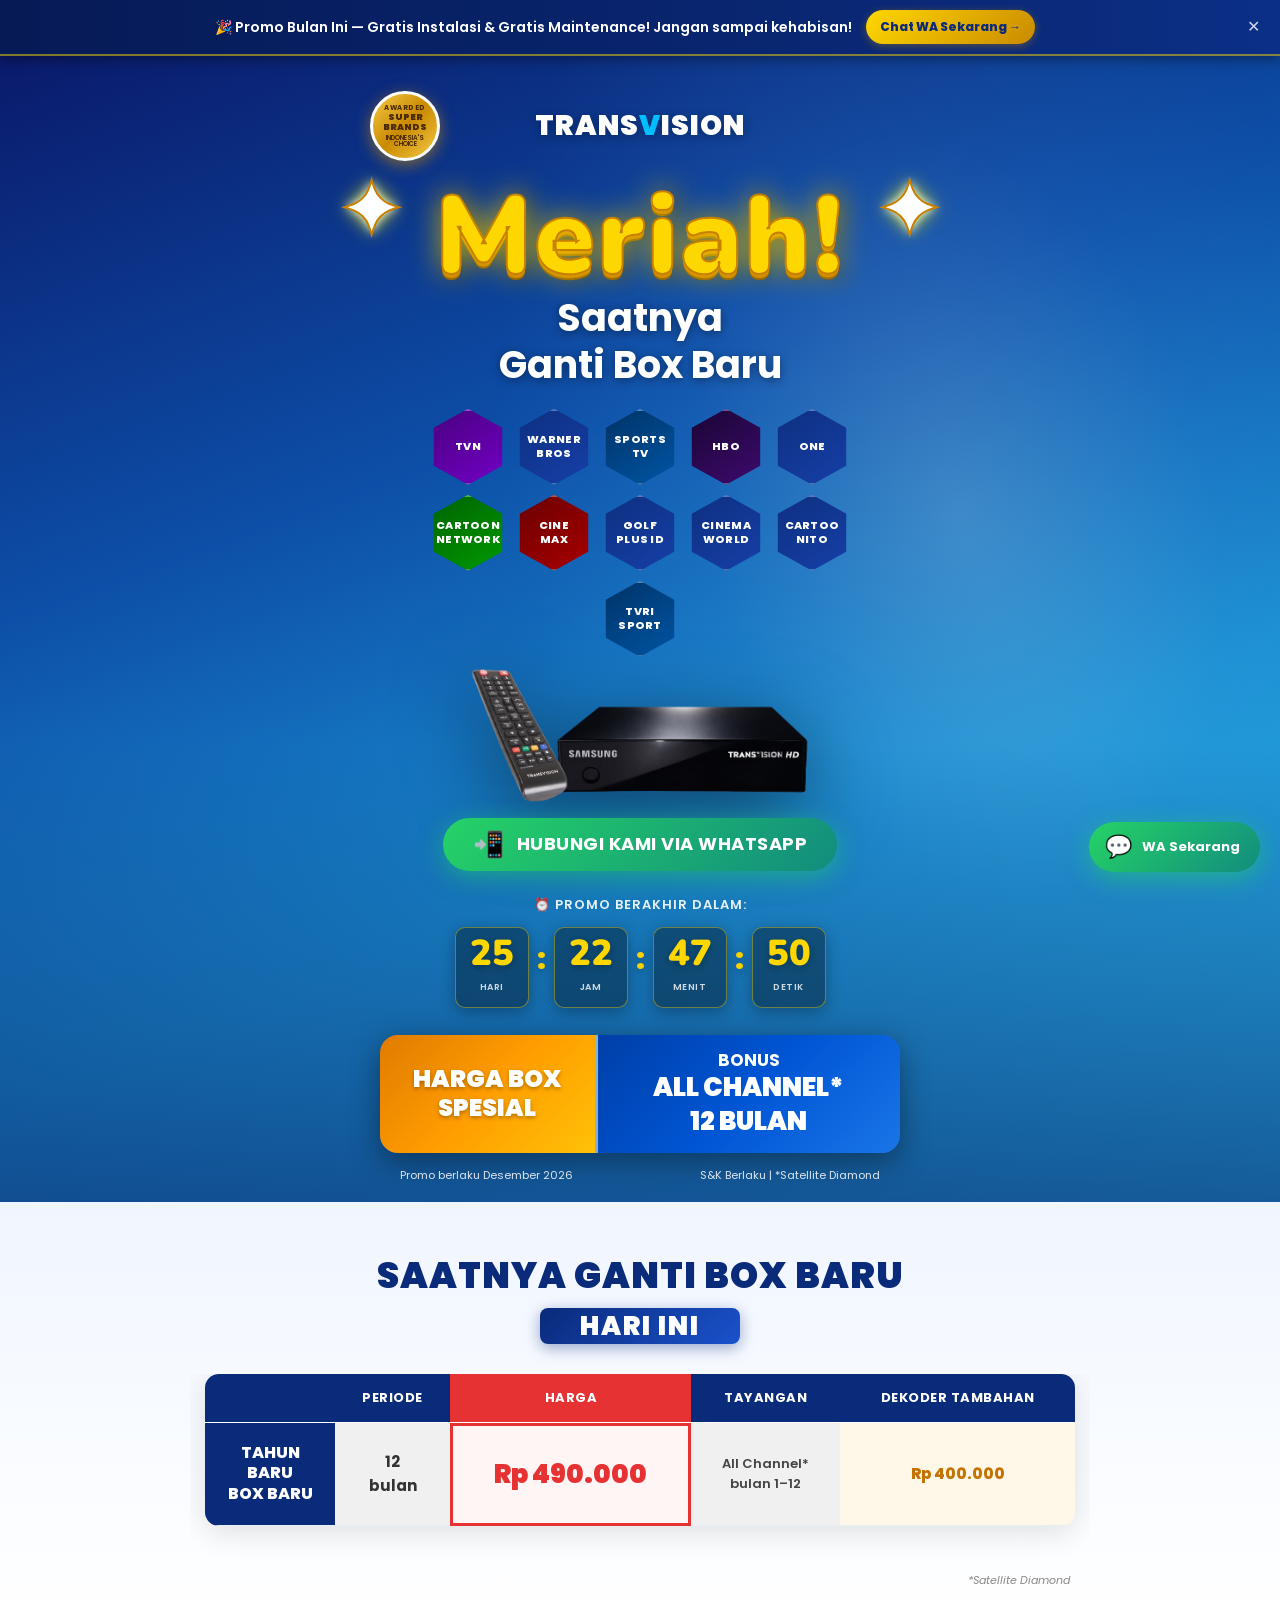
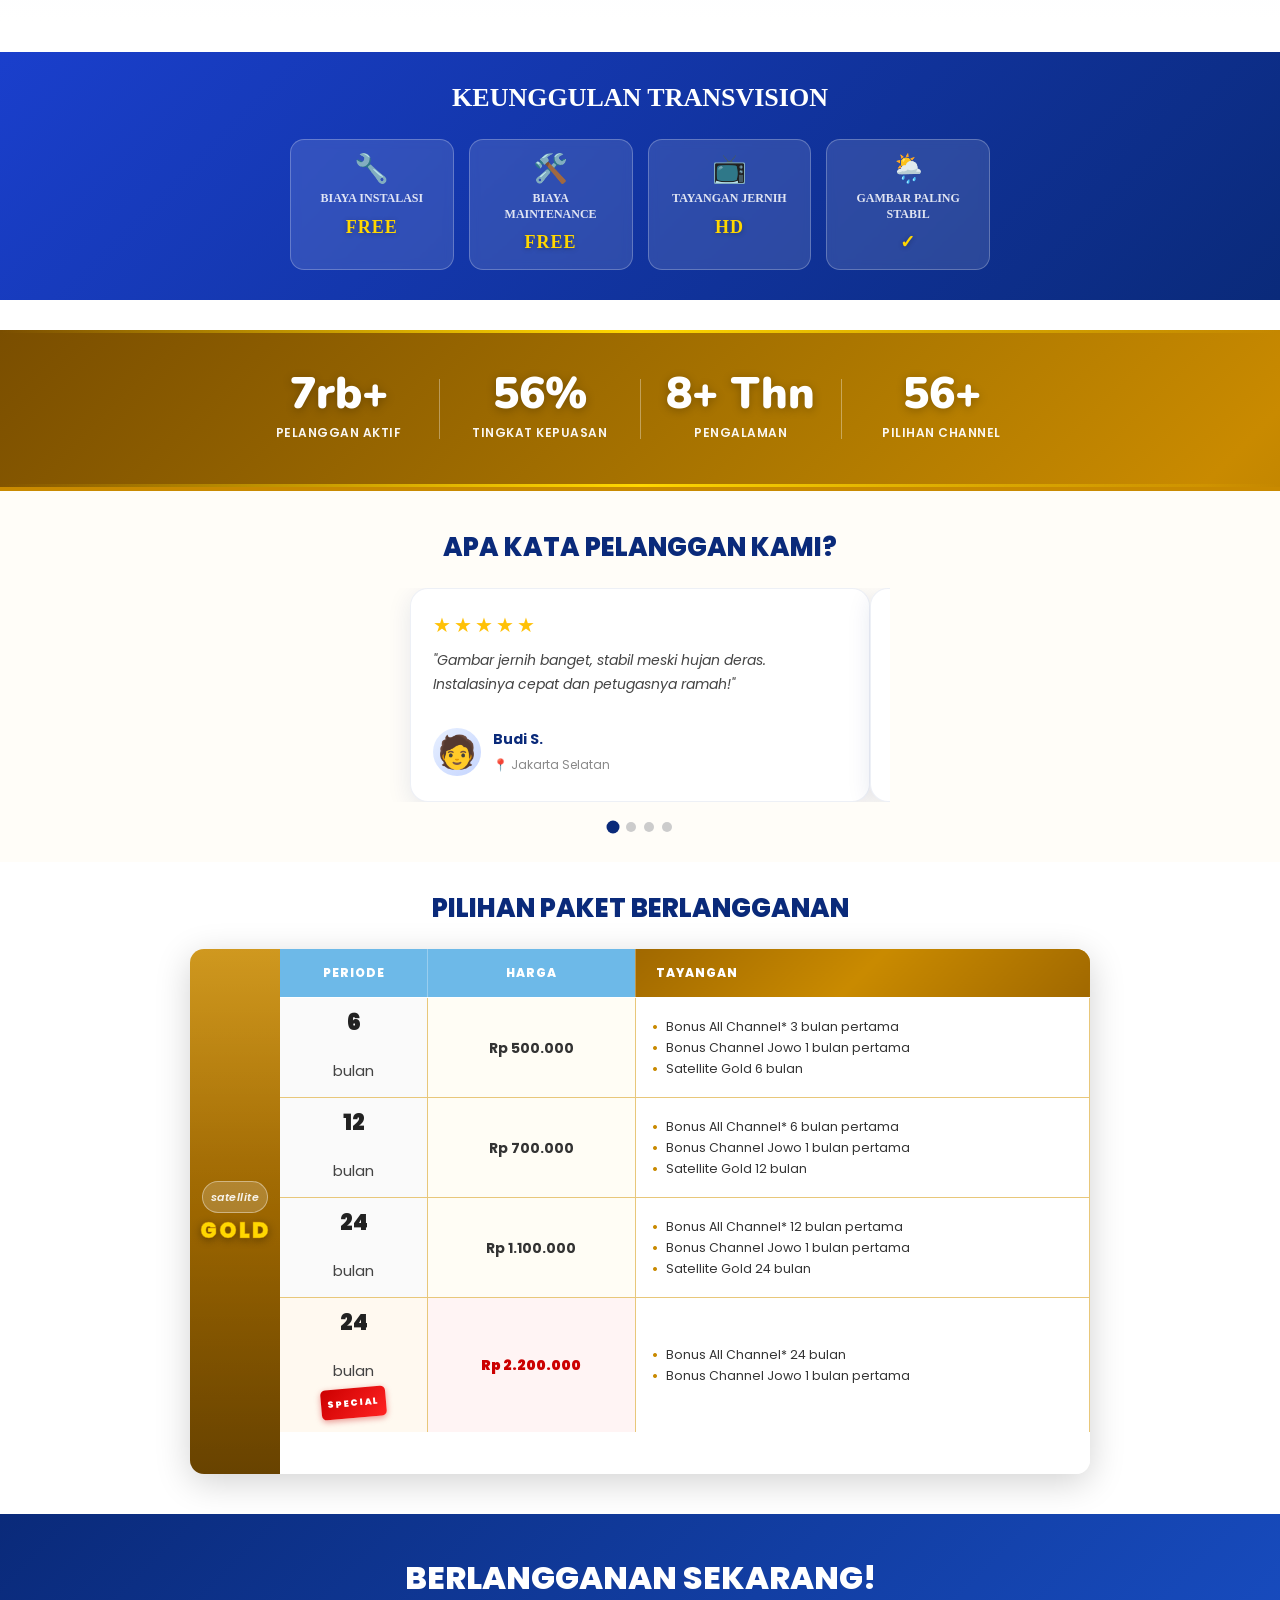
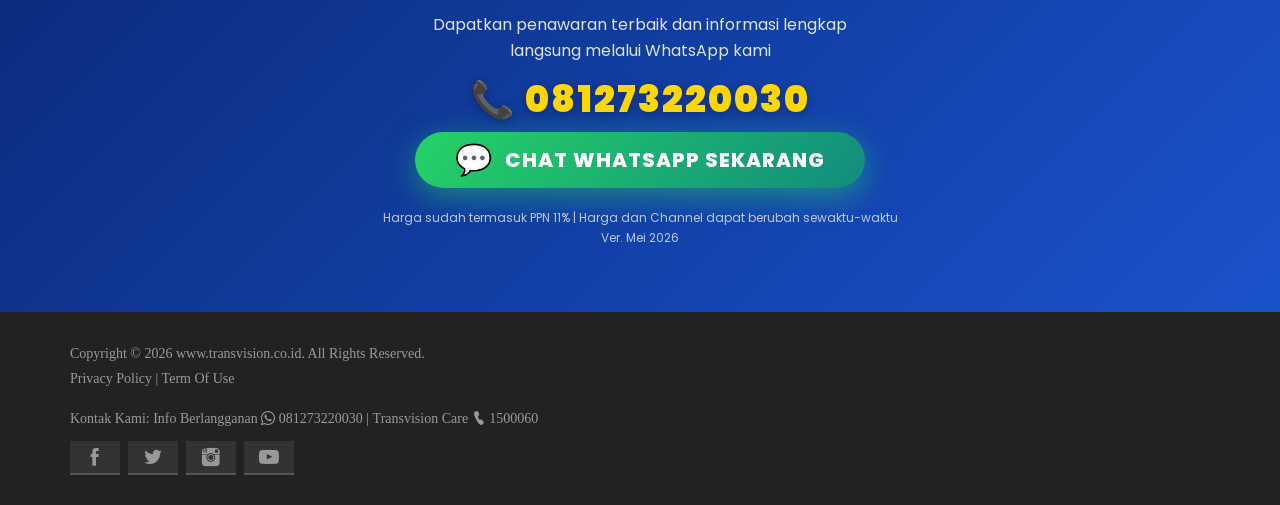
==== index.html @ a13db239 "Initial commit: Transvision project" ====
<!DOCTYPE html>
<html class="no-js" lang="zxx">

<head>
  <!-- Google Tag Manager -->
  <script>
    (function (w, d, s, l, i) {
      w[l] = w[l] || [];
      w[l].push({
        'gtm.start': new Date().getTime(),
        event: 'gtm.js'
      });
      var f = d.getElementsByTagName(s)[0],
        j = d.createElement(s),
        dl = l != 'dataLayer' ? '&l=' + l : '';
      j.async = true;
      j.src =
        'https://www.googletagmanager.com/gtm.js?id=' + i + dl;
      f.parentNode.insertBefore(j, f);
    })(window, document, 'script', 'dataLayer', 'GTM-54J4V3B');
  </script>
  <!-- End Google Tag Manager -->
  <!-- Google Tag Manager -->
  <script>
    (function (w, d, s, l, i) {
      w[l] = w[l] || [];
      w[l].push({
        'gtm.start': new Date().getTime(),
        event: 'gtm.js'
      });
      var f = d.getElementsByTagName(s)[0],
        j = d.createElement(s),
        dl = l != 'dataLayer' ? '&l=' + l : '';
      j.async = true;
      j.src =
        'https://www.googletagmanager.com/gtm.js?id=' + i + dl;
      f.parentNode.insertBefore(j, f);
    })(window, document, 'script', 'dataLayer', 'GTM-T2FCXN8');
  </script>
  <script async="" src="js/adsbygoogle.js" crossorigin="anonymous"></script>

  <!-- End Google Tag Manager -->
  <meta charset="utf-8">
  <meta http-equiv="x-ua-compatible" content="ie=edge">
  <meta name="google-site-verification" content="KJaQf-BRHEuPdqQIYDjWNCbOIS839Wb1cGvHMx3pjSQ">
  <meta name="description" content="Official Website Transvision, TV Berlangganan Keluarga, Kualitas HD">
  <meta name="keywords"
    content="Transvision, TV Berlangganan, Promo Transvision, Paket Transvision, Pasang Transvision, Dekoder Murah, TV Berlangganan Murah, Langganan Transvision, Berlangganan Transvision, Harga Transvision, Transvision Jakarta, Transvision Bandung, Transvision Bali, Transvision Medan">
  <meta name="webcrawlers" content="all">
  <meta name="spiders" content="all">
  <meta name="robots" content="index, follow">
  <meta name="viewport" content="width=device-width, initial-scale=1, maximum-scale=1">
  <link rel="stylesheet" type="text/css" href="css/coveringBad.css">
  <link rel="stylesheet" type="text/css" href="css/dragconvert.css">
  <link rel="stylesheet" type="text/css" href="css/flipcountdown.css">
  <link rel="stylesheet" type="text/css" href="css/bootstrap.min.css">
  <link rel="stylesheet" type="text/css" href="css/theme-plugins.css">
  <link rel="stylesheet" type="text/css" href="css/stylesheet.css">
  <link rel="stylesheet" type="text/css" href="css/aos.css">
  <link rel="stylesheet" type="text/css" href="css/style.css">
  <link rel="stylesheet" type="text/css" href="css/responsive.css">
  <link rel="stylesheet" type="text/css" href="css/promo-hero.css">
  <script type="text/javascript" src="js/jquery.min.js"></script>
  <script type="text/javascript" src="js/coveringBad.js"></script>
  <script type="text/javascript" src="js/content_wrap.js"></script>
  <script type="text/javascript" src="js/bootstrap.min.js"></script>
  <script type="text/javascript" src="js/plugins.js"></script>
  <script type="text/javascript" src="js/main.js"></script>
  <script type="text/javascript" src="js/aos.js"></script>
  <script type="text/javascript" src="js/somed.js"></script>
  <script type="text/javascript" src="js/jquery.gridrotator.js"></script>
  <script type="text/javascript" src="js/jquery.mockjax.js"></script>
  <script type="text/javascript" src="js/jquery.autocomplete.js"></script>
  <script type="text/javascript" src="js/demo.js"></script>
  <title>TV Berlangganan Transvision</title>
  <link rel="shortcut icon" href="images/favico-64x64.png" type="image/x-icon">
  <link rel="icon" href="images/favico-64x64.png" type="image/x-icon">
  <link rel="preconnect" href="https://fonts.googleapis.com">
  <link rel="preconnect" href="https://fonts.gstatic.com" crossorigin="">
  <link href="css/css2.css" rel="stylesheet">


</head>

<body>
  <label style="display: none;"><b>Transvision</b></label>
  <label style="display: none;"><b>TV Berlangganan</b></label>
  <label style="display: none;"><b>Ayo Pasang Transvision Sekarang</b></label>

  <!-- ====== STICKY TOP BANNER ====== -->
  <div class="sticky-top-banner" id="sticky-top-banner">
    <span class="stb-text">🎉 Promo Bulan Ini — Gratis Instalasi &amp; Gratis Maintenance! Jangan sampai
      kehabisan!</span>
    <a href="send.html" class="stb-cta" id="stb-cta-btn">Chat WA Sekarang →</a>
    <button class="stb-close" id="stb-close-btn" aria-label="Tutup banner">✕</button>
  </div>

  <!-- ====== FLOATING WA BUTTON ====== -->
  <a href="send.html" class="floating-wa" id="floating-wa-btn" title="Chat WhatsApp Kami">
    <span class="fwa-icon">💬</span>
    <span class="fwa-label">WA Sekarang</span>
  </a>

  <!-- ====== PROMO POPUP ====== -->
  <div class="promo-popup-overlay" id="promo-popup-overlay">
    <div class="promo-popup" id="promo-popup-box">
      <button class="popup-close" id="popup-close-btn" aria-label="Tutup popup">✕</button>
      <div class="popup-badge">🔥 PENAWARAN TERBATAS!</div>
      <h3 class="popup-title">Jangan Sampai Kehabisan!</h3>
      <p class="popup-desc">Daftar sekarang dan nikmati<br><strong>Bonus All Channel + Gratis
          Instalasi</strong><br>khusus bulan ini.</p>
      <a href="send.html" class="popup-cta" id="popup-cta-btn">💬 Chat WhatsApp Sekarang</a>
      <p class="popup-note">Atau hubungi: <strong>081273220030</strong></p>
    </div>
  </div>

  <!-- ================================================
     PROMO HERO: MEIRIAH! SAATNYA GANTI BOX BARU
     ================================================ -->
  <section class="promo-hero-section" id="promo-hero">

    <!-- TOP BAR: Superbrands + Logo -->
    <div class="promo-hero-topbar">
      <div class="superbrands-badge">
        <span class="badge-awarded">AWARDED</span>
        <span class="badge-title">Super<br>brands</span>
        <span class="badge-sub">INDONESIA'S CHOICE</span>
      </div>
      <div class="transvision-logo-hero">TRANS<span>V</span>ISION</div>
      <div style="width:70px;"></div>
    </div>

    <!-- MEIRIAH TITLE -->
    <div class="promo-hero-title-wrap">
      <span class="meiriah-text"><i class="sparkle-star">✦</i> Meriah! <i class="sparkle-star">✦</i></span>
      <div class="meiriah-sub">Saatnya<br>Ganti Box Baru</div>
    </div>

    <!-- CHANNEL LOGOS -->
    <div class="promo-channels-grid">
      <div class="channel-badge tvn">tvN</div>
      <div class="channel-badge">Warner<br>Bros</div>
      <div class="channel-badge sports">Sports<br>TV</div>
      <div class="channel-badge hbo">HBO</div>
      <div class="channel-badge">ONE</div>
      <div class="channel-badge cartoon">Cartoon<br>Network</div>
      <div class="channel-badge cinemax">CINE<br>MAX</div>
      <div class="channel-badge">Golf<br>Plus ID</div>
      <div class="channel-badge">Cinema<br>World</div>
      <div class="channel-badge">Cartoo<br>nito</div>
      <div class="channel-badge sports">TVRI<br>Sport</div>
    </div>

    <!-- DECODER IMAGE -->
    <div class="promo-decoder-wrap">
      <div class="decoder-podium-container">
        <img src="images/samsung_decoder_podium.png" alt="Transvision HD Decoder Samsung" id="decoder-hero-img">
      </div>
    </div>

    <!-- WA CTA BUTTON -->
    <div class="hero-wa-cta">
      <a href="send.html" class="wa-btn-hero" id="hero-wa-btn">
        <span class="wa-icon">📲</span>
        <span>Hubungi Kami via WhatsApp</span>
      </a>
    </div>

    <!-- COUNTDOWN TIMER -->
    <div class="hero-countdown-wrap">
      <div class="hero-countdown-label">⏰ Promo berakhir dalam:</div>
      <div class="hero-countdown-timer">
        <div class="hcd-unit"><span id="cd-days">00</span><small>Hari</small></div>
        <div class="hcd-sep">:</div>
        <div class="hcd-unit"><span id="cd-hours">00</span><small>Jam</small></div>
        <div class="hcd-sep">:</div>
        <div class="hcd-unit"><span id="cd-mins">00</span><small>Menit</small></div>
        <div class="hcd-sep">:</div>
        <div class="hcd-unit"><span id="cd-secs">00</span><small>Detik</small></div>
      </div>
    </div>

    <!-- BOTTOM PROMO BANNER -->
    <div style="height:15px;"></div>
    <div class="promo-hero-bottom-banner">
      <div class="bottom-banner-left">
        <span>HARGA BOX<br>SPESIAL</span>
      </div>
      <div class="bottom-banner-divider"></div>
      <div class="bottom-banner-right">
        <div class="bonus-text">
          BONUS
          <strong>ALL CHANNEL*<br>12 BULAN</strong>
        </div>
      </div>
    </div>

    <!-- FOOTNOTE -->
    <div class="promo-hero-footnote">
      <span>Promo berlaku <span id="promo-bulan"></span></span>
      <span>S&amp;K Berlaku | *Satellite Diamond</span>
    </div>
    <script>
      (function () {
        var bulan = ['Januari', 'Februari', 'Maret', 'April', 'Mei', 'Juni',
          'Juli', 'Agustus', 'September', 'Oktober', 'November', 'Desember'];
        var now = new Date();
        document.getElementById('promo-bulan').textContent =
          bulan[now.getMonth()] + ' ' + now.getFullYear();
      })();
    </script>

  </section>
  <!-- END PROMO HERO -->

  <!-- ================================================
     PRICING SECTION
     ================================================ -->
  <section class="promo-pricing-section" id="harga-promo">
    <div class="section-header">
      <h2>Saatnya Ganti Box Baru</h2>
      <div class="hari-ini-badge">HARI INI</div>
    </div>

    <div class="promo-table-wrap">
      <table class="promo-main-table">
        <thead>
          <tr>
            <th></th>
            <th>PERIODE</th>
            <th class="harga-col">HARGA</th>
            <th>TAYANGAN</th>
            <th>DEKODER TAMBAHAN</th>
          </tr>
        </thead>
        <tbody>
          <tr>
            <td class="label-cell">TAHUN BARU<br>BOX BARU</td>
            <td class="periode-cell">12<br>bulan</td>
            <td class="harga-cell"><span class="harga-value">Rp 490.000</span></td>
            <td class="tayangan-cell">All Channel*<br>bulan 1–12</td>
            <td class="dekoder-cell">Rp 400.000</td>
          </tr>
        </tbody>
      </table>
      <div class="satellite-note">*Satellite Diamond</div>
    </div>
  </section>
  <!-- END PRICING -->

  <!-- ================================================
     BENEFIT STRIP
     ================================================ -->
  <div class="promo-benefit-strip" id="benefit-promo">
    <h3>Keunggulan Transvision</h3>
    <div class="benefit-items">
      <div class="benefit-item">
        <span class="benefit-icon">🔧</span>
        <span class="benefit-label">Biaya Instalasi</span>
        <span class="benefit-value">FREE</span>
      </div>
      <div class="benefit-item">
        <span class="benefit-icon">🛠️</span>
        <span class="benefit-label">Biaya Maintenance</span>
        <span class="benefit-value">FREE</span>
      </div>
      <div class="benefit-item">
        <span class="benefit-icon">📺</span>
        <span class="benefit-label">Tayangan Jernih</span>
        <span class="benefit-value">HD</span>
      </div>
      <div class="benefit-item">
        <span class="benefit-icon">🌦️</span>
        <span class="benefit-label">Gambar Paling Stabil</span>
        <span class="benefit-value">✓</span>
      </div>
    </div>
  </div>
  <!-- END BENEFIT STRIP -->

  <!-- ================================================
     SOCIAL PROOF COUNTER SECTION
     ================================================ -->
  <section class="social-proof-section" id="social-proof">
    <div class="sp-item" data-target="12000" data-suffix="+">
      <span class="sp-number" id="sp-pelanggan">0</span>
      <div class="sp-label">Pelanggan Aktif</div>
    </div>
    <div class="sp-divider"></div>
    <div class="sp-item" data-target="98" data-suffix="%">
      <span class="sp-number" id="sp-kepuasan">0</span>
      <div class="sp-label">Tingkat Kepuasan</div>
    </div>
    <div class="sp-divider"></div>
    <div class="sp-item" data-target="8" data-suffix="+ Thn">
      <span class="sp-number" id="sp-tahun">0</span>
      <div class="sp-label">Pengalaman</div>
    </div>
    <div class="sp-divider"></div>
    <div class="sp-item" data-target="75" data-suffix="+">
      <span class="sp-number" id="sp-channel">0</span>
      <div class="sp-label">Pilihan Channel</div>
    </div>
  </section>
  <!-- END SOCIAL PROOF -->

  <!-- ================================================
     TESTIMONIAL SECTION
     ================================================ -->
  <section class="testimonial-section" id="testimoni">
    <h3>Apa Kata Pelanggan Kami?</h3>
    <div class="testi-track-wrap">
      <div class="testi-track" id="testi-track">
        <div class="testi-card">
          <div class="testi-stars">★★★★★</div>
          <p class="testi-text">"Gambar jernih banget, stabil meski hujan deras. Instalasinya cepat dan petugasnya
            ramah!"</p>
          <div class="testi-author">
            <div class="testi-avatar">🧑</div>
            <div>
              <div class="testi-name">Budi S.</div>
              <div class="testi-loc">📍 Jakarta Selatan</div>
            </div>
          </div>
        </div>
        <div class="testi-card">
          <div class="testi-stars">★★★★★</div>
          <p class="testi-text">"Channel nya lengkap, HBO sampai tvN semua ada. Anak-anak senang, orang tua juga puas!"
          </p>
          <div class="testi-author">
            <div class="testi-avatar">👩</div>
            <div>
              <div class="testi-name">Sari W.</div>
              <div class="testi-loc">📍 Bandung</div>
            </div>
          </div>
        </div>
        <div class="testi-card">
          <div class="testi-stars">★★★★★</div>
          <p class="testi-text">"Sudah 3 tahun berlangganan, belum pernah kecewa. CS-nya responsif kalau ada masalah."
          </p>
          <div class="testi-author">
            <div class="testi-avatar">👨</div>
            <div>
              <div class="testi-name">Rudi H.</div>
              <div class="testi-loc">📍 Surabaya</div>
            </div>
          </div>
        </div>
        <div class="testi-card">
          <div class="testi-stars">★★★★☆</div>
          <p class="testi-text">"Paket Diamond worth it banget buat nonton bola. Kualitas HD tanpa buffering.
            Recommended!"</p>
          <div class="testi-author">
            <div class="testi-avatar">🧑</div>
            <div>
              <div class="testi-name">Agus P.</div>
              <div class="testi-loc">📍 Medan</div>
            </div>
          </div>
        </div>
      </div>
    </div>
    <div class="testi-dots" id="testi-dots">
      <span class="testi-dot active" data-idx="0"></span>
      <span class="testi-dot" data-idx="1"></span>
      <span class="testi-dot" data-idx="2"></span>
      <span class="testi-dot" data-idx="3"></span>
    </div>
  </section>
  <!-- END TESTIMONIAL -->

  <!-- ================================================
     PACKAGES SECTION
     ================================================ -->
  <section class="promo-packages-section" id="paket-berlangganan">
    <h3>Pilihan Paket Berlangganan</h3>
    <div class="pkg-gold-table-wrap">
      <!-- satellite GOLD label -->
      <div class="pkg-gold-label">
        <div class="pkg-gold-label-inner">
          <span class="pkg-gold-satellite">satellite</span>
          <span class="pkg-gold-text">GOLD</span>
        </div>
      </div>
      <!-- Table -->
      <div class="pkg-gold-table-container">
        <table class="pkg-gold-table">
          <thead>
            <tr>
              <th class="th-periode">PERIODE</th>
              <th class="th-harga">HARGA</th>
              <th class="th-tayangan">TAYANGAN</th>
            </tr>
          </thead>
          <tbody>
            <tr class="pkg-row">
              <td class="td-periode"><strong>6</strong><br>bulan</td>
              <td class="td-harga">Rp 500.000</td>
              <td class="td-tayangan">
                <ul>
                  <li>Bonus All Channel* 3 bulan pertama</li>
                  <li>Bonus Channel Jowo 1 bulan pertama</li>
                  <li>Satellite Gold 6 bulan</li>
                </ul>
              </td>
            </tr>
            <tr class="pkg-row">
              <td class="td-periode"><strong>12</strong><br>bulan</td>
              <td class="td-harga">Rp 700.000</td>
              <td class="td-tayangan">
                <ul>
                  <li>Bonus All Channel* 6 bulan pertama</li>
                  <li>Bonus Channel Jowo 1 bulan pertama</li>
                  <li>Satellite Gold 12 bulan</li>
                </ul>
              </td>
            </tr>
            <tr class="pkg-row">
              <td class="td-periode"><strong>24</strong><br>bulan</td>
              <td class="td-harga">Rp 1.100.000</td>
              <td class="td-tayangan">
                <ul>
                  <li>Bonus All Channel* 12 bulan pertama</li>
                  <li>Bonus Channel Jowo 1 bulan pertama</li>
                  <li>Satellite Gold 24 bulan</li>
                </ul>
              </td>
            </tr>
            <tr class="pkg-row pkg-row-special">
              <td class="td-periode">
                <strong>24</strong><br>bulan
                <span class="pkg-special-badge">SPECIAL</span>
              </td>
              <td class="td-harga td-harga-special">Rp 2.200.000</td>
              <td class="td-tayangan">
                <ul>
                  <li>Bonus All Channel* 24 bulan</li>
                  <li>Bonus Channel Jowo 1 bulan pertama</li>
                </ul>
              </td>
            </tr>
          </tbody>
        </table>
      </div>
    </div>
  </section>
  <!-- END PACKAGES -->

  <!-- ================================================
     WA CONTACT SECTION
     ================================================ -->
  <section class="promo-wa-section" id="hubungi-kami">
    <h2>Berlangganan Sekarang!</h2>
    <p>Dapatkan penawaran terbaik dan informasi lengkap<br>langsung melalui WhatsApp kami</p>
    <span class="wa-number-display">📞 081273220030</span>
    <div>
      <a href="send.html" class="wa-cta-big" id="wa-cta-main">
        <span class="wa-icon-big">💬</span>
        <span>Chat WhatsApp Sekarang</span>
      </a>
    </div>
    <div style="margin-top:20px;">
      <p style="color:rgba(255,255,255,0.7);font-size:12px;">Harga sudah termasuk PPN 11% | Harga dan Channel dapat
        berubah sewaktu-waktu<br>Ver. Mei 2026</p>
    </div>
  </section>
  <!-- END WA SECTION -->
  <div class="copy-right-area">
    <div class="container">
      <div class="row">
        <div class="col-md-6">
          <p id="left_copy">Copyright © <span id="copyright-year"></span> www.transvision.co.id. All
            Rights Reserved.</p>
          <script>
            document.querySelector('#copyright-year').innerText = new Date().getFullYear();
          </script>
          <div class="mb-25"></div>
          <p id="left_copy"><a href="privacy-police.html">Privacy Policy</a> |
            <a href="term-of-use.html">Term Of Use</a>
          </p>
          <div class="mb-65"></div>
          <p id="left_copy">Kontak Kami: Info Berlangganan <i class="icofont icofont-brand-whatsapp"></i>
            <a href="send.html" title="WA">081273220030</a> | Transvision Care <i class="icofont icofont-ui-call"></i>
            <a href="tel:1500060">1500060</a>
          </p>
          <!-- | Transvision Care <i class="icofont icofont-brand-whatsapp"></i> <a href="https://api.whatsapp.com/send?phone=6281273220030&text=Mohon%20informasi%20detail%20mengenai%20Produk%20TransVision?" title="WA">081273220030</a> -->
          <br>
          <p id="left_sosmed">
            <a href="TransvisionOfficial.html" class="hvr-bounce-to-bottom" id="bg_sosmed" target="_blank">
              <i class="icofont icofont-social-facebook"></i>
            </a>
            <a href="transvisionID.html" class="hvr-bounce-to-bottom" id="bg_sosmed" target="_blank">
              <i class="icofont icofont-social-twitter"></i>
            </a>
            <a href="transvisionid.html" class="hvr-bounce-to-bottom" id="bg_sosmed" target="_blank">
              <i class="icofont icofont-social-instagram"></i>
            </a>
            <a href="TransvisionOfficial_1.html" class="hvr-bounce-to-bottom" id="bg_sosmed" target="_blank">
              <i class="icofont icofont-youtube-play"></i>
            </a>
          </p>
        </div>
      </div>
    </div>
  </div>
  <script type="text/javascript">
    adroll_adv_id = "KGJFKCW23FDLRGQJRE5TXE";
    adroll_pix_id = "NJTOLP4RERFBLB3IKAATBY";
    adroll_version = "2.0";

    (function (w, d, e, o, a) {
      w.__adroll_loaded = true;
      w.adroll = w.adroll || [];
      w.adroll.f = ['setProperties', 'identify', 'track'];
      var roundtripUrl = "https://s.adroll.com/j/" + adroll_adv_id +
        "/roundtrip.js";
      for (a = 0; a < w.adroll.f.length; a++) {
        w.adroll[w.adroll.f[a]] = w.adroll[w.adroll.f[a]] || (function (n) {
          return function () {
            w.adroll.push([n, arguments])
          }
        })(w.adroll.f[a])
      }

      e = d.createElement('script');
      o = d.getElementsByTagName('script')[0];
      e.async = 1;
      e.src = roundtripUrl;
      o.parentNode.insertBefore(e, o);
    })(window, document);
    adroll.track("pageView");
  </script>

  <script id="mcjs">
    ! function (c, h, i, m, p) {
      m = c.createElement(h), p = c.getElementsByTagName(h)[0], m.async = 1, m.src = i, p.parentNode.insertBefore(m,
        p)
    }(document, "script",
      "https://chimpstatic.com/mcjs-connected/js/users/e8b5d4b3a8ebd20deca9cd672/0271d328c69edcb3b7e9aadac.js");
  </script>

  <!-- Google Tag Manager (noscript) -->
  <noscript><iframe src="https://www.googletagmanager.com/ns.html?id=GTM-54J4V3B" height="0" width="0"
      style="display:none;visibility:hidden"></iframe></noscript>
  <!-- End Google Tag Manager (noscript) -->

  <!-- Google Tag Manager (noscript) -->
  <noscript><iframe src="https://www.googletagmanager.com/ns.html?id=GTM-T2FCXN8" height="0" width="0"
      style="display:none;visibility:hidden"></iframe></noscript>
  <!-- End Google Tag Manager (noscript) -->



  <!-- Google Code for Remarketing Tag -->
  <!-- Remarketing tags may not be associated with personally identifiable information or placed on pages related to sensitive categories. See more information and instructions on how to setup the tag on: http://google.com/ads/remarketingsetup -->
  <script type="text/javascript">
    /* <![CDATA[ */
    var google_conversion_id = 811817139;
    var google_custom_params = window.google_tag_params;
    var google_remarketing_only = true;
    /* ]]> */
  </script>
  <script type="text/javascript" src="js/conversion.js">
  </script>
  <noscript>
    <div style="display:inline;">
      <img height="1" width="1" style="border-style:none;" alt=""
        src="//googleads.g.doubleclick.net/pagead/viewthroughconversion/811817139/?guid=ON&amp;script=0" />
    </div>
  </noscript>


  <script type="text/javascript">
    /* <![CDATA[ */
    var google_conversion_id = 844976746;
    var google_custom_params = window.google_tag_params;
    var google_remarketing_only = true;
    /* ]]> */
  </script>
  <script type="text/javascript" src="js/conversion.js">
  </script>
  <noscript>
    <div style="display:inline;">
      <img height="1" width="1" style="border-style:none;" alt=""
        src="//googleads.g.doubleclick.net/pagead/viewthroughconversion/844976746/?guid=ON&amp;script=0" />
    </div>
  </noscript>

  <!-- Facebook Pixel Code -->
  <script>
    ! function (f, b, e, v, n, t, s) {
      if (f.fbq) return;
      n = f.fbq = function () {
        n.callMethod ?
          n.callMethod.apply(n, arguments) : n.queue.push(arguments)
      };
      if (!f._fbq) f._fbq = n;
      n.push = n;
      n.loaded = !0;
      n.version = '2.0';
      n.queue = [];
      t = b.createElement(e);
      t.async = !0;
      t.src = v;
      s = b.getElementsByTagName(e)[0];
      s.parentNode.insertBefore(t, s)
    }(window, document, 'script',
      'https://connect.facebook.net/en_US/fbevents.js');
    fbq('init', '654018853617939');
    fbq('track', 'PageView');
  </script>
  <noscript><img height="1" width="1" style="display:none"
      src="https://www.facebook.com/tr?id=654018853617939&ev=PageView&noscript=1" /></noscript>
  <!-- End Facebook Pixel Code -->


  <!-- Meta Pixel Code -->
  <!-- <script>
!function(f,b,e,v,n,t,s)
{if(f.fbq)return;n=f.fbq=function(){n.callMethod?
n.callMethod.apply(n,arguments):n.queue.push(arguments)};
if(!f._fbq)f._fbq=n;n.push=n;n.loaded=!0;n.version='2.0';
n.queue=[];t=b.createElement(e);t.async=!0;
t.src=v;s=b.getElementsByTagName(e)[0];
s.parentNode.insertBefore(t,s)}(window, document,'script',
'https://connect.facebook.net/en_US/fbevents.js');
fbq('init', '654018853617939');
fbq('track', 'PageView');
</script>
<noscript><img height="1" width="1" style="display:none"
src="https://www.facebook.com/tr?id=654018853617939&ev=PageView&noscript=1"
/></noscript> -->
  <!-- End Meta Pixel Code -->

  <!-- Twitter universal website tag code -->
  <script>
    ! function (e, t, n, s, u, a) {
      e.twq || (s = e.twq = function () {
        s.exe ? s.exe.apply(s, arguments) : s.queue.push(arguments);
      }, s.version = '1.1', s.queue = [], u = t.createElement(n), u.async = !0, u.src =
        '//static.ads-twitter.com/uwt.js',
        a = t.getElementsByTagName(n)[0], a.parentNode.insertBefore(u, a))
    }(window, document, 'script');
    // Insert Twitter Pixel ID and Standard Event data below
    twq('init', 'o00tr');
    twq('track', 'PageView');
  </script>
  <!-- End Twitter universal website tag code -->

  <!-- <script src="//conf.f-tra.com/fcconf/fcconf_0613_0001.js" charset="utf-8" type="text/javascript"></script>
  <script src="//asset.f-tra.com/track/cta2.js" charset="utf-8" type="text/javascript"></script> -->



  <script>
    ! function (w, d, t) {
      w.TiktokAnalyticsObject = t;
      var ttq = w[t] = w[t] || [];
      ttq.methods = ["page", "track", "identify", "instances", "debug", "on", "off", "once", "ready", "alias",
        "group", "enableCookie", "disableCookie"
      ], ttq.setAndDefer = function (t, e) {
        t[e] = function () {
          t.push([e].concat(Array.prototype.slice.call(arguments, 0)))
        }
      };
      for (var
        i = 0; i < ttq.methods.length; i++) ttq.setAndDefer(ttq, ttq.methods[i]);
      ttq.instance = function (t) {
        for (vare = ttq._i[t] || [], n = 0; n < ttq.methods.length; n++) ttq.setAndDefer(e, ttq.methods[n]);
        return
        e
      }, ttq.load = function (e, n) {
        var i = "https://analytics.tiktok.com/i18n/pixel/events.js";
        ttq._i = ttq._i || {}, ttq._i[e] = [], ttq._i[e]._u = i, ttq._t = ttq._t || {}, ttq._t[e] = +new Date,
          ttq._o = ttq._o || {}, ttq._o[e] = n || {};
        var o = document.createElement("script");
        o.type = "text/javascript", o.async = !0, o.src = i + "?sdkid=" + e + "&lib=" + t;
        var a = document.getElementsByTagName("script")[0];
        a.parentNode.insertBefore(o, a)
      };
      ttq.load('C5EIKQC6J7TSRVQCHIBG');
      ttq.page();
    }(window, document, 'ttq');
  </script>

  <script type="text/javascript" src="js/dragconvert.js"></script>

  <!-- ====== CONVERSION FEATURES SCRIPT ====== -->
  <script>
    (function () {

      /* --- Sticky Banner close --- */
      var stbClose = document.getElementById('stb-close-btn');
      if (stbClose) {
        stbClose.addEventListener('click', function () {
          var banner = document.getElementById('sticky-top-banner');
          if (banner) { banner.style.display = 'none'; }
        });
      }

      /* --- Countdown Timer (end of current month) --- */
      function updateCountdown() {
        var now = new Date();
        var end = new Date(now.getFullYear(), now.getMonth() + 1, 0, 23, 59, 59);
        var diff = end - now;
        if (diff < 0) diff = 0;
        var days = Math.floor(diff / 86400000);
        var hours = Math.floor((diff % 86400000) / 3600000);
        var mins = Math.floor((diff % 3600000) / 60000);
        var secs = Math.floor((diff % 60000) / 1000);
        function pad(n) { return n < 10 ? '0' + n : n; }
        var d = document.getElementById('cd-days');
        var h = document.getElementById('cd-hours');
        var m = document.getElementById('cd-mins');
        var s = document.getElementById('cd-secs');
        if (d) d.textContent = pad(days);
        if (h) h.textContent = pad(hours);
        if (m) m.textContent = pad(mins);
        if (s) s.textContent = pad(secs);
      }
      updateCountdown();
      setInterval(updateCountdown, 1000);

      /* --- Social Proof Animated Counter --- */
      function animateCounter(el, target, suffix, duration) {
        var start = 0;
        var step = Math.ceil(target / (duration / 30));
        var timer = setInterval(function () {
          start += step;
          if (start >= target) { start = target; clearInterval(timer); }
          var display = start >= 1000 ? (start / 1000).toFixed(0) + 'rb' : start;
          el.textContent = display + suffix;
        }, 30);
      }
      var spObserver;
      if ('IntersectionObserver' in window) {
        spObserver = new IntersectionObserver(function (entries) {
          entries.forEach(function (entry) {
            if (entry.isIntersecting) {
              var items = document.querySelectorAll('.sp-item');
              items.forEach(function (item) {
                var target = parseInt(item.getAttribute('data-target'), 10);
                var suffix = item.getAttribute('data-suffix') || '';
                var numEl = item.querySelector('.sp-number');
                if (numEl) animateCounter(numEl, target, suffix, 1500);
              });
              spObserver.disconnect();
            }
          });
        }, { threshold: 0.3 });
        var spSection = document.getElementById('social-proof');
        if (spSection) spObserver.observe(spSection);
      }

      /* --- Testimonial Auto-Carousel --- */
      var testiTrack = document.getElementById('testi-track');
      var testiDots = document.querySelectorAll('.testi-dot');
      var testiCards = document.querySelectorAll('.testi-card');
      var currentTesti = 0;
      function goToTesti(idx) {
        currentTesti = idx;
        if (testiTrack) testiTrack.style.transform = 'translateX(-' + (idx * 100) + '%)';
        testiDots.forEach(function (d, i) {
          d.classList.toggle('active', i === idx);
        });
      }
      testiDots.forEach(function (dot) {
        dot.addEventListener('click', function () {
          goToTesti(parseInt(this.getAttribute('data-idx'), 10));
          clearInterval(testiTimer);
        });
      });
      var testiTimer = setInterval(function () {
        goToTesti((currentTesti + 1) % testiCards.length);
      }, 4000);

      /* --- Popup Slide-in (8 seconds) --- */
      var popupShown = false;
      setTimeout(function () {
        if (!popupShown) {
          popupShown = true;
          var overlay = document.getElementById('promo-popup-overlay');
          if (overlay) overlay.classList.add('visible');
        }
      }, 8000);
      var popupCloseBtn = document.getElementById('popup-close-btn');
      var popupOverlay = document.getElementById('promo-popup-overlay');
      function closePopup() {
        if (popupOverlay) popupOverlay.classList.remove('visible');
      }
      if (popupCloseBtn) popupCloseBtn.addEventListener('click', closePopup);
      if (popupOverlay) {
        popupOverlay.addEventListener('click', function (e) {
          if (e.target === popupOverlay) closePopup();
        });
      }

    })();
  </script>

</body>

</html>
---- css/coveringBad.css ----
.covered{position:relative}.handle{position:absolute;width:46px;height:46px;margin-left:-23px;margin-top:-23px;border-radius:50%;background:url(../img/theme/drag.png) no-repeat;text-align:center}.handle span{display:inline-block;margin:15px 1px 0;color:#000;-webkit-transition:.1s ease-out;-moz-transition:.1s ease-out;-ms-transition:.1s ease-out;-o-transition:.1s ease-out;transition:.1s ease-out}.handle:hover{background:url(../img/theme/drag-hov.png) no-repeat}.handle:hover span{color:#FFF}.draggable{background-color:#555;cursor:move}.draggable span{margin:15px 4px 0;color:#FFF;-webkit-transition:.1s ease-out;-moz-transition:.1s ease-out;-ms-transition:.1s ease-out;-o-transition:.1s ease-out;transition:.1s ease-out}
---- css/dragconvert.css ----
.covered {
	width  : 420px;
	height : 420px;
	/*height : 324px;*/
	/*border : 7px solid #343738;*/
	/*margin : 50px auto;*/
}

.second {
	width : 400px;
	height : 300px;
}

.third {
	width  : 500px;
	height : 400px;
}

.fourth {
	width  : 420px;
	/*height : 324px;*/
	height : 420px;
}
---- css/flipcountdown.css ----
.xdsoft_flipcountdown{display:inline-block}.xdsoft_flipcountdown .xdsoft_digit{float:left;background-repeat:no-repeat}.xdsoft_flipcountdown .xdsoft_clearex{clear:both;float:none}.xdsoft_flipcountdown>.xdsoft_digit{background-position:0 0}.xdsoft_flipcountdown>.xdsoft_digit.xdsoft_dot,.xdsoft_flipcountdown>.xdsoft_digit.xdsoft_separator{opacity:.9}.xdsoft_flipcountdown.xdsoft_size_lg>.xdsoft_digit{width:53px;height:76px;background-image:url(../img/flash/digit-lg.png)}.xdsoft_flipcountdown.xdsoft_size_lg>.xdsoft_digit.xdsoft_dot,.xdsoft_flipcountdown.xdsoft_size_lg>.xdsoft_digit.xdsoft_separator,.xdsoft_flipcountdown.xdsoft_size_lg>.xdsoft_digit.xdsoft_space{width:14px;background-position:-19px -5082px}.xdsoft_flipcountdown.xdsoft_size_lg>.xdsoft_digit.xdsoft_dot{background-position:-41px -5082px}.xdsoft_flipcountdown.xdsoft_size_lg>.xdsoft_digit.xdsoft_space{background-position:-100px -5082px}.xdsoft_flipcountdown.xdsoft_size_md>.xdsoft_digit{width:36px;height:51px;background-image:url(../img/flash/digit-md.png)}.xdsoft_flipcountdown.xdsoft_size_md>.xdsoft_digit.xdsoft_dot,.xdsoft_flipcountdown.xdsoft_size_md>.xdsoft_digit.xdsoft_separator,.xdsoft_flipcountdown.xdsoft_size_md>.xdsoft_digit.xdsoft_space{width:10px;background-position:-13px -3432px}.xdsoft_flipcountdown.xdsoft_size_sm>.xdsoft_digit{width:24px;height:34px;background-image:url(../img/flash/digit-sm.png)}.xdsoft_flipcountdown.xdsoft_size_sm>.xdsoft_digit.xdsoft_dot,.xdsoft_flipcountdown.xdsoft_size_sm>.xdsoft_digit.xdsoft_separator,.xdsoft_flipcountdown.xdsoft_size_sm>.xdsoft_digit.xdsoft_space{width:10px;background-position:-6px -2310px}.xdsoft_flipcountdown.xdsoft_size_xs>.xdsoft_digit{width:16px;height:23px;background-image:url(../img/flash/digit-xs.png)}.xdsoft_flipcountdown.xdsoft_size_xs>.xdsoft_digit.xdsoft_dot,.xdsoft_flipcountdown.xdsoft_size_xs>.xdsoft_digit.xdsoft_separator,.xdsoft_flipcountdown.xdsoft_size_xs>.xdsoft_digit.xdsoft_space{width:5px;background-position:-5px -1584px}
---- css/theme-plugins.css ----
@charset "UTF-8";/*!
 * animate.css -http://daneden.me/animate
 * Version - 3.5.2
 * Licensed under the MIT license - http://opensource.org/licenses/MIT
 *
 * Copyright (c) 2017 Daniel Eden
 */.animated{animation-duration:1s;animation-fill-mode:both}.animated.infinite{animation-iteration-count:infinite}.animated.hinge{animation-duration:2s}.animated.bounceIn,.animated.bounceOut,.animated.flipOutX,.animated.flipOutY{animation-duration:.75s}@keyframes bounce{20%,53%,80%,from,to{animation-timing-function:cubic-bezier(.215,.61,.355,1);transform:translate3d(0,0,0)}40%,43%{animation-timing-function:cubic-bezier(.755,.050,.855,.060);transform:translate3d(0,-30px,0)}70%{animation-timing-function:cubic-bezier(.755,.050,.855,.060);transform:translate3d(0,-15px,0)}90%{transform:translate3d(0,-4px,0)}}.bounce{animation-name:bounce;transform-origin:center bottom}@keyframes flash{50%,from,to{opacity:1}25%,75%{opacity:0}}.flash{animation-name:flash}@keyframes pulse{from,to{transform:scale3d(1,1,1)}50%{transform:scale3d(1.05,1.05,1.05)}}.pulse{animation-name:pulse}@keyframes rubberBand{from,to{transform:scale3d(1,1,1)}30%{transform:scale3d(1.25,.75,1)}40%{transform:scale3d(.75,1.25,1)}50%{transform:scale3d(1.15,.85,1)}65%{transform:scale3d(.95,1.05,1)}75%{transform:scale3d(1.05,.95,1)}}.rubberBand{animation-name:rubberBand}@keyframes shake{from,to{transform:translate3d(0,0,0)}10%,30%,50%,70%,90%{transform:translate3d(-10px,0,0)}20%,40%,60%,80%{transform:translate3d(10px,0,0)}}.shake{animation-name:shake}@keyframes headShake{0%{transform:translateX(0)}6.5%{transform:translateX(-6px) rotateY(-9deg)}18.5%{transform:translateX(5px) rotateY(7deg)}31.5%{transform:translateX(-3px) rotateY(-5deg)}43.5%{transform:translateX(2px) rotateY(3deg)}50%{transform:translateX(0)}}.headShake{animation-timing-function:ease-in-out;animation-name:headShake}@keyframes swing{20%{transform:rotate3d(0,0,1,15deg)}40%{transform:rotate3d(0,0,1,-10deg)}60%{transform:rotate3d(0,0,1,5deg)}80%{transform:rotate3d(0,0,1,-5deg)}to{transform:rotate3d(0,0,1,0deg)}}.swing{transform-origin:top center;animation-name:swing}@keyframes tada{from,to{transform:scale3d(1,1,1)}10%,20%{transform:scale3d(.9,.9,.9) rotate3d(0,0,1,-3deg)}30%,50%,70%,90%{transform:scale3d(1.1,1.1,1.1) rotate3d(0,0,1,3deg)}40%,60%,80%{transform:scale3d(1.1,1.1,1.1) rotate3d(0,0,1,-3deg)}}.tada{animation-name:tada}@keyframes wobble{from,to{transform:none}15%{transform:translate3d(-25%,0,0) rotate3d(0,0,1,-5deg)}30%{transform:translate3d(20%,0,0) rotate3d(0,0,1,3deg)}45%{transform:translate3d(-15%,0,0) rotate3d(0,0,1,-3deg)}60%{transform:translate3d(10%,0,0) rotate3d(0,0,1,2deg)}75%{transform:translate3d(-5%,0,0) rotate3d(0,0,1,-1deg)}}.wobble{animation-name:wobble}@keyframes jello{11.1%,from,to{transform:none}22.2%{transform:skewX(-12.5deg) skewY(-12.5deg)}33.3%{transform:skewX(6.25deg) skewY(6.25deg)}44.4%{transform:skewX(-3.125deg) skewY(-3.125deg)}55.5%{transform:skewX(1.5625deg) skewY(1.5625deg)}66.6%{transform:skewX(-.78125deg) skewY(-.78125deg)}77.7%{transform:skewX(.390625deg) skewY(.390625deg)}88.8%{transform:skewX(-.1953125deg) skewY(-.1953125deg)}}.jello{animation-name:jello;transform-origin:center}@keyframes bounceIn{20%,40%,60%,80%,from,to{animation-timing-function:cubic-bezier(.215,.61,.355,1)}0%{opacity:0;transform:scale3d(.3,.3,.3)}20%{transform:scale3d(1.1,1.1,1.1)}40%{transform:scale3d(.9,.9,.9)}60%{opacity:1;transform:scale3d(1.03,1.03,1.03)}80%{transform:scale3d(.97,.97,.97)}to{opacity:1;transform:scale3d(1,1,1)}}.bounceIn{animation-name:bounceIn}@keyframes bounceInDown{60%,75%,90%,from,to{animation-timing-function:cubic-bezier(.215,.61,.355,1)}0%{opacity:0;transform:translate3d(0,-3000px,0)}60%{opacity:1;transform:translate3d(0,25px,0)}75%{transform:translate3d(0,-10px,0)}90%{transform:translate3d(0,5px,0)}to{transform:none}}.bounceInDown{animation-name:bounceInDown}@keyframes bounceInLeft{60%,75%,90%,from,to{animation-timing-function:cubic-bezier(.215,.61,.355,1)}0%{opacity:0;transform:translate3d(-3000px,0,0)}60%{opacity:1;transform:translate3d(25px,0,0)}75%{transform:translate3d(-10px,0,0)}90%{transform:translate3d(5px,0,0)}to{transform:none}}.bounceInLeft{animation-name:bounceInLeft}@keyframes bounceInRight{60%,75%,90%,from,to{animation-timing-function:cubic-bezier(.215,.61,.355,1)}from{opacity:0;transform:translate3d(3000px,0,0)}60%{opacity:1;transform:translate3d(-25px,0,0)}75%{transform:translate3d(10px,0,0)}90%{transform:translate3d(-5px,0,0)}to{transform:none}}.bounceInRight{animation-name:bounceInRight}@keyframes bounceInUp{60%,75%,90%,from,to{animation-timing-function:cubic-bezier(.215,.61,.355,1)}from{opacity:0;transform:translate3d(0,3000px,0)}60%{opacity:1;transform:translate3d(0,-20px,0)}75%{transform:translate3d(0,10px,0)}90%{transform:translate3d(0,-5px,0)}to{transform:translate3d(0,0,0)}}.bounceInUp{animation-name:bounceInUp}@keyframes bounceOut{20%{transform:scale3d(.9,.9,.9)}50%,55%{opacity:1;transform:scale3d(1.1,1.1,1.1)}to{opacity:0;transform:scale3d(.3,.3,.3)}}.bounceOut{animation-name:bounceOut}@keyframes bounceOutDown{20%{transform:translate3d(0,10px,0)}40%,45%{opacity:1;transform:translate3d(0,-20px,0)}to{opacity:0;transform:translate3d(0,2000px,0)}}.bounceOutDown{animation-name:bounceOutDown}@keyframes bounceOutLeft{20%{opacity:1;transform:translate3d(20px,0,0)}to{opacity:0;transform:translate3d(-2000px,0,0)}}.bounceOutLeft{animation-name:bounceOutLeft}@keyframes bounceOutRight{20%{opacity:1;transform:translate3d(-20px,0,0)}to{opacity:0;transform:translate3d(2000px,0,0)}}.bounceOutRight{animation-name:bounceOutRight}@keyframes bounceOutUp{20%{transform:translate3d(0,-10px,0)}40%,45%{opacity:1;transform:translate3d(0,20px,0)}to{opacity:0;transform:translate3d(0,-2000px,0)}}.bounceOutUp{animation-name:bounceOutUp}@keyframes fadeIn{from{opacity:0}to{opacity:1}}.fadeIn{animation-name:fadeIn}@keyframes fadeInDown{from{opacity:0;transform:translate3d(0,-100%,0)}to{opacity:1;transform:none}}.fadeInDown{animation-name:fadeInDown}@keyframes fadeInDownBig{from{opacity:0;transform:translate3d(0,-2000px,0)}to{opacity:1;transform:none}}.fadeInDownBig{animation-name:fadeInDownBig}@keyframes fadeInLeft{from{opacity:0;transform:translate3d(-100%,0,0)}to{opacity:1;transform:none}}.fadeInLeft{animation-name:fadeInLeft}@keyframes fadeInLeftBig{from{opacity:0;transform:translate3d(-2000px,0,0)}to{opacity:1;transform:none}}.fadeInLeftBig{animation-name:fadeInLeftBig}@keyframes fadeInRight{from{opacity:0;transform:translate3d(100%,0,0)}to{opacity:1;transform:none}}.fadeInRight{animation-name:fadeInRight}@keyframes fadeInRightBig{from{opacity:0;transform:translate3d(2000px,0,0)}to{opacity:1;transform:none}}.fadeInRightBig{animation-name:fadeInRightBig}@keyframes fadeInUp{from{opacity:0;transform:translate3d(0,100%,0)}to{opacity:1;transform:none}}.fadeInUp{animation-name:fadeInUp}@keyframes fadeInUpBig{from{opacity:0;transform:translate3d(0,2000px,0)}to{opacity:1;transform:none}}.fadeInUpBig{animation-name:fadeInUpBig}@keyframes fadeOut{from{opacity:1}to{opacity:0}}.fadeOut{animation-name:fadeOut}@keyframes fadeOutDown{from{opacity:1}to{opacity:0;transform:translate3d(0,100%,0)}}.fadeOutDown{animation-name:fadeOutDown}@keyframes fadeOutDownBig{from{opacity:1}to{opacity:0;transform:translate3d(0,2000px,0)}}.fadeOutDownBig{animation-name:fadeOutDownBig}@keyframes fadeOutLeft{from{opacity:1}to{opacity:0;transform:translate3d(-100%,0,0)}}.fadeOutLeft{animation-name:fadeOutLeft}@keyframes fadeOutLeftBig{from{opacity:1}to{opacity:0;transform:translate3d(-2000px,0,0)}}.fadeOutLeftBig{animation-name:fadeOutLeftBig}@keyframes fadeOutRight{from{opacity:1}to{opacity:0;transform:translate3d(100%,0,0)}}.fadeOutRight{animation-name:fadeOutRight}@keyframes fadeOutRightBig{from{opacity:1}to{opacity:0;transform:translate3d(2000px,0,0)}}.fadeOutRightBig{animation-name:fadeOutRightBig}@keyframes fadeOutUp{from{opacity:1}to{opacity:0;transform:translate3d(0,-100%,0)}}.fadeOutUp{animation-name:fadeOutUp}@keyframes fadeOutUpBig{from{opacity:1}to{opacity:0;transform:translate3d(0,-2000px,0)}}.fadeOutUpBig{animation-name:fadeOutUpBig}@keyframes flip{from{transform:perspective(400px) rotate3d(0,1,0,-360deg);animation-timing-function:ease-out}40%{transform:perspective(400px) translate3d(0,0,150px) rotate3d(0,1,0,-190deg);animation-timing-function:ease-out}50%{transform:perspective(400px) translate3d(0,0,150px) rotate3d(0,1,0,-170deg);animation-timing-function:ease-in}80%{transform:perspective(400px) scale3d(.95,.95,.95);animation-timing-function:ease-in}to{transform:perspective(400px);animation-timing-function:ease-in}}.animated.flip{-webkit-backface-visibility:visible;backface-visibility:visible;animation-name:flip}@keyframes flipInX{from{transform:perspective(400px) rotate3d(1,0,0,90deg);animation-timing-function:ease-in;opacity:0}40%{transform:perspective(400px) rotate3d(1,0,0,-20deg);animation-timing-function:ease-in}60%{transform:perspective(400px) rotate3d(1,0,0,10deg);opacity:1}80%{transform:perspective(400px) rotate3d(1,0,0,-5deg)}to{transform:perspective(400px)}}.flipInX{-webkit-backface-visibility:visible!important;backface-visibility:visible!important;animation-name:flipInX}.flipInY,.flipOutX{-webkit-backface-visibility:visible!important;backface-visibility:visible!important}@keyframes flipInY{from{transform:perspective(400px) rotate3d(0,1,0,90deg);animation-timing-function:ease-in;opacity:0}40%{transform:perspective(400px) rotate3d(0,1,0,-20deg);animation-timing-function:ease-in}60%{transform:perspective(400px) rotate3d(0,1,0,10deg);opacity:1}80%{transform:perspective(400px) rotate3d(0,1,0,-5deg)}to{transform:perspective(400px)}}.flipInY{animation-name:flipInY}@keyframes flipOutX{from{transform:perspective(400px)}30%{transform:perspective(400px) rotate3d(1,0,0,-20deg);opacity:1}to{transform:perspective(400px) rotate3d(1,0,0,90deg);opacity:0}}.flipOutX{animation-name:flipOutX}@keyframes flipOutY{from{transform:perspective(400px)}30%{transform:perspective(400px) rotate3d(0,1,0,-15deg);opacity:1}to{transform:perspective(400px) rotate3d(0,1,0,90deg);opacity:0}}.flipOutY{-webkit-backface-visibility:visible!important;backface-visibility:visible!important;animation-name:flipOutY}@keyframes lightSpeedIn{from{transform:translate3d(100%,0,0) skewX(-30deg);opacity:0}60%{transform:skewX(20deg);opacity:1}80%{transform:skewX(-5deg);opacity:1}to{transform:none;opacity:1}}.lightSpeedIn{animation-name:lightSpeedIn;animation-timing-function:ease-out}@keyframes lightSpeedOut{from{opacity:1}to{transform:translate3d(100%,0,0) skewX(30deg);opacity:0}}.lightSpeedOut{animation-name:lightSpeedOut;animation-timing-function:ease-in}@keyframes rotateIn{from{transform-origin:center;transform:rotate3d(0,0,1,-200deg);opacity:0}to{transform-origin:center;transform:none;opacity:1}}.rotateIn{animation-name:rotateIn}@keyframes rotateInDownLeft{from{transform-origin:left bottom;transform:rotate3d(0,0,1,-45deg);opacity:0}to{transform-origin:left bottom;transform:none;opacity:1}}.rotateInDownLeft{animation-name:rotateInDownLeft}@keyframes rotateInDownRight{from{transform-origin:right bottom;transform:rotate3d(0,0,1,45deg);opacity:0}to{transform-origin:right bottom;transform:none;opacity:1}}.rotateInDownRight{animation-name:rotateInDownRight}@keyframes rotateInUpLeft{from{transform-origin:left bottom;transform:rotate3d(0,0,1,45deg);opacity:0}to{transform-origin:left bottom;transform:none;opacity:1}}.rotateInUpLeft{animation-name:rotateInUpLeft}@keyframes rotateInUpRight{from{transform-origin:right bottom;transform:rotate3d(0,0,1,-90deg);opacity:0}to{transform-origin:right bottom;transform:none;opacity:1}}.rotateInUpRight{animation-name:rotateInUpRight}@keyframes rotateOut{from{transform-origin:center;opacity:1}to{transform-origin:center;transform:rotate3d(0,0,1,200deg);opacity:0}}.rotateOut{animation-name:rotateOut}@keyframes rotateOutDownLeft{from{transform-origin:left bottom;opacity:1}to{transform-origin:left bottom;transform:rotate3d(0,0,1,45deg);opacity:0}}.rotateOutDownLeft{animation-name:rotateOutDownLeft}@keyframes rotateOutDownRight{from{transform-origin:right bottom;opacity:1}to{transform-origin:right bottom;transform:rotate3d(0,0,1,-45deg);opacity:0}}.rotateOutDownRight{animation-name:rotateOutDownRight}@keyframes rotateOutUpLeft{from{transform-origin:left bottom;opacity:1}to{transform-origin:left bottom;transform:rotate3d(0,0,1,-45deg);opacity:0}}.rotateOutUpLeft{animation-name:rotateOutUpLeft}@keyframes rotateOutUpRight{from{transform-origin:right bottom;opacity:1}to{transform-origin:right bottom;transform:rotate3d(0,0,1,90deg);opacity:0}}.rotateOutUpRight{animation-name:rotateOutUpRight}@keyframes hinge{0%{transform-origin:top left;animation-timing-function:ease-in-out}20%,60%{transform:rotate3d(0,0,1,80deg);transform-origin:top left;animation-timing-function:ease-in-out}40%,80%{transform:rotate3d(0,0,1,60deg);transform-origin:top left;animation-timing-function:ease-in-out;opacity:1}to{transform:translate3d(0,700px,0);opacity:0}}.hinge{animation-name:hinge}@keyframes jackInTheBox{from{opacity:0;transform:scale(.1) rotate(30deg);transform-origin:center bottom}50%{transform:rotate(-10deg)}70%{transform:rotate(3deg)}to{opacity:1;transform:scale(1)}}.jackInTheBox{animation-name:jackInTheBox}@keyframes rollIn{from{opacity:0;transform:translate3d(-100%,0,0) rotate3d(0,0,1,-120deg)}to{opacity:1;transform:none}}.rollIn{animation-name:rollIn}@keyframes rollOut{from{opacity:1}to{opacity:0;transform:translate3d(100%,0,0) rotate3d(0,0,1,120deg)}}.rollOut{animation-name:rollOut}@keyframes zoomIn{from{opacity:0;transform:scale3d(.3,.3,.3)}50%{opacity:1}}.zoomIn{animation-name:zoomIn}@keyframes zoomInDown{from{opacity:0;transform:scale3d(.1,.1,.1) translate3d(0,-1000px,0);animation-timing-function:cubic-bezier(.55,.055,.675,.19)}60%{opacity:1;transform:scale3d(.475,.475,.475) translate3d(0,60px,0);animation-timing-function:cubic-bezier(.175,.885,.32,1)}}.zoomInDown{animation-name:zoomInDown}@keyframes zoomInLeft{from{opacity:0;transform:scale3d(.1,.1,.1) translate3d(-1000px,0,0);animation-timing-function:cubic-bezier(.55,.055,.675,.19)}60%{opacity:1;transform:scale3d(.475,.475,.475) translate3d(10px,0,0);animation-timing-function:cubic-bezier(.175,.885,.32,1)}}.zoomInLeft{animation-name:zoomInLeft}@keyframes zoomInRight{from{opacity:0;transform:scale3d(.1,.1,.1) translate3d(1000px,0,0);animation-timing-function:cubic-bezier(.55,.055,.675,.19)}60%{opacity:1;transform:scale3d(.475,.475,.475) translate3d(-10px,0,0);animation-timing-function:cubic-bezier(.175,.885,.32,1)}}.zoomInRight{animation-name:zoomInRight}@keyframes zoomInUp{from{opacity:0;transform:scale3d(.1,.1,.1) translate3d(0,1000px,0);animation-timing-function:cubic-bezier(.55,.055,.675,.19)}60%{opacity:1;transform:scale3d(.475,.475,.475) translate3d(0,-60px,0);animation-timing-function:cubic-bezier(.175,.885,.32,1)}}.zoomInUp{animation-name:zoomInUp}@keyframes zoomOut{from{opacity:1}50%{opacity:0;transform:scale3d(.3,.3,.3)}to{opacity:0}}.zoomOut{animation-name:zoomOut}@keyframes zoomOutDown{40%{opacity:1;transform:scale3d(.475,.475,.475) translate3d(0,-60px,0);animation-timing-function:cubic-bezier(.55,.055,.675,.19)}to{opacity:0;transform:scale3d(.1,.1,.1) translate3d(0,2000px,0);transform-origin:center bottom;animation-timing-function:cubic-bezier(.175,.885,.32,1)}}.zoomOutDown{animation-name:zoomOutDown}@keyframes zoomOutLeft{40%{opacity:1;transform:scale3d(.475,.475,.475) translate3d(42px,0,0)}to{opacity:0;transform:scale(.1) translate3d(-2000px,0,0);transform-origin:left center}}.zoomOutLeft{animation-name:zoomOutLeft}@keyframes zoomOutRight{40%{opacity:1;transform:scale3d(.475,.475,.475) translate3d(-42px,0,0)}to{opacity:0;transform:scale(.1) translate3d(2000px,0,0);transform-origin:right center}}.zoomOutRight{animation-name:zoomOutRight}@keyframes zoomOutUp{40%{opacity:1;transform:scale3d(.475,.475,.475) translate3d(0,60px,0);animation-timing-function:cubic-bezier(.55,.055,.675,.19)}to{opacity:0;transform:scale3d(.1,.1,.1) translate3d(0,-2000px,0);transform-origin:center bottom;animation-timing-function:cubic-bezier(.175,.885,.32,1)}}.zoomOutUp{animation-name:zoomOutUp}@keyframes slideInDown{from{transform:translate3d(0,-100%,0);visibility:visible}to{transform:translate3d(0,0,0)}}.slideInDown{animation-name:slideInDown}@keyframes slideInLeft{from{transform:translate3d(-100%,0,0);visibility:visible}to{transform:translate3d(0,0,0)}}.slideInLeft{animation-name:slideInLeft}@keyframes slideInRight{from{transform:translate3d(100%,0,0);visibility:visible}to{transform:translate3d(0,0,0)}}.slideInRight{animation-name:slideInRight}@keyframes slideInUp{from{transform:translate3d(0,100%,0);visibility:visible}to{transform:translate3d(0,0,0)}}.slideInUp{animation-name:slideInUp}@keyframes slideOutDown{from{transform:translate3d(0,0,0)}to{visibility:hidden;transform:translate3d(0,100%,0)}}.slideOutDown{animation-name:slideOutDown}@keyframes slideOutLeft{from{transform:translate3d(0,0,0)}to{visibility:hidden;transform:translate3d(-100%,0,0)}}.slideOutLeft{animation-name:slideOutLeft}@keyframes slideOutRight{from{transform:translate3d(0,0,0)}to{visibility:hidden;transform:translate3d(100%,0,0)}}.slideOutRight{animation-name:slideOutRight}@keyframes slideOutUp{from{transform:translate3d(0,0,0)}to{visibility:hidden;transform:translate3d(0,-100%,0)}}.slideOutUp{animation-name:slideOutUp}@font-face{font-family:icofont;src:url(../fonts/icofont7858.eot?v=1.0.0-beta);src:url(../fonts/icofont7858.eot?v=1.0.0-beta#iefix) format('embedded-opentype'),url(../fonts/icofont7858.ttf?v=1.0.0-beta) format('truetype'),url(../fonts/icofont7858.woff?v=1.0.0-beta) format('woff'),url(../fonts/icofont7858.svg?v=1.0.0-beta#icofont) format('svg');font-weight:400;font-style:normal}.icofont{font-family:IcoFont!important;speak:none;font-style:normal;font-weight:400;font-variant:normal;text-transform:none;line-height:1;-webkit-font-smoothing:antialiased;-moz-osx-font-smoothing:grayscale}.icofont-angry-monster:before{content:"\e901"}.icofont-bathtub:before{content:"\e902"}.icofont-bird-wings:before{content:"\e903"}.icofont-bow:before{content:"\e904"}.icofont-brain-alt:before{content:"\e905"}.icofont-butterfly-alt:before{content:"\e906"}.icofont-castle:before{content:"\e907"}.icofont-circuit:before{content:"\e908"}.icofont-dart:before{content:"\e909"}.icofont-dice-alt:before{content:"\e90a"}.icofont-disability-race:before{content:"\e90b"}.icofont-diving-goggle:before{content:"\e90c"}.icofont-fire-alt:before{content:"\e90d"}.icofont-flame-torch:before{content:"\e90e"}.icofont-flora-flower:before{content:"\e90f"}.icofont-flora:before{content:"\e910"}.icofont-gift-box:before{content:"\e911"}.icofont-halloween-pumpkin:before{content:"\e912"}.icofont-hand-power:before{content:"\e913"}.icofont-hand-thunder:before{content:"\e914"}.icofont-king-crown:before{content:"\e915"}.icofont-king-monster:before{content:"\e916"}.icofont-love:before{content:"\e917"}.icofont-magician-hat:before{content:"\e918"}.icofont-native-american:before{content:"\e919"}.icofont-open-eye:before{content:"\e91a"}.icofont-owl-look:before{content:"\e91b"}.icofont-phoenix:before{content:"\e91c"}.icofont-queen-crown:before{content:"\e91d"}.icofont-robot-face:before{content:"\e91e"}.icofont-sand-clock:before{content:"\e91f"}.icofont-shield-alt:before{content:"\e920"}.icofont-ship-wheel:before{content:"\e921"}.icofont-skull-danger:before{content:"\e922"}.icofont-skull-face:before{content:"\e923"}.icofont-snail:before{content:"\e924"}.icofont-snow-alt:before{content:"\e925"}.icofont-snow-flake:before{content:"\e926"}.icofont-snowmobile:before{content:"\e927"}.icofont-space-shuttle:before{content:"\e928"}.icofont-star-shape:before{content:"\e929"}.icofont-swirl:before{content:"\e92a"}.icofont-tattoo-wing:before{content:"\e92b"}.icofont-throne:before{content:"\e92c"}.icofont-touch:before{content:"\e92d"}.icofont-tree-alt:before{content:"\e92e"}.icofont-triangle:before{content:"\e92f"}.icofont-unity-hand:before{content:"\e930"}.icofont-weed:before{content:"\e931"}.icofont-woman-bird:before{content:"\e932"}.icofont-animal-bat:before{content:"\e933"}.icofont-animal-bear-tracks:before{content:"\e934"}.icofont-animal-bear:before{content:"\e935"}.icofont-animal-bird-alt:before{content:"\e936"}.icofont-animal-bird:before{content:"\e937"}.icofont-animal-bone:before{content:"\e938"}.icofont-animal-bull:before{content:"\e939"}.icofont-animal-camel-alt:before{content:"\e93a"}.icofont-animal-camel-head:before{content:"\e93b"}.icofont-animal-camel:before{content:"\e93c"}.icofont-animal-cat-alt-1:before{content:"\e93d"}.icofont-animal-cat-alt-2:before{content:"\e93e"}.icofont-animal-cat-alt-3:before{content:"\e93f"}.icofont-animal-cat-alt-4:before{content:"\e940"}.icofont-animal-cat-with-dog:before{content:"\e941"}.icofont-animal-cat:before{content:"\e942"}.icofont-animal-cow-head:before{content:"\e943"}.icofont-animal-cow:before{content:"\e944"}.icofont-animal-crab:before{content:"\e945"}.icofont-animal-crocodile:before{content:"\e946"}.icofont-animal-deer-head:before{content:"\e947"}.icofont-animal-dog-alt:before{content:"\e948"}.icofont-animal-dog-barking:before{content:"\e949"}.icofont-animal-dog:before{content:"\e94a"}.icofont-animal-dolphin:before{content:"\e94b"}.icofont-animal-duck-tracks:before{content:"\e94c"}.icofont-animal-eagle-head:before{content:"\e94d"}.icofont-animal-eaten-fish:before{content:"\e94e"}.icofont-animal-elephant-alt:before{content:"\e94f"}.icofont-animal-elephant-head-alt:before{content:"\e950"}.icofont-animal-elephant-head:before{content:"\e951"}.icofont-animal-elephant:before{content:"\e952"}.icofont-animal-elk:before{content:"\e953"}.icofont-animal-fish-alt-1:before{content:"\e954"}.icofont-animal-fish-alt-2:before{content:"\e955"}.icofont-animal-fish-alt-3:before{content:"\e956"}.icofont-animal-fish-alt-4:before{content:"\e957"}.icofont-animal-fish:before{content:"\e958"}.icofont-animal-fox-alt:before{content:"\e959"}.icofont-animal-fox:before{content:"\e95a"}.icofont-animal-frog-tracks:before{content:"\e95b"}.icofont-animal-frog:before{content:"\e95c"}.icofont-animal-froggy:before{content:"\e95d"}.icofont-animal-giraffe-alt:before{content:"\e95e"}.icofont-animal-giraffe:before{content:"\e95f"}.icofont-animal-goat-head-alt-1:before{content:"\e960"}.icofont-animal-goat-head-alt-2:before{content:"\e961"}.icofont-animal-goat-head:before{content:"\e962"}.icofont-animal-gorilla:before{content:"\e963"}.icofont-animal-hen-tracks:before{content:"\e964"}.icofont-animal-horse-head-alt-1:before{content:"\e965"}.icofont-animal-horse-head-alt-2:before{content:"\e966"}.icofont-animal-horse-head:before{content:"\e967"}.icofont-animal-horse-tracks:before{content:"\e968"}.icofont-animal-jellyfish:before{content:"\e969"}.icofont-animal-kangaroo:before{content:"\e96a"}.icofont-animal-lemur:before{content:"\e96b"}.icofont-animal-lion-alt:before{content:"\e96c"}.icofont-animal-lion-head-alt:before{content:"\e96d"}.icofont-animal-lion-head:before{content:"\e96e"}.icofont-animal-lion:before{content:"\e96f"}.icofont-animal-monkey-alt-1:before{content:"\e970"}.icofont-animal-monkey-alt-2:before{content:"\e971"}.icofont-animal-monkey-alt-3:before{content:"\e972"}.icofont-animal-monkey:before{content:"\e973"}.icofont-animal-octopus-alt:before{content:"\e974"}.icofont-animal-octopus:before{content:"\e975"}.icofont-animal-owl:before{content:"\e976"}.icofont-animal-panda-alt:before{content:"\e977"}.icofont-animal-panda:before{content:"\e978"}.icofont-animal-panther:before{content:"\e979"}.icofont-animal-parrot-lip:before{content:"\e97a"}.icofont-animal-parrot:before{content:"\e97b"}.icofont-animal-paw:before{content:"\e97c"}.icofont-animal-pelican:before{content:"\e97d"}.icofont-animal-penguin:before{content:"\e97e"}.icofont-animal-pig-alt:before{content:"\e97f"}.icofont-animal-pig:before{content:"\e980"}.icofont-animal-pigeon-alt:before{content:"\e981"}.icofont-animal-pigeon:before{content:"\e982"}.icofont-animal-pigeons:before{content:"\e983"}.icofont-animal-rabbit-running:before{content:"\e984"}.icofont-animal-rat-alt:before{content:"\e985"}.icofont-animal-rhino-head:before{content:"\e986"}.icofont-animal-rhino:before{content:"\e987"}.icofont-animal-rooster:before{content:"\e988"}.icofont-animal-seahorse:before{content:"\e989"}.icofont-animal-seal:before{content:"\e98a"}.icofont-animal-shrimp:before{content:"\e98b"}.icofont-animal-snail-alt-1:before{content:"\e98c"}.icofont-animal-snail-alt-2:before{content:"\e98d"}.icofont-animal-snail:before{content:"\e98e"}.icofont-animal-snake:before{content:"\e98f"}.icofont-animal-squid:before{content:"\e990"}.icofont-animal-squirrel:before{content:"\e991"}.icofont-animal-tiger-alt:before{content:"\e992"}.icofont-animal-tiger:before{content:"\e993"}.icofont-animal-turtle:before{content:"\e994"}.icofont-animal-whale:before{content:"\e995"}.icofont-animal-woodpecker:before{content:"\e996"}.icofont-animal-zebra:before{content:"\e997"}.icofont-brand-acer:before{content:"\e998"}.icofont-brand-adidas:before{content:"\e999"}.icofont-brand-adobe:before{content:"\e99a"}.icofont-brand-air-new-zealand:before{content:"\e99b"}.icofont-brand-airbnb:before{content:"\e99c"}.icofont-brand-aircell:before{content:"\e99d"}.icofont-brand-airtel:before{content:"\e99e"}.icofont-brand-alcatel:before{content:"\e99f"}.icofont-brand-alibaba:before{content:"\e9a0"}.icofont-brand-aliexpress:before{content:"\e9a1"}.icofont-brand-alipay:before{content:"\e9a2"}.icofont-brand-amazon:before{content:"\e9a3"}.icofont-brand-amd:before{content:"\e9a4"}.icofont-brand-american-airlines:before{content:"\e9a5"}.icofont-brand-android-robot:before{content:"\e9a6"}.icofont-brand-android:before{content:"\e9a7"}.icofont-brand-aol:before{content:"\e9a8"}.icofont-brand-apple:before{content:"\e9a9"}.icofont-brand-appstore:before{content:"\e9aa"}.icofont-brand-asus:before{content:"\e9ab"}.icofont-brand-ati:before{content:"\e9ac"}.icofont-brand-att:before{content:"\e9ad"}.icofont-brand-audi:before{content:"\e9ae"}.icofont-brand-axiata:before{content:"\e9af"}.icofont-brand-bada:before{content:"\e9b0"}.icofont-brand-bbc:before{content:"\e9b1"}.icofont-brand-bing:before{content:"\e9b2"}.icofont-brand-blackberry:before{content:"\e9b3"}.icofont-brand-bmw:before{content:"\e9b4"}.icofont-brand-box:before{content:"\e9b5"}.icofont-brand-burger-king:before{content:"\e9b6"}.icofont-brand-business-insider:before{content:"\e9b7"}.icofont-brand-buzzfeed:before{content:"\e9b8"}.icofont-brand-cannon:before{content:"\e9b9"}.icofont-brand-casio:before{content:"\e9ba"}.icofont-brand-china-mobile:before{content:"\e9bb"}.icofont-brand-china-telecom:before{content:"\e9bc"}.icofont-brand-china-unicom:before{content:"\e9bd"}.icofont-brand-cisco:before{content:"\e9be"}.icofont-brand-citibank:before{content:"\e9bf"}.icofont-brand-cnet:before{content:"\e9c0"}.icofont-brand-cnn:before{content:"\e9c1"}.icofont-brand-cocal-cola:before{content:"\e9c2"}.icofont-brand-compaq:before{content:"\e9c3"}.icofont-brand-copy:before{content:"\e9c4"}.icofont-brand-debian:before{content:"\e9c5"}.icofont-brand-delicious:before{content:"\e9c6"}.icofont-brand-dell:before{content:"\e9c7"}.icofont-brand-designbump:before{content:"\e9c8"}.icofont-brand-designfloat:before{content:"\e9c9"}.icofont-brand-disney:before{content:"\e9ca"}.icofont-brand-dodge:before{content:"\e9cb"}.icofont-brand-dove:before{content:"\e9cc"}.icofont-brand-ebay:before{content:"\e9cd"}.icofont-brand-eleven:before{content:"\e9ce"}.icofont-brand-emirates:before{content:"\e9cf"}.icofont-brand-espn:before{content:"\e9d0"}.icofont-brand-etihad-airways:before{content:"\e9d1"}.icofont-brand-etisalat:before{content:"\e9d2"}.icofont-brand-etsy:before{content:"\e9d3"}.icofont-brand-facebook:before{content:"\e9d4"}.icofont-brand-fastrack:before{content:"\e9d5"}.icofont-brand-fedex:before{content:"\e9d6"}.icofont-brand-ferrari:before{content:"\e9d7"}.icofont-brand-fitbit:before{content:"\e9d8"}.icofont-brand-flikr:before{content:"\e9d9"}.icofont-brand-forbes:before{content:"\e9da"}.icofont-brand-foursquare:before{content:"\e9db"}.icofont-brand-fox:before{content:"\e9dc"}.icofont-brand-foxconn:before{content:"\e9dd"}.icofont-brand-fujitsu:before{content:"\e9de"}.icofont-brand-general-electric:before{content:"\e9df"}.icofont-brand-gillette:before{content:"\e9e0"}.icofont-brand-gizmodo:before{content:"\e9e1"}.icofont-brand-gnome:before{content:"\e9e2"}.icofont-brand-google:before{content:"\e9e3"}.icofont-brand-gopro:before{content:"\e9e4"}.icofont-brand-gucci:before{content:"\e9e5"}.icofont-brand-hallmark:before{content:"\e9e6"}.icofont-brand-hi5:before{content:"\e9e7"}.icofont-brand-honda:before{content:"\e9e8"}.icofont-brand-hp:before{content:"\e9e9"}.icofont-brand-hsbc:before{content:"\e9ea"}.icofont-brand-htc:before{content:"\e9eb"}.icofont-brand-huawei:before{content:"\e9ec"}.icofont-brand-hulu:before{content:"\e9ed"}.icofont-brand-hyundai:before{content:"\e9ee"}.icofont-brand-ibm:before{content:"\e9ef"}.icofont-brand-icofont:before{content:"\e9f0"}.icofont-brand-icq:before{content:"\e9f1"}.icofont-brand-ikea:before{content:"\e9f2"}.icofont-brand-imdb:before{content:"\e9f3"}.icofont-brand-indiegogo:before{content:"\e9f4"}.icofont-brand-intel:before{content:"\e9f5"}.icofont-brand-ipair:before{content:"\e9f6"}.icofont-brand-jaguar:before{content:"\e9f7"}.icofont-brand-java:before{content:"\e9f8"}.icofont-brand-joomshaper:before{content:"\e9f9"}.icofont-brand-kickstarter:before{content:"\e9fa"}.icofont-brand-kik:before{content:"\e9fb"}.icofont-brand-lastfm:before{content:"\e9fc"}.icofont-brand-lego:before{content:"\e9fd"}.icofont-brand-lenovo:before{content:"\e9fe"}.icofont-brand-levis:before{content:"\e9ff"}.icofont-brand-lexus:before{content:"\ea00"}.icofont-brand-lg:before{content:"\ea01"}.icofont-brand-life-hacker:before{content:"\ea02"}.icofont-brand-line-messenger:before{content:"\ea03"}.icofont-brand-linkedin:before{content:"\ea04"}.icofont-brand-linux-mint:before{content:"\ea05"}.icofont-brand-linux:before{content:"\ea06"}.icofont-brand-lionix:before{content:"\ea07"}.icofont-brand-live-messenger:before{content:"\ea08"}.icofont-brand-loreal:before{content:"\ea09"}.icofont-brand-louis-vuitton:before{content:"\ea0a"}.icofont-brand-mac-os:before{content:"\ea0b"}.icofont-brand-marvel-app:before{content:"\ea0c"}.icofont-brand-mashable:before{content:"\ea0d"}.icofont-brand-mazda:before{content:"\ea0e"}.icofont-brand-mcdonals:before{content:"\ea0f"}.icofont-brand-mercedes:before{content:"\ea10"}.icofont-brand-micromax:before{content:"\ea11"}.icofont-brand-microsoft:before{content:"\ea12"}.icofont-brand-mobileme:before{content:"\ea13"}.icofont-brand-mobily:before{content:"\ea14"}.icofont-brand-motorola:before{content:"\ea15"}.icofont-brand-msi:before{content:"\ea16"}.icofont-brand-mts:before{content:"\ea17"}.icofont-brand-myspace:before{content:"\ea18"}.icofont-brand-mytv:before{content:"\ea19"}.icofont-brand-nasa:before{content:"\ea1a"}.icofont-brand-natgeo:before{content:"\ea1b"}.icofont-brand-nbc:before{content:"\ea1c"}.icofont-brand-nescafe:before{content:"\ea1d"}.icofont-brand-nestle:before{content:"\ea1e"}.icofont-brand-netflix:before{content:"\ea1f"}.icofont-brand-nexus:before{content:"\ea20"}.icofont-brand-nike:before{content:"\ea21"}.icofont-brand-nokia:before{content:"\ea22"}.icofont-brand-nvidia:before{content:"\ea23"}.icofont-brand-omega:before{content:"\ea24"}.icofont-brand-opensuse:before{content:"\ea25"}.icofont-brand-oracle:before{content:"\ea26"}.icofont-brand-panasonic:before{content:"\ea27"}.icofont-brand-paypal:before{content:"\ea28"}.icofont-brand-pepsi:before{content:"\ea29"}.icofont-brand-philips:before{content:"\ea2a"}.icofont-brand-pizza-hut:before{content:"\ea2b"}.icofont-brand-playstation:before{content:"\ea2c"}.icofont-brand-puma:before{content:"\ea2d"}.icofont-brand-qatar-air:before{content:"\ea2e"}.icofont-brand-qvc:before{content:"\ea2f"}.icofont-brand-readernaut:before{content:"\ea30"}.icofont-brand-redbull:before{content:"\ea31"}.icofont-brand-reebok:before{content:"\ea32"}.icofont-brand-reuters:before{content:"\ea33"}.icofont-brand-samsung:before{content:"\ea34"}.icofont-brand-sap:before{content:"\ea35"}.icofont-brand-saudia-airlines:before{content:"\ea36"}.icofont-brand-scribd:before{content:"\ea37"}.icofont-brand-shell:before{content:"\ea38"}.icofont-brand-siemens:before{content:"\ea39"}.icofont-brand-sk-telecom:before{content:"\ea3a"}.icofont-brand-slideshare:before{content:"\ea3b"}.icofont-brand-smashing-magazine:before{content:"\ea3c"}.icofont-brand-snapchat:before{content:"\ea3d"}.icofont-brand-sony-ericsson:before{content:"\ea3e"}.icofont-brand-sony:before{content:"\ea3f"}.icofont-brand-soundcloud:before{content:"\ea40"}.icofont-brand-sprint:before{content:"\ea41"}.icofont-brand-squidoo:before{content:"\ea42"}.icofont-brand-starbucks:before{content:"\ea43"}.icofont-brand-stc:before{content:"\ea44"}.icofont-brand-steam:before{content:"\ea45"}.icofont-brand-suzuki:before{content:"\ea46"}.icofont-brand-symbian:before{content:"\ea47"}.icofont-brand-t-mobile:before{content:"\ea48"}.icofont-brand-tango:before{content:"\ea49"}.icofont-brand-target:before{content:"\ea4a"}.icofont-brand-tata-indicom:before{content:"\ea4b"}.icofont-brand-techcrunch:before{content:"\ea4c"}.icofont-brand-telenor:before{content:"\ea4d"}.icofont-brand-teliasonera:before{content:"\ea4e"}.icofont-brand-tesla:before{content:"\ea4f"}.icofont-brand-the-verge:before{content:"\ea50"}.icofont-brand-thenextweb:before{content:"\ea51"}.icofont-brand-toshiba:before{content:"\ea52"}.icofont-brand-toyota:before{content:"\ea53"}.icofont-brand-tribenet:before{content:"\ea54"}.icofont-brand-ubuntu:before{content:"\ea55"}.icofont-brand-unilever:before{content:"\ea56"}.icofont-brand-vaio:before{content:"\ea57"}.icofont-brand-verizon:before{content:"\ea58"}.icofont-brand-viber:before{content:"\ea59"}.icofont-brand-vodafone:before{content:"\ea5a"}.icofont-brand-volkswagen:before{content:"\ea5b"}.icofont-brand-walmart:before{content:"\ea5c"}.icofont-brand-warnerbros:before{content:"\ea5d"}.icofont-brand-whatsapp:before{content:"\ea5e"}.icofont-brand-wikipedia:before{content:"\ea5f"}.icofont-brand-windows:before{content:"\ea60"}.icofont-brand-wire:before{content:"\ea61"}.icofont-brand-yahoobuzz:before{content:"\ea62"}.icofont-brand-yamaha:before{content:"\ea63"}.icofont-brand-youtube:before{content:"\ea64"}.icofont-brand-zain:before{content:"\ea65"}.icofont-bank-alt:before{content:"\ea66"}.icofont-barcode:before{content:"\ea67"}.icofont-basket:before{content:"\ea68"}.icofont-bill-alt:before{content:"\ea69"}.icofont-billboard:before{content:"\ea6a"}.icofont-briefcase-alt-1:before{content:"\ea6b"}.icofont-briefcase-alt-2:before{content:"\ea6c"}.icofont-building-alt:before{content:"\ea6d"}.icofont-businessman:before{content:"\ea6e"}.icofont-businesswoman:before{content:"\ea6f"}.icofont-cart-alt:before{content:"\ea70"}.icofont-chair:before{content:"\ea71"}.icofont-clip:before{content:"\ea72"}.icofont-coins:before{content:"\ea73"}.icofont-company:before{content:"\ea74"}.icofont-contact-add:before{content:"\ea75"}.icofont-deal:before{content:"\ea76"}.icofont-files:before{content:"\ea77"}.icofont-growth:before{content:"\ea78"}.icofont-id-card:before{content:"\ea79"}.icofont-idea:before{content:"\ea7a"}.icofont-list:before{content:"\ea7b"}.icofont-meeting-add:before{content:"\ea7c"}.icofont-money-bag:before{content:"\ea7d"}.icofont-people:before{content:"\ea7e"}.icofont-pie-chart:before{content:"\ea7f"}.icofont-presentation-alt:before{content:"\ea80"}.icofont-stamp:before{content:"\ea81"}.icofont-stock-mobile:before{content:"\ea82"}.icofont-support:before{content:"\ea83"}.icofont-tasks-alt:before{content:"\ea84"}.icofont-wheel:before{content:"\ea85"}.icofont-chart-arrows-axis:before{content:"\ea86"}.icofont-chart-bar-graph:before{content:"\ea87"}.icofont-chart-flow-alt-1:before{content:"\ea88"}.icofont-chart-flow-alt-2:before{content:"\ea89"}.icofont-chart-flow:before{content:"\ea8a"}.icofont-chart-histogram-alt:before{content:"\ea8b"}.icofont-chart-histogram:before{content:"\ea8c"}.icofont-chart-line-alt:before{content:"\ea8d"}.icofont-chart-line:before{content:"\ea8e"}.icofont-chart-pie-alt:before{content:"\ea8f"}.icofont-chart-pie:before{content:"\ea90"}.icofont-chart-radar-graph:before{content:"\ea91"}.icofont-cur-afghani-false:before{content:"\ea92"}.icofont-cur-afghani-minus:before{content:"\ea93"}.icofont-cur-afghani-plus:before{content:"\ea94"}.icofont-cur-afghani-true:before{content:"\ea95"}.icofont-cur-afghani:before{content:"\ea96"}.icofont-cur-baht-false:before{content:"\ea97"}.icofont-cur-baht-minus:before{content:"\ea98"}.icofont-cur-baht-plus:before{content:"\ea99"}.icofont-cur-baht-true:before{content:"\ea9a"}.icofont-cur-baht:before{content:"\ea9b"}.icofont-cur-bitcoin-false:before{content:"\ea9c"}.icofont-cur-bitcoin-minus:before{content:"\ea9d"}.icofont-cur-bitcoin-plus:before{content:"\ea9e"}.icofont-cur-bitcoin-true:before{content:"\ea9f"}.icofont-cur-bitcoin:before{content:"\eaa0"}.icofont-cur-dollar-flase:before{content:"\eaa1"}.icofont-cur-dollar-minus:before{content:"\eaa2"}.icofont-cur-dollar-plus:before{content:"\eaa3"}.icofont-cur-dollar-true:before{content:"\eaa4"}.icofont-cur-dollar:before{content:"\eaa5"}.icofont-cur-dong-false:before{content:"\eaa6"}.icofont-cur-dong-minus:before{content:"\eaa7"}.icofont-cur-dong-plus:before{content:"\eaa8"}.icofont-cur-dong-true:before{content:"\eaa9"}.icofont-cur-dong:before{content:"\eaaa"}.icofont-cur-euro-false:before{content:"\eaab"}.icofont-cur-euro-minus:before{content:"\eaac"}.icofont-cur-euro-plus:before{content:"\eaad"}.icofont-cur-euro-true:before{content:"\eaae"}.icofont-cur-euro:before{content:"\eaaf"}.icofont-cur-frank-false:before{content:"\eab0"}.icofont-cur-frank-minus:before{content:"\eab1"}.icofont-cur-frank-plus:before{content:"\eab2"}.icofont-cur-frank-true:before{content:"\eab3"}.icofont-cur-frank:before{content:"\eab4"}.icofont-cur-hryvnia-false:before{content:"\eab5"}.icofont-cur-hryvnia-minus:before{content:"\eab6"}.icofont-cur-hryvnia-plus:before{content:"\eab7"}.icofont-cur-hryvnia-true:before{content:"\eab8"}.icofont-cur-hryvnia:before{content:"\eab9"}.icofont-cur-lira-false:before{content:"\eaba"}.icofont-cur-lira-minus:before{content:"\eabb"}.icofont-cur-lira-plus:before{content:"\eabc"}.icofont-cur-lira-true:before{content:"\eabd"}.icofont-cur-lira:before{content:"\eabe"}.icofont-cur-peseta-false:before{content:"\eabf"}.icofont-cur-peseta-minus:before{content:"\eac0"}.icofont-cur-peseta-plus:before{content:"\eac1"}.icofont-cur-peseta-true:before{content:"\eac2"}.icofont-cur-peseta:before{content:"\eac3"}.icofont-cur-peso-false:before{content:"\eac4"}.icofont-cur-peso-minus:before{content:"\eac5"}.icofont-cur-peso-plus:before{content:"\eac6"}.icofont-cur-peso-true:before{content:"\eac7"}.icofont-cur-peso:before{content:"\eac8"}.icofont-cur-pound-false:before{content:"\eac9"}.icofont-cur-pound-minus:before{content:"\eaca"}.icofont-cur-pound-plus:before{content:"\eacb"}.icofont-cur-pound-true:before{content:"\eacc"}.icofont-cur-pound:before{content:"\eacd"}.icofont-cur-renminbi-false:before{content:"\eace"}.icofont-cur-renminbi-minus:before{content:"\eacf"}.icofont-cur-renminbi-plus:before{content:"\ead0"}.icofont-cur-renminbi-true:before{content:"\ead1"}.icofont-cur-renminbi:before{content:"\ead2"}.icofont-cur-riyal-false:before{content:"\ead3"}.icofont-cur-riyal-minus:before{content:"\ead4"}.icofont-cur-riyal-plus:before{content:"\ead5"}.icofont-cur-riyal-true:before{content:"\ead6"}.icofont-cur-riyal:before{content:"\ead7"}.icofont-cur-rouble-false:before{content:"\ead8"}.icofont-cur-rouble-minus:before{content:"\ead9"}.icofont-cur-rouble-plus:before{content:"\eada"}.icofont-cur-rouble-true:before{content:"\eadb"}.icofont-cur-rouble:before{content:"\eadc"}.icofont-cur-rupee-false:before{content:"\eadd"}.icofont-cur-rupee-minus:before{content:"\eade"}.icofont-cur-rupee-plus:before{content:"\eadf"}.icofont-cur-rupee-true:before{content:"\eae0"}.icofont-cur-rupee:before{content:"\eae1"}.icofont-cur-taka-false:before{content:"\eae2"}.icofont-cur-taka-minus:before{content:"\eae3"}.icofont-cur-taka-plus:before{content:"\eae4"}.icofont-cur-taka-true:before{content:"\eae5"}.icofont-cur-taka:before{content:"\eae6"}.icofont-cur-turkish-lira-false:before{content:"\eae7"}.icofont-cur-turkish-lira-minus:before{content:"\eae8"}.icofont-cur-turkish-lira-plus:before{content:"\eae9"}.icofont-cur-turkish-lira-true:before{content:"\eaea"}.icofont-cur-turkish-lira:before{content:"\eaeb"}.icofont-cur-won-false:before{content:"\eaec"}.icofont-cur-won-minus:before{content:"\eaed"}.icofont-cur-won-plus:before{content:"\eaee"}.icofont-cur-won-true:before{content:"\eaef"}.icofont-cur-won:before{content:"\eaf0"}.icofont-cur-yen-false:before{content:"\eaf1"}.icofont-cur-yen-minus:before{content:"\eaf2"}.icofont-cur-yen-plus:before{content:"\eaf3"}.icofont-cur-yen-true:before{content:"\eaf4"}.icofont-cur-yen:before{content:"\eaf5"}.icofont-android-nexus:before{content:"\eaf6"}.icofont-android-tablet:before{content:"\eaf7"}.icofont-apple-watch:before{content:"\eaf8"}.icofont-drwaing-tablet:before{content:"\eaf9"}.icofont-earphone:before{content:"\eafa"}.icofont-flash-drive:before{content:"\eafb"}.icofont-game-control:before{content:"\eafc"}.icofont-headphone-alt:before{content:"\eafd"}.icofont-htc-one:before{content:"\eafe"}.icofont-imac:before{content:"\eaff"}.icofont-ipad-touch:before{content:"\eb00"}.icofont-iphone:before{content:"\eb01"}.icofont-ipod-nano:before{content:"\eb02"}.icofont-ipod-touch:before{content:"\eb03"}.icofont-keyboard-alt:before{content:"\eb04"}.icofont-keyboard-wireless:before{content:"\eb05"}.icofont-laptop-alt:before{content:"\eb06"}.icofont-macbook:before{content:"\eb07"}.icofont-magic-mouse:before{content:"\eb08"}.icofont-microphone-alt:before{content:"\eb09"}.icofont-monitor:before{content:"\eb0a"}.icofont-mouse:before{content:"\eb0b"}.icofont-nintendo:before{content:"\eb0c"}.icofont-playstation:before{content:"\eb0d"}.icofont-psvita:before{content:"\eb0e"}.icofont-radio-mic:before{content:"\eb0f"}.icofont-refrigerator:before{content:"\eb10"}.icofont-samsung-galaxy:before{content:"\eb11"}.icofont-surface-tablet:before{content:"\eb12"}.icofont-washing-machine:before{content:"\eb13"}.icofont-wifi-router:before{content:"\eb14"}.icofont-wii-u:before{content:"\eb15"}.icofont-windows-lumia:before{content:"\eb16"}.icofont-wireless-mouse:before{content:"\eb17"}.icofont-xbox-360:before{content:"\eb18"}.icofont-arrow-down:before{content:"\eb19"}.icofont-arrow-left:before{content:"\eb1a"}.icofont-arrow-right:before{content:"\eb1b"}.icofont-arrow-up:before{content:"\eb1c"}.icofont-block-down:before{content:"\eb1d"}.icofont-block-left:before{content:"\eb1e"}.icofont-block-right:before{content:"\eb1f"}.icofont-block-up:before{content:"\eb20"}.icofont-bubble-down:before{content:"\eb21"}.icofont-bubble-left:before{content:"\eb22"}.icofont-bubble-right:before{content:"\eb23"}.icofont-bubble-up:before{content:"\eb24"}.icofont-caret-down:before{content:"\eb25"}.icofont-caret-left:before{content:"\eb26"}.icofont-caret-right:before{content:"\eb27"}.icofont-caret-up:before{content:"\eb28"}.icofont-circled-down:before{content:"\eb29"}.icofont-circled-left:before{content:"\eb2a"}.icofont-circled-right:before{content:"\eb2b"}.icofont-circled-up:before{content:"\eb2c"}.icofont-collapse:before{content:"\eb2d"}.icofont-cursor-drag:before{content:"\eb2e"}.icofont-curved-double-left:before{content:"\eb2f"}.icofont-curved-double-right:before{content:"\eb30"}.icofont-curved-down:before{content:"\eb31"}.icofont-curved-left:before{content:"\eb32"}.icofont-curved-right:before{content:"\eb33"}.icofont-curved-up:before{content:"\eb34"}.icofont-dotted-down:before{content:"\eb35"}.icofont-dotted-left:before{content:"\eb36"}.icofont-dotted-right:before{content:"\eb37"}.icofont-dotted-up:before{content:"\eb38"}.icofont-double-left:before{content:"\eb39"}.icofont-double-right:before{content:"\eb3a"}.icofont-drag:before{content:"\eb3b"}.icofont-drag1:before{content:"\eb3c"}.icofont-drag2:before{content:"\eb3d"}.icofont-drag3:before{content:"\eb3e"}.icofont-expand-alt:before{content:"\eb3f"}.icofont-hand-down:before{content:"\eb40"}.icofont-hand-drag:before{content:"\eb41"}.icofont-hand-drag1:before{content:"\eb42"}.icofont-hand-drag2:before{content:"\eb43"}.icofont-hand-drawn-alt-down:before{content:"\eb44"}.icofont-hand-drawn-alt-left:before{content:"\eb45"}.icofont-hand-drawn-alt-right:before{content:"\eb46"}.icofont-hand-drawn-alt-up:before{content:"\eb47"}.icofont-hand-drawn-down:before{content:"\eb48"}.icofont-hand-drawn-left:before{content:"\eb49"}.icofont-hand-drawn-right:before{content:"\eb4a"}.icofont-hand-drawn-up:before{content:"\eb4b"}.icofont-hand-left:before{content:"\eb4c"}.icofont-hand-right:before{content:"\eb4d"}.icofont-hand-up:before{content:"\eb4e"}.icofont-line-block-down:before{content:"\eb4f"}.icofont-line-block-left:before{content:"\eb50"}.icofont-line-block-right:before{content:"\eb51"}.icofont-line-block-up:before{content:"\eb52"}.icofont-long-arrow-down:before{content:"\eb53"}.icofont-long-arrow-left:before{content:"\eb54"}.icofont-long-arrow-right:before{content:"\eb55"}.icofont-long-arrow-up:before{content:"\eb56"}.icofont-rounded-collapse:before{content:"\eb57"}.icofont-rounded-double-left:before{content:"\eb58"}.icofont-rounded-double-right:before{content:"\eb59"}.icofont-rounded-down:before{content:"\eb5a"}.icofont-rounded-expand:before{content:"\eb5b"}.icofont-rounded-left-down:before{content:"\eb5c"}.icofont-rounded-left-up:before{content:"\eb5d"}.icofont-rounded-left:before{content:"\eb5e"}.icofont-rounded-right-down:before{content:"\eb5f"}.icofont-rounded-right-up:before{content:"\eb60"}.icofont-rounded-right:before{content:"\eb61"}.icofont-rounded-up:before{content:"\eb62"}.icofont-scroll-bubble-down:before{content:"\eb63"}.icofont-scroll-bubble-left:before{content:"\eb64"}.icofont-scroll-bubble-right:before{content:"\eb65"}.icofont-scroll-bubble-up:before{content:"\eb66"}.icofont-scroll-double-down:before{content:"\eb67"}.icofont-scroll-double-left:before{content:"\eb68"}.icofont-scroll-double-right:before{content:"\eb69"}.icofont-scroll-double-up:before{content:"\eb6a"}.icofont-scroll-down:before{content:"\eb6b"}.icofont-scroll-left:before{content:"\eb6c"}.icofont-scroll-long-down:before{content:"\eb6d"}.icofont-scroll-long-left:before{content:"\eb6e"}.icofont-scroll-long-right:before{content:"\eb6f"}.icofont-scroll-long-up:before{content:"\eb70"}.icofont-scroll-right:before{content:"\eb71"}.icofont-scroll-up:before{content:"\eb72"}.icofont-simple-down:before{content:"\eb73"}.icofont-simple-left-down:before{content:"\eb74"}.icofont-simple-left-up:before{content:"\eb75"}.icofont-simple-left:before{content:"\eb76"}.icofont-simple-right-down:before{content:"\eb77"}.icofont-simple-right-up:before{content:"\eb78"}.icofont-simple-right:before{content:"\eb79"}.icofont-simple-up:before{content:"\eb7a"}.icofont-square-down:before{content:"\eb7b"}.icofont-square-left:before{content:"\eb7c"}.icofont-square-right:before{content:"\eb7d"}.icofont-square-up:before{content:"\eb7e"}.icofont-stylish-down:before{content:"\eb7f"}.icofont-stylish-left:before{content:"\eb80"}.icofont-stylish-right:before{content:"\eb81"}.icofont-stylish-up:before{content:"\eb82"}.icofont-swoosh-down:before{content:"\eb83"}.icofont-swoosh-left:before{content:"\eb84"}.icofont-swoosh-right:before{content:"\eb85"}.icofont-swoosh-up:before{content:"\eb86"}.icofont-thin-double-left:before{content:"\eb87"}.icofont-thin-double-right:before{content:"\eb88"}.icofont-thin-down:before{content:"\eb89"}.icofont-thin-left:before{content:"\eb8a"}.icofont-thin-right:before{content:"\eb8b"}.icofont-thin-up:before{content:"\eb8c"}.icofont-atom:before{content:"\eb8d"}.icofont-award:before{content:"\eb8e"}.icofont-bell-alt:before{content:"\eb8f"}.icofont-book-alt:before{content:"\eb90"}.icofont-brainstorming:before{content:"\eb91"}.icofont-certificate-alt-1:before{content:"\eb92"}.icofont-certificate-alt-2:before{content:"\eb93"}.icofont-dna-alt-2:before{content:"\eb94"}.icofont-education:before{content:"\eb95"}.icofont-electron:before{content:"\eb96"}.icofont-fountain-pen:before{content:"\eb97"}.icofont-globe-alt:before{content:"\eb98"}.icofont-graduate-alt:before{content:"\eb99"}.icofont-group-students:before{content:"\eb9a"}.icofont-hat-alt:before{content:"\eb9b"}.icofont-hat:before{content:"\eb9c"}.icofont-instrument:before{content:"\eb9d"}.icofont-lamp-light:before{content:"\eb9e"}.icofont-microscope-alt:before{content:"\eb9f"}.icofont-paper:before{content:"\eba0"}.icofont-pen-alt-4:before{content:"\eba1"}.icofont-pen-nib:before{content:"\eba2"}.icofont-pencil-alt-5:before{content:"\eba3"}.icofont-quill-pen:before{content:"\eba4"}.icofont-read-book-alt:before{content:"\eba5"}.icofont-read-book:before{content:"\eba6"}.icofont-school-bag:before{content:"\eba7"}.icofont-school-bus:before{content:"\eba8"}.icofont-student-alt:before{content:"\eba9"}.icofont-student:before{content:"\ebaa"}.icofont-teacher:before{content:"\ebab"}.icofont-test-bulb:before{content:"\ebac"}.icofont-test-tube-alt:before{content:"\ebad"}.icofont-university:before{content:"\ebae"}.icofont-emo-angry:before{content:"\ebaf"}.icofont-emo-astonished:before{content:"\ebb0"}.icofont-emo-confounded:before{content:"\ebb1"}.icofont-emo-confused:before{content:"\ebb2"}.icofont-emo-crying:before{content:"\ebb3"}.icofont-emo-dizzy:before{content:"\ebb4"}.icofont-emo-expressionless:before{content:"\ebb5"}.icofont-emo-heart-eyes:before{content:"\ebb6"}.icofont-emo-laughing:before{content:"\ebb7"}.icofont-emo-nerd-smile:before{content:"\ebb8"}.icofont-emo-open-mouth:before{content:"\ebb9"}.icofont-emo-rage:before{content:"\ebba"}.icofont-emo-rolling-eyes:before{content:"\ebbb"}.icofont-emo-sad:before{content:"\ebbc"}.icofont-emo-simple-smile:before{content:"\ebbd"}.icofont-emo-slightly-smile:before{content:"\ebbe"}.icofont-emo-smirk:before{content:"\ebbf"}.icofont-emo-stuck-out-tongue:before{content:"\ebc0"}.icofont-emo-wink-smile:before{content:"\ebc1"}.icofont-emo-worried:before{content:"\ebc2"}.icofont-architecture-alt:before{content:"\ebc3"}.icofont-architecture:before{content:"\ebc4"}.icofont-barricade:before{content:"\ebc5"}.icofont-bricks:before{content:"\ebc6"}.icofont-calculations:before{content:"\ebc7"}.icofont-cement-mix:before{content:"\ebc8"}.icofont-cement-mixer:before{content:"\ebc9"}.icofont-danger-zone:before{content:"\ebca"}.icofont-drill:before{content:"\ebcb"}.icofont-eco-energy:before{content:"\ebcc"}.icofont-eco-environmen:before{content:"\ebcd"}.icofont-energy-air:before{content:"\ebce"}.icofont-energy-oil:before{content:"\ebcf"}.icofont-energy-savings:before{content:"\ebd0"}.icofont-energy-solar:before{content:"\ebd1"}.icofont-energy-water:before{content:"\ebd2"}.icofont-engineer:before{content:"\ebd3"}.icofont-fire-extinguisher-alt:before{content:"\ebd4"}.icofont-fix-tools:before{content:"\ebd5"}.icofont-glue-oil:before{content:"\ebd6"}.icofont-hammer-alt:before{content:"\ebd7"}.icofont-help-robot:before{content:"\ebd8"}.icofont-industries-alt-1:before{content:"\ebd9"}.icofont-industries-alt-2:before{content:"\ebda"}.icofont-industries-alt-3:before{content:"\ebdb"}.icofont-industries-alt-4:before{content:"\ebdc"}.icofont-industries-alt-5:before{content:"\ebdd"}.icofont-industries:before{content:"\ebde"}.icofont-labour:before{content:"\ebdf"}.icofont-mining:before{content:"\ebe0"}.icofont-paint-brush:before{content:"\ebe1"}.icofont-pollution:before{content:"\ebe2"}.icofont-power-zone:before{content:"\ebe3"}.icofont-radio-active:before{content:"\ebe4"}.icofont-recycle-alt:before{content:"\ebe5"}.icofont-recycling-man:before{content:"\ebe6"}.icofont-safety-hat-light:before{content:"\ebe7"}.icofont-safety-hat:before{content:"\ebe8"}.icofont-saw:before{content:"\ebe9"}.icofont-screw-driver:before{content:"\ebea"}.icofont-settings-alt:before{content:"\ebeb"}.icofont-tools-alt-1:before{content:"\ebec"}.icofont-tools-alt-2:before{content:"\ebed"}.icofont-tools-bag:before{content:"\ebee"}.icofont-trolley:before{content:"\ebef"}.icofont-trowel:before{content:"\ebf0"}.icofont-under-construction-alt:before{content:"\ebf1"}.icofont-under-construction:before{content:"\ebf2"}.icofont-vehicle-cement:before{content:"\ebf3"}.icofont-vehicle-crane:before{content:"\ebf4"}.icofont-vehicle-delivery-van:before{content:"\ebf5"}.icofont-vehicle-dozer:before{content:"\ebf6"}.icofont-vehicle-excavator:before{content:"\ebf7"}.icofont-vehicle-trucktor:before{content:"\ebf8"}.icofont-vehicle-wrecking:before{content:"\ebf9"}.icofont-worker-group:before{content:"\ebfa"}.icofont-worker:before{content:"\ebfb"}.icofont-wrench:before{content:"\ebfc"}.icofont-file-audio:before{content:"\ebfd"}.icofont-file-avi-mp4:before{content:"\ebfe"}.icofont-file-bmp:before{content:"\ebff"}.icofont-file-code:before{content:"\ec00"}.icofont-file-css:before{content:"\ec01"}.icofont-file-document:before{content:"\ec02"}.icofont-file-eps:before{content:"\ec03"}.icofont-file-excel:before{content:"\ec04"}.icofont-file-exe:before{content:"\ec05"}.icofont-file-file:before{content:"\ec06"}.icofont-file-flv:before{content:"\ec07"}.icofont-file-gif:before{content:"\ec08"}.icofont-file-html5:before{content:"\ec09"}.icofont-file-image:before{content:"\ec0a"}.icofont-file-iso:before{content:"\ec0b"}.icofont-file-java:before{content:"\ec0c"}.icofont-file-javascript:before{content:"\ec0d"}.icofont-file-jpg:before{content:"\ec0e"}.icofont-file-midi:before{content:"\ec0f"}.icofont-file-mov:before{content:"\ec10"}.icofont-file-mp3:before{content:"\ec11"}.icofont-file-pdf:before{content:"\ec12"}.icofont-file-php:before{content:"\ec13"}.icofont-file-png:before{content:"\ec14"}.icofont-file-powerpoint:before{content:"\ec15"}.icofont-file-presentation:before{content:"\ec16"}.icofont-file-psb:before{content:"\ec17"}.icofont-file-psd:before{content:"\ec18"}.icofont-file-python:before{content:"\ec19"}.icofont-file-ruby:before{content:"\ec1a"}.icofont-file-spreadsheet:before{content:"\ec1b"}.icofont-file-sql:before{content:"\ec1c"}.icofont-file-svg:before{content:"\ec1d"}.icofont-file-text:before{content:"\ec1e"}.icofont-file-tiff:before{content:"\ec1f"}.icofont-file-video:before{content:"\ec20"}.icofont-file-wave:before{content:"\ec21"}.icofont-file-wmv:before{content:"\ec22"}.icofont-file-word:before{content:"\ec23"}.icofont-file-zip:before{content:"\ec24"}.icofont-apple:before{content:"\ec25"}.icofont-arabian-coffee:before{content:"\ec26"}.icofont-artichoke:before{content:"\ec27"}.icofont-asparagus:before{content:"\ec28"}.icofont-avocado:before{content:"\ec29"}.icofont-baby-food:before{content:"\ec2a"}.icofont-banana:before{content:"\ec2b"}.icofont-bbq:before{content:"\ec2c"}.icofont-beans:before{content:"\ec2d"}.icofont-beer:before{content:"\ec2e"}.icofont-bell-pepper-capsicum:before{content:"\ec2f"}.icofont-birthday-cake:before{content:"\ec30"}.icofont-bread:before{content:"\ec31"}.icofont-broccoli:before{content:"\ec32"}.icofont-burger:before{content:"\ec33"}.icofont-cabbage:before{content:"\ec34"}.icofont-carrot:before{content:"\ec35"}.icofont-cauli-flower:before{content:"\ec36"}.icofont-cheese:before{content:"\ec37"}.icofont-chef:before{content:"\ec38"}.icofont-cherry:before{content:"\ec39"}.icofont-chicken-fry:before{content:"\ec3a"}.icofont-chicken:before{content:"\ec3b"}.icofont-cocktail:before{content:"\ec3c"}.icofont-coconut:before{content:"\ec3d"}.icofont-coffee-alt:before{content:"\ec3e"}.icofont-coffee-mug:before{content:"\ec3f"}.icofont-coffee-pot:before{content:"\ec40"}.icofont-cola:before{content:"\ec41"}.icofont-corn:before{content:"\ec42"}.icofont-croissant:before{content:"\ec43"}.icofont-crop-plant:before{content:"\ec44"}.icofont-cucumber:before{content:"\ec45"}.icofont-cup-cake:before{content:"\ec46"}.icofont-dining-table:before{content:"\ec47"}.icofont-donut:before{content:"\ec48"}.icofont-egg-plant:before{content:"\ec49"}.icofont-egg-poached:before{content:"\ec4a"}.icofont-farmer:before{content:"\ec4b"}.icofont-farmer1:before{content:"\ec4c"}.icofont-fast-food:before{content:"\ec4d"}.icofont-fish:before{content:"\ec4e"}.icofont-food-basket:before{content:"\ec4f"}.icofont-food-cart:before{content:"\ec50"}.icofont-fork-and-knife:before{content:"\ec51"}.icofont-french-fries:before{content:"\ec52"}.icofont-fresh-juice:before{content:"\ec53"}.icofont-fruits:before{content:"\ec54"}.icofont-grapes:before{content:"\ec55"}.icofont-honey:before{content:"\ec56"}.icofont-hot-dog:before{content:"\ec57"}.icofont-hotel-alt:before{content:"\ec58"}.icofont-ice-cream-alt:before{content:"\ec59"}.icofont-ice-cream:before{content:"\ec5a"}.icofont-ketchup:before{content:"\ec5b"}.icofont-kiwi:before{content:"\ec5c"}.icofont-layered-cake:before{content:"\ec5d"}.icofont-lemon-alt:before{content:"\ec5e"}.icofont-lobster:before{content:"\ec5f"}.icofont-mango:before{content:"\ec60"}.icofont-milk:before{content:"\ec61"}.icofont-mushroom:before{content:"\ec62"}.icofont-noodles:before{content:"\ec63"}.icofont-onion:before{content:"\ec64"}.icofont-orange:before{content:"\ec65"}.icofont-pear:before{content:"\ec66"}.icofont-peas:before{content:"\ec67"}.icofont-pepper:before{content:"\ec68"}.icofont-pie-alt:before{content:"\ec69"}.icofont-pineapple:before{content:"\ec6a"}.icofont-pizza-slice:before{content:"\ec6b"}.icofont-pizza:before{content:"\ec6c"}.icofont-plant:before{content:"\ec6d"}.icofont-popcorn:before{content:"\ec6e"}.icofont-potato:before{content:"\ec6f"}.icofont-pumpkin:before{content:"\ec70"}.icofont-raddish:before{content:"\ec71"}.icofont-restaurant-menu:before{content:"\ec72"}.icofont-restaurant:before{content:"\ec73"}.icofont-salt-and-pepper:before{content:"\ec74"}.icofont-sandwich:before{content:"\ec75"}.icofont-sausage:before{content:"\ec76"}.icofont-shrimp:before{content:"\ec77"}.icofont-sof-drinks:before{content:"\ec78"}.icofont-soup-bowl:before{content:"\ec79"}.icofont-spoon-and-fork:before{content:"\ec7a"}.icofont-steak:before{content:"\ec7b"}.icofont-strawberry:before{content:"\ec7c"}.icofont-sub-sandwich:before{content:"\ec7d"}.icofont-sushi:before{content:"\ec7e"}.icofont-taco:before{content:"\ec7f"}.icofont-tea-pot:before{content:"\ec80"}.icofont-tea:before{content:"\ec81"}.icofont-tomato:before{content:"\ec82"}.icofont-waiter-alt:before{content:"\ec83"}.icofont-watermelon:before{content:"\ec84"}.icofont-wheat:before{content:"\ec85"}.icofont-abc:before{content:"\ec86"}.icofont-baby-cloth:before{content:"\ec87"}.icofont-baby-milk-bottle:before{content:"\ec88"}.icofont-baby-trolley:before{content:"\ec89"}.icofont-back-pack:before{content:"\ec8a"}.icofont-candy:before{content:"\ec8b"}.icofont-cycling:before{content:"\ec8c"}.icofont-holding-hands:before{content:"\ec8d"}.icofont-infant-nipple:before{content:"\ec8e"}.icofont-kids-scooter:before{content:"\ec8f"}.icofont-safety-pin:before{content:"\ec90"}.icofont-teddy-bear:before{content:"\ec91"}.icofont-toy-ball:before{content:"\ec92"}.icofont-toy-cat:before{content:"\ec93"}.icofont-toy-duck:before{content:"\ec94"}.icofont-toy-elephant:before{content:"\ec95"}.icofont-toy-hand:before{content:"\ec96"}.icofont-toy-horse:before{content:"\ec97"}.icofont-toy-lattu:before{content:"\ec98"}.icofont-toy-train:before{content:"\ec99"}.icofont-unique-idea:before{content:"\ec9a"}.icofont-bag-alt:before{content:"\ec9b"}.icofont-burglar:before{content:"\ec9c"}.icofont-cannon-firing:before{content:"\ec9d"}.icofont-cc-camera:before{content:"\ec9e"}.icofont-cop-badge:before{content:"\ec9f"}.icofont-cop:before{content:"\eca0"}.icofont-court-hammer:before{content:"\eca1"}.icofont-court:before{content:"\eca2"}.icofont-finger-print:before{content:"\eca3"}.icofont-handcuff-alt:before{content:"\eca4"}.icofont-handcuff:before{content:"\eca5"}.icofont-investigation:before{content:"\eca6"}.icofont-investigator:before{content:"\eca7"}.icofont-jail:before{content:"\eca8"}.icofont-judge:before{content:"\eca9"}.icofont-law-alt-1:before{content:"\ecaa"}.icofont-law-alt-2:before{content:"\ecab"}.icofont-law-alt-3:before{content:"\ecac"}.icofont-law-book:before{content:"\ecad"}.icofont-law-document:before{content:"\ecae"}.icofont-law:before{content:"\ecaf"}.icofont-lawyer-alt-1:before{content:"\ecb0"}.icofont-lawyer-alt-2:before{content:"\ecb1"}.icofont-lawyer:before{content:"\ecb2"}.icofont-order:before{content:"\ecb3"}.icofont-pistol:before{content:"\ecb4"}.icofont-police-badge:before{content:"\ecb5"}.icofont-police-cap:before{content:"\ecb6"}.icofont-police-car-alt-1:before{content:"\ecb7"}.icofont-police-car-alt-2:before{content:"\ecb8"}.icofont-police-hat:before{content:"\ecb9"}.icofont-police-van:before{content:"\ecba"}.icofont-police:before{content:"\ecbb"}.icofont-protect:before{content:"\ecbc"}.icofont-scales:before{content:"\ecbd"}.icofont-thief-alt:before{content:"\ecbe"}.icofont-thief:before{content:"\ecbf"}.icofont-abacus-alt:before{content:"\ecc0"}.icofont-abacus:before{content:"\ecc1"}.icofont-angle:before{content:"\ecc2"}.icofont-calculator-alt-1:before{content:"\ecc3"}.icofont-calculator-alt-2:before{content:"\ecc4"}.icofont-circle-ruler-alt:before{content:"\ecc5"}.icofont-circle-ruler:before{content:"\ecc6"}.icofont-compass-alt-1:before{content:"\ecc7"}.icofont-compass-alt-2:before{content:"\ecc8"}.icofont-compass-alt-3:before{content:"\ecc9"}.icofont-compass-alt-4:before{content:"\ecca"}.icofont-degrees-alt-1:before{content:"\eccb"}.icofont-degrees-alt-2:before{content:"\eccc"}.icofont-degrees:before{content:"\eccd"}.icofont-golden-ratio:before{content:"\ecce"}.icofont-marker-alt-1:before{content:"\eccf"}.icofont-marker-alt-2:before{content:"\ecd0"}.icofont-marker-alt-3:before{content:"\ecd1"}.icofont-mathematical-alt-1:before{content:"\ecd2"}.icofont-mathematical-alt-2:before{content:"\ecd3"}.icofont-mathematical:before{content:"\ecd4"}.icofont-pen-alt-1:before{content:"\ecd5"}.icofont-pen-alt-2:before{content:"\ecd6"}.icofont-pen-alt-3:before{content:"\ecd7"}.icofont-pen-holder-alt-1:before{content:"\ecd8"}.icofont-pen-holder:before{content:"\ecd9"}.icofont-pencil-alt-1:before{content:"\ecda"}.icofont-pencil-alt-2:before{content:"\ecdb"}.icofont-pencil-alt-3:before{content:"\ecdc"}.icofont-pencil-alt-4:before{content:"\ecdd"}.icofont-ruler-alt-1:before{content:"\ecde"}.icofont-ruler-alt-2:before{content:"\ecdf"}.icofont-ruler-compass-alt:before{content:"\ece0"}.icofont-ruler-compass:before{content:"\ece1"}.icofont-ruler-pencil-alt-1:before{content:"\ece2"}.icofont-ruler-pencil-alt-2:before{content:"\ece3"}.icofont-ruler-pencil:before{content:"\ece4"}.icofont-ruler:before{content:"\ece5"}.icofont-rulers-alt:before{content:"\ece6"}.icofont-rulers:before{content:"\ece7"}.icofont-square-root:before{content:"\ece8"}.icofont-aids:before{content:"\ece9"}.icofont-ambulance:before{content:"\ecea"}.icofont-autism:before{content:"\eceb"}.icofont-bandage:before{content:"\ecec"}.icofont-bed-patient:before{content:"\eced"}.icofont-blind:before{content:"\ecee"}.icofont-blood-drop:before{content:"\ecef"}.icofont-blood-test:before{content:"\ecf0"}.icofont-blood:before{content:"\ecf1"}.icofont-capsule:before{content:"\ecf2"}.icofont-crutches:before{content:"\ecf3"}.icofont-dna-alt-1:before{content:"\ecf4"}.icofont-dna:before{content:"\ecf5"}.icofont-doctor-alt:before{content:"\ecf6"}.icofont-doctor:before{content:"\ecf7"}.icofont-drug-pack:before{content:"\ecf8"}.icofont-drug:before{content:"\ecf9"}.icofont-eye-alt:before{content:"\ecfa"}.icofont-first-aid-alt:before{content:"\ecfb"}.icofont-garbage:before{content:"\ecfc"}.icofont-heart-alt:before{content:"\ecfd"}.icofont-heartbeat:before{content:"\ecfe"}.icofont-herbal:before{content:"\ecff"}.icofont-hospital:before{content:"\ed00"}.icofont-icu:before{content:"\ed01"}.icofont-injection-syringe:before{content:"\ed02"}.icofont-laboratory:before{content:"\ed03"}.icofont-medical-sign-alt:before{content:"\ed04"}.icofont-medical-sign:before{content:"\ed05"}.icofont-nurse-alt:before{content:"\ed06"}.icofont-nurse:before{content:"\ed07"}.icofont-nursing-home:before{content:"\ed08"}.icofont-operation-theater:before{content:"\ed09"}.icofont-paralysis-disability:before{content:"\ed0a"}.icofont-pills:before{content:"\ed0b"}.icofont-prescription:before{content:"\ed0c"}.icofont-pulse:before{content:"\ed0d"}.icofont-stethoscope-alt:before{content:"\ed0e"}.icofont-stethoscope:before{content:"\ed0f"}.icofont-stretcher:before{content:"\ed10"}.icofont-surgeon-alt:before{content:"\ed11"}.icofont-surgeon:before{content:"\ed12"}.icofont-tablets:before{content:"\ed13"}.icofont-test-bottle:before{content:"\ed14"}.icofont-test-tube:before{content:"\ed15"}.icofont-thermometer-alt:before{content:"\ed16"}.icofont-tooth:before{content:"\ed17"}.icofont-xray:before{content:"\ed18"}.icofont-ui-add:before{content:"\ed19"}.icofont-ui-alarm:before{content:"\ed1a"}.icofont-ui-battery:before{content:"\ed1b"}.icofont-ui-block:before{content:"\ed1c"}.icofont-ui-bluetooth:before{content:"\ed1d"}.icofont-ui-brightness:before{content:"\ed1e"}.icofont-ui-browser:before{content:"\ed1f"}.icofont-ui-calculator:before{content:"\ed20"}.icofont-ui-calendar:before{content:"\ed21"}.icofont-ui-call:before{content:"\ed22"}.icofont-ui-camera:before{content:"\ed23"}.icofont-ui-cart:before{content:"\ed24"}.icofont-ui-cell-phone:before{content:"\ed25"}.icofont-ui-chat:before{content:"\ed26"}.icofont-ui-check:before{content:"\ed27"}.icofont-ui-clip-board:before{content:"\ed28"}.icofont-ui-clip:before{content:"\ed29"}.icofont-ui-clock:before{content:"\ed2a"}.icofont-ui-close:before{content:"\ed2b"}.icofont-ui-contact-list:before{content:"\ed2c"}.icofont-ui-copy:before{content:"\ed2d"}.icofont-ui-cut:before{content:"\ed2e"}.icofont-ui-delete:before{content:"\ed2f"}.icofont-ui-dial-phone:before{content:"\ed30"}.icofont-ui-edit:before{content:"\ed31"}.icofont-ui-email:before{content:"\ed32"}.icofont-ui-file:before{content:"\ed33"}.icofont-ui-fire-wall:before{content:"\ed34"}.icofont-ui-flash-light:before{content:"\ed35"}.icofont-ui-flight:before{content:"\ed36"}.icofont-ui-folder:before{content:"\ed37"}.icofont-ui-game:before{content:"\ed38"}.icofont-ui-handicapped:before{content:"\ed39"}.icofont-ui-head-phone:before{content:"\ed3a"}.icofont-ui-home:before{content:"\ed3b"}.icofont-ui-image:before{content:"\ed3c"}.icofont-ui-keyboard:before{content:"\ed3d"}.icofont-ui-laoding:before{content:"\ed3e"}.icofont-ui-lock:before{content:"\ed3f"}.icofont-ui-love-add:before{content:"\ed40"}.icofont-ui-love-broken:before{content:"\ed41"}.icofont-ui-love-remove:before{content:"\ed42"}.icofont-ui-love:before{content:"\ed43"}.icofont-ui-map:before{content:"\ed44"}.icofont-ui-message:before{content:"\ed45"}.icofont-ui-messaging:before{content:"\ed46"}.icofont-ui-movie:before{content:"\ed47"}.icofont-ui-music-player:before{content:"\ed48"}.icofont-ui-music:before{content:"\ed49"}.icofont-ui-mute:before{content:"\ed4a"}.icofont-ui-network:before{content:"\ed4b"}.icofont-ui-next:before{content:"\ed4c"}.icofont-ui-note:before{content:"\ed4d"}.icofont-ui-office:before{content:"\ed4e"}.icofont-ui-password:before{content:"\ed4f"}.icofont-ui-pause:before{content:"\ed50"}.icofont-ui-play-stop:before{content:"\ed51"}.icofont-ui-play:before{content:"\ed52"}.icofont-ui-pointer:before{content:"\ed53"}.icofont-ui-power:before{content:"\ed54"}.icofont-ui-press:before{content:"\ed55"}.icofont-ui-previous:before{content:"\ed56"}.icofont-ui-rate-add:before{content:"\ed57"}.icofont-ui-rate-blank:before{content:"\ed58"}.icofont-ui-rate-remove:before{content:"\ed59"}.icofont-ui-rating:before{content:"\ed5a"}.icofont-ui-record:before{content:"\ed5b"}.icofont-ui-remove:before{content:"\ed5c"}.icofont-ui-reply:before{content:"\ed5d"}.icofont-ui-rotation:before{content:"\ed5e"}.icofont-ui-rss:before{content:"\ed5f"}.icofont-ui-search:before{content:"\ed60"}.icofont-ui-settings:before{content:"\ed61"}.icofont-ui-social-link:before{content:"\ed62"}.icofont-ui-tag:before{content:"\ed63"}.icofont-ui-text-chat:before{content:"\ed64"}.icofont-ui-text-loading:before{content:"\ed65"}.icofont-ui-theme:before{content:"\ed66"}.icofont-ui-timer:before{content:"\ed67"}.icofont-ui-touch-phone:before{content:"\ed68"}.icofont-ui-travel:before{content:"\ed69"}.icofont-ui-unlock:before{content:"\ed6a"}.icofont-ui-user-group:before{content:"\ed6b"}.icofont-ui-user:before{content:"\ed6c"}.icofont-ui-v-card:before{content:"\ed6d"}.icofont-ui-video-chat:before{content:"\ed6e"}.icofont-ui-video-message:before{content:"\ed6f"}.icofont-ui-video-play:before{content:"\ed70"}.icofont-ui-video:before{content:"\ed71"}.icofont-ui-volume:before{content:"\ed72"}.icofont-ui-weather:before{content:"\ed73"}.icofont-ui-wifi:before{content:"\ed74"}.icofont-ui-zoom-in:before{content:"\ed75"}.icofont-ui-zoom-out:before{content:"\ed76"}.icofont-cassette-player:before{content:"\ed77"}.icofont-cassette:before{content:"\ed78"}.icofont-forward:before{content:"\ed79"}.icofont-game:before{content:"\ed7a"}.icofont-guiter:before{content:"\ed7b"}.icofont-headphone-alt-1:before{content:"\ed7c"}.icofont-headphone-alt-2:before{content:"\ed7d"}.icofont-headphone-alt-3:before{content:"\ed7e"}.icofont-listening:before{content:"\ed7f"}.icofont-megaphone-alt:before{content:"\ed80"}.icofont-megaphone:before{content:"\ed81"}.icofont-movie:before{content:"\ed82"}.icofont-mp3-player:before{content:"\ed83"}.icofont-multimedia:before{content:"\ed84"}.icofont-music-disk:before{content:"\ed85"}.icofont-music-note:before{content:"\ed86"}.icofont-pause:before{content:"\ed87"}.icofont-play-alt-1:before{content:"\ed88"}.icofont-play-alt-2:before{content:"\ed89"}.icofont-play-alt-3:before{content:"\ed8a"}.icofont-play-pause:before{content:"\ed8b"}.icofont-record:before{content:"\ed8c"}.icofont-retro-music-disk:before{content:"\ed8d"}.icofont-rewind:before{content:"\ed8e"}.icofont-song-notes:before{content:"\ed8f"}.icofont-sound-wave-alt:before{content:"\ed90"}.icofont-sound-wave:before{content:"\ed91"}.icofont-stop:before{content:"\ed92"}.icofont-video-alt:before{content:"\ed93"}.icofont-video-cam:before{content:"\ed94"}.icofont-volume-bar:before{content:"\ed95"}.icofont-volume-mute:before{content:"\ed96"}.icofont-youtube-play:before{content:"\ed97"}.icofont-amazon-alt:before{content:"\ed98"}.icofont-amazon:before{content:"\ed99"}.icofont-american-express-alt:before{content:"\ed9a"}.icofont-american-express:before{content:"\ed9b"}.icofont-apple-pay-alt:before{content:"\ed9c"}.icofont-apple-pay:before{content:"\ed9d"}.icofont-bank-transfer-alt:before{content:"\ed9e"}.icofont-bank-transfer:before{content:"\ed9f"}.icofont-braintree-alt:before{content:"\eda0"}.icofont-braintree:before{content:"\eda1"}.icofont-cash-on-delivery-alt:before{content:"\eda2"}.icofont-cash-on-delivery:before{content:"\eda3"}.icofont-checkout-alt:before{content:"\eda4"}.icofont-checkout:before{content:"\eda5"}.icofont-diners-club-alt-1:before{content:"\eda6"}.icofont-diners-club-alt-2:before{content:"\eda7"}.icofont-diners-club-alt-3:before{content:"\eda8"}.icofont-diners-club:before{content:"\eda9"}.icofont-discover-alt:before{content:"\edaa"}.icofont-discover:before{content:"\edab"}.icofont-eway-alt:before{content:"\edac"}.icofont-eway:before{content:"\edad"}.icofont-google-wallet-alt-1:before{content:"\edae"}.icofont-google-wallet-alt-2:before{content:"\edaf"}.icofont-google-wallet-alt-3:before{content:"\edb0"}.icofont-google-wallet:before{content:"\edb1"}.icofont-jcb-alt:before{content:"\edb2"}.icofont-jcb:before{content:"\edb3"}.icofont-maestro-alt:before{content:"\edb4"}.icofont-maestro:before{content:"\edb5"}.icofont-mastercard-alt:before{content:"\edb6"}.icofont-mastercard:before{content:"\edb7"}.icofont-payoneer-alt:before{content:"\edb8"}.icofont-payoneer:before{content:"\edb9"}.icofont-paypal-alt:before{content:"\edba"}.icofont-paypal:before{content:"\edbb"}.icofont-sage-alt:before{content:"\edbc"}.icofont-sage:before{content:"\edbd"}.icofont-skrill-alt:before{content:"\edbe"}.icofont-skrill:before{content:"\edbf"}.icofont-stripe-alt:before{content:"\edc0"}.icofont-stripe:before{content:"\edc1"}.icofont-visa-alt:before{content:"\edc2"}.icofont-visa-electron:before{content:"\edc3"}.icofont-visa:before{content:"\edc4"}.icofont-western-union-alt:before{content:"\edc5"}.icofont-western-union:before{content:"\edc6"}.icofont-boy:before{content:"\edc7"}.icofont-business-man-alt-1:before{content:"\edc8"}.icofont-business-man-alt-2:before{content:"\edc9"}.icofont-business-man-alt-3:before{content:"\edca"}.icofont-business-man:before{content:"\edcb"}.icofont-funky-man:before{content:"\edcc"}.icofont-girl-alt:before{content:"\edcd"}.icofont-girl:before{content:"\edce"}.icofont-hotel-boy-alt:before{content:"\edcf"}.icofont-hotel-boy:before{content:"\edd0"}.icofont-man-in-glasses:before{content:"\edd1"}.icofont-user-alt-1:before{content:"\edd2"}.icofont-user-alt-2:before{content:"\edd3"}.icofont-user-alt-3:before{content:"\edd4"}.icofont-user-alt-4:before{content:"\edd5"}.icofont-user-alt-5:before{content:"\edd6"}.icofont-user-alt-6:before{content:"\edd7"}.icofont-user-alt-7:before{content:"\edd8"}.icofont-user-female:before{content:"\edd9"}.icofont-user-male:before{content:"\edda"}.icofont-user-suited:before{content:"\eddb"}.icofont-user:before{content:"\eddc"}.icofont-users-alt-1:before{content:"\eddd"}.icofont-users-alt-2:before{content:"\edde"}.icofont-users-alt-3:before{content:"\eddf"}.icofont-users-alt-4:before{content:"\ede0"}.icofont-users-alt-5:before{content:"\ede1"}.icofont-users-alt-6:before{content:"\ede2"}.icofont-users-social:before{content:"\ede3"}.icofont-users:before{content:"\ede4"}.icofont-waiter:before{content:"\ede5"}.icofont-woman-in-glasses:before{content:"\ede6"}.icofont-document-search:before{content:"\ede7"}.icofont-folder-search:before{content:"\ede8"}.icofont-home-search:before{content:"\ede9"}.icofont-job-search:before{content:"\edea"}.icofont-map-search:before{content:"\edeb"}.icofont-restaurant-search:before{content:"\edec"}.icofont-search-alt-1:before{content:"\eded"}.icofont-search-alt-2:before{content:"\edee"}.icofont-search:before{content:"\edef"}.icofont-stock-search:before{content:"\edf0"}.icofont-user-search:before{content:"\edf1"}.icofont-social-aim:before{content:"\edf2"}.icofont-social-badoo:before{content:"\edf3"}.icofont-social-bebo:before{content:"\edf4"}.icofont-social-behance:before{content:"\edf5"}.icofont-social-blogger:before{content:"\edf6"}.icofont-social-bootstrap:before{content:"\edf7"}.icofont-social-brightkite:before{content:"\edf8"}.icofont-social-cloudapp:before{content:"\edf9"}.icofont-social-concrete5:before{content:"\edfa"}.icofont-social-designbump:before{content:"\edfb"}.icofont-social-designfloat:before{content:"\edfc"}.icofont-social-deviantart:before{content:"\edfd"}.icofont-social-digg:before{content:"\edfe"}.icofont-social-dotcms:before{content:"\edff"}.icofont-social-dribble:before{content:"\ee00"}.icofont-social-dropbox:before{content:"\ee01"}.icofont-brand-drupal:before{content:"\ee02"}.icofont-social-ebuddy:before{content:"\ee03"}.icofont-social-ello:before{content:"\ee04"}.icofont-social-ember:before{content:"\ee05"}.icofont-social-envato:before{content:"\ee06"}.icofont-social-evernote:before{content:"\ee07"}.icofont-social-facebook:before{content:"\ee08"}.icofont-social-feedburner:before{content:"\ee09"}.icofont-social-folkd:before{content:"\ee0a"}.icofont-social-friendfeed:before{content:"\ee0b"}.icofont-social-ghost:before{content:"\ee0c"}.icofont-social-github:before{content:"\ee0d"}.icofont-social-gnome:before{content:"\ee0e"}.icofont-social-google-buzz:before{content:"\ee0f"}.icofont-social-google-map:before{content:"\ee10"}.icofont-social-google-plus:before{content:"\ee11"}.icofont-social-google-talk:before{content:"\ee12"}.icofont-social-hype-machine:before{content:"\ee13"}.icofont-social-instagram:before{content:"\ee14"}.icofont-brand-joomla:before{content:"\ee15"}.icofont-social-kickstarter:before{content:"\ee16"}.icofont-social-line:before{content:"\ee17"}.icofont-social-linux-mint:before{content:"\ee18"}.icofont-social-livejournal:before{content:"\ee19"}.icofont-social-magento:before{content:"\ee1a"}.icofont-social-meetup:before{content:"\ee1b"}.icofont-social-mixx:before{content:"\ee1c"}.icofont-social-newsvine:before{content:"\ee1d"}.icofont-social-nimbuss:before{content:"\ee1e"}.icofont-social-opencart:before{content:"\ee1f"}.icofont-social-oscommerce:before{content:"\ee20"}.icofont-social-pandora:before{content:"\ee21"}.icofont-social-picasa:before{content:"\ee22"}.icofont-social-pinterest:before{content:"\ee23"}.icofont-social-prestashop:before{content:"\ee24"}.icofont-social-qik:before{content:"\ee25"}.icofont-social-readernaut:before{content:"\ee26"}.icofont-social-reddit:before{content:"\ee27"}.icofont-social-rss:before{content:"\ee28"}.icofont-social-shopify:before{content:"\ee29"}.icofont-social-silverstripe:before{content:"\ee2a"}.icofont-social-skype:before{content:"\ee2b"}.icofont-social-slashdot:before{content:"\ee2c"}.icofont-social-smugmug:before{content:"\ee2d"}.icofont-social-steam:before{content:"\ee2e"}.icofont-social-stumbleupon:before{content:"\ee2f"}.icofont-social-technorati:before{content:"\ee30"}.icofont-social-telegram:before{content:"\ee31"}.icofont-social-tinder:before{content:"\ee32"}.icofont-social-tumblr:before{content:"\ee33"}.icofont-social-twitter:before{content:"\ee34"}.icofont-social-typo3:before{content:"\ee35"}.icofont-social-ubercart:before{content:"\ee36"}.icofont-social-viber:before{content:"\ee37"}.icofont-social-viddler:before{content:"\ee38"}.icofont-social-vimeo:before{content:"\ee39"}.icofont-social-vine:before{content:"\ee3a"}.icofont-social-virb:before{content:"\ee3b"}.icofont-social-virtuemart:before{content:"\ee3c"}.icofont-social-wechat:before{content:"\ee3d"}.icofont-brand-wordpress:before{content:"\ee3e"}.icofont-social-xing:before{content:"\ee3f"}.icofont-social-yahoo:before{content:"\ee40"}.icofont-social-yelp:before{content:"\ee41"}.icofont-social-zencart:before{content:"\ee42"}.icofont-badminton-birdie:before{content:"\ee43"}.icofont-baseball:before{content:"\ee44"}.icofont-baseballer:before{content:"\ee45"}.icofont-basketball-hoop:before{content:"\ee46"}.icofont-basketball:before{content:"\ee47"}.icofont-billiard-ball:before{content:"\ee48"}.icofont-boot-alt-1:before{content:"\ee49"}.icofont-boot-alt-2:before{content:"\ee4a"}.icofont-bowling-alt:before{content:"\ee4b"}.icofont-bowling:before{content:"\ee4c"}.icofont-canoe:before{content:"\ee4d"}.icofont-cheer-leader:before{content:"\ee4e"}.icofont-climbing:before{content:"\ee4f"}.icofont-corner:before{content:"\ee50"}.icofont-cyclist:before{content:"\ee51"}.icofont-dumbbell-alt:before{content:"\ee52"}.icofont-dumbbell:before{content:"\ee53"}.icofont-field-alt:before{content:"\ee54"}.icofont-field:before{content:"\ee55"}.icofont-football-alt:before{content:"\ee56"}.icofont-foul:before{content:"\ee57"}.icofont-goal-keeper:before{content:"\ee58"}.icofont-goal:before{content:"\ee59"}.icofont-golf-alt:before{content:"\ee5a"}.icofont-golf-bag:before{content:"\ee5b"}.icofont-golf-field:before{content:"\ee5c"}.icofont-golf:before{content:"\ee5d"}.icofont-golfer:before{content:"\ee5e"}.icofont-gym-alt-1:before{content:"\ee5f"}.icofont-gym-alt-2:before{content:"\ee60"}.icofont-gym-alt-3:before{content:"\ee61"}.icofont-gym:before{content:"\ee62"}.icofont-hand-grippers:before{content:"\ee63"}.icofont-heart-beat-alt:before{content:"\ee64"}.icofont-helmet:before{content:"\ee65"}.icofont-hockey-alt:before{content:"\ee66"}.icofont-hockey:before{content:"\ee67"}.icofont-ice-skate:before{content:"\ee68"}.icofont-jersey-alt:before{content:"\ee69"}.icofont-jersey:before{content:"\ee6a"}.icofont-jumping:before{content:"\ee6b"}.icofont-kick:before{content:"\ee6c"}.icofont-leg:before{content:"\ee6d"}.icofont-match-review:before{content:"\ee6e"}.icofont-medal-alt:before{content:"\ee6f"}.icofont-muscle-alt:before{content:"\ee70"}.icofont-muscle:before{content:"\ee71"}.icofont-offside:before{content:"\ee72"}.icofont-olympic-logo:before{content:"\ee73"}.icofont-olympic:before{content:"\ee74"}.icofont-padding:before{content:"\ee75"}.icofont-penalty-card:before{content:"\ee76"}.icofont-racer:before{content:"\ee77"}.icofont-racing-car:before{content:"\ee78"}.icofont-racing-flag-alt:before{content:"\ee79"}.icofont-racing-flag:before{content:"\ee7a"}.icofont-racings-wheel:before{content:"\ee7b"}.icofont-referee:before{content:"\ee7c"}.icofont-refree-jersey:before{content:"\ee7d"}.icofont-result:before{content:"\ee7e"}.icofont-rugby-ball:before{content:"\ee7f"}.icofont-rugby-player:before{content:"\ee80"}.icofont-rugby:before{content:"\ee81"}.icofont-runner-alt-1:before{content:"\ee82"}.icofont-runner-alt-2:before{content:"\ee83"}.icofont-runner:before{content:"\ee84"}.icofont-score-board:before{content:"\ee85"}.icofont-skiing-man:before{content:"\ee86"}.icofont-skydiving-goggles:before{content:"\ee87"}.icofont-snow-mobile:before{content:"\ee88"}.icofont-steering:before{content:"\ee89"}.icofont-substitute:before{content:"\ee8a"}.icofont-swimmer:before{content:"\ee8b"}.icofont-table-tennis:before{content:"\ee8c"}.icofont-team-alt:before{content:"\ee8d"}.icofont-team:before{content:"\ee8e"}.icofont-tennis-player:before{content:"\ee8f"}.icofont-tennis:before{content:"\ee90"}.icofont-time:before{content:"\ee91"}.icofont-track:before{content:"\ee92"}.icofont-tracking:before{content:"\ee93"}.icofont-trophy-alt:before{content:"\ee94"}.icofont-trophy:before{content:"\ee95"}.icofont-volleyball-alt:before{content:"\ee96"}.icofont-volleyball-fire:before{content:"\ee97"}.icofont-volleyball:before{content:"\ee98"}.icofont-water-bottle:before{content:"\ee99"}.icofont-whisle:before{content:"\ee9a"}.icofont-win-trophy:before{content:"\ee9b"}.icofont-align-center:before{content:"\ee9c"}.icofont-align-left:before{content:"\ee9d"}.icofont-align-right:before{content:"\ee9e"}.icofont-all-caps:before{content:"\ee9f"}.icofont-bold:before{content:"\eea0"}.icofont-brush:before{content:"\eea1"}.icofont-clip-board:before{content:"\eea2"}.icofont-code-alt:before{content:"\eea3"}.icofont-color-bucket:before{content:"\eea4"}.icofont-color-picker:before{content:"\eea5"}.icofont-copy-alt:before{content:"\eea6"}.icofont-copy-black:before{content:"\eea7"}.icofont-cut:before{content:"\eea8"}.icofont-delete-alt:before{content:"\eea9"}.icofont-edit-alt:before{content:"\eeaa"}.icofont-eraser-alt:before{content:"\eeab"}.icofont-file-alt:before{content:"\eeac"}.icofont-font:before{content:"\eead"}.icofont-header:before{content:"\eeae"}.icofont-indent:before{content:"\eeaf"}.icofont-italic-alt:before{content:"\eeb0"}.icofont-justify-all:before{content:"\eeb1"}.icofont-justify-center:before{content:"\eeb2"}.icofont-justify-left:before{content:"\eeb3"}.icofont-justify-right:before{content:"\eeb4"}.icofont-line-height:before{content:"\eeb5"}.icofont-link-alt:before{content:"\eeb6"}.icofont-listine-dots:before{content:"\eeb7"}.icofont-listing-box:before{content:"\eeb8"}.icofont-listing-number:before{content:"\eeb9"}.icofont-marker:before{content:"\eeba"}.icofont-outdent:before{content:"\eebb"}.icofont-paper-clip:before{content:"\eebc"}.icofont-paragraph:before{content:"\eebd"}.icofont-pin:before{content:"\eebe"}.icofont-printer:before{content:"\eebf"}.icofont-redo:before{content:"\eec0"}.icofont-rotation:before{content:"\eec1"}.icofont-save:before{content:"\eec2"}.icofont-small-cap:before{content:"\eec3"}.icofont-strike-through:before{content:"\eec4"}.icofont-sub-listing:before{content:"\eec5"}.icofont-subscript:before{content:"\eec6"}.icofont-superscript:before{content:"\eec7"}.icofont-table:before{content:"\eec8"}.icofont-text-height:before{content:"\eec9"}.icofont-text-width:before{content:"\eeca"}.icofont-trash:before{content:"\eecb"}.icofont-underline:before{content:"\eecc"}.icofont-undo:before{content:"\eecd"}.icofont-unlink:before{content:"\eece"}.icofont-air-balloon:before{content:"\eecf"}.icofont-airplane-alt:before{content:"\eed0"}.icofont-airplane:before{content:"\eed1"}.icofont-ambulance-crescent:before{content:"\eed2"}.icofont-ambulance-cross:before{content:"\eed3"}.icofont-articulated-truck:before{content:"\eed4"}.icofont-auto-rickshaw:before{content:"\eed5"}.icofont-bicycle-alt-1:before{content:"\eed6"}.icofont-bicycle-alt-2:before{content:"\eed7"}.icofont-bull-dozer:before{content:"\eed8"}.icofont-bus-alt-1:before{content:"\eed9"}.icofont-bus-alt-2:before{content:"\eeda"}.icofont-bus-alt-3:before{content:"\eedb"}.icofont-cable-car:before{content:"\eedc"}.icofont-car-alt-1:before{content:"\eedd"}.icofont-car-alt-2:before{content:"\eede"}.icofont-car-alt-3:before{content:"\eedf"}.icofont-car-alt-4:before{content:"\eee0"}.icofont-concrete-mixer:before{content:"\eee1"}.icofont-delivery-time:before{content:"\eee2"}.icofont-excavator:before{content:"\eee3"}.icofont-fast-delivery:before{content:"\eee4"}.icofont-fire-truck-alt:before{content:"\eee5"}.icofont-fire-truck:before{content:"\eee6"}.icofont-fork-lift:before{content:"\eee7"}.icofont-free-delivery:before{content:"\eee8"}.icofont-golf-cart:before{content:"\eee9"}.icofont-helicopter:before{content:"\eeea"}.icofont-motor-bike-alt:before{content:"\eeeb"}.icofont-motor-bike:before{content:"\eeec"}.icofont-motor-biker:before{content:"\eeed"}.icofont-oil-truck:before{content:"\eeee"}.icofont-police-car:before{content:"\eeef"}.icofont-rickshaw:before{content:"\eef0"}.icofont-rocket-alt-1:before{content:"\eef1"}.icofont-rocket-alt-2:before{content:"\eef2"}.icofont-sail-boat:before{content:"\eef3"}.icofont-scooter:before{content:"\eef4"}.icofont-sea-plane:before{content:"\eef5"}.icofont-ship-alt:before{content:"\eef6"}.icofont-speed-boat:before{content:"\eef7"}.icofont-taxi:before{content:"\eef8"}.icofont-tow-truck:before{content:"\eef9"}.icofont-tractor:before{content:"\eefa"}.icofont-traffic-light:before{content:"\eefb"}.icofont-train-line:before{content:"\eefc"}.icofont-train-steam:before{content:"\eefd"}.icofont-tram:before{content:"\eefe"}.icofont-truck-alt:before{content:"\eeff"}.icofont-truck-loaded:before{content:"\ef00"}.icofont-truck:before{content:"\ef01"}.icofont-van-alt:before{content:"\ef02"}.icofont-van:before{content:"\ef03"}.icofont-yacht:before{content:"\ef04"}.icofont-5-star-hotel:before{content:"\ef05"}.icofont-anchor-alt:before{content:"\ef06"}.icofont-beach-bed:before{content:"\ef07"}.icofont-camping-vest:before{content:"\ef08"}.icofont-coconut-alt:before{content:"\ef09"}.icofont-direction-sign:before{content:"\ef0a"}.icofont-hill-side:before{content:"\ef0b"}.icofont-island-alt:before{content:"\ef0c"}.icofont-long-drive:before{content:"\ef0d"}.icofont-map-pins:before{content:"\ef0e"}.icofont-plane-ticket:before{content:"\ef0f"}.icofont-sail-boat-alt-1:before{content:"\ef10"}.icofont-sail-boat-alt-2:before{content:"\ef11"}.icofont-sandals-female:before{content:"\ef12"}.icofont-sandals-male:before{content:"\ef13"}.icofont-travelling:before{content:"\ef14"}.icofont-breakdown:before{content:"\ef15"}.icofont-celsius:before{content:"\ef16"}.icofont-clouds:before{content:"\ef17"}.icofont-cloudy:before{content:"\ef18"}.icofont-compass-alt:before{content:"\ef19"}.icofont-dust:before{content:"\ef1a"}.icofont-eclipse:before{content:"\ef1b"}.icofont-fahrenheit:before{content:"\ef1c"}.icofont-forest-fire:before{content:"\ef1d"}.icofont-full-night:before{content:"\ef1e"}.icofont-full-sunny:before{content:"\ef1f"}.icofont-hail-night:before{content:"\ef20"}.icofont-hail-rainy-night:before{content:"\ef21"}.icofont-hail-rainy-sunny:before{content:"\ef22"}.icofont-hail-rainy:before{content:"\ef23"}.icofont-hail-sunny:before{content:"\ef24"}.icofont-hail-thunder-night:before{content:"\ef25"}.icofont-hail-thunder-sunny:before{content:"\ef26"}.icofont-hail-thunder:before{content:"\ef27"}.icofont-hail:before{content:"\ef28"}.icofont-hill-night:before{content:"\ef29"}.icofont-hill-sunny:before{content:"\ef2a"}.icofont-hill:before{content:"\ef2b"}.icofont-hurricane:before{content:"\ef2c"}.icofont-island:before{content:"\ef2d"}.icofont-meteor:before{content:"\ef2e"}.icofont-night:before{content:"\ef2f"}.icofont-rainy-night:before{content:"\ef30"}.icofont-rainy-sunny:before{content:"\ef31"}.icofont-rainy-thunder:before{content:"\ef32"}.icofont-rainy:before{content:"\ef33"}.icofont-showy-night-hail:before{content:"\ef34"}.icofont-snow-temp:before{content:"\ef35"}.icofont-snow:before{content:"\ef36"}.icofont-snowy-hail:before{content:"\ef37"}.icofont-snowy-night-rainy:before{content:"\ef38"}.icofont-snowy-night:before{content:"\ef39"}.icofont-snowy-rainy:before{content:"\ef3a"}.icofont-snowy-sunny-hail:before{content:"\ef3b"}.icofont-snowy-sunny-rainy:before{content:"\ef3c"}.icofont-snowy-sunny:before{content:"\ef3d"}.icofont-snowy-thunder-night:before{content:"\ef3e"}.icofont-snowy-thunder-sunny:before{content:"\ef3f"}.icofont-snowy-thunder:before{content:"\ef40"}.icofont-snowy-windy-night:before{content:"\ef41"}.icofont-snowy-windy-sunny:before{content:"\ef42"}.icofont-snowy-windy:before{content:"\ef43"}.icofont-snowy:before{content:"\ef44"}.icofont-sun-alt:before{content:"\ef45"}.icofont-sun-rise:before{content:"\ef46"}.icofont-sun-set:before{content:"\ef47"}.icofont-sunny-day-temp:before{content:"\ef48"}.icofont-sunny:before{content:"\ef49"}.icofont-thermometer:before{content:"\ef4a"}.icofont-thinder-light:before{content:"\ef4b"}.icofont-tornado:before{content:"\ef4c"}.icofont-umbrella-alt:before{content:"\ef4d"}.icofont-volcano:before{content:"\ef4e"}.icofont-wave:before{content:"\ef4f"}.icofont-wind-scale-0:before{content:"\ef50"}.icofont-wind-scale-1:before{content:"\ef51"}.icofont-wind-scale-2:before{content:"\ef52"}.icofont-wind-scale-3:before{content:"\ef53"}.icofont-wind-scale-4:before{content:"\ef54"}.icofont-wind-scale-5:before{content:"\ef55"}.icofont-wind-scale-6:before{content:"\ef56"}.icofont-wind-scale-7:before{content:"\ef57"}.icofont-wind-scale-8:before{content:"\ef58"}.icofont-wind-scale-9:before{content:"\ef59"}.icofont-wind-scale-10:before{content:"\ef5a"}.icofont-wind-scale-11:before{content:"\ef5b"}.icofont-wind-scale-12:before{content:"\ef5c"}.icofont-wind-waves:before{content:"\ef5d"}.icofont-wind:before{content:"\ef5e"}.icofont-windy-hail:before{content:"\ef5f"}.icofont-windy-night:before{content:"\ef60"}.icofont-windy-raining:before{content:"\ef61"}.icofont-windy-sunny:before{content:"\ef62"}.icofont-windy-thunder-raining:before{content:"\ef63"}.icofont-windy-thunder:before{content:"\ef64"}.icofont-windy:before{content:"\ef65"}.icofont-addons:before{content:"\ef66"}.icofont-address-book:before{content:"\ef67"}.icofont-adjust:before{content:"\ef68"}.icofont-alarm:before{content:"\ef69"}.icofont-anchor:before{content:"\ef6a"}.icofont-archive:before{content:"\ef6b"}.icofont-at:before{content:"\ef6c"}.icofont-attachment:before{content:"\ef6d"}.icofont-audio:before{content:"\ef6e"}.icofont-auto-mobile:before{content:"\ef6f"}.icofont-automation:before{content:"\ef70"}.icofont-baby:before{content:"\ef71"}.icofont-badge:before{content:"\ef72"}.icofont-bag:before{content:"\ef73"}.icofont-ban:before{content:"\ef74"}.icofont-bank:before{content:"\ef75"}.icofont-bar-code:before{content:"\ef76"}.icofont-bars:before{content:"\ef77"}.icofont-battery-empty:before{content:"\ef78"}.icofont-battery-full:before{content:"\ef79"}.icofont-battery-half:before{content:"\ef7a"}.icofont-battery-low:before{content:"\ef7b"}.icofont-beach:before{content:"\ef7c"}.icofont-beaker:before{content:"\ef7d"}.icofont-bear:before{content:"\ef7e"}.icofont-beard:before{content:"\ef7f"}.icofont-bed:before{content:"\ef80"}.icofont-bell:before{content:"\ef81"}.icofont-beverage:before{content:"\ef82"}.icofont-bicycle:before{content:"\ef83"}.icofont-bill:before{content:"\ef84"}.icofont-bin:before{content:"\ef85"}.icofont-binary:before{content:"\ef86"}.icofont-binoculars:before{content:"\ef87"}.icofont-bird:before{content:"\ef88"}.icofont-birds:before{content:"\ef89"}.icofont-black-board:before{content:"\ef8a"}.icofont-bluetooth:before{content:"\ef8b"}.icofont-bolt:before{content:"\ef8c"}.icofont-bomb:before{content:"\ef8d"}.icofont-book-mark:before{content:"\ef8e"}.icofont-book:before{content:"\ef8f"}.icofont-boot:before{content:"\ef90"}.icofont-box:before{content:"\ef91"}.icofont-brain:before{content:"\ef92"}.icofont-briefcase:before{content:"\ef93"}.icofont-broken:before{content:"\ef94"}.icofont-bucket:before{content:"\ef95"}.icofont-bucket1:before{content:"\ef96"}.icofont-bucket2:before{content:"\ef97"}.icofont-bug:before{content:"\ef98"}.icofont-building:before{content:"\ef99"}.icofont-bullet:before{content:"\ef9a"}.icofont-bullhorn:before{content:"\ef9b"}.icofont-bullseye:before{content:"\ef9c"}.icofont-bus:before{content:"\ef9d"}.icofont-butterfly:before{content:"\ef9e"}.icofont-cab:before{content:"\ef9f"}.icofont-calculator:before{content:"\efa0"}.icofont-calendar:before{content:"\efa1"}.icofont-camera-alt:before{content:"\efa2"}.icofont-camera:before{content:"\efa3"}.icofont-car:before{content:"\efa4"}.icofont-card:before{content:"\efa5"}.icofont-cart:before{content:"\efa6"}.icofont-cc:before{content:"\efa7"}.icofont-certificate:before{content:"\efa8"}.icofont-charging:before{content:"\efa9"}.icofont-chat:before{content:"\efaa"}.icofont-check-alt:before{content:"\efab"}.icofont-check-circled:before{content:"\efac"}.icofont-check:before{content:"\efad"}.icofont-checked:before{content:"\efae"}.icofont-children-care:before{content:"\efaf"}.icofont-clock-time:before{content:"\efb0"}.icofont-close-circled:before{content:"\efb1"}.icofont-close-line-circled:before{content:"\efb2"}.icofont-close-line-squared-alt:before{content:"\efb3"}.icofont-close-line-squared:before{content:"\efb4"}.icofont-close-line:before{content:"\efb5"}.icofont-close-squared-alt:before{content:"\efb6"}.icofont-close-squared:before{content:"\efb7"}.icofont-close:before{content:"\efb8"}.icofont-cloud-download:before{content:"\efb9"}.icofont-cloud-refresh:before{content:"\efba"}.icofont-cloud-upload:before{content:"\efbb"}.icofont-cloud:before{content:"\efbc"}.icofont-code-not-allowed:before{content:"\efbd"}.icofont-code:before{content:"\efbe"}.icofont-coffee-cup:before{content:"\efbf"}.icofont-comment:before{content:"\efc0"}.icofont-compass:before{content:"\efc1"}.icofont-computer:before{content:"\efc2"}.icofont-connection:before{content:"\efc3"}.icofont-console:before{content:"\efc4"}.icofont-contacts:before{content:"\efc5"}.icofont-contrast:before{content:"\efc6"}.icofont-copy:before{content:"\efc7"}.icofont-copyright:before{content:"\efc8"}.icofont-credit-card:before{content:"\efc9"}.icofont-crop:before{content:"\efca"}.icofont-crown:before{content:"\efcb"}.icofont-cube:before{content:"\efcc"}.icofont-cubes:before{content:"\efcd"}.icofont-culinary:before{content:"\efce"}.icofont-dashboard-web:before{content:"\efcf"}.icofont-dashboard:before{content:"\efd0"}.icofont-data:before{content:"\efd1"}.icofont-database-add:before{content:"\efd2"}.icofont-database-locked:before{content:"\efd3"}.icofont-database-remove:before{content:"\efd4"}.icofont-database:before{content:"\efd5"}.icofont-delete:before{content:"\efd6"}.icofont-diamond:before{content:"\efd7"}.icofont-dice:before{content:"\efd8"}.icofont-disabled:before{content:"\efd9"}.icofont-disc:before{content:"\efda"}.icofont-diskette:before{content:"\efdb"}.icofont-document-folder:before{content:"\efdc"}.icofont-download-alt:before{content:"\efdd"}.icofont-download:before{content:"\efde"}.icofont-downloaded:before{content:"\efdf"}.icofont-earth:before{content:"\efe0"}.icofont-ebook:before{content:"\efe1"}.icofont-edit:before{content:"\efe2"}.icofont-eject:before{content:"\efe3"}.icofont-email:before{content:"\efe4"}.icofont-envelope-open:before{content:"\efe5"}.icofont-envelope:before{content:"\efe6"}.icofont-eraser:before{content:"\efe7"}.icofont-error:before{content:"\efe8"}.icofont-exchange:before{content:"\efe9"}.icofont-exclamation-circle:before{content:"\efea"}.icofont-exclamation-square:before{content:"\efeb"}.icofont-exclamation-tringle:before{content:"\efec"}.icofont-exclamation:before{content:"\efed"}.icofont-exit:before{content:"\efee"}.icofont-expand:before{content:"\efef"}.icofont-external-link:before{content:"\eff0"}.icofont-external:before{content:"\eff1"}.icofont-eye-blocked:before{content:"\eff2"}.icofont-eye-dropper:before{content:"\eff3"}.icofont-eye:before{content:"\eff4"}.icofont-favourite:before{content:"\eff5"}.icofont-fax:before{content:"\eff6"}.icofont-female:before{content:"\eff7"}.icofont-file:before{content:"\eff8"}.icofont-film:before{content:"\eff9"}.icofont-filter:before{content:"\effa"}.icofont-fire-burn:before{content:"\effb"}.icofont-fire-extinguisher:before{content:"\effc"}.icofont-fire:before{content:"\effd"}.icofont-first-aid:before{content:"\effe"}.icofont-flag-alt-1:before{content:"\efff"}.icofont-flag-alt-2:before{content:"\f000"}.icofont-flag:before{content:"\f001"}.icofont-flash-light:before{content:"\f002"}.icofont-flash:before{content:"\f003"}.icofont-flask:before{content:"\f004"}.icofont-focus:before{content:"\f005"}.icofont-folder-open:before{content:"\f006"}.icofont-folder:before{content:"\f007"}.icofont-foot-print:before{content:"\f008"}.icofont-football-american:before{content:"\f009"}.icofont-football:before{content:"\f00a"}.icofont-game-console:before{content:"\f00b"}.icofont-game-pad:before{content:"\f00c"}.icofont-gavel:before{content:"\f00d"}.icofont-gear:before{content:"\f00e"}.icofont-gears:before{content:"\f00f"}.icofont-gift:before{content:"\f010"}.icofont-glass:before{content:"\f011"}.icofont-globe:before{content:"\f012"}.icofont-graduate:before{content:"\f013"}.icofont-graffiti:before{content:"\f014"}.icofont-grocery:before{content:"\f015"}.icofont-group:before{content:"\f016"}.icofont-hammer:before{content:"\f017"}.icofont-hand:before{content:"\f018"}.icofont-hanger:before{content:"\f019"}.icofont-hard-disk:before{content:"\f01a"}.icofont-headphone:before{content:"\f01b"}.icofont-heart-beat:before{content:"\f01c"}.icofont-heart:before{content:"\f01d"}.icofont-history:before{content:"\f01e"}.icofont-home:before{content:"\f01f"}.icofont-horn:before{content:"\f020"}.icofont-hotel:before{content:"\f021"}.icofont-hour-glass:before{content:"\f022"}.icofont-id:before{content:"\f023"}.icofont-image:before{content:"\f024"}.icofont-inbox:before{content:"\f025"}.icofont-infinite:before{content:"\f026"}.icofont-info-circle:before{content:"\f027"}.icofont-info-square:before{content:"\f028"}.icofont-info:before{content:"\f029"}.icofont-institution:before{content:"\f02a"}.icofont-interface:before{content:"\f02b"}.icofont-invisible:before{content:"\f02c"}.icofont-italic:before{content:"\f02d"}.icofont-jacket:before{content:"\f02e"}.icofont-jar:before{content:"\f02f"}.icofont-jewlery:before{content:"\f030"}.icofont-karate:before{content:"\f031"}.icofont-key-hole:before{content:"\f032"}.icofont-key:before{content:"\f033"}.icofont-keyboard:before{content:"\f034"}.icofont-kid:before{content:"\f035"}.icofont-label:before{content:"\f036"}.icofont-lamp:before{content:"\f037"}.icofont-laptop:before{content:"\f038"}.icofont-layers:before{content:"\f039"}.icofont-layout:before{content:"\f03a"}.icofont-leaf:before{content:"\f03b"}.icofont-leaflet:before{content:"\f03c"}.icofont-learn:before{content:"\f03d"}.icofont-legal:before{content:"\f03e"}.icofont-lego:before{content:"\f03f"}.icofont-lemon:before{content:"\f040"}.icofont-lens:before{content:"\f041"}.icofont-letter:before{content:"\f042"}.icofont-letterbox:before{content:"\f043"}.icofont-library:before{content:"\f044"}.icofont-license:before{content:"\f045"}.icofont-life-bouy:before{content:"\f046"}.icofont-life-buoy:before{content:"\f047"}.icofont-life-jacket:before{content:"\f048"}.icofont-life-ring:before{content:"\f049"}.icofont-light-bulb:before{content:"\f04a"}.icofont-lighter:before{content:"\f04b"}.icofont-lightning-ray:before{content:"\f04c"}.icofont-like:before{content:"\f04d"}.icofont-link:before{content:"\f04e"}.icofont-live-support:before{content:"\f04f"}.icofont-location-arrow:before{content:"\f050"}.icofont-location-pin:before{content:"\f051"}.icofont-lock:before{content:"\f052"}.icofont-login:before{content:"\f053"}.icofont-logout:before{content:"\f054"}.icofont-lollipop:before{content:"\f055"}.icofont-look:before{content:"\f056"}.icofont-loop:before{content:"\f057"}.icofont-luggage:before{content:"\f058"}.icofont-lunch:before{content:"\f059"}.icofont-lungs:before{content:"\f05a"}.icofont-magic-alt:before{content:"\f05b"}.icofont-magic:before{content:"\f05c"}.icofont-magnet:before{content:"\f05d"}.icofont-mail-box:before{content:"\f05e"}.icofont-mail:before{content:"\f05f"}.icofont-male:before{content:"\f060"}.icofont-map:before{content:"\f061"}.icofont-math:before{content:"\f062"}.icofont-maximize:before{content:"\f063"}.icofont-measure:before{content:"\f064"}.icofont-medal:before{content:"\f065"}.icofont-medical:before{content:"\f066"}.icofont-medicine:before{content:"\f067"}.icofont-mega-phone:before{content:"\f068"}.icofont-memorial:before{content:"\f069"}.icofont-memory-card:before{content:"\f06a"}.icofont-mic-mute:before{content:"\f06b"}.icofont-mic:before{content:"\f06c"}.icofont-micro-chip:before{content:"\f06d"}.icofont-microphone:before{content:"\f06e"}.icofont-microscope:before{content:"\f06f"}.icofont-military:before{content:"\f070"}.icofont-mill:before{content:"\f071"}.icofont-minus-circle:before{content:"\f072"}.icofont-minus-square:before{content:"\f073"}.icofont-minus:before{content:"\f074"}.icofont-mobile-phone:before{content:"\f075"}.icofont-molecule:before{content:"\f076"}.icofont-money:before{content:"\f077"}.icofont-moon:before{content:"\f078"}.icofont-mop:before{content:"\f079"}.icofont-muffin:before{content:"\f07a"}.icofont-music-alt:before{content:"\f07b"}.icofont-music-notes:before{content:"\f07c"}.icofont-music:before{content:"\f07d"}.icofont-mustache:before{content:"\f07e"}.icofont-mute-volume:before{content:"\f07f"}.icofont-navigation-menu:before{content:"\f080"}.icofont-navigation:before{content:"\f081"}.icofont-network-tower:before{content:"\f082"}.icofont-network:before{content:"\f083"}.icofont-news:before{content:"\f084"}.icofont-newspaper:before{content:"\f085"}.icofont-no-smoking:before{content:"\f086"}.icofont-not-allowed:before{content:"\f087"}.icofont-notebook:before{content:"\f088"}.icofont-notepad:before{content:"\f089"}.icofont-notification:before{content:"\f08a"}.icofont-numbered:before{content:"\f08b"}.icofont-opposite:before{content:"\f08c"}.icofont-optic:before{content:"\f08d"}.icofont-options:before{content:"\f08e"}.icofont-package:before{content:"\f08f"}.icofont-page:before{content:"\f090"}.icofont-paint:before{content:"\f091"}.icofont-paper-plane:before{content:"\f092"}.icofont-paperclip:before{content:"\f093"}.icofont-papers:before{content:"\f094"}.icofont-paw:before{content:"\f095"}.icofont-pay:before{content:"\f096"}.icofont-pen:before{content:"\f097"}.icofont-pencil:before{content:"\f098"}.icofont-penguin-linux:before{content:"\f099"}.icofont-pestle:before{content:"\f09a"}.icofont-phone-circle:before{content:"\f09b"}.icofont-phone:before{content:"\f09c"}.icofont-picture:before{content:"\f09d"}.icofont-pie:before{content:"\f09e"}.icofont-pine:before{content:"\f09f"}.icofont-pixels:before{content:"\f0a0"}.icofont-play:before{content:"\f0a1"}.icofont-plugin:before{content:"\f0a2"}.icofont-plus-circle:before{content:"\f0a3"}.icofont-plus-square:before{content:"\f0a4"}.icofont-plus:before{content:"\f0a5"}.icofont-polygonal:before{content:"\f0a6"}.icofont-power:before{content:"\f0a7"}.icofont-presentation:before{content:"\f0a8"}.icofont-price:before{content:"\f0a9"}.icofont-print:before{content:"\f0aa"}.icofont-puzzle:before{content:"\f0ab"}.icofont-qr-code:before{content:"\f0ac"}.icofont-queen:before{content:"\f0ad"}.icofont-question-circle:before{content:"\f0ae"}.icofont-question-square:before{content:"\f0af"}.icofont-question:before{content:"\f0b0"}.icofont-quote-left:before{content:"\f0b1"}.icofont-quote-right:before{content:"\f0b2"}.icofont-radio:before{content:"\f0b3"}.icofont-random:before{content:"\f0b4"}.icofont-recycle:before{content:"\f0b5"}.icofont-refresh:before{content:"\f0b6"}.icofont-repair:before{content:"\f0b7"}.icofont-reply-all:before{content:"\f0b8"}.icofont-reply:before{content:"\f0b9"}.icofont-resize:before{content:"\f0ba"}.icofont-responsive:before{content:"\f0bb"}.icofont-retweet:before{content:"\f0bc"}.icofont-road:before{content:"\f0bd"}.icofont-robot:before{content:"\f0be"}.icofont-rocket:before{content:"\f0bf"}.icofont-royal:before{content:"\f0c0"}.icofont-rss-feed:before{content:"\f0c1"}.icofont-safety:before{content:"\f0c2"}.icofont-sale-discount:before{content:"\f0c3"}.icofont-satellite:before{content:"\f0c4"}.icofont-send-mail:before{content:"\f0c5"}.icofont-server:before{content:"\f0c6"}.icofont-settings:before{content:"\f0c7"}.icofont-share-alt:before{content:"\f0c8"}.icofont-share-boxed:before{content:"\f0c9"}.icofont-share:before{content:"\f0ca"}.icofont-shield:before{content:"\f0cb"}.icofont-ship:before{content:"\f0cc"}.icofont-shopping-cart:before{content:"\f0cd"}.icofont-sign-in:before{content:"\f0ce"}.icofont-sign-out:before{content:"\f0cf"}.icofont-signal:before{content:"\f0d0"}.icofont-site-map:before{content:"\f0d1"}.icofont-smart-phone:before{content:"\f0d2"}.icofont-soccer:before{content:"\f0d3"}.icofont-sort-alt:before{content:"\f0d4"}.icofont-sort:before{content:"\f0d5"}.icofont-space:before{content:"\f0d6"}.icofont-spanner:before{content:"\f0d7"}.icofont-speech-comments:before{content:"\f0d8"}.icofont-speed-meter:before{content:"\f0d9"}.icofont-spinner-alt-1:before{content:"\f0da"}.icofont-spinner-alt-2:before{content:"\f0db"}.icofont-spinner-alt-3:before{content:"\f0dc"}.icofont-spinner-alt-4:before{content:"\f0dd"}.icofont-spinner-alt-5:before{content:"\f0de"}.icofont-spinner-alt-6:before{content:"\f0df"}.icofont-spinner:before{content:"\f0e0"}.icofont-spreadsheet:before{content:"\f0e1"}.icofont-square:before{content:"\f0e2"}.icofont-ssl-security:before{content:"\f0e3"}.icofont-star-alt-1:before{content:"\f0e4"}.icofont-star-alt-2:before{content:"\f0e5"}.icofont-star:before{content:"\f0e6"}.icofont-street-view:before{content:"\f0e7"}.icofont-sun:before{content:"\f0e8"}.icofont-support-faq:before{content:"\f0e9"}.icofont-tack-pin:before{content:"\f0ea"}.icofont-tag:before{content:"\f0eb"}.icofont-tags:before{content:"\f0ec"}.icofont-tasks:before{content:"\f0ed"}.icofont-telephone:before{content:"\f0ee"}.icofont-telescope:before{content:"\f0ef"}.icofont-terminal:before{content:"\f0f0"}.icofont-thumbs-down:before{content:"\f0f1"}.icofont-thumbs-up:before{content:"\f0f2"}.icofont-tick-boxed:before{content:"\f0f3"}.icofont-tick-mark:before{content:"\f0f4"}.icofont-ticket:before{content:"\f0f5"}.icofont-tie:before{content:"\f0f6"}.icofont-toggle-off:before{content:"\f0f7"}.icofont-toggle-on:before{content:"\f0f8"}.icofont-tools:before{content:"\f0f9"}.icofont-transparent:before{content:"\f0fa"}.icofont-tree:before{content:"\f0fb"}.icofont-umbrella:before{content:"\f0fc"}.icofont-unlock:before{content:"\f0fd"}.icofont-unlocked:before{content:"\f0fe"}.icofont-upload-alt:before{content:"\f0ff"}.icofont-upload:before{content:"\f100"}.icofont-usb-drive:before{content:"\f101"}.icofont-usb:before{content:"\f102"}.icofont-vector-path:before{content:"\f103"}.icofont-verification-check:before{content:"\f104"}.icofont-video-clapper:before{content:"\f105"}.icofont-video:before{content:"\f106"}.icofont-volume-down:before{content:"\f107"}.icofont-volume-off:before{content:"\f108"}.icofont-volume-up:before{content:"\f109"}.icofont-wall-clock:before{content:"\f10a"}.icofont-wall:before{content:"\f10b"}.icofont-wallet:before{content:"\f10c"}.icofont-warning-alt:before{content:"\f10d"}.icofont-warning:before{content:"\f10e"}.icofont-water-drop:before{content:"\f10f"}.icofont-web:before{content:"\f110"}.icofont-wheelchair:before{content:"\f111"}.icofont-wifi-alt:before{content:"\f112"}.icofont-wifi:before{content:"\f113"}.icofont-world:before{content:"\f114"}.icofont-zigzag:before{content:"\f115"}.icofont-zipped:before{content:"\f116"}.icofont-social-500px:before{content:"\f117"}.icofont-social-baidu-tieba:before{content:"\f118"}.icofont-social-bbm-messenger:before{content:"\f119"}.icofont-social-delicious:before{content:"\f11a"}.icofont-social-dribbble:before{content:"\f11b"}.icofont-social-facebook-messenger:before{content:"\f11c"}.icofont-social-flikr:before{content:"\f11d"}.icofont-social-foursquare:before{content:"\f11e"}.icofont-social-google-hangouts:before{content:"\f11f"}.icofont-social-kakaotalk:before{content:"\f120"}.icofont-social-kik:before{content:"\f121"}.icofont-social-kiwibox:before{content:"\f122"}.icofont-social-linkedin:before{content:"\f123"}.icofont-social-meetme:before{content:"\f124"}.icofont-social-odnoklassniki:before{content:"\f125"}.icofont-social-photobucket:before{content:"\f126"}.icofont-social-qq:before{content:"\f127"}.icofont-social-renren:before{content:"\f128"}.icofont-social-slack:before{content:"\f129"}.icofont-social-slidshare:before{content:"\f12a"}.icofont-social-snapchat:before{content:"\f12b"}.icofont-social-soundcloud:before{content:"\f12c"}.icofont-social-spotify:before{content:"\f12d"}.icofont-social-stack-exchange:before{content:"\f12e"}.icofont-social-stack-overflow:before{content:"\f12f"}.icofont-social-tagged:before{content:"\f130"}.icofont-social-trello:before{content:"\f131"}.icofont-social-twitch:before{content:"\f132"}.icofont-social-vk:before{content:"\f133"}.icofont-social-weibo:before{content:"\f134"}.icofont-social-whatsapp:before{content:"\f135"}.icofont-social-youku:before{content:"\f136"}.icofont-social-youtube-play:before{content:"\f137"}.icofont-social-youtube:before{content:"\f138"}.icofont-brand-xiaomi:before{content:"\f139"}.icofont-lg{font-size:1.33333333em;line-height:.75em;vertical-align:-15%}.icofont-2x{font-size:2em}.icofont-3x{font-size:3em}.icofont-4x{font-size:4em}.icofont-5x{font-size:5em}.icofont-fw{display:inline-block;width:1.28571429em;text-align:center}.icofont-ul{padding-left:0;margin-left:2.14285714em;list-style-type:none}.icofont-ul>li{position:relative}.icofont-li{position:absolute;left:-2.14285714em;width:2.14285714em;top:.14285714em;text-align:center}.icofont-rotate{-webkit-animation:icofont-rotate 2s infinite linear;animation:icofont-rotate 2s infinite linear}@-webkit-keyframes icofont-rotate{0%{-webkit-transform:rotate(0);transform:rotate(0)}100%{-webkit-transform:rotate(359deg);transform:rotate(359deg)}}@keyframes icofont-rotate{0%{-webkit-transform:rotate(0);transform:rotate(0)}100%{-webkit-transform:rotate(359deg);transform:rotate(359deg)}}.owl-carousel,.owl-carousel .owl-item{-webkit-tap-highlight-color:transparent;position:relative}.owl-carousel{display:none;width:100%;z-index:1}.owl-carousel .owl-stage{position:relative;-ms-touch-action:pan-Y;-moz-backface-visibility:hidden}.owl-carousel .owl-stage:after{content:".";display:block;clear:both;visibility:hidden;line-height:0;height:0}.owl-carousel .owl-stage-outer{position:relative;overflow:hidden;-webkit-transform:translate3d(0,0,0)}.owl-carousel .owl-item,.owl-carousel .owl-wrapper{-webkit-backface-visibility:hidden;-moz-backface-visibility:hidden;-ms-backface-visibility:hidden;-webkit-transform:translate3d(0,0,0);-moz-transform:translate3d(0,0,0);-ms-transform:translate3d(0,0,0)}.owl-carousel .owl-item{min-height:1px;float:left;-webkit-backface-visibility:hidden;-webkit-touch-callout:none}.owl-carousel .owl-item img{display:block;width:100%}.owl-carousel .owl-dots.disabled,.owl-carousel .owl-nav.disabled{display:none}.no-js .owl-carousel,.owl-carousel.owl-loaded{display:block}.owl-carousel .owl-dot,.owl-carousel .owl-nav .owl-next,.owl-carousel .owl-nav .owl-prev{cursor:pointer;cursor:hand;-webkit-user-select:none;-khtml-user-select:none;-moz-user-select:none;-ms-user-select:none;user-select:none}.owl-carousel.owl-loading{opacity:0;display:block}.owl-carousel .owl-video-playing .owl-video-play-icon,.owl-carousel .owl-video-playing .owl-video-tn,a.meanmenu-reveal{display:none}.owl-carousel.owl-hidden{opacity:0}.owl-carousel.owl-refresh .owl-item{visibility:hidden}.owl-carousel.owl-drag .owl-item{-webkit-user-select:none;-moz-user-select:none;-ms-user-select:none;user-select:none}.owl-carousel.owl-grab{cursor:move;cursor:grab}.owl-carousel.owl-rtl{direction:rtl}.owl-carousel.owl-rtl .owl-item{float:right}.owl-carousel .animated{animation-duration:1s;animation-fill-mode:both}.owl-carousel .owl-animated-in{z-index:0}.owl-carousel .owl-animated-out{z-index:1}.owl-carousel .fadeOut{animation-name:fadeOut}@keyframes fadeOut{0%{opacity:1}100%{opacity:0}}.owl-height{transition:height .5s ease-in-out}.owl-carousel .owl-item .owl-lazy{opacity:0;transition:opacity .4s ease}.owl-carousel .owl-item img.owl-lazy{transform-style:preserve-3d}.owl-carousel .owl-video-wrapper{position:relative;height:100%;background:#000}.owl-carousel .owl-video-play-icon{position:absolute;height:80px;width:80px;left:50%;top:50%;margin-left:-40px;margin-top:-40px;background:url(owl.video.play.html) no-repeat;cursor:pointer;z-index:1;-webkit-backface-visibility:hidden;transition:transform .1s ease}.owl-carousel .owl-video-play-icon:hover{-ms-transform:scale(1.3,1.3);transform:scale(1.3,1.3)}.owl-carousel .owl-video-tn{opacity:0;height:100%;background-position:center center;background-repeat:no-repeat;background-size:contain;transition:opacity .4s ease}.owl-carousel .owl-video-frame{position:relative;z-index:1;height:100%;width:100%}.mean-container .mean-bar{background:0 0;float:left;min-height:42px;padding:4px 0 0;position:relative;width:100%;z-index:999999}.mean-container a.meanmenu-reveal{background-color:#1da1f2;border:1px solid #1da1f2;border-radius:3px;color:#fff;cursor:pointer;display:block;float:right;font-family:Arial,Helvetica,sans-serif;font-size:1px;font-weight:700;height:22px;line-height:22px;padding:3px 7px;right:0;text-decoration:none;text-indent:-9999em;top:0;width:22px}.mean-container a.meanmenu-reveal span{background:#fff;display:block;height:3px;margin-top:3px}.mean-container .mean-nav{background:#0c1923;float:left;width:100%}.mean-container .mean-nav ul{list-style-type:none;margin:0;padding:0;width:100%}.mean-container .mean-nav ul li{background-color:#19181a;border-bottom:1px solid #212022;border-top:1px solid #09080a;float:left;position:relative;width:100%}.mean-container .mean-nav ul li a{color:#fff;display:block;float:left;font-weight:700;margin:0;padding:12px 20px;text-align:left;text-decoration:none;text-transform:uppercase;width:90%}.mobile-menu-area{background:#262626}.mean-container .mean-nav ul li li a{font-weight:400;opacity:.75;padding-left:40px;text-shadow:none!important;text-transform:capitalize;visibility:visible}.mean-container .mean-nav ul li li a:hover{padding-left:45px}.mean-container .mean-nav ul li.mean-last a{border-bottom:0;margin-bottom:0}.mean-container .mean-nav ul li li li a{padding-left:60px}.mean-container .mean-nav ul li li li a:hover{padding-left:65px}.mean-container .mean-nav ul li li li li a{padding-left:80px}.mean-container .mean-nav ul li li li li a:hover{padding-left:85px}.mean-container .mean-nav ul li li li li li a{padding-left:100px}.mean-container .mean-nav ul li li li li li a:hover{padding-left:105px}.mean-container .mean-nav ul li a:hover{background:#232323;color:#1da1f2;padding-left:24px}.mean-container .mean-nav ul li a.mean-expand{background:#2b2b2b;border:0!important;font-size:20px!important;font-weight:700;height:22px;margin-top:1px;padding:12px!important;position:absolute;right:0;text-align:center;top:0;width:26px;z-index:2}.mean-container .mean-push,.mean-nav .wrapper{width:100%;padding:0;margin:0}.mean-container .mean-nav ul li a.mean-expand:hover{background:#232323}.mean-container .mean-push{float:left;clear:both}.mean-container .mean-bar,.mean-container .mean-bar *{-webkit-box-sizing:content-box;-moz-box-sizing:content-box;box-sizing:content-box}.mean-remove{display:none!important}.vbox-close,.vbox-num{height:40px;cursor:pointer}.vbox-overlay *,.vbox-overlay :after,.vbox-overlay :before{-webkit-backface-visibility:hidden;-webkit-box-sizing:border-box;-moz-box-sizing:border-box;box-sizing:border-box}.vbox-overlay{display:-webkit-flex;display:flex;-webkit-flex-direction:column;flex-direction:column;-webkit-justify-content:center;justify-content:center;-webkit-align-items:center;align-items:center;position:fixed;left:0;top:0;bottom:0;right:0;z-index:1040;-webkit-transform:translateZ(1000px);transform:translateZ(1000px);transform-style:preserve-3d}.vbox-close,.vbox-next,.vbox-num,.vbox-prev,.vbox-title{position:fixed;overflow:hidden;z-index:1050}.vbox-title{width:100%;height:40px;float:left;text-align:center;line-height:28px;font-size:12px;padding:6px 40px;display:none;left:0}.vbox-close{top:-1px;right:0;width:50px;padding:6px;display:block;background-position:10px center;font-size:24px;line-height:1;text-align:center}.vbox-num{left:0;line-height:28px;font-size:12px;padding:6px 10px;display:none}.vbox-next,.vbox-prev{top:50%;margin-top:-15px;cursor:pointer;display:block;width:45px;height:45px}.vbox-next span,.vbox-prev span{width:20px;height:20px;border:2px solid transparent;border-top-color:#B6B6B6;border-right-color:#B6B6B6;text-indent:-100px;position:absolute;top:8px;display:block}.vbox-prev{left:15px}.vbox-next{right:15px}.vbox-prev span{left:10px;-ms-transform:rotate(-135deg);-webkit-transform:rotate(-135deg);transform:rotate(-135deg)}.vbox-next span{-ms-transform:rotate(45deg);-webkit-transform:rotate(45deg);transform:rotate(45deg);right:10px}.vbox-inline{width:420px;height:315px;height:70vh;padding:10px;background:#fff;margin:0 auto;overflow:auto;text-align:left}.venoframe{max-width:100%;border:none;width:100%;height:260px;height:70vh}.venoframe.vbvid{height:260px}@media (min-width:768px){.vbox-inline,.venoframe{width:90%;height:360px;height:70vh}.venoframe.vbvid{width:640px;height:360px}}@media (min-width:992px){.vbox-inline,.venoframe{max-width:1200px;width:80%;height:540px;height:70vh}.venoframe.vbvid{width:960px;height:540px}}.vbox-open{overflow:hidden}.vbox-container{position:absolute;left:0;right:0;top:0;bottom:0;overflow-x:hidden;overflow-y:scroll;overflow-scrolling:touch;-webkit-overflow-scrolling:touch;z-index:20;max-height:100%}.sk-double-bounce,.vbox-content{position:relative}.vbox-content{text-align:center;float:left;width:100%;overflow:hidden;padding:20px 10px}.vbox-container img{max-width:100%;height:auto}.figlio{box-shadow:0 0 12px rgba(0,0,0,.19),0 6px 6px rgba(0,0,0,.23);max-width:100%;text-align:initial}img.figlio{-webkit-user-select:none;-khtml-user-select:none;-moz-user-select:none;-o-user-select:none;user-select:none}.vbox-content.swipe-left{margin-left:-200px!important}.vbox-content.swipe-right{margin-left:200px!important}.animated{webkit-transition:margin .3s ease-out;transition:margin .3s ease-out}.animate-in{opacity:1}.animate-out{opacity:0}.sk-double-bounce,.sk-rotating-plane{width:40px;height:40px;margin:40px auto}.sk-rotating-plane{background-color:#333;-webkit-backface-visibility:visible;-moz-backface-visibility:visible;backface-visibility:visible;-webkit-animation:sk-rotatePlane 1.2s infinite ease-in-out;animation:sk-rotatePlane 1.2s infinite ease-in-out}@-webkit-keyframes sk-rotatePlane{0%{-webkit-transform:perspective(120px) rotateX(0) rotateY(0);transform:perspective(120px) rotateX(0) rotateY(0)}50%{-webkit-transform:perspective(120px) rotateX(-180.1deg) rotateY(0);transform:perspective(120px) rotateX(-180.1deg) rotateY(0)}100%{-webkit-transform:perspective(120px) rotateX(-180deg) rotateY(-179.9deg);transform:perspective(120px) rotateX(-180deg) rotateY(-179.9deg)}}@keyframes sk-rotatePlane{0%{-webkit-transform:perspective(120px) rotateX(0) rotateY(0);transform:perspective(120px) rotateX(0) rotateY(0)}50%{-webkit-transform:perspective(120px) rotateX(-180.1deg) rotateY(0);transform:perspective(120px) rotateX(-180.1deg) rotateY(0)}100%{-webkit-transform:perspective(120px) rotateX(-180deg) rotateY(-179.9deg);transform:perspective(120px) rotateX(-180deg) rotateY(-179.9deg)}}.sk-double-bounce .sk-child{width:100%;height:100%;border-radius:50%;background-color:#333;opacity:.6;position:absolute;top:0;left:0;-webkit-animation:sk-doubleBounce 2s infinite ease-in-out;animation:sk-doubleBounce 2s infinite ease-in-out}.sk-double-bounce .sk-double-bounce2{-webkit-animation-delay:-1s;animation-delay:-1s}@-webkit-keyframes sk-doubleBounce{0%,100%{-webkit-transform:scale(0);transform:scale(0)}50%{-webkit-transform:scale(1);transform:scale(1)}}@keyframes sk-doubleBounce{0%,100%{-webkit-transform:scale(0);transform:scale(0)}50%{-webkit-transform:scale(1);transform:scale(1)}}.sk-wave{width:50px;height:40px;text-align:center;font-size:10px;margin:40px auto}.sk-wave .sk-rect{background-color:#333;height:100%;width:4px;margin:0 1px;display:inline-block;-webkit-animation:sk-waveStretchDelay 1.2s infinite ease-in-out;animation:sk-waveStretchDelay 1.2s infinite ease-in-out}.sk-wave .sk-rect1{-webkit-animation-delay:-1.2s;animation-delay:-1.2s}.sk-wave .sk-rect2{-webkit-animation-delay:-1.1s;animation-delay:-1.1s}.sk-wave .sk-rect3{-webkit-animation-delay:-1s;animation-delay:-1s}.sk-wave .sk-rect4{-webkit-animation-delay:-.9s;animation-delay:-.9s}.sk-wave .sk-rect5{-webkit-animation-delay:-.8s;animation-delay:-.8s}@-webkit-keyframes sk-waveStretchDelay{0%,100%,40%{-webkit-transform:scaleY(.4);transform:scaleY(.4)}20%{-webkit-transform:scaleY(1);transform:scaleY(1)}}@keyframes sk-waveStretchDelay{0%,100%,40%{-webkit-transform:scaleY(.4);transform:scaleY(.4)}20%{-webkit-transform:scaleY(1);transform:scaleY(1)}}.sk-three-bounce{margin:40px auto;width:100px;text-align:center}.sk-three-bounce .sk-child{width:16px;height:16px;background-color:#333;border-radius:100%;margin:4px;display:inline-block;-webkit-animation:sk-three-bounce 1.4s ease-in-out 0s infinite both;animation:sk-three-bounce 1.4s ease-in-out 0s infinite both}.sk-cube-grid,.sk-spinner-pulse{width:40px;height:40px;margin:40px auto}.sk-three-bounce .sk-bounce1{-webkit-animation-delay:-.32s;animation-delay:-.32s}.sk-three-bounce .sk-bounce2{-webkit-animation-delay:-.16s;animation-delay:-.16s}@-webkit-keyframes sk-three-bounce{0%,100%,80%{-webkit-transform:scale(0);transform:scale(0)}40%{-webkit-transform:scale(1);transform:scale(1)}}@keyframes sk-three-bounce{0%,100%,80%{-webkit-transform:scale(0);transform:scale(0)}40%{-webkit-transform:scale(1);transform:scale(1)}}.sk-spinner-pulse{background-color:#333;border-radius:100%;-webkit-animation:sk-pulseScaleOut 1s infinite ease-in-out;animation:sk-pulseScaleOut 1s infinite ease-in-out}@-webkit-keyframes sk-pulseScaleOut{0%{-webkit-transform:scale(0);transform:scale(0)}100%{-webkit-transform:scale(1);transform:scale(1);opacity:0}}@keyframes sk-pulseScaleOut{0%{-webkit-transform:scale(0);transform:scale(0)}100%{-webkit-transform:scale(1);transform:scale(1);opacity:0}}.sk-cube-grid .sk-cube{width:33.33%;height:33.33%;background-color:#333;float:left;-webkit-animation:sk-cubeGridScaleDelay 1.3s infinite ease-in-out;animation:sk-cubeGridScaleDelay 1.3s infinite ease-in-out}.sk-cube-grid .sk-cube1{-webkit-animation-delay:.2s;animation-delay:.2s}.sk-cube-grid .sk-cube2{-webkit-animation-delay:.3s;animation-delay:.3s}.sk-cube-grid .sk-cube3{-webkit-animation-delay:.4s;animation-delay:.4s}.sk-cube-grid .sk-cube4{-webkit-animation-delay:.1s;animation-delay:.1s}.sk-cube-grid .sk-cube5{-webkit-animation-delay:.2s;animation-delay:.2s}.sk-cube-grid .sk-cube6{-webkit-animation-delay:.3s;animation-delay:.3s}.sk-cube-grid .sk-cube7{-webkit-animation-delay:0s;animation-delay:0s}.sk-cube-grid .sk-cube8{-webkit-animation-delay:.1s;animation-delay:.1s}.sk-cube-grid .sk-cube9{-webkit-animation-delay:.2s;animation-delay:.2s}@-webkit-keyframes sk-cubeGridScaleDelay{0%,100%,70%{-webkit-transform:scale3D(1,1,1);transform:scale3D(1,1,1)}35%{-webkit-transform:scale3D(0,0,1);transform:scale3D(0,0,1)}}@keyframes sk-cubeGridScaleDelay{0%,100%,70%{-webkit-transform:scale3D(1,1,1);transform:scale3D(1,1,1)}35%{-webkit-transform:scale3D(0,0,1);transform:scale3D(0,0,1)}}.sk-wandering-cubes{margin:40px auto;width:40px;height:40px;position:relative}.sk-wandering-cubes .sk-cube{background-color:#333;width:10px;height:10px;position:absolute;top:0;left:0;-webkit-animation:sk-wanderingCube 1.8s ease-in-out -1.8s infinite both;animation:sk-wanderingCube 1.8s ease-in-out -1.8s infinite both}.sk-wandering-cubes .sk-cube2{-webkit-animation-delay:-.9s;animation-delay:-.9s}@-webkit-keyframes sk-wanderingCube{0%{-webkit-transform:rotate(0);transform:rotate(0)}25%{-webkit-transform:translateX(30px) rotate(-90deg) scale(.5);transform:translateX(30px) rotate(-90deg) scale(.5)}50%{-webkit-transform:translateX(30px) translateY(30px) rotate(-179deg);transform:translateX(30px) translateY(30px) rotate(-179deg)}50.1%{-webkit-transform:translateX(30px) translateY(30px) rotate(-180deg);transform:translateX(30px) translateY(30px) rotate(-180deg)}75%{-webkit-transform:translateX(0) translateY(30px) rotate(-270deg) scale(.5);transform:translateX(0) translateY(30px) rotate(-270deg) scale(.5)}100%{-webkit-transform:rotate(-360deg);transform:rotate(-360deg)}}@keyframes sk-wanderingCube{0%{-webkit-transform:rotate(0);transform:rotate(0)}25%{-webkit-transform:translateX(30px) rotate(-90deg) scale(.5);transform:translateX(30px) rotate(-90deg) scale(.5)}50%{-webkit-transform:translateX(30px) translateY(30px) rotate(-179deg);transform:translateX(30px) translateY(30px) rotate(-179deg)}50.1%{-webkit-transform:translateX(30px) translateY(30px) rotate(-180deg);transform:translateX(30px) translateY(30px) rotate(-180deg)}75%{-webkit-transform:translateX(0) translateY(30px) rotate(-270deg) scale(.5);transform:translateX(0) translateY(30px) rotate(-270deg) scale(.5)}100%{-webkit-transform:rotate(-360deg);transform:rotate(-360deg)}}
---- css/stylesheet.css ----
/* This stylesheet generated by Transfonter (https://transfonter.org) on December 15, 2017 3:21 AM */

@font-face {
    font-family: 'Avenir LT Std';
    src: url('AvenirLTStd-Book.woff2') format('woff2'),
        url('AvenirLTStd-Book.woff') format('woff');
    font-weight: normal;
    font-style: normal;
}

@font-face {
    font-family: 'Avenir LT Std';
    src: url('AvenirLTStd-Medium.woff2') format('woff2'),
        url('AvenirLTStd-Medium.woff') format('woff');
    font-weight: 500;
    font-style: normal;
}

@font-face {
    font-family: 'Avenir LT Std';
    src: url('AvenirLTStd-Heavy.woff2') format('woff2'),
        url('AvenirLTStd-Heavy.woff') format('woff');
    font-weight: 900;
    font-style: normal;
}
---- css/style.css ----
a,
a:focus,
a:hover,
a>* {
    outline: 0;
    text-decoration: none
}

ol,
ul.rectangle-list {
    counter-reset: li;
    padding: 0;
    list-style: none
}

.rounded-list span,
a,
a:focus,
a:hover,
a>* {
    text-decoration: none
}

#position-center,
.nobar_rules h4 {
    text-align: center
}

.bs-1.bg-gold,
.bs-2.bg-platinum,
.bs-3.bg-diamond {
    box-shadow: 0 7px 3px -2px #444
}

html {
    font-size: 100%
}

body {
    background-color: #fff;
    color: #485460;
    font-family: 'Avenir LT Std';
    font-weight: 400;
    font-style: normal;
    font-size: 14px;
    line-height: 24px;
    margin: 0;
    padding: 0;
    position: relative
}

.nobar_rules h4,
.rectangle-list a span,
.tanaka,
h1,
h2 {
    font-weight: 700
}

.only-mobile {
    display: none
}

a {
    -webkit-transition: all .3s ease-in-out;
    -moz-transition: all .3s ease-in-out;
    -o-transition: all .3s ease-in-out;
    transition: all .3s ease-in-out
}

a,
a>* {
    cursor: pointer
}

h1 a,
h2 a,
h3 a,
h4 a,
h5 a,
h6 a {
    color: inherit
}

h1,
h2,
h3,
h4,
h5,
h6 {
    color: #404040;
    margin: 0 0 20px;
    padding: 0
}

h1 {
    font-size: 36px;
    line-height: 52px
}

h2 {
    font-size: 32px;
    line-height: 48px
}

h3 {
    font-size: 28px;
    line-height: 32px
}

h4 {
    font-size: 24px;
    line-height: 38px
}

h5 {
    font-size: 20px;
    line-height: 30px
}

h6 {
    font-size: 18px
}

p {
    margin: 0 0 10px
}

b,
strong {
    font-weight: 600
}

ul.rectangle-list {
    margin-bottom: 1.5em
}

ol {
    *list-style: decimal;
    margin-bottom: 4em
}

ol ol {
    margin: 0 0 0 2em
}

.rounded-list span {
    position: relative;
    display: block;
    cursor: default;
    padding: .4em .4em .4em 3em;
    *padding: .4em;
    margin: .5em 0;
    border-bottom: 1px dotted #87ceeb;
    color: #657786;
    -webkit-transition: all .3s ease-out;
    -moz-transition: all .3s ease-out;
    -ms-transition: all .3s ease-out;
    -o-transition: all .3s ease-out;
    transition: all .3s ease-out
}

.rounded-list span.noborder {
    border-bottom: none;
    border-radius: 30px;
    background: #F0F5F7;
    margin-right: 20px;
    margin-left: 15px
}

.rounded-list span:hover:before {
    -webkit-transform: rotate(360deg);
    -moz-transform: rotate(360deg);
    -ms-transform: rotate(360deg);
    -o-transform: rotate(360deg);
    transform: rotate(360deg)
}

.rounded-list span:before {
    content: counter(li);
    counter-increment: li;
    position: absolute;
    left: -.3em;
    top: 50%;
    margin-top: -1.5em;
    background: #87ceeb;
    height: 2.6em;
    width: 2.6em;
    line-height: 1.9em;
    border: .3em solid #fff;
    text-align: center;
    font-weight: 700;
    -moz-border-radius: 2em;
    -webkit-border-radius: 2em;
    border-radius: 2em;
    -webkit-transition: all .3s ease-out;
    -moz-transition: all .3s ease-out;
    -ms-transition: all .3s ease-out;
    -o-transition: all .3s ease-out;
    transition: all .3s ease-out
}

.example-ig img {
    width: 100%;
    margin-left: 15px
}

.example-lovebola img {
    width: 100%;
    margin-top: 105px
}

.example-lovebola h1 {
    color: #fff;
    text-transform: uppercase;
    font-size: 60px;
    margin-left: 20px;
    margin-top: -40px
}

.voucher-pildun {
    width: 90%;
    margin-top: 25px
}

.jersey-pildun {
    width: 90%;
    margin-top: 50px
}

.size-kuala {
    font-size: 17px;
    color: #555
}

.colorig {
    color: #555
}

.colorfb {
    color: #4867AA
}

.colortw {
    color: #1DA1F2;
}

.img_wc {
    width: 25%;
    padding: 20px 0
}

.lisensi_center {
    color: #fff;
    text-transform: uppercase;
    margin-bottom: 20px
}

.nobar_rules h4 {
    text-transform: uppercase;
    color: #333
}

.nobar_rules p {
    color: #333
}

.nobar_rules a.wa {
    color: #fff;
    background: #2CB742;
    padding: 7px 10px;
    border-radius: 10px
}

.choicebest,
.choicebest-none {
    color: #fff;
    padding: 5px 0;
    margin-bottom: 10px
}

#left-borders {
    border-left: 1px solid #F1F1F1
}

.choicebest {
    background: #0C8442
}

.choicebest-none {
    background: #fff
}

.rectangle-list .compares-top,
.rectangle-list .compares-topb {
    position: relative;
    display: block;
    padding: .9em;
    *padding: .9em;
    margin: 0;
    text-decoration: none;
    -webkit-transition: all .3s ease-out;
    -moz-transition: all .3s ease-out;
    -ms-transition: all .3s ease-out;
    color: #657786;
    font-size: 15px
}

.rectangle-list .compares-top {
    background: #FCFCFC;
    -o-transition: all .3s ease-out;
    transition: all .3s ease-out
}

.rectangle-list .compares-topb {
    background: #E6E6E6;
    -o-transition: all .3s ease-out;
    transition: all .3s ease-out
}

.rectangle-list .compares-bot,
.rectangle-list .compares-botb {
    position: relative;
    display: block;
    padding: .9em;
    *padding: .9em;
    margin: 0;
    text-decoration: none;
    -webkit-transition: all .3s ease-out;
    -moz-transition: all .3s ease-out;
    -ms-transition: all .3s ease-out
}

.rectangle-list .compares-bot {
    background: #eaf3ff;
    color: #657786;
    font-size: 15px;
    -o-transition: all .3s ease-out;
    transition: all .3s ease-out
}

.rectangle-list .compares-bot span {
    font-size: 10px;
    display: block;
    line-height: 1
}

.rectangle-list .compares-botb {
    background: #24394F;
    color: #FFF;
    font-size: 15px;
    -o-transition: all .3s ease-out;
    transition: all .3s ease-out
}

.rectangle-list a,
.rectangle-list p {
    padding: .4em .4em .4em .9em;
    -webkit-transition: all .3s ease-out;
    -moz-transition: all .3s ease-out;
    -ms-transition: all .3s ease-out;
    -o-transition: all .3s ease-out;
    position: relative;
    display: block;
    margin: .5em 0 .5em 2.5em;
    font-size: 13px;
    text-decoration: none
}

.rectangle-list a {
    *padding: .4em;
    background: #F5F5F5;
    color: #657786;
    transition: all .3s ease-out
}

.rectangle-list a#nohover {
    cursor: default
}

.rectangle-list a:hover {
    background: #666;
    color: #fff
}

.rectangle-list a#nohover:hover,
.rectangle-list p,
.rectangle-list.pointer a {
    background: #F5F5F5;
    color: #657786
}

.rectangle-list p {
    cursor: default;
    *padding: .4em;
    transition: all .3s ease-out
}

.rectangle-list.pointer a {
    position: relative;
    cursor: pointer;
    display: block;
    padding: .4em .4em .4em .9em;
    *padding: .4em;
    margin: .5em 0 .5em 2.5em;
    font-size: 13px;
    text-decoration: none;
    -webkit-transition: all .3s ease-out;
    -moz-transition: all .3s ease-out;
    -ms-transition: all .3s ease-out;
    -o-transition: all .3s ease-out;
    transition: all .3s ease-out
}

.rectangle-list a.bca:before,
.rectangle-list a.bjb-syariah:before,
.rectangle-list a.bjb:before,
.rectangle-list a.bni:before,
.rectangle-list a.bri:before,
.rectangle-list a.bsm:before,
.rectangle-list a.btpn:before,
.rectangle-list a.bukopin:before,
.rectangle-list a.cimb_niaga:before,
.rectangle-list a.danamon:before,
.rectangle-list a.mandiri:before,
.rectangle-list a.maybank:before,
.rectangle-list a.muamalat:before,
.rectangle-list a.panin:before,
.rectangle-list a.tcash:before,
.rectangle-list p.akses:before,
.rectangle-list p.alfa:before,
.rectangle-list p.bank:before,
.rectangle-list p.bca:before,
.rectangle-list p.bii:before,
.rectangle-list p.bright:before,
.rectangle-list p.bukopin:before,
.rectangle-list p.cimb:before,
.rectangle-list p.citi:before,
.rectangle-list p.dandan:before,
.rectangle-list p.indomaret:before,
.rectangle-list p.kopegtel:before,
.rectangle-list p.mandiri:before,
.rectangle-list p.pegadain:before,
.rectangle-list p.pos:before,
.rectangle-list p.scb:before {
    content: "";
    position: absolute;
    left: -1.3em;
    top: 40%;
    margin-top: -1em;
    height: 2.5em;
    width: 1.3em
}

#mr-15,
.btn-persetujuan {
    margin-right: 10px
}

.rectangle-list p.bank:before {
    background: #F0F0F0
}

.rectangle-list p.bii:before {
    background: #E62129
}

.rectangle-list p.bukopin:before {
    background: #0B974D
}

.rectangle-list p.scb:before {
    background: #0070A9
}

.rectangle-list p.cimb:before {
    background: #820024
}

.rectangle-list p.mandiri:before {
    background: #053464
}

.rectangle-list p.bca:before {
    background: #1A4C93
}

.rectangle-list p.citi:before {
    background: #00396E
}

.rectangle-list a.bca:before {
    background: #1A4C93
}

.rectangle-list a.bri:before {
    background: #012D5A
}

.rectangle-list a.mandiri:before {
    background: #053464
}

.rectangle-list a.bsm:before {
    background: #00573D
}

.rectangle-list a.bni:before {
    background: #005E6A
}

.rectangle-list a.cimb_niaga:before {
    background: #820024
}

.rectangle-list a.bukopin:before {
    background: #0B974D
}

.rectangle-list a.anda:before {
    content: "";
    position: absolute;
    left: -1.3em;
    top: 40%;
    margin-top: -1em;
    background: #AC7D13;
    height: 2.5em;
    width: 1.3em
}

.rectangle-list a.maybank:before {
    background: #FFCE03
}

.rectangle-list a.panin:before {
    background: #017DC7
}

.rectangle-list a.bjb:before {
    background: #1B517E
}

.rectangle-list a.bjb-syariah:before {
    background: #9C171A
}

.rectangle-list a.danamon:before {
    background: #FCCD00
}

.rectangle-list a.muamalat:before {
    background: #4E1D6F
}

.rectangle-list a.tcash:before {
    background: #EC1D24
}

.rectangle-list a.btpn:before {
    background: #FB632E
}

.rectangle-list p.akses:before {
    background: #00A5EB
}

.rectangle-list p.alfa:before {
    background: #E12126
}

.rectangle-list p.bright:before {
    background: #EF8000
}

.rectangle-list p.dandan:before {
    background: #48B6D1
}

.rectangle-list p.pegadain:before {
    background: #7EBF38
}

.rectangle-list p.indomaret:before {
    background: #066CB3
}

.rectangle-list p.kopegtel:before {
    background: #757575
}

.rectangle-list p.pos:before {
    background: #DE7433
}

.rectangle-list a.diamond:before,
.rectangle-list a.gold:before,
.rectangle-list a.platinum:before,
.rectangle-list a.vaganza:before {
    content: "";
    left: -2.5em;
    top: 40%;
    margin-top: -1em;
    color: #fff;
    font-size: 14px;
    height: 2.5em;
    width: 2.8em;
    line-height: 2.5em;
    position: absolute;
    text-align: center
}

.rectangle-list a.gold:before {
    letter-spacing: 1px;
    background: #c9970c
}

.rectangle-list a.platinum:before {
    background: #BDBDBD
}

.rectangle-list a.diamond:before {
    background: #00bff3
}

.rectangle-list a.vaganza:before {
    background: #505050
}

.rectangle-list a span {
    color: #333;
    font-size: 15px
}
.rectangle-list a.gold.ctn_net:before {
    content: "200"
}

.rectangle-list a.gold.cartoonito:before {
    content: "201"
}
.rectangle-list a.gold.cartv_premium:before {
    content: "209"
}


.rectangle-list a.gold.cnn_indo:before {
    content: "802"
}

.rectangle-list a.gold.cnbc_indo:before {
    content: "803"
}

.rectangle-list a.platinum.cn:before {
    content: "200"
}

.rectangle-list a.gold.disney:before {
    content: "200"
}

.rectangle-list a.gold.boomerang:before {
    content: "201"
}

.rectangle-list a.diamond.cinema_world:before {
    content: "105"
}

.rectangle-list a.gold.tvn_movies:before,
.rectangle-list a.platinum.tvn_movies:before {
    content: "106"
}

.rectangle-list a.diamond.hbo:before {
    content: "100"
}

.rectangle-list a.diamond.hbo_signature:before {
    content: "101"
}

.rectangle-list a.diamond.hbo_hits:before {
    content: "102"
}

.rectangle-list a.diamond.hbo_family:before {
    content: "103"
}

.rectangle-list a.diamond.cinemax:before {
    content: "104"
}

.rectangle-list a.platinum.fox_movies:before {
    content: "100"
}

.rectangle-list a.gold.fam:before {
    content: "102"
}

.rectangle-list a.gold.scm:before {
    content: "261"
}

.rectangle-list a.gold.ffm:before {
    content: "101"
}

.rectangle-list a.gold.galaxy_pre:before {
    content: "110"
}

.rectangle-list a.gold.galaxy:before {
    content: "111"
}

.rectangle-list a.gold.imc:before {
    content: "145"
}

.rectangle-list a.gold.v:before {
    content: "328"
}

.rectangle-list a.platinum.cnn_int:before {
    content: "600"
}

.rectangle-list a.diamond.golf_plus:before {
    content: "621"
}

.rectangle-list a.gold.fox_sports3:before {
    content: "913"
}
.rectangle-list a.platinum.fox_sports3:before {
    content: "913"
}

.rectangle-list a.gold.fighttv:before {
    content: "622"
}
.rectangle-list a.vaganza.fighttv:before {
    content: "622"
}

.rectangle-list a.gold.nabawi-tv:before {
    content: "707"
}
.rectangle-list a.vaganza.nabawi-tv:before {
    content: "707"
}

.rectangle-list a.gold.bonnie-cubs-tv:before {
    content: "205"
}
.rectangle-list a.vaganza.bonnie-cubs-tv:before {
    content: "205"
}
/* .rectangle-list a.gold.smurf-tv:before {
    content: "203"
} */
.rectangle-list a.vaganza.smurf-tv:before {
    content: "203"
}

.rectangle-list a.gold.outdoor_america:before {
    content: "502"
}
.rectangle-list a.vaganza.outdoor_america:before {
    content: "502"
}

.rectangle-list a.gold.toon-googles:before {
    content: "204"
}
.rectangle-list a.vaganza.toon-googles:before {
    content: "204"
}



.rectangle-list a.platinum.fox_sports2:before {
    content: "912"
}

.rectangle-list a.platinum.golf:before {
    content: "900"
}

.rectangle-list a.gold.fox_sports:before {
    content: "911"
}

.rectangle-list a.gold.fight_sports:before {
    content: "916"
}

.rectangle-list a.gold.tvri_sport:before {
    content: "624"
}

.rectangle-list a.gold.molafc:before {
    content: "920"
}

.rectangle-list a.gold.super_soccer:before {
    content: "979"
}

.rectangle-list a.diamond.luxe:before {
    content: "511"
}

.rectangle-list a.platinum.fyi:before {
    content: "513"
}

.rectangle-list a.platinum.fashion_one:before {
    content: "506"
}

.rectangle-list a.platinum.nature_vision:before {
    content: "507"
}

.rectangle-list a.platinum.cooking:before {
    content: "508"
}

.rectangle-list a.platinum.gaming:before {
    content: "509"
}
.rectangle-list a.platinum.gossip:before {
    content: "510"
}
.rectangle-list a.platinum.football:before {
    content: "902"
}
.rectangle-list a.platinum.hstcl:before {
    content: "909"
}

.rectangle-list a.platinum.xtrem:before {
    content: "904"
}

.rectangle-list a.platinum.cyclist:before {
    content: "906"
}
.rectangle-list a.platinum.fightss:before {
    content: "915"
}

.rectangle-list a.gold.afc:before {
    content: "502"
}

.rectangle-list a.gold.fashion:before {
    content: "306"
}

.rectangle-list a.gold.ngp:before {
    content: "500"
}

.rectangle-list a.platinum.history:before {
    content: "260"
}
.rectangle-list a.gold.history:before {
    content: "233"
}

.rectangle-list a.platinum.celestial:before {
    content: "141"
}
.rectangle-list a.gold.celestial:before {
    content: "108"
}

.rectangle-list a.gold.history2:before {
    content: "261"
}

.rectangle-list a.gold.ng:before {
    content: "250"
}

.rectangle-list a.gold.ngw:before {
    content: "251"
}

.rectangle-list a.gold.hstcl:before {
    content: "909"
}

.rectangle-list a.gold.xtrem:before {
    content: "904"
}

.rectangle-list a.gold.football:before {
    content: "902"
}
.rectangle-list a.gold.cyclist:before {
    content: "906"
}
.rectangle-list a.gold.fightss:before {
    content: "915"
}


.rectangle-list a.gold.lingua:before {
    content: "231"
}

.rectangle-list a.gold.trans:before {
    content: "800"
}

.rectangle-list a.gold.trans7:before {
    content: "801"
}

.rectangle-list a.diamond.crime_invest:before {
    content: "336"
}

.rectangle-list a.platinum.ohk:before {
    content: "320"
}

.rectangle-list a.platinum.fx:before {
    content: "304"
}

.rectangle-list a.platinum.e:before {
    content: "310"
}

.rectangle-list a.platinum.diva:before {
    content: "312"
}

.rectangle-list a.gold.warner:before {
    content: "302"
}

.rectangle-list a.platinum.s_one:before {
    content: "322"
}

.rectangle-list a.gold.gem:before {
    content: "393"
}

.rectangle-list a.gold.fox_crime:before {
    content: "303"
}

.rectangle-list a.gold.fox_life:before {
    content: "305"
}
.rectangle-list a.gold.ngeri:before {
    content: "304"
}

.rectangle-list a.gold.fox:before {
    content: "305"
}

.rectangle-list a.gold.axn:before {
    content: "301"
}

.rectangle-list a.gold.kix:before {
    content: "335"
}

.rectangle-list a.gold.lifetime:before {
    content: "313"
}

.rectangle-list a.platinum.kbs_world:before {
    content: "323"
}

.rectangle-list a.platinum.n:before {
    content: "321"
}

.rectangle-list a.platinum.sbsin:before {
    content: "322"
}

.rectangle-list a.gold.kbs_world:before {
    content: "323"
}

.rectangle-list a.gold.n:before {
    content: "321"
}

.rectangle-list a.gold.sbsin:before {
    content: "322"
}

.rectangle-list a.gold.rtl_cbs:before {
    content: "305"
}

.rectangle-list a.gold.bioskop_indo:before {
    content: "107"
}

.rectangle-list a.gold.dunia_anak:before {
    content: "202"
}

.rectangle-list a.gold.showcase:before {
    content: "333"
}

.rectangle-list a.gold.tahan_tawa:before {
    content: "355"
}

.rectangle-list a.gold.dunia_lain:before {
    content: "326"
}

.rectangle-list a.gold.insert:before {
    content: "324"
}

.rectangle-list a.gold.insertlive:before {
    content: "311"
}

.rectangle-list a.gold.eat_go:before {
    content: "325"
}

.rectangle-list a.gold.tmusic:before {
    content: "555"
}
.rectangle-list a.gold.musik_indo:before {
    content: "328"
}

.rectangle-list a.gold.nusa:before {
    content: "556"
}

.rectangle-list a.gold.maleo:before {
    content: "329"
}
.rectangle-list a.vaganza.maleo:before {
    content: "329"
}

.rectangle-list a.gold.alwafa:before {
    content: "708"
}

.rectangle-list a.vaganza.alwafa:before {
    content: "708"
}

.rectangle-list a.vaganza.albahza:before {
    content: "709"
}

.rectangle-list a.gold.albahza:before {
    content: "709"
}

.rectangle-list a.vaganza.god-tv-asia:before {
    content: "710"
}

.rectangle-list a.gold.god-tv-asia:before {
    content: "710"
}

.rectangle-list a.vaganza.riautv:before {
    content: "822"
}

.rectangle-list a.gold.riautv:before {
    content: "822"
}



.rectangle-list a.gold.gpr:before {
    content: "608"
}
.rectangle-list a.vaganza.gpr:before {
    content: "608"
}

.rectangle-list a.gold.psj:before {
    content: "625"
}
.rectangle-list a.vaganza.psj:before {
    content: "625"
}

.rectangle-list a.gold.khazanah:before {
    content: "701"
}
.rectangle-list a.vaganza.daystar:before {
    content: "706"
}
.rectangle-list a.gold.daystar:before {
    content: "711"
}


.rectangle-list a.gold.jendela:before {
    content: "1"
}

.rectangle-list a.gold.seru:before {
    content: "333"
}

.rectangle-list a.gold.movie_news:before {
    content: "162"
}

.rectangle-list a.platinum.toonami:before {
    content: "223"
}

.rectangle-list a.gold.duck:before {
    content: "206"
}
.rectangle-list a.gold.campspoopy:before {
    content: "208"
}
.rectangle-list a.vaganza.campspoopy:before {
    content: "208"
}
.rectangle-list a.gold.nick_jr:before {
    content: "207"
}

.rectangle-list a.gold.disney_jr:before {
    content: "201"
}

.rectangle-list a.gold.nick:before {
    content: "209"
}

.rectangle-list a.gold.baby_first:before {
    content: "233"
}

.rectangle-list a.gold.davinci_learning:before {
    content: "225"
}

.rectangle-list a.diamond.celestial_movies:before {
    content: "141"
}

.rectangle-list a.gold.scm_legend:before {
    content: "619"
}
.rectangle-list a.gold.mytv:before {
    content: "823"
}
.rectangle-list a.gold.bandungtv:before {
    content: "821"
}
.rectangle-list a.vaganza.mytv:before {
    content: "823"
}
.rectangle-list a.vaganza.ngeri:before {
    content: "304"
}
.rectangle-list a.vaganza.bandungtv:before {
    content: "821"
}
.rectangle-list a.vaganza.dizi:before {
    content: "380"
}
.rectangle-list a.gold.dizi:before {
    content: "380"
}

.rectangle-list a.vaganza.sportstv:before {
    content: "623"
}
.rectangle-list a.gold.sportstv:before {
    content: "623"
}

.rectangle-list a.vaganza.speedstv:before {
    content: "908"
}


.rectangle-list a.vaganza.russiatoday:before {
    content: "607"
}

.rectangle-list a.gold.amc:before {
    content: "125"
}

.rectangle-list a.gold.thrill:before {
    content: "109"
}

.rectangle-list a.gold.zbioskop:before {
    content: "110"
}

.rectangle-list a.diamond.cmusik:before {
    content: "565"
}

.rectangle-list a.gold.mtv_live:before {
    content: "550"
}

.rectangle-list a.platinum.ginx:before {
    content: "515"
}

.rectangle-list a.gold.outdoor:before {
    content: "514"
}

.rectangle-list a.gold.cctv4:before {
    content: "330"
}

.rectangle-list a.platinum.aninmax:before {
    content: "360"
}

.rectangle-list a.platinum.comedy_central:before {
    content: "350"
}

.rectangle-list a.platinum.nhk_premium:before {
    content: "371"
}

.rectangle-list a.gold.scc:before {
    content: "380"
}

.rectangle-list a.platinum.gem:before {
    content: "393"
}

.rectangle-list a.vaganza.fitnesstv:before {
    content: "512"
}
.rectangle-list a.vaganza.superyatch:before {
    content: "515"
}
.rectangle-list a.gold.gem:before {
    content: "393"
}
.rectangle-list a.platinum.onetv:before {
    content: "395"
}
.rectangle-list a.vaganza.onetv:before {
    content: "395"
}

.rectangle-list a.gold.onetv:before {
    content: "395"
}

.rectangle-list a.gold.sony:before {
    content: "338"
}

.rectangle-list a.gold.anyplus:before {
    content: "361"
}

.rectangle-list a.gold.wakuwaku:before {
    content: "370"
}

.rectangle-list a.gold.tv5_monde:before {
    content: "304"
}

.rectangle-list a.gold.australian_plus:before {
    content: "303"
}

.rectangle-list a.gold.cgtn:before {
    content: "601"
}

.rectangle-list a.platinum.cnbc_asia:before {
    content: "601"
}

.rectangle-list a.platinum.bloomberg:before {
    content: "602"
}

.rectangle-list a.gold.dw:before {
    content: "604"
}

.rectangle-list a.gold.euronews:before {
    content: "605"
}

.rectangle-list a.gold.aljazeera:before {
    content: "603"
}

.rectangle-list a.gold.newasia:before {
    content: "602"
}

.rectangle-list a.gold.france24:before {
    content: "606"
}

.rectangle-list a.gold.russia_today:before {
    content: "607"
}

.rectangle-list a.gold.arirang:before {
    content: "610"
}

.rectangle-list a.gold.alquran_alkareem:before {
    content: "700"
}

.rectangle-list a.gold.tvMu:before {
    content: "702"
}

.rectangle-list a.gold.TV9:before {
    content: "703"
}

.rectangle-list a.gold.saling_sapa:before {
    content: "704"
}

.rectangle-list a.gold.sunna:before {
    content: "705"
}

.rectangle-list a.gold.u_channel:before {
    content: "777"
}

.rectangle-list a.gold.pijar_tv:before {
    content: "711"
}

.rectangle-list a.platinum.cgtn_documentary:before {
    content: "232"
}
.rectangle-list a.gold.cgtn_documentary:before {
    content: "232"
}
.rectangle-list a.gold.tvri:before {
    content: "814"
}

.rectangle-list a.gold.metro:before {
    content: "805"
}

.rectangle-list a.gold.tvone:before {
    content: "806"
}

.rectangle-list a.gold.sctv:before {
    content: "808"
}

.rectangle-list a.gold.indosiar:before {
    content: "809"
}

.rectangle-list a.gold.antv:before {
    content: "807"
}

.rectangle-list a.gold.rcti:before {
    content: "811"
}

.rectangle-list a.gold.global:before {
    content: "813"
}

.rectangle-list a.gold.mnctv:before {
    content: "812"
}

.rectangle-list a.gold.rtv:before {
    content: "818"
}

.rectangle-list a.gold.kompas:before {
    content: "810"
}

.rectangle-list a.gold.daai:before {
    content: "705"
}

.rectangle-list a.gold.gaming:before {
    content: "509"
}
.rectangle-list a.gold.gossip:before {
    content: "510"
}

.rectangle-list a.gold.golf_plus:before {
    content: "621"
}

.rectangle-list a.gold.beritasatu:before {
    content: "816"
}

.rectangle-list a.gold.jak:before {
    content: "819"
}

.rectangle-list a.gold.bali_tv:before {
    content: "821"
}

.rectangle-list a.gold.jtv:before {
    content: "820"
}

.rectangle-list a.gold.bandung_tv:before {
    content: "821"
}

.rectangle-list a.gold.ochannel:before {
    content: "815"
}

.rectangle-list a.gold.intv:before {
    content: "823"
}

.rectangle-list a.gold.nettv:before {
    content: "817"
}
.rectangle-list a.gold.beritasatu_2:before {
    content: "823"
}
.rectangle-list a.gold.garuda_tv:before {
    content: "824"
}

.rectangle-list a.vaganza.cnn_indo:before {
    content: "802"
}

.rectangle-list a.vaganza.cnbc_indo:before {
    content: "803"
}

.rectangle-list a.vaganza.cn:before {
    content: "200"
}

.rectangle-list a.vaganza.disney:before {
    content: "200"
}

.rectangle-list a.vaganza.boomerang:before {
    content: "201"
}

.rectangle-list a.vaganza.cinema_world:before {
    content: "105"
}

.rectangle-list a.vaganza.tvn_movies:before {
    content: "106"
}

.rectangle-list a.vaganza.hbo:before {
    content: "100"
}

.rectangle-list a.vaganza.hbo_signature:before {
    content: "101"
}

.rectangle-list a.vaganza.movie_news:before {
    content: "162"
}

.rectangle-list a.vaganza.hbo_hits:before {
    content: "102"
}

.rectangle-list a.vaganza.hbo_family:before {
    content: "103"
}

.rectangle-list a.vaganza.cinemax:before {
    content: "104"
}

.rectangle-list a.vaganza.fox_movies:before {
    content: "100"
}

.rectangle-list a.vaganza.fam:before {
    content: "102"
}

.rectangle-list a.vaganza.scm:before {
    content: "261"
}

.rectangle-list a.vaganza.ffm:before {
    content: "101"
}

.rectangle-list a.vaganza.galaxy_pre:before {
    content: "110"
}

.rectangle-list a.vaganza.galaxy:before {
    content: "111"
}

.rectangle-list a.vaganza.imc:before {
    content: "145"
}

.rectangle-list a.vaganza.v:before {
    content: "328"
}

.rectangle-list a.vaganza.cnn_int:before {
    content: "600"
}

.rectangle-list a.vaganza.golf_plus:before {
    content: "621"
}

.rectangle-list a.vaganza.fox_sports3:before {
    content: "913"
}

.rectangle-list a.vaganza.fox_sports2:before {
    content: "912"
}

.rectangle-list a.vaganza.golf:before {
    content: "900"
}

.rectangle-list a.vaganza.fox_sports:before {
    content: "911"
}

.rectangle-list a.vaganza.fight_sports:before {
    content: "916"
}

.rectangle-list a.vaganza.tvri_sport:before {
    content: "624"
}

.rectangle-list a.vaganza.molafc:before {
    content: "920"
}

.rectangle-list a.vaganza.super_soccer:before {
    content: "979"
}

.rectangle-list a.vaganza.luxe:before {
    content: "511"
}

.rectangle-list a.vaganza.fyi:before {
    content: "513"
}

.rectangle-list a.vaganza.fashion_one:before {
    content: "506"
}
.rectangle-list a.vaganza.nature_vision:before {
    content: "507"
}
.rectangle-list a.vaganza.cooking:before {
    content: "508"
}
.rectangle-list a.gold.cooking:before {
    content: "508"
}
.rectangle-list a.vaganza.gaming:before {
    content: "509"
}
.rectangle-list a.vaganza.gossip:before {
    content: "510"
}
.rectangle-list a.vaganza.afc:before {
    content: "502"
}

.rectangle-list a.vaganza.fashion:before {
    content: "306"
}

.rectangle-list a.vaganza.ngp:before {
    content: "500"
}

.rectangle-list a.vaganza.history:before {
    content: "233"
}

.rectangle-list a.vaganza.history2:before {
    content: "261"
}

.rectangle-list a.vaganza.ng:before {
    content: "250"
}

.rectangle-list a.vaganza.ngw:before {
    content: "251"
}

.rectangle-list a.vaganza.hstcl:before {
    content: "909"
}

.rectangle-list a.vaganza.xtrem:before {
    content: "904"
}

.rectangle-list a.vaganza.football:before {
    content: "902"
}
.rectangle-list a.vaganza.cyclist:before {
    content: "906"
}
.rectangle-list a.vaganza.fightss:before {
    content: "915"
}

.rectangle-list a.vaganza.lingua:before {
    content: "231"
}

.rectangle-list a.vaganza.trans:before {
    content: "800"
}

.rectangle-list a.vaganza.trans7:before {
    content: "801"
}

.rectangle-list a.vaganza.crime_invest:before {
    content: "336"
}

.rectangle-list a.vaganza.ohk:before {
    content: "320"
}

.rectangle-list a.vaganza.fx:before {
    content: "304"
}

.rectangle-list a.vaganza.e:before {
    content: "310"
}

.rectangle-list a.vaganza.diva:before {
    content: "312"
}

.rectangle-list a.vaganza.warner:before {
    content: "302"
}

.rectangle-list a.vaganza.s_one:before {
    content: "322"
}

.rectangle-list a.vaganza.gem:before {
    content: "393"
}

.rectangle-list a.vaganza.fox_crime:before {
    content: "303"
}

.rectangle-list a.vaganza.fox_life:before {
    content: "305"
}

.rectangle-list a.vaganza.fox:before {
    content: "300"
}

.rectangle-list a.vaganza.axn:before {
    content: "301"
}

.rectangle-list a.vaganza.kix:before {
    content: "335"
}

.rectangle-list a.vaganza.lifetime:before {
    content: "313"
}

.rectangle-list a.vaganza.kbs_world:before {
    content: "323"
}

.rectangle-list a.vaganza.n:before {
    content: "321"
}

.rectangle-list a.vaganza.sbsin:before {
    content: "322"
}

.rectangle-list a.vaganza.rtl_cbs:before {
    content: "305"
}

.rectangle-list a.vaganza.bioskop_indo:before {
    content: "107"
}
.rectangle-list a.vaganza.cartoonito:before {
    content: "201"
}
.rectangle-list a.vaganza.dunia_anak:before {
    content: "202"
}

.rectangle-list a.vaganza.showcase:before {
    content: "333"
}

.rectangle-list a.vaganza.tahan_tawa:before {
    content: "355"
}

.rectangle-list a.vaganza.dunia_lain:before {
    content: "326"
}

.rectangle-list a.vaganza.insert:before {
    content: "324"
}

.rectangle-list a.vaganza.insertlive:before {
    content: "311"
}

.rectangle-list a.vaganza.eat_go:before {
    content: "325"
}

.rectangle-list a.vaganza.tmusic:before {
    content: "555"
}

.rectangle-list a.vaganza.nusa:before {
    content: "556"
}

.rectangle-list a.vaganza.khazanah:before {
    content: "701"
}

.rectangle-list a.vaganza.jendela:before {
    content: "1"
}

.rectangle-list a.vaganza.seru:before {
    content: "333"
}

.rectangle-list a.vaganza.toonami:before {
    content: "223"
}

.rectangle-list a.vaganza.duck:before {
    content: "206"
}

.rectangle-list a.vaganza.nick_jr:before {
    content: "207"
}
.rectangle-list a.vaganza.ctn_net:before {
    content: "200"
}

.rectangle-list a.vaganza.disney_jr:before {
    content: "201"
}

.rectangle-list a.vaganza.nick:before {
    content: "209"
}

.rectangle-list a.vaganza.baby_first:before {
    content: "233"
}

.rectangle-list a.vaganza.davinci_learning:before {
    content: "225"
}

.rectangle-list a.vaganza.celestial_movies:before {
    content: "108"
}

.rectangle-list a.vaganza.scm_legend:before {
    content: "619"
}

.rectangle-list a.vaganza.amc:before {
    content: "125"
}

.rectangle-list a.vaganza.thrill:before {
    content: "109"
}

.rectangle-list a.vaganza.zbioskop:before {
    content: "110"
}

.rectangle-list a.vaganza.cmusik:before {
    content: "565"
}

.rectangle-list a.vaganza.mtv_live:before {
    content: "550"
}

.rectangle-list a.vaganza.ginx:before {
    content: "515"
}

.rectangle-list a.vaganza.outdoor:before {
    content: "514"
}

.rectangle-list a.vaganza.cctv4:before {
    content: "330"
}

.rectangle-list a.vaganza.aninmax:before {
    content: "360"
}

.rectangle-list a.vaganza.comedy_central:before {
    content: "350"
}

.rectangle-list a.vaganza.nhk_premium:before {
    content: "371"
}

.rectangle-list a.vaganza.scc:before {
    content: "380"
}

.rectangle-list a.vaganza.sony:before {
    content: "338"
}

.rectangle-list a.vaganza.anyplus:before {
    content: "361"
}

.rectangle-list a.vaganza.wakuwaku:before {
    content: "370"
}

.rectangle-list a.vaganza.tv5_monde:before {
    content: "304"
}

.rectangle-list a.vaganza.australian_plus:before {
    content: "303"
}

.rectangle-list a.vaganza.cgtn:before {
    content: "601"
}

.rectangle-list a.vaganza.cnbc_asia:before {
    content: "609"
}

.rectangle-list a.vaganza.bloomberg:before {
    content: "602"
}

.rectangle-list a.vaganza.dw:before {
    content: "604"
}

.rectangle-list a.vaganza.euronews:before {
    content: "605"
}

.rectangle-list a.vaganza.aljazeera:before {
    content: "603"
}

.rectangle-list a.vaganza.newasia:before {
    content: "602"
}

.rectangle-list a.vaganza.france24:before {
    content: "606"
}

.rectangle-list a.vaganza.russia_today:before {
    content: "617"
}

.rectangle-list a.vaganza.arirang:before {
    content: "610"
}

.rectangle-list a.vaganza.alquran_alkareem:before {
    content: "700"
}

.rectangle-list a.vaganza.tvMu:before {
    content: "702"
}

.rectangle-list a.vaganza.TV9:before {
    content: "703"
}

.rectangle-list a.vaganza.saling_sapa:before {
    content: "704"
}

.rectangle-list a.vaganza.sunna:before {
    content: "705"
}

.rectangle-list a.vaganza.u_channel:before {
    content: "777"
}

.rectangle-list a.vaganza.pijar_tv:before {
    content: "711"
}

.rectangle-list a.vaganza.cgtn_documentary:before {
    content: "232"
}

.rectangle-list a.vaganza.tvri:before {
    content: "814"
}

.rectangle-list a.vaganza.metro:before {
    content: "805"
}

.rectangle-list a.vaganza.tvone:before {
    content: "806"
}

.rectangle-list a.vaganza.sctv:before {
    content: "808"
}

.rectangle-list a.vaganza.indosiar:before {
    content: "809"
}

.rectangle-list a.vaganza.antv:before {
    content: "807"
}

.rectangle-list a.vaganza.rcti:before {
    content: "811"
}

.rectangle-list a.vaganza.global:before {
    content: "813"
}

.rectangle-list a.vaganza.mnctv:before {
    content: "812"
}

.rectangle-list a.vaganza.rtv:before {
    content: "818"
}

.rectangle-list a.vaganza.kompas:before {
    content: "810"
}

.rectangle-list a.vaganza.golf_plus:before {
    /* content: "825" */
    content: "621"
}



.rectangle-list a.vaganza.daai:before {
    /* content: "825" */
    content: "705"
}

.rectangle-list a.vaganza.beritasatu:before {
    content: "816"
}

.rectangle-list a.vaganza.beritasatu_2:before {
    content: "823"
}
.rectangle-list a.vaganza.garuda_tv:before {
    content: "824"
}

.rectangle-list a.vaganza.jak:before {
    content: "819"
}

.rectangle-list a.vaganza.bali_tv:before {
    content: "821"
}

.rectangle-list a.vaganza.jtv:before {
    content: "820"
}

.rectangle-list a.vaganza.bandung_tv:before {
    content: "821"
}

.rectangle-list a.vaganza.ochannel:before {
    content: "815"
}

.rectangle-list a.vaganza.intv:before {
    content: "823"
}

.rectangle-list a.vaganza.nettv:before {
    content: "817"
}

.pb-60 {
    padding-bottom: 60px
}

.pb-70 {
    padding-bottom: 70px
}

.pb-80 {
    padding-bottom: 80px
}

.pb-110 {
    padding-bottom: 110px
}

.pt-110 {
    padding-top: 110px
}

.pt-60 {
    padding-top: 60px
}

.pt-30 {
    padding-top: 30px
}

.pt-10 {
    padding-top: 10px
}

.ptb-40 {
    padding: 40px 0
}

.ptb-80 {
    padding: 80px 0
}

.ptb-105 {
    padding: 105px 0
}

.ptb-100 {
    padding: 100px 0
}

.ptb-110 {
    padding: 110px 0
}

.pt35-pb35 {
    padding: 35px
}

.pt110-pb50 {
    padding: 110px 0 50px
}

.pt110-pb65 {
    padding: 110px 0 65px
}

.pt110-pb75 {
    padding: 110px 0 75px
}

.pt110-pb85 {
    padding: 110px 0 85px
}

.pt110-pb95 {
    padding: 110px 0 95px
}

.pt90-pb100 {
    padding: 90px 0 100px
}

.pt95-pb55 {
    padding: 95px 0 55px
}

.mb-15 {
    margin-bottom: 15px
}

.mb-25 {
    margin-bottom: 25px
}

.mb-30 {
    margin-bottom: 30px
}

.mb-40 {
    margin-bottom: 40px
}

.mb-65 {
    margin-bottom: 65px
}

.ml-10 {
    margin-left: 10px
}

.ml-35 {
    margin-left: 35px
}

.ml-52 {
    margin-left: 52px
}

.radius15 {
    border-radius: 15px
}

.tanaka {
    padding: 30px 0;
    text-align: center;
    font-size: 20px
}

.dealernusantara {
    padding: 10px 10px 0;
    border-radius: 5px
}

.dealernusantara b {
    text-decoration: underline;
    letter-spacing: 1px
}

.bg-harganormal p.harga,
.corethraga {
    text-decoration: line-through;
    -webkit-text-decoration-color: red;
    text-decoration-color: red
}

.dealernusantara p {
    line-height: 1.3;
    padding: 7px 0;
    font-size: 12.5px
}

.nonusantara {
    margin-top: 50px;
    text-align: center
}

.nonusantara a {
    font-weight: 400;
    color: #fff;
    font-size: 17px;
    border-radius: 10px;
    padding: 10px 20px;
    margin: 0 5px
}

.imgnomat,
.imgnomatplus {
    border-top-left-radius: 20px;
    border-top-right-radius: 20px
}

.nonusantara a.wa {
    background: #38b74b;
    float: right
}

.diamond-vaganza div,
.floatleft,
.platinum-vaganza div {
    float: left
}

.nonusantara a.toko {
    background: #295888;
    float: left
}

#bgnomat19,
#bgnomatplus {
    background: #0e4d90;
    padding-top: 10px;
    margin-bottom: -65px
}

#radioclear label {
    font-weight: 400;
    cursor: pointer;
    margin: 0
}

.nomatplus-ml3 {
    margin-left: 3px;
    width: 89.2%
}

.nomatplus-ml67 {
    margin-left: 67px;
    width: 89.2%
}

.imgnomatplus {
    width: 96%
}

#bgnomatplus {
    margin-left: 52px
}

.nomat55 {
    border-radius: 20px;
    margin: 10px 0;
    z-index: 1;
    position: absolute;
    cursor: pointer
}

#LandingNomatplus_pilihannomat_0 {
    margin: 8px 0 0 143px
}

#nomatplus00,
#pake0lah {
    margin: 0
}

#LandingNomatplus_pilihannomat_1 {
    margin: -114px 0 0 344px
}

#nomatplus01 {
    margin: -156px 0 0 200px
}

#LandingNomatplus_pilihannomat_2 {
    margin: -145.5px 0 0 545px
}

#nomatplus02 {
    margin: -219px 0 0 400px
}

#LandingNomatplus_pilihannomat_3 {
    margin: -177px 0 0 745px
}

#nomatplus03 {
    margin: -282.1px 0 0 600px
}

#LandingNomatplus_pilihannomat_4 {
    margin: -209px 0 0 940px
}

#nomatplus04 {
    margin: -345.9px 0 0 795px
}

#LandingNomat19_pilihannomat_0 {
    margin: 10px 0 0 161px
}

#LandingNomat19_pilihannomat_1 {
    margin: -127.5px 0 0 376px
}

#pake1lah {
    margin: -172px 0 0 215px
}

#LandingNomat19_pilihannomat_2 {
    margin: -159px 0 0 591px
}

#pake2lah {
    margin: -235px 0 0 430px
}

#LandingNomat19_pilihannomat_3 {
    margin: -191px 0 0 811px
}

#pake3lah {
    margin: -299px 0 0 650px
}

#LandingNomat19_pilihannomat_4 {
    margin: -222.5px 0 0 1032px
}

#pake4lah {
    margin: -362px 0 0 870px
}

.option-check,
.option-input {
    transition: all .15s ease-out 0s;
    color: #fff;
    margin-right: .5rem;
    height: 20px;
    width: 20px;
    outline: 0;
    cursor: pointer
}

.option-check {
    -webkit-appearance: none;
    -moz-appearance: none;
    -ms-appearance: none;
    -o-appearance: none;
    appearance: none;
    background: #cbd1d8;
    border: none;
    display: inline-block;
    position: absolute;
    z-index: 1
}

.option-check:hover {
    background: #9faab7
}

.option-check:checked {
    background: #D21A89
}

.option-check:checked::before {
    height: 20px;
    width: 20px;
    position: absolute;
    content: '✔';
    display: inline-block;
    font-size: 17.67px;
    font-weight: 700;
    text-align: center;
    line-height: 20px
}

.option-check:checked::after {
    -webkit-animation: click-wave .65s;
    -moz-animation: click-wave .65s;
    animation: click-wave .65s;
    background: #40e0d0;
    content: '';
    display: block;
    position: relative;
    z-index: 100
}

.option-check.radio,
.option-check.radio::after {
    border-radius: 50%
}

.option-input {
    -webkit-appearance: none;
    -moz-appearance: none;
    -ms-appearance: none;
    -o-appearance: none;
    appearance: none;
    top: 4.33px;
    right: 0;
    bottom: 0;
    left: 0;
    background: #cbd1d8;
    border: none;
    display: inline-block;
    position: relative;
    z-index: 1
}

.option-input:hover {
    background: #9faab7
}

.option-input:checked {
    background: #D21A89
}

.option-input:checked::before {
    height: 20px;
    width: 20px;
    position: absolute;
    content: 'O';
    display: inline-block;
    font-size: 17.67px;
    font-weight: 700;
    text-align: center;
    line-height: 20.5px
}

.gagaljj2,
.gagalm2 {
    margin-top: -12px;
    line-height: 0
}

.option-input:checked::after {
    -webkit-animation: click-wave .65s;
    -moz-animation: click-wave .65s;
    animation: click-wave .65s;
    background: #40e0d0;
    content: '';
    display: block;
    position: relative;
    z-index: 100
}

.option-input.radio,
.option-input.radio::after {
    border-radius: 50%
}

.bl4-solid {
    border-left: 4px double #aaa
}

.bgcaption {
    list-style: none;
    background: #f7f7f7;
    padding: 50px 30px 30px;
    text-align: center;
    letter-spacing: 1px
}

.f50 {
    font-size: 50px;
    color: #1399E0;
    font-weight: 700
}

.f20 {
    font-size: 20px
}

.labxtream {
    color: #fcfafd
}

.gagalm,
.gagalm2 {
    font-size: 10px;
    color: red
}

.gagaljj,
.gagaljj2 {
    color: #f9bd14;
    font-size: 10px
}

.gagaltv {
    font-size: 10px;
    color: #ffc55f
}

.bgspanin {
    background: #F9F9F9;
    display: block;
    padding: 20px;
    color: #377543;
    font-size: 14px;
    font-weight: 400
}

.bgspanin ul li {
    width: 100%;
    margin-left: -10px
}

.ol-original {
    margin-bottom: -30px
}

.ol-original ol li {
    list-style-type: decimal;
    width: 100%;
    margin-left: 15px
}

.bgicontabs {
    background: #377543;
    display: block;
    padding: 25px 0 1px
}

.bgicontabs h6 {
    color: #fff;
    padding-left: 20px
}

.winner-quiz {
    border: 1px solid #DFE7EB;
    border-left: 10px solid #DFE7EB;
    min-height: 125px
}

.winner-quiz h6 {
    padding: 20px 20px 0;
    margin-top: 10px
}

.bl4-solidclass p {
    font-weight: 700;
    border-bottom: 1px dotted #CCC;
    padding-bottom: 10px
}

.bl4-solidclass ul li {
    margin-left: -20px
}

.bs-3 {
    border-top: 3px solid #225886
}

.bs-3.bg-diamond {
    background: #225886;
    text-align: center;
    height: 235px;
    border-bottom-left-radius: 125px;
    border-bottom-right-radius: 125px
}

.bs-3.bg-diamond label {
    color: #fff;
    font-size: 65px;
    line-height: 1
}

.head-diamond-left {
    background: #225886;
    border: 3px solid #225886;
    padding-top: 25px;
    padding-left: 35px;
    height: 150px
}

.head-diamond-left h1 {
    text-align: left;
    letter-spacing: 1px;
    color: #fff;
    font-size: 65px;
    line-height: 0
}

.head-diamond-left h6 {
    text-align: left;
    color: #fff;
    font-size: 25px;
    line-height: 1.7
}

.head-diamond-right {
    background: #225886;
    padding-top: 50px;
    padding-right: 35px;
    height: 150px
}

.head-diamond-right h1 {
    text-align: right;
    letter-spacing: 1px;
    color: #fff;
    font-size: 60px;
    font-weight: 400;
    line-height: .7
}

.head-diamond-right h6 {
    text-align: right;
    color: #fff;
    font-size: 11px;
     margin-top: 10px;
    line-height: .9
}


.bs-2 {
    border-top: 3px solid #ee4b3b
}

.bs-2.bg-platinum {
    background: #ee4b3b;
    text-align: center;
    height: 235px;
    border-bottom-left-radius: 125px;
    border-bottom-right-radius: 125px
}

.bs-2.bg-platinum label {
    color: #fff;
    font-size: 65px;
    line-height: 1
}

.head-platinum-left {
    height: 150px;
    -webkit-box-sizing: border-box;
    -moz-box-sizing: border-box;
    box-sizing: border-box;
    background-position: 0 0, 0 100%;
    background-repeat: no-repeat;
    -webkit-background-size: 100% 5px;
    -moz-background-size: 100% 5px;
    background-size: 100% 5px;
    background-image: -webkit-linear-gradient(left, #fff 30%, #ee4b3b 10%), -webkit-linear-gradient(left, #fff 10%, #ee4b3b 10%);
    background-image: -moz-linear-gradient(left, #fff 30%, #ee4b3b 10%), -moz-linear-gradient(left, #fff 10%, #ee4b3b 10%);
    background-image: -o-linear-gradient(left, #fff 30%, #ee4b3b 10%), -o-linear-gradient(left, #fff 10%, #ee4b3b 10%);
    background-image: linear-gradient(to right, #fff 30%, #ee4b3b 10%), linear-gradient(to right, #fff 10%, #ee4b3b 10%)
}

.head-platinum-left img {
    margin: -40px 0 0 -30px
}

.head-platinum-left h1 {
    text-align: left;
    letter-spacing: 1px;
    color: #fff;
    font-size: 65px;
    line-height: 0
}

.head-platinum-left h6 {
    text-align: left;
    color: #fff;
    font-size: 25px;
    line-height: 1.7
}

.head-platinum-right {
    background: #fff;
    border-top-right-radius: 25px;
    border-bottom-right-radius: 25px;
    padding-top: 50px;
    padding-right: 35px;
    height: 150px;
    border: 5px solid #ee4b3b;
    border-left: none
}

.head-platinum-right h1 {
    text-align: right;
    letter-spacing: 1px;
    background: linear-gradient(to top, #eb323b 0, #fcd60f 100%);
    -webkit-background-clip: text;
    -webkit-text-fill-color: transparent;
    -webkit-text-stroke-width: 3px;
    -webkit-text-stroke-color: #444;
    font-size: 80px;
    font-family: 'DK Frozen Memory';
    text-transform: lowercase;
    margin-top: -10px
}

.head-platinum-right h6 {
    text-align: right;
    color: #333;
    font-size: 13px;
    line-height: 0;
    font-style: italic
}

.bs-1 {
    border-top: 3px solid #C9970C
}

.bs-1.bg-gold {
    background: #C9970C;
    text-align: center;
    height: 235px;
    border-bottom-left-radius: 125px;
    border-bottom-right-radius: 125px
}

.bs-1.bg-gold label {
    color: #fff;
    font-size: 65px;
    line-height: 1
}

.head-gold-left {
    background: #C9970C;
    padding-top: 25px;
    padding-left: 35px;
    height: 150px
}

.head-gold-left h1 {
    text-align: left;
    letter-spacing: 1px;
    color: #fff;
    font-size: 65px;
    line-height: 0
}

.head-gold-left h6 {
    text-align: left;
    color: #fff;
    font-size: 25px;
    line-height: 1.7
}

.head-gold-right {
    background: #C9970C;
    padding-top: 50px;
    padding-right: 35px;
    height: 150px
}

.head-gold-right h1 {
    text-align: right;
    letter-spacing: 1px;
    color: #fff;
    font-size: 60px;
    font-weight: 400;
    line-height: .7
}

.head-gold-right h6 {
    text-align: right;
    color: #fff;
    font-size: 11px;
    line-height: .9
}

.bottom-paket-leftleft,
.bottom-paket-rightright {
    background: #636363;
    height: 110px;
    text-align: center
}

.bottom-paket-leftright {
    height: 110px;
    text-align: left;
    padding-top: 10px
}

.bottom-paket-rightleft {
    height: 110px;
    text-align: right;
    padding-top: 10px
}

.bottom-gold {
    background: #E6BB45
}

.bottom-platinum {
    background: #BBB
}

.bottom-diamond {
    background: #6AA2D4
}

.hdbottom-paket {
    color: #ccc;
    font-size: 35px;
    line-height: 1;
    padding-top: 20px
}

.bigpromo-text1,
.bigpromo-text2 {
    padding: 0 0 5px;
    margin-top: -10px;
    text-align: center;
    text-transform: uppercase
}

.bottompaket-h1 {
    line-height: .1;
    font-size: 45px
}

.bottompaket-h6 {
    font-size: 20px
}

.bottompaket-span {
    font-size: 12px
}

.bigpromo-text {
    text-align: center;
    text-transform: uppercase;
    letter-spacing: 3px;
    color: #ee4e3d
}

.bigpromo-text1 {
    font-size: 25px
}

.bigpromo-text2 {
    font-size: 13px
}

#small {
    font-size: 12px
}

#mayomih1 {
    font-size: 45px;
    letter-spacing: 3px
}

#mayomih6 {
    font-weight: 400;
    padding: 0 25px;
    line-height: 1.3
}

.vaganza-text {
    text-align: center;
    line-height: 1.2;
    padding: 30px 0 5px
}

.vaganza-text3,
.vaganza-text4 {
    text-align: center;
    padding: 0 0 5px
}

.vaganza-text3 {
    text-transform: uppercase;
    letter-spacing: 1px;
    margin-top: -25px;
    font-size: 20px
}

.vaganza-text4 {
    margin-top: -10px;
    font-size: 15px
}

.vaganza-hd,
.vaganza-sd {
    color: #FFF;
    padding: 10px 0;
    text-align: center
}

.vaganza-text5 {
    text-align: center;
    margin-top: 40px;
    font-size: 18px
}

.diamond-vaganza h1,
.platinum-vaganza h1 {
    margin: 0;
    line-height: 1;
    text-transform: uppercase
}

.vaganza-text5 span {
    font-size: 22px;
    font-weight: 800
}

.vaganza-hd {
    background: #606060;
    font-size: 15px
}

.vaganza-hd b {
    font-size: 30px
}

.vaganza-sd {
    background: #707070;
    font-size: 15px
}

.vaganza-sd b {
    font-size: 30px
}

.diamond-vaganza {
    background: #225886;
    padding: 19px 0 19px 25px
}

.diamond-vaganza h1 {
    color: #fff
}

.diamond-vaganza span {
    color: #fff;
    font-size: 16px;
    text-transform: uppercase
}

.platinum-vaganza {
    background: #BBB;
    padding: 19px 0 19px 25px
}

.platinum-vaganza h1 {
    color: #404040
}

.platinum-vaganza span {
    color: #404040;
    font-size: 16px;
    text-transform: uppercase
}

.subs12month {
    text-transform: uppercase;
    text-align: center;
    font-size: 17px;
    font-weight: 700;
    padding: 15px;
    border-left: 1px solid #EDEDED
}

.bg-harganormal,
.bg-hargapromosi {
    padding: 10px 5px 0;
    text-align: center;
    line-height: .8
}

.bg-hargapromosi {
    background: #ED791A
}

.bg-hargapromosi p.text {
    color: #fff;
    font-size: 11px
}

.bg-hargapromosi p.harga {
    color: #fff;
    font-size: 17px;
    font-weight: 700
}

.bg-harganormal {
    background: #FCD7B8
}

.bg-harganormal p.text {
    color: #333;
    font-size: 11px
}

.bg-harganormal p.harga {
    color: #333;
    font-size: 17px
}

.bg-chvaganza {
    background: #EDEDED
}

.channel-vdiamond {
    border-bottom: 1px solid #225886;
    margin-bottom: 10px
}

.channel-vdiamond label {
    background: #225886;
    color: #fff;
    padding: 5px 20px;
    margin: 0
}

.channel-vplatinum {
    border-bottom: 1px solid #BBB;
    margin-bottom: 10px
}

.channel-vplatinum label {
    background: #BBB;
    color: #404040;
    padding: 5px 20px;
    margin: 0
}

.vaganza-minipack {
    background: #074d69;
    padding: 19px 0 0 35px;
    height: 90px
}

.vaganza-minipack h4 {
    text-transform: uppercase;
    color: #fff;
    margin: 0;
    line-height: 1
}

.vaganza-minipack span {
    color: #fff;
    font-size: 16px;
    text-transform: uppercase
}

.minipack-price h1,
.minipack-price h2 {
    font-size: 55px;
    margin: 0;
    color: #074d69;
    text-align: center
}

.minipack-price {
    background: #fff;
    border: 1px solid #074d69;
    padding: 18px 0 0;
    height: 90px
}

.minipack-price h2 {
    font-weight: lighter
}

.minipack-price span {
    color: #074d69;
    font-size: 16px
}

.detail-minipack {
    background: #EDEDED;
    padding: 18px 0
}

*,
:after,
:before {
    -webkit-box-sizing: border-box;
    -moz-box-sizing: border-box;
    box-sizing: border-box
}

.caricari,
.sticky-wrap td,
.sticky-wrap th {
    box-sizing: border-box
}

.browserupgrade {
    margin: .2em 0;
    background: #ccc;
    color: #000;
    padding: .2em 0
}

.uppercase {
    text-transform: uppercase
}

.floatright {
    float: right
}

.alignleft {
    float: left;
    margin-right: 15px;
    margin-bottom: 15px
}

.alignright,
.bizes-nav ul.menu,
.epg-right,
.top-social,
nav.bizes-nav {
    float: right
}

.alignright {
    margin-left: 15px;
    margin-bottom: 15px
}

.aligncenter {
    display: block;
    margin: 0 auto 15px
}

img {
    max-width: 100%;
    height: auto
}

.section-title h1 {
    line-height: 2px
}

.section-title h2 {
    color: #222;
    font-size: 30px;
    line-height: 22px;
    margin-bottom: 8px;
    text-transform: uppercase
}

.section-title p {
    color: #657786;
    font-size: 15px;
    margin-bottom: 5px
}

.section-title.text-light h2,
.section-title.text-light p {
    color: #fff
}

.bg-theme {
    background-color: #1da1f2
}

.bg-pialadunia {
    background: url(../img/pialadunia/bg.jpg) center center
}

.bgbutton_pialadunia {
    background: url(../img/pialadunia/button_info.png) center center no-repeat;
    width: 125px;
    height: 125px;
    right: 0;
    position: absolute;
    margin: 10px
}

.bg-gray {
    background-color: #f5f7f8
}

.bg-white {
    background-color: #fff
}

.bg-black {
    background-color: #000
}

.corporte-win {
    background: #2f3946;
    padding: 17px 0;
    text-align: center;
    text-transform: uppercase;
    font-weight: 600;
    color: #c8cdcf;
    border-right: 2px dotted #fff
}

.corporte-win.last {
    border-right: none
}

.corporte-win img {
    width: 14%;
    padding-right: 5px
}

.about-corporte {
    text-align: center;
    padding: 0 30px;
    font-size: 17px
}

.bg-landingpildun {
    background: url(../img/theme/bg_gold.jpg) center center
}

.bg-internet {
    padding-top: 65px;
    background: url(../img/theme/bg_internet.jpg) center no-repeat;
    background-size: 100%
}

.knockout h6 {
    text-align: center;
    font-size: 23px
}

.knockout .knock-border {
    border-right: dotted 1px #666
}

.bg-versus {
    display: block;
    background: #EEE;
    text-align: center;
    border-bottom: 3px solid #bbb
}

.bg-versus label {
    background: #B52026;
    color: #fff;
    display: block;
    padding: 10px 0;
    font-weight: 400
}

.bg-versus center {
    margin-top: -15px;
    margin-bottom: -18px
}

.bg-versus .kick-off,
.bg-versus .result {
    font-weight: 700;
    margin-top: 3px;
    padding: 3px 0;
    display: block
}

.bg-versus span {
    font-size: 10px
}

.bg-versus .kick-off {
    background: #CCC
}

.bg-versus .result {
    background: #0B5796;
    color: #fff
}

.bg-versus .nation {
    line-height: 0;
    font-weight: 600
}

.pen {
    line-height: 1;
    padding: 0;
    font-size: 12px;
    font-weight: 500
}

.line-knockout {
    border: 1px dotted #666;
    margin-top: 90px
}

.flag-length {
    width: 100%
}

.quarter1 {
    margin-top: 95px
}

.quarter2 {
    margin-top: 160px
}

.quarter3 {
    margin-top: 290px
}

.quarter4 {
    margin-top: 550px
}

.quarter5 {
    margin-top: 650px
}

.icofont-trophy {
    font-size: 25px;
    color: #E3B600
}

.overlay-bg,
.overlay-bg-2 {
    position: relative;
    overflow: hidden
}

.overlay-bg-2::before,
.overlay-bg::before {
    content: "";
    display: block;
    height: 100%;
    left: 0;
    position: absolute;
    top: 0;
    width: 100%
}

.overlay-bg::before {
    background: rgba(0, 0, 0, .502)
}

.overlay-bg-2::before {
    background-color: rgba(0, 0, 0, .4)
}

.desch_bundling {
    background: #3D76A8;
    margin-right: 6px;
    margin-top: -18px;
    position: relative;
    padding: 10px 0
}

.jaridua,
.jarisatu,
.jaritiga {
    position: absolute
}

.desch_bundling ul li {
    color: #fff
}

label>input,
label>input[type=checkbox] {
    display: none
}

label>input+img {
    cursor: pointer
}

[type=radio]:checked+img {
    border: 2px solid #3D76A8;
    border-radius: 15px
}

[type=checkbox]:checked+img {
    border: 2px solid red;
    padding: 1px;
    border-radius: 30px
}

.h2dna {
    text-align: center;
    text-transform: uppercase;
    padding-bottom: 20px;
    border-bottom: 1px dotted #ccc
}

.jarisatu {
    bottom: 0;
    margin: 0 0 70px 125px
}

.jaridua {
    top: 0;
    right: 0;
    margin: 435px 405px 0 0
}

.jaritiga {
    top: 0;
    right: 0;
    margin: 355px 75px 0 0
}

button[disabled],
button[disabled]:active,
button[disabled]:hover,
input[type=text][disabled],
input[type=text][disabled]:active,
input[type=text][disabled]:hover,
input[type=submit][disabled],
input[type=submit][disabled]:active,
input[type=submit][disabled]:hover {
    background: #F0F0F0;
    border: 2px solid #eee;
    color: #E2E2E2;
    cursor: default
}

.btn.btn-bizes.eff-1 {
    background: #1da1f2;
    color: #fff
}

.btn-bizes.eff-1::after {
    border-bottom: 9px solid transparent;
    border-left: 15px solid #fff;
    border-top: 0 solid #fff;
    content: "";
    display: block;
    left: 0;
    overflow: hidden;
    position: absolute;
    top: 0;
    width: 0;
    z-index: -1
}

.btn-bizes.eff-1:hover:after {
    z-index: -1;
    border-left: 200px solid #fff;
    border-bottom: 200px solid transparent;
    overflow: hidden;
    background-color: #1d8ef7
}

.btn-bizes.eff-1:hover {
    color: #1d8ef7;
    border-color: #1d8ef7;
    overflow: hidden
}

.btn-bizes.eff-1:after,
.btn-bizes.eff-1:hover,
.btn1 {
    -webkit-transition: .1s color ease;
    -moz-transition: .1s color ease;
    -o-transition: .1s color ease;
    -ms-transition: .1s color ease;
    transition: .1s color ease
}

.btn-bizes.eff-1:after,
.btn-bizes.eff-1:hover {
    -webkit-transition: .5s border ease;
    -moz-transition: .5s border ease;
    -o-transition: .5s border ease;
    -ms-transition: .5s border ease;
    transition: .5s border ease
}

.btn-bizes.eff-1:after {
    overflow: hidden
}

.btn-bizes.eff-1:before,
.btn-bizes.eff-1:hover:after,
.btn-bizes.eff-1:hover:before {
    -webkit-transition: .75s all ease;
    -moz-transition: .75s all ease;
    -o-transition: .75s all ease;
    -ms-transition: .75s all ease;
    transition: .75s all ease
}

.btn.btn-bizes {
    border: 2px solid #1da1f2;
    border-radius: 0;
    color: #404040;
    display: inline-flex;
    font-size: 14px;
    font-weight: 600;
    opacity: .999;
    overflow: hidden;
    padding: 9px 24px;
    position: relative;
    text-align: center;
    transition: all .3s ease 0s
}

.btn.btn-bizes.bg-white {
    border: 2px solid transparent;
    color: #1da1f2
}

.btn.eff-2:after,
.btn.eff-2:before {
    content: '';
    width: 0;
    z-index: -1;
    height: 0;
    border-style: solid;
    border-width: 0;
    position: absolute
}

.btn.eff-2:hover,
.slider-area .btn-bizes.eff-2 {
    color: #fff
}

.slider-area .btn.btn-bizes,
.slider-area.style-2 .btn.btn-bizes {
    margin-right: 17px
}

.btn.eff-2:before {
    transform: rotate(360deg);
    -webkit-transform: rotate(360deg);
    -moz-transform: rotate(360deg);
    -ms-transform: rotate(360deg);
    -o-transform: rotate(360deg);
    border-color: transparent transparent transparent #1da1f2;
    bottom: 0;
    left: 0;
    -webkit-transition: .5s;
    -moz-transition: .5s;
    transition: .5s
}

.btn.eff-2:after {
    transform: rotate(360deg);
    -webkit-transform: rotate(360deg);
    -moz-transform: rotate(360deg);
    -ms-transform: rotate(360deg);
    -o-transform: rotate(360deg);
    border-color: transparent #1da1f2 transparent transparent;
    top: 0;
    right: 0;
    transition: .5s;
    -webkit-transition: .5s;
    -moz-transition: .5s;
    -ms-transition: .5s;
    -o-transition: .5s
}

.bg-repeat::before,
.bizes-nav .mega-menu .title::before,
.hvr-bounce-to-right:before,
.top-contact-menu>li::after {
    content: ""
}

.bizes-nav .menu li,
.btn.eff-2 {
    -webkit-transition: all .3s ease 0s;
    -moz-transition: all .3s ease 0s;
    -o-transition: all .3s ease 0s
}

.btn.eff-2 {
    transition: all .3s ease 0s
}

.btn.eff-2:hover::before {
    border-width: 120px 0 0 120px
}

.btn.eff-2:hover:after {
    border-width: 0 120px 120px 0
}

.btn.eff-2:active {
    background: #1da1f2
}

.btn-black {
    background-color: #353535
}

.btn-blue {
    background-color: #0078D7;
    border-color: #0078D7
}

.btn-green {
    background-color: #13A381
}

.btn-yellow {
    background-color: #FF4800
}

.btn-orange {
    background-color: orange
}

.btn-red {
    background-color: #B10000
}

.btn-pink {
    background-color: coral
}

.btn-petrol {
    background-color: #8224E3
}

.btn-persetujuan {
    background-color: #FCFCFC;
    border: 2px solid #bbb;
    border-radius: 0
}

.txt-persetujuan {
    line-height: 1.3;
    font-weight: 400
}

.btn.btn-bizes.bd-white {
    border: 2px solid #fff;
    color: #fff
}

.bd-white.btn.eff-2::before {
    border-color: transparent transparent transparent #fff
}

.bd-white.btn.eff-2::after {
    border-color: transparent #fff transparent transparent
}

.btn.btn-bizes.bd-white:hover {
    color: #404040
}

header.header-area {
    position: absolute;
    width: 100%;
    z-index: 3
}

.header-top {
    background-color: rgba(0, 0, 0, .25)
}

.top-contact-menu {
    margin: 0;
    padding: 0;
    list-style: none
}

.top-contact-menu li {
    margin-right: 24px;
    display: inline-block;
    color: #fff;
    font-size: 15px;
    position: relative;
    padding: 15px 0;
    transition: all .3s ease 0s
}

.top-contact-menu>li::after {
    position: absolute;
    right: -12px;
    top: 22px;
    width: 1px;
    height: 12px;
    background-color: #FFF;
    transition: all .3s ease 0s
}

.top-contact-menu>li:last-child {
    margin-right: 0
}

.top-contact-menu>li:last-child:after {
    display: none
}

.top-contact-menu li ul {
    -webkit-box-shadow: 0 1px 2px rgba(0, 0, 0, .12);
    -moz-box-shadow: 0 1px 2px rgba(0, 0, 0, .12);
    box-shadow: 0 1px 2px rgba(0, 0, 0, .12);
    position: absolute;
    top: 100%;
    left: 0;
    width: 152px;
    background-color: #fff;
    margin: 0;
    padding: 12px 10px;
    z-index: 9;
    visibility: hidden;
    opacity: 0;
    display: none;
    transition: all .3s ease 0s
}

.top-contact-menu>li:hover>ul {
    visibility: visible;
    opacity: 1;
    display: block
}

.top-contact-menu li ul li {
    display: block;
    position: relative;
    margin: 0;
    list-style: none;
    padding: 0
}

.top-contact-menu li ul li a {
    display: block;
    padding: 2px 10px;
    font-size: 14px
}

.top-contact-menu li ul li a:hover {
    background-color: #EFEFEF;
    color: #1da1f2;
    border-radius: 2px
}

.top-social ul {
    margin: 0
}

.top-social li:last-child,
.top-social ul li a:last-child {
    padding-right: 0
}

.top-social ul li a {
    color: #fff;
    font-size: 15px;
    display: inline-block;
    transition: all .3s ease 0s;
    position: relative;
    padding: 15px 8px
}

.top-social ul li a:hover {
    color: #1da1f2
}

.top-social ul li a i {
    display: block;
    line-height: 22px;
    position: relative
}

.top-social ul li a:hover i {
    -webkit-animation-name: bouchicon;
    animation-name: bouchicon;
    -webkit-animation-duration: 1s;
    animation-duration: 1s;
    -webkit-animation-timing-function: linear;
    animation-timing-function: linear;
    -webkit-animation-iteration-count: infinite;
    animation-iteration-count: infinite
}

.logo {
    background: url(../img/icons/transvision_white.png) center center no-repeat;
    background-size: 95% auto;
    padding: 40px 0;
    height: 32px;
    width: 300px
}



#border-animation {
    padding: 7px 12px;
    border: 2px solid #fff;
    border-radius: 20px;
    color: #111;
    background: #fff;
    -webkit-animation: mymove 5s infinite;
    animation: mymove 5s infinite
}

#home-icon {
    padding: 0 5px;
    font-size: 25px;
    line-height: 0
}

#search-icon {
    padding: 0;
    font-size: 15px;
    color: #bbb;
    line-height: 0
}

.autocomplete-suggestions {
    border: 1px solid #999;
    background: #FFF;
    overflow: auto
}

.autocomplete-suggestion {
    padding: 2px 5px;
    white-space: nowrap;
    overflow: hidden
}

.autocomplete-selected {
    background: #F0F0F0;
    cursor: pointer
}

.autocomplete-suggestions strong {
    font-weight: 700;
    color: #000
}

.autocomplete-group {
    padding: 2px 5px
}

.autocomplete-group strong {
    display: block;
    border-bottom: 1px solid #000
}

.caricari {
    width: 100%;
    border: 2px solid #ccc;
    font-size: 16px;
    background-color: #fff;
    background-image: url(../img/icons/search.png);
    background-position: 10px 10px;
    background-repeat: no-repeat;
    padding: 12px 20px 12px 40px;
    -webkit-transition: width .4s ease-in-out;
    transition: width .4s ease-in-out;
    text-transform: lowercase
}

.overlay {
    position: fixed;
    top: 0;
    bottom: 0;
    left: 0;
    right: 0;
    background: rgba(0, 0, 0, .7);
    transition: opacity .5s;
    visibility: hidden;
    opacity: 0
}

.overlay:target {
    visibility: visible;
    opacity: 1
}

.popup {
    margin: 70px auto;
    padding: 20px;
    background: #fff;
    width: 50%;
    position: relative
}

.popup .close {
    position: absolute;
    top: 20px;
    right: 30px;
    font-size: 30px;
    font-weight: 700;
    text-decoration: none;
    opacity: 1
}

.popup .close:hover {
    color: #000
}

.popup .content {
    max-height: 40%;
    overflow: auto
}

#bg_popup {
    background: url(../img/theme/bg_countdown.jpg) center center #BDB289;
    margin: 8px
}

.bg-repeat::before {
    position: absolute;
    top: 0;
    left: 0;
    bottom: 0;
    right: 0;
    background: url(../img/theme/bg_pildun.jpg) center center;
    opacity: .7;
    z-index: -1
}

.bg_countdown {
    background: url(../img/theme/rebbon.png) center center no-repeat;
    height: 105px;
    padding: 25px 0 5px;
    position: relative;
    text-align: center;
    font-size: 50px;
    font-weight: 700;
    color: #234572
}

.lbl_count {
    font-size: 18px;
    font-weight: 400;
    font-style: italic;
    color: #636363
}

.line_count {
    margin-top: -12px;
    margin-right: 8px
}

.imgsize_fifa {
    width: 800px
}

@-webkit-keyframes mymove {
    50% {
        border: 2px solid #111;
        color: #fff;
        background: #111
    }
}

@keyframes mymove {
    50% {
        border: 2px solid #111;
        color: #fff;
        background: #111
    }
}

#bg-nomat19,
.topbl20 {
    border-bottom-left-radius: 20px
}

#bg-nomat19,
.topbr20 {
    border-bottom-right-radius: 20px
}

header.header-area.style-3 {
    position: absolute;
    width: 100%;
    z-index: 3
}

.header-area.style-3 .navigation-area {
    background-color: transparent
}

.row.v-3 {
    background-color: #fff;
    margin-top: 38px
}

nav.bizes-nav {
    width: 100%
}

.bizes-nav ul {
    list-style: none;
    display: block;
    margin: 0;
    padding: 0
}

.bizes-nav .menu li {
    position: relative;
    -ms-transition: all .3s ease 0s;
    transition: all .3s ease 0s;
    list-style: none
}

.bizes-nav .menu li a {
    color: #666;
    display: block
}

.bizes-nav .menu>li {
    float: left;
    padding: 0
}

.bizes-nav ul.menu>li>a {
    color: #fff;
    font-size: 12.5px;
    font-weight: 600;
    opacity: 1;
    padding: 27px 20px;
    text-transform: uppercase
}

.bizes-nav ul.menu>li>a:last-child {
    padding-right: 0
}

.bizes-nav .menu>li:last-child>ul ul {
    left: auto;
    right: 100%
}

.bizes-nav .menu>li ul {
    background-color: #fff;
    border-top: 2px solid #1da1f2;
    opacity: 0;
    -ms-filter: "progid:DXImageTransform.Microsoft.Alpha(Opacity=0)";
    position: absolute;
    -webkit-transform: translate3d(0, 10px, 0);
    -moz-transform: translate3d(0, 10px, 0);
    -ms-transform: translate3d(0, 10px, 0);
    -o-transform: translate3d(0, 10px, 0);
    transform: translate3d(0, 10px, 0);
    -webkit-transition: all .3s ease 0s;
    -moz-transition: all .3s ease 0s;
    -ms-transition: all .3s ease 0s;
    -o-transition: all .3s ease 0s;
    transition: all .3s ease 0s;
    visibility: hidden;
    width: 200px;
    z-index: 99;
    box-shadow: 0 1px 2px rgba(0, 0, 0, .12)
}

.bizes-nav .menu>li>ul li a {
    padding: 10px 15px;
    border-bottom: 1px dotted #ddd
}

.bizes-nav .menu>li>ul li a#menuimg {
    padding: 0;
    border-bottom: none
}

.bizes-nav .menu>li>ul li a#menulast {
    border-bottom: none
}

.bizes-nav .menu>li>ul li a:hover {
    color: #1da1f2
}

.bizes-nav .menu>li>ul>li>ul {
    left: 100%;
    top: 0
}

.bizes-nav .menu>li:hover .mega-menu ul,
.bizes-nav .menu>li:hover>ul,
.bizes-nav .menu>li>ul>li:hover>ul {
    opacity: 1;
    -ms-filter: "progid:DXImageTransform.Microsoft.Alpha(Opacity=100)";
    -webkit-transform: translate3d(0, 0, 0);
    -moz-transform: translate3d(0, 0, 0);
    -ms-transform: translate3d(0, 0, 0);
    -o-transform: translate3d(0, 0, 0);
    transform: translate3d(0, 0, 0);
    visibility: visible
}

.hvr-bounce-to-right,
.hvr-underline-from-left {
    -webkit-transform: perspective(1px) translateZ(0)
}

.hvr-bounce-to-right {
    width: 100%;
    display: inline-block;
    vertical-align: middle;
    transform: perspective(1px) translateZ(0);
    box-shadow: 0 0 1px transparent;
    position: relative;
    -webkit-transition-property: color;
    transition-property: color;
    -webkit-transition-duration: .5s;
    transition-duration: .5s
}

.hvr-bounce-to-right:before {
    position: absolute;
    z-index: -1;
    top: 0;
    left: 0;
    right: 0;
    bottom: 0;
    background: #F7F7F7;
    -webkit-transform: scaleX(0);
    transform: scaleX(0);
    -webkit-transform-origin: 0 50%;
    transform-origin: 0 50%;
    -webkit-transition-property: transform;
    transition-property: transform;
    -webkit-transition-duration: .5s;
    transition-duration: .5s;
    -webkit-transition-timing-function: ease-out;
    transition-timing-function: ease-out
}

.hvr-bounce-to-right:active,
.hvr-bounce-to-right:focus,
.hvr-bounce-to-right:hover {
    color: #fff
}

.hvr-bounce-to-right:active:before,
.hvr-bounce-to-right:focus:before,
.hvr-bounce-to-right:hover:before {
    -webkit-transform: scaleX(1);
    transform: scaleX(1);
    -webkit-transition-timing-function: cubic-bezier(.52, 1.64, .37, .66);
    transition-timing-function: cubic-bezier(.52, 1.64, .37, .66)
}

.bizes-nav .menu .mega-menu {
    padding: 20px;
    width: 400px
}

.bizes-nav .menu .mega-menu.three-column {
    width: 710px
}

.bizes-nav .mega-menu.mega-center {
    left: 0;
    margin-left: -59px
}

.bizes-nav .mega-menu.mega-right {
    right: 0
}

.bizes-nav .menu .mega-menu>li.mega-col {
    float: left;
    padding: 0 10px;
    overflow: hidden;
    width: 50%
}

.table-overflow,
.table-sdank {
    overflow: auto
}

.bizes-nav .menu .mega-menu.three-column>li.mega-col {
    width: 33.33%
}

.bizes-nav .menu .mega-menu ul {
    background-color: rgba(0, 0, 0, 0);
    border-top: none;
    left: auto;
    -webkit-transform: translate3d(0, 0, 0);
    -moz-transform: translate3d(0, 0, 0);
    -ms-transform: translate3d(0, 0, 0);
    -o-transform: translate3d(0, 0, 0);
    transform: translate3d(0, 0, 0);
    padding: 0;
    position: relative;
    box-shadow: none
}

.bizes-nav .menu li.mega-col li {
    display: block;
    width: 100%;
    padding: 0
}

.bizes-nav .menu li.mega-col li a {
    padding: 5px 0
}

.bizes-nav .menu li.mega-col li a:hover {
    background-color: transparent
}

.bizes-nav>ul.menu>li:last-child {
    padding-right: 0
}

.mega-menu .title {
    color: #404040;
    display: block;
    font-size: 15px;
    font-weight: 600;
    margin-bottom: 5px;
    padding: 0 0 6px;
    position: relative;
    text-transform: capitalize
}

#bg_unduh,
#texmtul {
    text-transform: uppercase
}

.bizes-nav .mega-menu .title::before {
    bottom: 0;
    height: 2px;
    left: 0;
    position: absolute;
    width: 30px
}

.bizes-nav .menu li.has-dropdown>a::after {
    content: "\eb89";
    font-family: icofont;
    font-size: 16px;
    margin-top: -12px;
    position: absolute;
    right: 2px;
    top: 50%
}

.bizes-nav .menu li ul li.has-dropdown>a::after {
    content: "\eb8b";
    right: 18px
}

.header-area.style-2 .bizes-nav .menu li.has-dropdown>a::after,
.single-service.style-2>h5::before,
.video a::before {
    content: ""
}

.bizes-nav .menu>li>ul.mega-menu::before {
    left: 57%;
    margin-left: -4px
}

.header-area.style-2 .navigation-area {
    background-color: #fff
}

.header-area.style-2 ul.menu>li:hover {
    background-color: #1da1f2
}

.header-area.style-2 .bizes-nav ul.menu>li>a {
    color: #222
}

.header-area.style-2 .bizes-nav ul.menu>li>a:last-child {
    padding-right: 20px
}

.header-area.style-2 .bizes-nav ul.menu>li>a:hover {
    color: #fff
}

.header-area.style-3 .bizes-nav ul.menu>li>a {
    color: #222;
    font-weight: 400
}

.navigation-area .col-xs-2.col-sm-9.col-md-9 {
    position: static
}

.mean-container .mean-bar {
    margin-top: 18px;
    position: inherit;
    margin-bottom: 14px
}

.header-area.style-3 .mean-container .mean-bar {
    margin-top: 7px
}

.header-area.style-3 .scroll-header .mean-bar {
    margin-top: 24px
}

.mobile-menu-area .mean-nav {
    left: 0;
    position: absolute;
    top: 139px;
    z-index: 2
}

.header-area.style-2 .mobile-menu-area .mean-nav {
    top: 85px
}

.header-area.style-3 .mobile-menu-area .mean-nav {
    top: 106px
}

.mean-nav .mega-menu .title {
    margin-bottom: 0;
    padding: 12px 20px
}

.navigation-area {
    background-color: rgba(0, 0, 0, 0);
    width: 100%;
    z-index: 999
}

.header-area.style-3 .logo h2 {
    padding-left: 15px
}

.header-area.style-3 .main-menu-wrap {
    padding-right: 20px
}

.header-area.scroll-header {
    position: fixed;
    box-shadow: 0 4px 3px rgba(0, 0, 0, .05)
}

.scroll-header .header-top {
    background-color: #222;
    transition: all .3s ease 0s
}

.scroll-header .navigation-area {
    background-color: #fff
}

.scroll-header .navigation-area .logo {
    background: url(../img/icons/transvision_color.png) center center no-repeat;
    background-size: 95% auto;
    padding: 40px 0;
    height: 32px;
    width: 300px
}

.scroll-header .top-contact-menu>li {
    padding: 8px 0
}

.scroll-header .top-contact-menu>li::after {
    top: 15px
}

.scroll-header .top-social ul li a {
    padding: 8px
}

.scroll-header .top-social li:last-child,
.scroll-header .top-social ul li a:last-child {
    padding-right: 0
}

.scroll-header .logo h2 {
    color: #1da1f2
}

.scroll-header .bizes-nav ul.menu>li>a {
    padding: 24px 20px;
    color: #222
}

.scroll-header .bizes-nav ul.menu>li>a:hover {
    color: #1da1f2
}

.scroll-header .bizes-nav ul.menu>li>a:last-child {
    padding-right: 0
}

#bg_unduh {
    background: #B05943;
    color: #fff;
    font-size: 17px;
    text-align: center;
    padding: 26px 5px
}

.bg-centermantul,
.bg-leftmantul,
.bg-rightmantul {
    height: 150px;
    padding: 20px 0
}

#icon_unduh {
    top: 0;
    margin-left: -10px;
    width: 78px
}

.blocklabel {
    font-weight: 400;
    margin-left: 5px
}

.img_mantulbanget,
.img_mantulpolll,
.img_mantulspesial {
    display: block;
    margin-left: auto;
    margin-right: auto
}

.bg-leftmantul {
    background: -webkit-linear-gradient(to left, #fab997, #fff);
    background: linear-gradient(to left, #fab997, #fff);
    border-right: 5px solid #fff
}

.bg-centermantul {
    background: #fab997
}

.bg-rightmantul {
    background: -webkit-linear-gradient(to right, #fab997, #fff);
    background: linear-gradient(to right, #fab997, #fff);
    border-left: 5px solid #fff
}

.img_mantulbanget {
    width: 57%
}

.img_mantulspesial {
    width: 62%
}

.img_mantulpolll {
    width: 60%
}

#diaspora ul {
    padding: 0;
    margin: 5px 0 0;
    list-style-type: square
}

.bg-heboh p#head,
.bg-mvp p#head {
    text-align: center;
    margin-bottom: 40px;
    text-transform: uppercase
}

.bg-imlek21, .bg-promospecial p#head {
    text-align: center;
    margin-bottom: 40px;
    text-transform: uppercase
}

#diaspora li {
    font-size: 12px;
    font-weight: 400
}

#bg-nomat19 {
    background: #f2ae09;
    padding: 5px 0 15px
}

#bg-filmhbo {
    background: -webkit-linear-gradient(to left, #f8ceb5, #060000);
    background: linear-gradient(to left, #f8ceb5, #060000);
    padding-top: 35px;
    height: 539.5px
}

.topbl20 {
    border-top-left-radius: 20px
}

.topbr20 {
    border-top-right-radius: 20px
}

.centerhbo h3 {
    margin-top: 70px;
    letter-spacing: 1px;
    text-align: center;
    color: #fff
}

#bg-diasporadecod {
    background: -webkit-linear-gradient(to left, #ffcecb, #e8dbff);
    background: linear-gradient(to left, #ffcecb, #e8dbff);
    padding: 30px 0 10px
}

#bg-sep19 {
    background: -webkit-linear-gradient(to left, #E0E0E0, #FAFAFA);
    background: linear-gradient(to left, #E0E0E0, #FAFAFA);
    padding: 30px 0 10px
}

#bg-mantul {
    background: #fff1f0;
    padding: 30px 0 0;
    margin-top: 50px
}

#bg-promokaratvan {
    background: #eee
}

#bg-promoemail h6,
#bg-promokaratvan h6 {
    color: #333;
    text-transform: uppercase;
    letter-spacing: 1px;
    text-align: center;
    padding-top: 40px
}

#bg-promoemail {
    background: #eee
}

.bg-heboh p#head {
    font-size: 18px;
    border-top: 3px double #ddd;
    border-bottom: 3px double #ddd;
    padding: 15px 0;
    letter-spacing: 2
}

.h5center,
.hepiwa {
    letter-spacing: 2px
}

.bg-xstrem {
    background: 0 0;
    border-radius: 25px;
    margin-top: -625px;
    margin-left: 30px;
    padding: 35px 0;
    border: 2px solid #a1a3b0
}

.bg-mayumi,
.bg-mvp {
    border-bottom-left-radius: 15px;
    border-bottom-right-radius: 15px;
    padding: 35px 0
}

.bg-imlek21, .bg-promospecial {
    border-bottom-right-radius: 15px;
    padding: 35px 0
}

.bg-imlek21-left, .bg-promospecial-left {
    border-bottom-left-radius: 15px;
    padding: 35px 0
}

.bg-mayumi {
    background: #fbeb87
}

.bg-javajazz20 {
    background: #c64f6d;
    padding: 35px 0
}

.bg-mvp {
    /* color: #0d5dda; */
    background: #e8e8ea
}

.bg-imlek21, .bg-imlek21-left {
    color: #fff;
    background: #b12024;
}

.bg-promospecial, .bg-promospecial-left {
    color: #fff;
    background: #231f20;
}

.bg-imlek21-left, .bg-promospecial-left img {
    padding: 38px 38px;
}

.bg-landing {
    background: #FAFAFA;
    padding: 35px 0
}

.bg-hepi {
    background: -webkit-linear-gradient(to left, #fcdc09, #f2be2f, #fbd001);
    background: linear-gradient(to left, #fcdc09, #f2be2f, #fbd001);
    padding: 35px
}

.bg-ctc {
    background: #2c457e;
    padding: 35px;
    color: #fff
}

.bg-koreatvn {
    background: #FAFAFA;
    padding: 35px 0 15px
}

.bg-persetujuan {
    background: #f7f7f7;
    padding: 35px
}

.bg-jjf2019 {
    background: #f2f2f2;
    padding: 35px 0
}

.h5center {
    margin: 0;
    padding: 0;
    text-transform: uppercase;
    text-align: center
}

.hepiwa {
    background: #ea9b04;
    display: inline-block;
    padding: 10px 25px;
    margin-top: 20px;
    border-radius: 20px;
    color: #fff;
    font-weight: 600;
    text-transform: uppercase
}

.btn-browse {
    background: rgba(29, 161, 242, .6);
    border: none;
    color: #fff;
    font-size: 15px;
    font-weight: 400;
    height: 50px;
    width: 100%;
    letter-spacing: 1px;
    box-shadow: 0 5px 2px -2px #ddd
}

.btn span.glyphicon {
    opacity: 0
}

.btn.active span.glyphicon {
    opacity: 1
}

.file {
    visibility: hidden;
    position: absolute
}

.apps_mobile,
.hadiah_show,
.wa_auto,
.wa_mobile {
    position: fixed;
    z-index: 5
}

.preview-file {
    background: 0 0;
    padding: 20px 0;
    border: 1px dotted #ccc
}

.preview-file img {
    max-width: 40%
}

.bg-persetujuan p#head {
    text-align: center;
    font-size: 35px;
    margin: 40px 0 60px;
    border-top: 3px double #ddd;
    border-bottom: 3px double #ddd;
    padding: 25px 0;
    font-weight: 800
}

.bg-mvp p#head {
    letter-spacing: 1px;
    font-size: 20px;
    font-weight: 500;
    border-bottom: 3px double #ccc;
    padding: 0 0 15px
}

.bg-imlek21, .bg-promospecial p#head {
    letter-spacing: 1px;
    font-size: 20px;
    border-bottom: 3px double #fec805;
    padding: 0 0 15px;
    color: #fec805;
}

.bg-hepi p#head,
.bg-landing p#head {
    border-bottom: 3px double #EDEDED;
    padding: 15px 0;
    text-align: center;
    margin-bottom: 40px;
    font-size: 17px
}

.bg-landing p#head {
    border-top: 3px double #EDEDED
}

.bg-hepi p#head {
    text-transform: uppercase;
    letter-spacing: 1px
}

.bg-ctc p#head {
    text-align: center;
    font-size: 17px;
    margin-bottom: 40px;
    border-top: 3px double #EDEDED;
    border-bottom: 3px double #EDEDED;
    padding: 15px 0
}

.bg-landing p#dunialain,
.bg-landing p#addbts,
.bg-landing p#kuis {
    margin-bottom: -30px;
    border-top: 3px double #EDEDED;
    border-bottom: 3px double #EDEDED;
    padding: 15px 0;
    text-align: center
}

#subskomplits {
    margin-top: 5px;
    font-size: 30px
}

#komplits {
    text-align: center;
    font-size: 17px;
    margin-bottom: 40px;
    border-top: 3px double #EDEDED;
    border-bottom: 3px double #EDEDED;
    padding: 15px 0
}

.bg-landing p#kuis {
    font-size: 17px
}

.bg-landing p#kuis b {
    text-transform: uppercase;
    font-weight: 600
}

.nosubs,
.required {
    font-weight: 100
}

.bg-landing p#dunialain {
    font-size: 30px
}

.bg-landing p#addbts {
    font-size: 20px
}

.space600 {
    margin-top: -600px
}

.bg-tvinternet {
    background: rgba(250, 250, 250, .3);
    padding: 21px 0
}

.bg-tvinternet label {
    color: #FFF
}

p#internettv {
    text-align: center;
    font-size: 30px;
    border-top: 3px double #C0E3EB;
    border-bottom: 3px double #C0E3EB;
    padding: 10px 0;
    color: #FFF
}

.thanks {
    border-top: 3px double #f7f7f7;
    border-bottom: 3px double #f7f7f7;
    padding: 60px 0 25px;
    text-align: center
}

.thanks h1 {
    line-height: 1;
    margin-bottom: 5px
}

.kontrak-24bln b,
.kontrak-36bln b,
.kontrak-48bln b {
    margin-bottom: 10px;
    display: block
}

.thanks p {
    font-size: 17px
}

.required span {
    color: red
}

.jazz20 span {
    color: #f9bd14
}

.nosubs span {
    color: #029e23
}

.jazz20 {
    color: #fff;
    line-height: 1.3
}

.diamond_freetv32,
.diamond_freetv40,
.diamond_freetv49 {
    color: #fff;
    font-weight: 600;
    text-transform: uppercase
}

.hadiah_show,
.wa_auto {
    width: 70px;
    right: 0;
    top: 0
}

.wa_mobile {
    width: 70px;
    left: 0;
    bottom: 0
}

.apps_mobile {
    padding: 20px 0;
    background: #f7f7f7;
    width: 100%;
    left: 0;
    bottom: 0
}

.text-formsnow {
    font-size: 16px;
    background: 0 0;
    display: block;
    padding: 13px 0
}

.kontrak-24bln,
.kontrak-36bln,
.kontrak-48bln {
    line-height: 1;
    font-size: 13px
}

.desc-ngratis,
.li-sdank,
.table-sdank {
    background: #fafafa
}

.table-sdank {
    padding: 30px 25px 25px 50px;
    height: 300px
}

.desc-ngratis {
    padding: 40px 35px 15px 50px;
    height: auto
}

.li-sdank {
    padding: 30px 25px 25px 50px;
    height: 700px;
    overflow: auto
}

.kuis-anjas,
.kuis-sdank {
    background: #fff;
    padding: 30px 25px 25px 5px;
    overflow: auto
}

.kuis-anjas {
    height: 275px;
    border-bottom-right-radius: 15px;
    border-top-left-radius: 15px
}

.kuis-sdank {
    height: 180px
}

.kuis-sdank .duabahasa {
    text-align: justify
}

.kuis-flip {
    background: #f5f5f5;
    padding: 15px 5px 15px 0;
    height: 90px;
    overflow: auto
}

.kuis-sk {
    background: #fff;
    padding: 30px 25px 0 15px;
    height: 260px
}

.no-color {
    background: #fff;
    text-align: right
}

.diamond_freetv32 {
    background-color: #476972;
    text-align: center;
    padding: 20px 0
}

.diamond_32detail {
    border: 3px solid #476972;
    border-top: none;
    padding: 20px 20px 15px 0
}

.diamond_freetv40 {
    background-color: #76495D;
    text-align: center;
    padding: 20px 0
}

.diamond_40detail {
    border: 3px solid #76495D;
    border-top: none;
    padding: 20px 20px 15px 0
}

.diamond_freetv49 {
    background-color: #597D57;
    text-align: center;
    padding: 20px 0
}

.diamond_49detail {
    border: 3px solid #597D57;
    border-top: none;
    padding: 20px 20px 15px 0
}

.kontrak-24bln {
    background: #fff;
    text-align: center;
    padding: 10px;
    border: 2px solid #476972;
    color: #476972
}

.kontrak-24bln b {
    background: #476972;
    color: #fff;
    padding: 10px
}

.kontrak-36bln {
    background: #fff;
    text-align: center;
    padding: 10px;
    border: 2px solid #76495D;
    color: #76495D
}

.kontrak-36bln b {
    background: #76495D;
    color: #fff;
    padding: 10px
}

.kontrak-48bln {
    background: #fff;
    text-align: center;
    padding: 10px;
    border: 2px solid #597D57;
    color: #597D57
}

.kontrak-48bln b {
    background: #597D57;
    color: #fff;
    padding: 10px
}

.tbl {
    display: table;
    height: 100%;
    position: absolute;
    width: 100%;
    z-index: 2
}

.slider-3 .single-slide,
.slider-area.style-2 .single-slide {
    height: 100vh
}

.tbl-cell {
    display: table-cell;
    vertical-align: middle
}

.single-slide {
    background-repeat: no-repeat;
    background-size: cover;
    min-height: 100vh;
    position: relative
}

.slide-content {
    position: absolute;
    top: 47%;
    width: 100%
}

.single-slide-content {
    display: block;
    margin-bottom: 1px
}

.single-slide-content h1 {
    color: #fff;
    font-size: 48px;
    margin-bottom: 15px
}

.single-slide-content>p {
    color: #fff;
    font-size: 17px;
    margin-bottom: 33px
}

.slider-area.style-2 .slide-content {
    top: 50%;
    transform: translateY(-50%)
}

.slider-area.style-2 .single-slide-content h1 {
    background-color: #222;
    display: inline-block;
    padding: 5px 35px
}

.slider-area.style-2 .single-slide-content>p {
    background-color: #222;
    padding: 5px 30px;
    width: 63%
}

.owl-carousel .owl-nav div {
    font-size: 15px;
    height: 60px;
    left: 0;
    line-height: 60px;
    opacity: 0;
    position: absolute;
    text-align: center;
    top: 35%;
    transform: translateY(-50%);
    transition: all .3s ease 0s;
    visibility: hidden;
    width: 60px;
    z-index: 1
}

.owl-carousel .owl-nav div.owl-next {
    left: auto;
    right: 0
}

.owl-carousel .owl-nav div i {
    display: block;
    height: 50px;
    line-height: 50px;
    margin: 5px;
    width: 50px;
    color: #1da1f2
}

.owl-carousel .owl-nav div i:hover {
    background-color: #1da1f2;
    color: #fff
}

.owl-carousel:hover .owl-nav div {
    opacity: 1;
    visibility: visible
}

.owl-dots {
    bottom: 0;
    position: absolute;
    text-align: center;
    width: 100%
}

.slider-area .owl-dots {
    bottom: 25px
}

.logo-wrap .owl-dots {
    bottom: -54px
}

.owl-dot {
    display: inline-block
}

.owl-dots .owl-dot span {
    background: 0 0;
    border: 1px solid #ddd;
    display: inline-block;
    backface-visibility: visible;
    border-radius: 30px;
    height: 10px;
    margin: 5px 7px;
    transition: opacity .2s ease 0s;
    width: 10px
}

.owl-dots .owl-dot.active span {
    background-color: #1da1f2
}

.logo-wrap .owl-dots .owl-dot span {
    border: 1px solid #1da1f2
}

.chno {
    background: #f1f1f1;
    text-align: center;
    padding-bottom: 5px;
    font-weight: 700
}

.bdr5 {
    border: 5px solid #f1f1f1;
    padding: 5px
}

.bdr10 {
    border: 10px solid #f1f1f1
}

.img-channel {
    background-color: #F0F0F0;
    width: 100%;
    padding: 12px 10px;
    border-top-left-radius: 15px;
    border-bottom-left-radius: 15px
}

.day-channel,
.time-channel {
    padding: 4px 10px;
    color: #F0F6F7
}

.day-channel {
    background: #12A5CB;
    border-top-right-radius: 15px
}

.time-channel {
    background: #64B7CC;
    border-bottom-right-radius: 15px
}

.owl-carousel .owl-dots .owl-dot.active {
    box-shadow: 0 0 0 2px #fff
}

.owl-carousel .owl-dots .owl-dot {
    border-radius: 50%;
    transition: box-shadow .3s ease 0s;
    height: 15px;
    margin: 0 5px;
    position: relative;
    width: 15px
}

.owl-carousel .owl-dots .owl-dot span {
    background-color: #fff;
    height: 10px;
    left: -5px;
    position: absolute;
    top: -3px;
    width: 10px
}

.owl-carousel .owl-dots .owl-dot.active span {
    transform: scale(.8);
    background-color: #1da1f2;
    box-shadow: 0 0 0 2px #1da1f2
}

.owl-item.active .single-slide-content h3 {
    -webkit-animation: fadeInRight 3s ease-in-out;
    -moz-animation: fadeInRight 3s ease-in-out;
    -ms-animation: fadeInRight 3s ease-in-out;
    animation: fadeInRight 3s ease-in-out
}

.owl-item.active .single-slide-content h1 {
    -webkit-animation: lightSpeedIn 2.5s ease-in-out;
    -moz-animation: lightSpeedIn 2.5s ease-in-out;
    -ms-animation: lightSpeedIn 2.5s ease-in-out;
    animation: lightSpeedIn 2.5s ease-in-out
}

.owl-item.active .single-slide-content p {
    -webkit-animation: fadeInLeft 2s ease-in-out;
    -moz-animation: fadeInLeft 2s ease-in-out;
    -ms-animation: fadeInLeft 2s ease-in-out;
    animation: fadeInLeft 2s ease-in-out
}

.owl-item.active .single-slide-content a.btn {
    -webkit-animation: jackInTheBox 3s ease-in-out;
    -moz-animation: jackInTheBox 3s ease-in-out;
    -ms-animation: jackInTheBox 3s ease-in-out;
    animation: jackInTheBox 3s ease-in-out
}

.carousel-control .glyphicon-chevron-left,
.carousel-control .glyphicon-chevron-right,
.carousel-control .icon-next,
.carousel-control .icon-prev {
    font-size: 20px
}

.carousel .carousel-control {
    visibility: hidden;
    background: 0 0
}

.carousel:hover .carousel-control {
    visibility: visible;
    background: 0 0
}

.carousel .carousel-indicators {
    visibility: hidden
}

.carousel:hover .carousel-indicators {
    visibility: visible
}

.carousel-inner>.item>img {
    margin: 0 auto
}

.carousel-inner>.item>img.only-mobile {
    display: none
}

.carousel-inner>.item>a>img,
.carousel-inner>.item>img {
    margin: 0 auto;
    line-height: 1
}

.carousel-control {
    position: absolute;
    top: -50%;
    display: inline-block
}

#mainCarousel {
    height: 1080px
}

.paddbanner {
    padding: 24px
}

#slider-16besar,
#slider-1hati,
#slider-90sfestival,
#slider-allengland,
#slider-almasih,
#slider-angpao,
#slider-animaxc3,
#slider-appsmove,
#slider-aseangames18,
#slider-bagithr,
#slider-blibli,
#slider-bundling,
#slider-cannes18,
#slider-cei,
#slider-chasingdragon,
#slider-cibubur,
#slider-cibubur2,
#slider-cicilan,
#slider-cinemar20,
#slider-cinemaworld19,
#slider-bkb21,
#slider-cmcny,
#slider-cnakuis20,
#slider-cnbc,
#slider-como,
#slider-dekoderpvr,
#slider-diamondfreetv,
#slider-dunialain,
#slider-encounter,
#slider-feb14,
#slider-feb19,
#slider-febspecial,
#slider-gem2,
#slider-gemusic,
#slider-gold20,
#slider-goldplus,
#slider-goldplusnew,
#slider-grisse,
#slider-hattrick,
#slider-hodgepodge,
#slider-holliday19,
#slider-iduladha,
#slider-iduladha19,
#slider-iduladha20,
#slider-idulfitri19,
#slider-imlek2021,
#slider-ingredient,
#slider-jan19,
#slider-jangold13,
#slider-janplatinum19,
#slider-jazz19,
#slider-jjf2018,
#slider-jjftmusic,
#slider-konserrossa,
#slider-kuala,
#slider-lebaran18,
#slider-lunar19,
#slider-lungua19,
#slider-fitri21,
#slider-lunguas,
#slider-maulid20,
#slider-muharam,
#slider-merdeka17,
#slider-hut76,
#slider-anak21,
#slider-jirgafilm,
#slider-merdekagold,
#slider-miraj,
#slider-molafc,
#slider-roland,
#slider-mufes2018,
#slider-muharram19,
#slider-newsasia,
#slider-newyear19,
#slider-nickextra,
#slider-nomataja,
#slider-nontongratis,
#slider-nyepi,
#slider-oscars,
#slider-cna21,
#slider-paragames,
#slider-paskah,
#slider-pialadunia,
#slider-pildun18,
#slider-pildunanak,
#slider-pildunspecial,
#slider-pildunspecial2,
#slider-puasa21,
#slider-natal20,
#slider-qmall,
#slider-runingman19,
#slider-rusell,
#slider-showcase,
#slider-simajiro,
#slider-speed,
#slider-love14,
#slider-spongebob20,
#slider-spongebobs,
#slider-sumpah20,
#slider-tahunbaru,
#slider-thr20,
#slider-thrr,
#slider-tokped19,
#slider-transmedia,
#slider-tsm,
#slider-tvnkuis,
#slider-tvnmovies,
#slider-vaganza,
#slider-vaganzaspecial,
#slider-vaganzaspecial2,
#slider-voucher2j,
#slider-wafatisa,
#slider-waisak,
#slider-waisak19,
#slider-wakuwaku,
#slider-wannaone,
#slider-warisanbudaya,
#slider-webseries,
#slider-westworld,
#slider-whatswrong,
#slider-wws3,
#slider-youtubekids,
#slider-smart,
#slider-newch,
#slider-panipat,
#slider-bike,
#slider-newx,
#slider-xgo,
#slider-promo109,
#slider-zeesuper {
    padding: 50px 0 0;
    height: 1070px
}

#slider-newch {
    background: #154a90
}

#slider-smart {
    background: #154a90
}

#slider-panipat {
    background: #c55c00
}

#slider-bike {
    background: #082753
}

#slider-newx {
    background: #006bf7
}

#slider-xgo {
    background: #162334
}

#slider-rusell {
    background: #121212
}

#slider-cinemaworld19,
#slider-oscars {
    background: #030303
}

#slider-bkb21 {
    background: #5e5b56
}

#slider-wws3 {
    background: #242c2f
}

#slider-cna21 {
    background: #552926
}

#slider-1hati {
    background: #9F1232
}

#slider-runingman19 {
    background: #3fb74b
}

#slider-cnbc {
    background: #031C3B
}

#slider-natal20 {
    background: #0c2951
}

#slider-holliday19 {
    background: #2f2e34
}

#slider-tahunbaru {
    background: #161616
}

#slider-cinemar20 {
    background: #36161b
}

#slider-lungua19,
#slider-lunguas {
    background: #714698
}

#slider-fitri21 {
    background: #004d93
}

#slider-muharram19 {
    background: #228EBF
}

#slider-qmall {
    background: #6C3A9D
}

#slider-jirgafilm {
    background: #847549
}

#slider-merdeka17,
#slider-merdekagold {
    background: #b22126
}

#slider-hut76 {
    background: #82181a
}

#slider-muharam {
    background: #0051d0
}

#slider-anak21 {
    background: #8a0d0b
}

#slider-cnakuis20 {
    background: #6e050c
}

#slider-idulfitri19 {
    background: #379096
}

#slider-iduladha19 {
    background: #6290CE
}

#slider-iduladha20 {
    background: #008476
}

#slider-almasih {
    background: #238BB8
}

#slider-waisak19 {
    background: #762641
}

#slider-wafatisa {
    background: #80451B
}

#slider-miraj {
    background: #16083b
}

#slider-feb14 {
    background: #F7639F
}

#slider-tokped19 {
    background: #009786
}

#slider-konserrossa {
    background: #55052a
}

#slider-nomataja {
    background: #0870e1
}

#slider-gold20 {
    background: #f1ac2b
}

#slider-speed {
    background: #181349
}

#slider-love14 {
    background: #220019
}

#slider-promo109 {
    background: #d72582
}

#slider-thr20 {
    background: #265b0d
}

#slider-cmcny {
    background: #60090f
}

#slider-tvnmovies {
    background: #010b48
}

#slider-tvnkuis {
    background: #EE5F6B
}

#slider-jazz19 {
    background: #211c52
}

#slider-imlek2021 {
    background: #b12224
}

#slider-bundling,
#slider-molafc {
    background: #25396b
}

#slider-roland {
    background: #bc4a14
}

#slider-sumpah20 {
    background: #694932
}

#slider-maulid20 {
    background: #0a2038
}

#slider-cicilan {
    background: #115ba2
}

#slider-cei {
    background: #fbb38d
}

#slider-webseries {
    background: #c0dcdf
}

#slider-appsmove {
    background: #0e0d13
}

#slider-youtubekids {
    background: #17262B
}

#slider-lunar19 {
    background: #dc6090
}

#slider-angpao {
    background: #451211
}

#slider-feb19 {
    background: #0e5da2
}

#slider-spongebob20 {
    background: #ff6206
}

#slider-thrr {
    background: #007674
}

#slider-tsm {
    background: #2c2f66
}

#slider-cibubur,
#slider-cibubur2 {
    background: #8ac608
}

#slider-encounter {
    background: #BE7451
}

#slider-wakuwaku {
    background: url(../img/theme/natal.png) center center #84725A
}

#slider-hut17 {
    padding: 50px 0 0;
    background: url(../img/theme/natal.png) center center #081B39;
    height: 1070px
}

#slider-newyear19 {
    background: url(../img/theme/natal.png) center center #130C38
}

#slider-blibli {
    background: url(../img/theme/natal.png) center center #015B99
}

#slider-transmedia {
    background: #16002b
}

#slider-janplatinum19 {
    background: #ED9B07
}

#slider-jan19 {
    background: #978D8E
}

#slider-jangold13 {
    background: #123D4C
}

#slider-como {
    background: #c8cb56
}

#slider-90sfestival {
    background: #002a50
}

#slider-paragames {
    background: #29AAE3
}

#slider-paskah {
    background: #C64913
}

#slider-vaganza {
    background: #1b2437
}

#slider-puasa21 {
    background: #006bf7
}

#slider-waisak {
    background: #1b5489
}

#slider-vaganzaspecial {
    background: #a70008
}

#slider-16besar {
    background: url(../img/theme/bg_gold.jpg) center center
}

#slider-pildun18 {
    background: #0170b8
}

#slider-lebaran18 {
    background: #101D2E
}

#slider-aseangames18 {
    background: #3FB3A6
}

#slider-pildunspecial {
    background: #13518c
}

#slider-goldplus {
    background: #F2A112
}

#slider-grisse {
    background: #853E1E
}

#slider-goldplusnew {
    background: #2D702B
}

#slider-showcase {
    background: #B150E6
}

#slider-warisanbudaya {
    background: #BE9A80
}

#slider-hattrick,
#slider-pildunspecial2 {
    background: url(../img/theme/bg_blue.jpg) center center
}

#slider-vaganzaspecial2 {
    background: url(../img/theme/bg_red.jpg) center center
}

#slider-gem2 {
    background: #17B874
}

#slider-gemusic {
    background: #148A7E
}

#slider-zeesuper {
    background: #59221F
}

#slider-nickextra {
    background: #f4751f
}

#slider-whatswrong {
    background: #242B47
}

#slider-wannaone {
    background: #000
}

#slider-pildunanak {
    background: #faa401
}

#slider-bagithr {
    background: #42d2b9
}

#slider-newsasia {
    background: #e3474d
}

#slider-cannes18 {
    background: #af9d55
}

#slider-chasingdragon {
    background: #6372b7
}

#slider-nontongratis {
    background: #a0161c
}

#slider-mufes2018 {
    background: #e7cec9
}

#slider-nyepi {
    background: #061a33
}

#slider-voucher2j {
    background: #076aa5
}

#slider-allengland {
    background: #002037
}

#slider-diamondfreetv {
    background: #fcc223
}

#slider-westworld {
    background: #061F23
}

#slider-pialadunia {
    background: #B4191D
}

#slider-spongebobs {
    background: #E0C381
}

#slider-ingredient {
    background: #b4aba2
}

#slider-jjf2018 {
    background: #E48E75
}

#slider-jjftmusic {
    background: #669E9B
}

#slider-febspecial {
    background: #7a0101
}

#slider-simajiro {
    background: #a3cf46
}

#position-count {
    display: block;
    position: relative;
    top: -55px;
    font-weight: 700;
    font-size: 16px;
    color: #333
}

.fontcount,
.smfontcount {
    position: absolute;
    top: 0;
    color: #3c3d3f;
    text-transform: uppercase
}

.count_timer {
    position: absolute;
    top: 0;
    margin: 39px 0 0 -75px
}

.fontcount {
    font-size: 10px
}

.fontcount.count-hari {
    margin: 19px 0 0 7px
}

.fontcount.count-jam {
    margin: 19px 0 0 42px
}

.fontcount.count-menit {
    margin: 19px 0 0 79px
}

.fontcount.count-detik {
    margin: 19px 0 0 118px
}

.count_smtimer {
    position: absolute;
    top: 0;
    margin: 45px 0 0 -126px
}

.smfontcount {
    font-size: 11px
}

.smfontcount.count-smhari {
    margin: 33px 0 0 11px
}

.smfontcount.count-smjam {
    margin: 33px 0 0 70px
}

.smfontcount.count-smmenit {
    margin: 33px 0 0 123px
}

.smfontcount.count-smdetik {
    margin: 33px 0 0 182px
}

.widthcount {
    width: 33.3%
}

.widthcount.cleftc {
    margin-right: -5px
}

.widthcount.crightc {
    margin-left: -5px
}

.img-carousle {
    margin-bottom: 45px
}

.title-package {
    border-bottom: 2px groove #1e6dee;
    display: inline-block;
    font-size: 16px;
    padding: 5px 5px 5px;
    margin-bottom: 15px;
    color: #1e6dee;
    font-weight: bold;
    letter-spacing: 2px;
}

.packagex ul li::before {
    content: "\2022";
    color: #1e6dee;
    font-weight: bold;
    display: inline-block;
    width: 1em;
    margin-left: -1em;
    padding-bottom: 5px;
}

.bghead-mega21 {
    border: 1px solid #ce2c3a;
    text-align: center;
    padding: 15px 0;
    font-size: 17px;
    font-weight: 600;
    background: #f83a4b;
    color: #fff;
}

.bgbody-mega21 {
    border: 1px solid #999;
    text-align: center;
    padding: 5px 0;
    font-size: 14px;
    font-weight: 300;
}

.bgbody-mega22 {
    border: 1px solid #999;
    padding: 5px 10px;
    font-size: 14px;
    font-weight: 300;
}

.bizes-tab li {
    margin-right: 2px;
    top: 10px;
    /* width: 33.08% */
    width: 24.5%;
}

.bizes-tab li.syarat_ketentuan {
    width: 19.5%;
    font-size: 11px
}

.bizes-tab li.contn {
    width: 33.08%
}

.bizes-tab li.benefit {
    width: 19%
}

.bizes-tab li.hepi {
    width: 10.8%;
    font-size: 12px
}

.bizes-tab li.none,
.bizes-tab-content li,
.bizes-tab-komplit li {
    width: 100%
}

.bizes-tab li:last-child {
    margin-right: 0
}

.bizes-tab .nav.nav-tabs a {
    background-color: #1da1f2;
    border-radius: 0;
    color: #fff;
    font-weight: 600;
    text-align: center;
    text-transform: uppercase
}

.bizes-tab .nav.nav-tabs li.active a {
    background-color: #f5f7f8;
    border: 1px solid transparent;
    color: #404040;
    margin-top: -10px
}

.bizes-tab .nav.nav-tabs.komplit a {
    background-color: #ccc;
    color: #bbb;
}

.bizes-tab .nav.nav-tabs.komplit li.active a {
    background-color: #1e6dee;
    color: #fff;
}

.bizes-tab .nav-tabs {
    border-bottom: 1px solid transparent
}

.bizes-tab-content {
    background-color: #f5f7f8;
    padding: 40px 30px 5px
}

.bizes-tab-content>p {
    line-height: 22px;
    margin-bottom: 35px
}

.bizes-tab-komplit {
    background-color: none;
    border: 1px solid #ddd;
    padding: 40px 30px 5px
}

.bizes-tab-komplit>p {
    line-height: 22px;
    margin-bottom: 35px
}

.bizes-tab .btn {
    margin-bottom: 5px
}

.about-content>h5 {
    font-weight: 600;
    line-height: 1;
    margin-bottom: 25px
}

.about-content>p {
    margin-bottom: 20px;
    text-align: justify
}

.video {
    background: url(assets/img/about/2.jpg) center center/cover no-repeat rgba(0, 0, 0, 0);
    height: 400px;
    margin-bottom: 45px;
    position: relative
}

.video a {
    border: 15px solid rgba(29, 161, 242, .5);
    border-radius: 50%;
    color: #1da1f2;
    font-size: 48px;
    left: 50%;
    position: absolute;
    top: 50%;
    transform: translateX(-50%) translateY(-50%)
}

.video a::before {
    border: 15px solid rgba(29, 161, 242, .3);
    border-radius: 50%;
    height: 108px;
    left: -30px;
    position: absolute;
    top: -30px;
    width: 108px
}

.kuala h2,
.promo_bayar h5 {
    padding-bottom: 10px;
    border-bottom: double 4px #ddd;
    text-align: center
}

.video_set {
    width: 100%;
    margin-bottom: 30px
}

.promo_bayar h2 {
    text-align: center;
    text-transform: uppercase;
    line-height: 1.1
}

.promo_bayar h6 {
    text-align: center;
    line-height: 1.1
}

.kuala h1 {
    text-align: center;
    text-transform: uppercase;
    line-height: 1.1
}

.kuala h3,
.kuala h6 {
    text-align: center;
    line-height: 1.1
}

.kualaig {
    display: inline-block;
    height: 40px;
    line-height: 40px;
    padding-right: 30px;
    padding-left: 70px;
    position: relative;
    background-color: #4485c2;
    color: #fff;
    text-decoration: none;
    text-transform: none letter-spacing: 1px;
    margin-bottom: 14px;
    text-shadow: 1px 1px 0 rgba(68, 133, 194, .5)
}

.kualaig:hover {
    text-decoration: none;
    color: #fff;
    text-shadow: none
}

.kualaig p {
    font-size: 18px
}

.kualaig span {
    position: absolute;
    left: 0;
    text-align: center;
    width: 50px;
    font-size: 25px;
    -webkit-border-top-left-radius: 5px;
    -webkit-border-bottom-left-radius: 5px;
    -moz-border-radius-topleft: 5px;
    -moz-border-radius-bottomleft: 5px;
    border-top-left-radius: 5px;
    border-bottom-left-radius: 5px;
    border-right: 1px solid rgba(47, 84, 115, .5);
    text-decoration: none
}

.kualaig.instagram-right {
    background: #3f729b;
    float: right
}

.kualaig.instagram-left {
    background: #3f729b;
    float: left
}

.single-service.style-one {
    background-color: #fff;
    border: 1px solid #f5f7f8;
    box-shadow: 0 1px 2px 0 rgba(0, 0, 0, .15);
    margin-bottom: 45px;
    padding: 45px 30px 40px;
    transition: all .3s ease 0s
}

.single-service.style-one i {
    border: 1px solid #1da1f2;
    border-radius: 50%;
    color: #404040;
    display: inline-block;
    font-size: 25px;
    height: 100px;
    line-height: 98px;
    margin-bottom: 22px;
    transition: background-color .5s ease 0s;
    width: 100px
}

.single-service.style-one h5 {
    font-size: 18px;
    font-weight: 600;
    margin-bottom: 15px;
    text-transform: uppercase
}

.single-service.style-one>p {
    margin: 0
}

.single-service.style-one:hover {
    box-shadow: 0 10px 25px 0 rgba(0, 0, 0, .1)
}

.single-service.style-one:hover i {
    background-color: #1da1f2;
    color: #fff;
    transform: rotate(360deg);
    transition: all .7s ease 0s
}

.single-service {
    margin-bottom: 55px;
    transition: all .3s ease 0s
}

.single-service i {
    color: #404040;
    display: block;
    font-size: 25px;
    margin-bottom: 10px;
    transition: all .3s ease 0s
}

.single-service.style-2>h5 {
    font-size: 18px;
    font-weight: 600;
    margin-bottom: 30px;
    position: relative
}

.single-service.style-2>h5::before {
    background-color: #404040;
    height: 1px;
    left: 0;
    position: absolute;
    top: 35px;
    transition: all .3s ease 0s;
    width: 40px
}

.single-service:hover i {
    color: #1da1f2
}

.single-service:hover h5:before {
    background-color: #1da1f2
}

.single-service.style-0 {
    margin-bottom: -7px;
    border: 8px solid #fff;
    overflow: hidden;
    height: auto
}

.single-service.style-3 {
    margin-bottom: -7px;
    border: 8px solid #fff;
    overflow: hidden;
    height: 25px
}

.single-service.style-3 i {
    border: 1px solid #1da1f2;
    color: #404040;
    display: inline-block;
    font-size: 20px;
    height: 45px;
    line-height: 40px;
    margin-right: 20px;
    text-align: center;
    transition: all .3s ease 0s;
    width: 45px
}

.single-service.style-3>h5 {
    font-size: 18px;
    font-weight: 600;
    position: relative
}

.gallery-title:after,
.single-service.style-3>h5::before {
    position: absolute;
    content: ""
}

.single-service.style-3>h5::before {
    background-color: #404040;
    height: 1px;
    left: 70px;
    top: 40px;
    transition: all .3s ease 0s;
    width: 40px
}

.single-service .style-3>p {
    margin-left: 70px
}

.single-service.style-3:hover i {
    background-color: #1da1f2;
    color: #fff
}

.single-service.style-3:hover>h5::before {
    background-color: #1da1f2
}

.gallery-title {
    font-size: 36px;
    color: #42B32F;
    text-align: center;
    font-weight: 500;
    margin-bottom: 70px
}

.filter-button,
.filter-button:hover {
    font-size: 14px;
    text-align: center;
    color: #A9A9A9
}

.gallery-title:after {
    width: 7.5%;
    left: 46.5%;
    height: 45px;
    border-bottom: 1px solid #5e5e5e
}

.filter-button {
    border: none;
    border-bottom: 1px dotted #A9A9A9;
    border-radius: 0;
    margin: 0 4px 30px
}

.filter-button:hover {
    border: none;
    border-radius: 0;
    background-color: #FFF
}

.filter-button:focus {
    background-color: #FF3B3F;
    color: #fff
}

.btn-default:active .filter-button:active {
    background-color: #42B32F;
    color: #fff
}

.port-image {
    width: 100%
}

.gallery_product {
    margin-bottom: 30px
}

.gallery_chhd {
    background: url(../img/icons/hd.png) right top no-repeat #EFEFEF
}

.gallery_chhd.cnnint {
    background: url(../img/icons/hd.png) right top no-repeat #CB0000
}

.gallery_channel {
    background: #EFEFEF
}

.gallery_channel.rusiatoday {
    background: #76BD1D
}

.gallery_channel.cgtn {
    background: #010101
}

.gallery_channel.euronews {
    background: #5F6062
}

.gallery_channel img,
.gallery_chhd img {
    padding: 7px 40px 0;
    width: 100%
}

.gellery_desc {
    background: #EBF6FA;
    height: 110px;
    max-height: 110px;
    position: relative
}

.gellery_desc p {
    margin: 0;
    padding: 0 15px;
    position: absolute;
    line-height: 1.5;
    top: 50%;
    transform: translate(0, -50%)
}

.gellery_category,
.gellery_ch {
    padding: 5px 0;
    font-size: 12px;
    text-align: center
}

.gellery_category {
    background: #FF3B3F;
    color: #fff
}

.gellery_ch {
    background: #dedede;
    color: #777
}

.filter-menu {
    display: block;
    margin-bottom: 30px;
    padding: 0
}

.filter-menu button {
    background: 0 0;
    border: none;
    color: #404040;
    font-size: 15px;
    margin: 0 10px 20px;
    padding: 5px 25px;
    border-radius: 20px;
    -webkit-transition: all .3s ease-out;
    -moz-transition: all .3s ease-out;
    -ms-transition: all .3s ease-out;
    -o-transition: all .3s ease-out;
    transition: all .3s ease-out;
    text-transform: uppercase
}

.filter-menu button.active,
.filter-menu button:hover {
    background-color: #1da1f2;
    border: none;
    border-radius: 5px;
    color: #fff
}

.filter-menu button:last-child {
    margin-right: 0
}

.portfolio-img {
    display: block;
    overflow: hidden;
    position: relative;
    margin-bottom: 15px
}

.portfolio-img::before {
    background: rgba(29, 161, 242, .7);
    content: "";
    display: block;
    height: 100%;
    left: 50%;
    opacity: 0;
    position: absolute;
    top: 0;
    transition: all .3s ease 0s;
    width: 0;
    z-index: 1
}

.portfolio-img:hover:before {
    left: 0;
    opacity: 1;
    width: 100%
}

.portfolio-img>a i {
    background-color: #fff;
    border: 10px solid #a5d9fa;
    border-radius: 50%;
    color: #404040;
    display: block;
    font-size: 20px;
    height: 70px;
    left: 50%;
    opacity: 0;
    position: absolute;
    top: 50%;
    transform: translateX(-50%) translateY(-50%);
    transition: all .7s ease 0s;
    visibility: hidden;
    width: 70px;
    z-index: 2;
    text-align: center;
    line-height: 50px
}

.portfolio-img:hover a i {
    opacity: 1;
    visibility: visible
}

.portfolio-info {
    display: block;
    margin-bottom: 12px;
    overflow: hidden
}

.portfolio-info h6 {
    font-size: 18px;
    font-weight: 600;
    margin-bottom: 0;
    transition: all .3s ease 0s
}

.portfolio-info h6:hover {
    color: #1da1f2
}

.single-portfolio-area img {
    margin-bottom: 50px
}

.portfolio-single-content>p {
    margin: 0;
    padding-right: 45px
}

.portfolio-project {
    background-color: #f5f7f8;
    padding: 30px
}

.portfolio-single-content {
    margin-bottom: 45px
}

.portfolio-single-content>h4 {
    line-height: 18px
}

.portfolio-project>p {
    margin-bottom: 7px
}

.portfolio-project>p:last-child {
    margin: 0
}

.component {
    width: 100%;
    overflow: hidden
}

.component .filler {
    color: #d3d3d3
}

.epg-calendar h5,
th,
th.err {
    color: #fff
}

table {
    border-collapse: collapse;
    margin-bottom: 3em;
    width: 100%;
    background: #FCFCFC
}

td,
th {
    padding: .75em 1.5em;
    text-align: left
}

th.err {
    background-color: #D8E8F2;
    font-size: .75em;
    border-right: 1px solid #fff;
    text-align: center;
    line-height: 1
}

tbody th,
th {
    background-color: #6DB9E8
}

th {
    font-size: 15px;
    font-weight: 700;
    border-bottom: 1px solid #fff;
    white-space: nowrap
}

tbody tr:nth-child(2n-1) {
    background-color: #F0F0F0;
    transition: all .125s ease-in-out
}

tbody tr:hover {
    background-color: #EBF4FA
}

.epg-date {
    background: #F8F8F8;
    padding-top: 20px
}

.epg-date h5 {
    padding-left: 20px
}

.epg-calendar {
    background: #333;
    padding-top: 20px
}

.epg-right {
    padding-right: 25px
}

.bod_title {
    position: relative;
    margin-top: -77px;
    padding-top: 10px;
    padding-bottom: 5px;
    bottom: 0;
    text-align: center;
    background: rgba(0, 0, 0, .7)
}

.bod_title hr {
    padding: 0;
    margin: 0;
    opacity: 0.2;
}

.bod_title h4 {
    padding: 0;
    margin: 0;
    font-weight: bolder;
    color: #fff;
    letter-spacing: 1px;
}

.bod_title i {    
    color: #fff;
    font-size: 14px;
    font-weight: 200;
}

.vision_mision {
    background: -webkit-linear-gradient(to left, #fff, #f5f5f5, #f5f5f5);
    background: linear-gradient(to left, #fff, #f5f5f5, #f5f5f5);
    display: inline-block;
    padding: 10px 30px 10px 40px;
    border-left: 15px double #eee;
}

.carabayar_img {
    background: #f1f1f1;
    padding-top: 20px;
    padding-bottom: 10px
}

.carabayar_atm,
.carabayar_cash,
.carabayar_cc,
.carabayar_internet,
.carabayar_mobile {
    color: #f1f1f1;
    font-size: 15px;
    font-weight: 800;
    text-transform: uppercase;
    padding-top: 20px;
    padding-bottom: 15px;
    text-align: center
}

.carabayar_cc {
    background: #dfb347
}

.carabayar_atm {
    background: #098442
}

.carabayar_cash {
    background: #075faa
}

.carabayar_internet {
    background: #8ea315
}

.carabayar_mobile {
    background: #a7258b
}

.name-promo {
    width: 100%;
    border: 15px solid #f7f7f7;
    border-bottom: none
}

.title-promo {
    background: #f8f8f8;
    padding: 5px 15px 10px;
    box-shadow: 0 5px 1px -2px #EBEBEB
}

.form-group {
    margin-bottom: 25px
}

.form-group label {
    font-weight: 400
}

.ui-corner-all,
.ui-corner-bottom,
.ui-corner-br,
.ui-corner-right {
    border-bottom-right-radius: 0
}

.ui-corner-all,
.ui-corner-bl,
.ui-corner-bottom,
.ui-corner-left {
    border-bottom-left-radius: 0
}

.ui-corner-all,
.ui-corner-right,
.ui-corner-top,
.ui-corner-tr {
    border-top-right-radius: 0
}

.ui-corner-all,
.ui-corner-left,
.ui-corner-tl,
.ui-corner-top {
    border-top-left-radius: 0
}

.ui-widget-content {
    bottom: 0;
    margin-bottom: 100px;
    border: 1px solid #aaa;
    color: #222
}

.form-control {
    color: #999;
    border: 2px solid transparent;
    height: 50px;
    border-radius: 2px;
    -webkit-border-radius: 2px;
    -moz-border-radius: 2px;
    -ms-border-radius: 2px;
    -o-border-radius: 2px;
    -webkit-box-shadow: 0 1px 4px 0 rgba(0, 0, 0, .14);
    -moz-box-shadow: 0 1px 4px 0 rgba(0, 0, 0, .14);
    -ms-box-shadow: 0 1px 4px 0 rgba(0, 0, 0, .14);
    -o-box-shadow: 0 1px 4px 0 rgba(0, 0, 0, .14);
    box-shadow: 0 1px 4px 0 rgba(0, 0, 0, .14);
    -webkit-transition: all 150ms ease-in-out 0s;
    -moz-transition: all 150ms ease-in-out 0s;
    -ms-transition: all 150ms ease-in-out 0s;
    -o-transition: all 150ms ease-in-out 0s;
    transition: all 150ms ease-in-out 0s
}

.form-control.black {
    color: #333
}

.form-control:focus {
    -webkit-box-shadow: none;
    -moz-box-shadow: none;
    -ms-box-shadow: none;
    -o-box-shadow: none;
    box-shadow: none;
    border-color: #4c9cef;
    border-width: 2px
}

.form-control.heightline {
    margin-bottom: 5px
}

div#tipDiv {
    font-size: 13px;
    color: #000;
    background: 0 0;
    border: none;
    opacity: .8
}

div#tipDiv div.caption {
    font-size: 13px;
    font-weight: 700;
    text-align: center;
    margin-bottom: 6px
}

div#tipDiv td {
    vertical-align: top;
    font-size: 13px;
    padding: 0;
    background: #CFEFFA
}

div#tipDiv td div.txt {
    width: 430px;
    padding: 15px 20px;
    line-height: 1.3
}

div#tipDiv td div img {
    padding: 10px;
    width: 120px;
    background: #ccc
}

.sticky-wrap {
    overflow-x: auto;
    overflow-y: hidden;
    position: relative;
    margin: 3em 0;
    width: 100%
}

.sticky-wrap .sticky-col,
.sticky-wrap .sticky-intersect,
.sticky-wrap .sticky-thead {
    opacity: 0;
    position: absolute;
    top: 0;
    left: 0;
    transition: all .125s ease-in-out;
    z-index: 50;
    width: auto
}

.plan-head,
.single-plan {
    transition: all .3s ease 0s
}

.sticky-wrap .sticky-thead {
    box-shadow: 0 .25em .1em -.1em rgba(68, 133, 194, .125);
    z-index: 100;
    width: 100%
}

.sticky-wrap .sticky-intersect {
    opacity: 1;
    z-index: 150
}

.sticky-wrap .sticky-intersect th {
    background-color: #666;
    color: #eee
}

td.user-name {
    text-transform: capitalize
}

.sticky-wrap.overflow-y {
    overflow-y: auto;
    max-height: 50vh
}

.single-plan {
    background-color: #fff;
    box-shadow: 0 1px 2px 0 rgba(0, 0, 0, .2);
    margin-bottom: 45px
}

.plan-head {
    border-bottom-left-radius: 25px;
    border-bottom-right-radius: 25px;
    box-shadow: 0 1px 2px 0 rgba(0, 0, 0, .15);
    height: 100px;
    margin-bottom: 15px
}

.plan-head>h5 {
    font-weight: 600;
    line-height: 100px;
    margin: 0;
    transition: .3s
}

.plan-features>ul {
    list-style: none;
    margin: 0;
    padding: 0
}

.plan-features li {
    border-bottom: 1px solid #ededed;
    color: #657786;
    font-size: 15px;
    padding: 20px
}

.plan-features li:last-child {
    margin-bottom: 47px
}

.plan-price h3 {
    font-size: 40px;
    font-weight: 700;
    margin-bottom: 15px;
    transition: .3s
}

.plan-price h3 sup {
    font-weight: 600
}

.plan-price h3 span {
    font-size: 20px
}

.plan-footer .btn {
    margin-bottom: 30px
}

.single-plan:hover {
    box-shadow: 0 8px 15px 0 rgba(0, 0, 0, .2)
}

.single-plan:hover .plan-head {
    background-color: #1da1f2
}

.single-plan:hover .plan-head h5 {
    color: #fff
}

.single-plan:hover .plan-price h3 {
    color: #1da1f2
}

#generic_price_table .generic_content {
    background-color: #f9f9f9;
    overflow: hidden;
    position: relative;
    text-align: center
}

#generic_price_table .generic_content .generic_head_price {
    background-color: #e4e4e4
}

#generic_price_table .generic_content .generic_head_price .generic_head_content .head_bg {
    border-color: #e4e4e4 rgba(0, 0, 0, 0) rgba(0, 0, 0, 0) #e4e4e4
}

#generic_price_table .generic_content .generic_head_price .generic_head_content .head span {
    color: #525252
}

#generic_price_table .generic_content .generic_head_price .generic_price_tag .month,
#generic_price_table .generic_content .generic_head_price .generic_price_tag .price .cent,
#generic_price_table .generic_content .generic_head_price .generic_price_tag .price .currency,
#generic_price_table .generic_content .generic_head_price .generic_price_tag .price .sign {
    color: #414141
}

#generic_price_table .generic_content .generic_feature_list ul li {
    color: #a7a7a7
}

#generic_price_table .generic_content .generic_feature_list ul li span {
    color: #414141
}

#generic_price_table .generic_content .generic_feature_list ul li:hover {
    background-color: #E4E4E4;
    border-left: 5px solid #2ECC71
}

#generic_price_table .generic_content .generic_price_gold a {
    border: 1px solid #e6bb45;
    color: #e6bb45
}

#generic_price_table .generic_content .generic_price_platinum a {
    border: 1px solid #636363;
    color: #636363
}

#generic_price_table .generic_content .generic_price_diamond a {
    border: 1px solid #225886;
    color: #225886
}

#generic_price_table .generic_content.gold .generic_head_price .generic_head_content .head_bg {
    border-color: #e6bb45 rgba(0, 0, 0, 0) rgba(0, 0, 0, 0) #e6bb45;
    color: #fff
}

#generic_price_table .generic_content.platinum .generic_head_price .generic_head_content .head_bg {
    border-color: #636363 rgba(0, 0, 0, 0) rgba(0, 0, 0, 0) #636363;
    color: #fff
}

#generic_price_table .generic_content.diamond .generic_head_price .generic_head_content .head_bg {
    border-color: #225886 rgba(0, 0, 0, 0) rgba(0, 0, 0, 0) #225886;
    color: #fff
}

#generic_price_table .generic_content.diamond .generic_head_price .generic_head_content .head span,
#generic_price_table .generic_content.gold .generic_head_price .generic_head_content .head span,
#generic_price_table .generic_content.platinum .generic_head_price .generic_head_content .head span {
    color: #fff
}

#generic_price_table .generic_content.active .generic_price_gold a,
#generic_price_table .generic_content:hover .generic_price_gold a {
    background-color: #e6bb45;
    color: #fff
}

#generic_price_table .generic_content.active .generic_price_platinum a,
#generic_price_table .generic_content:hover .generic_price_platinum a {
    background-color: #636363;
    color: #fff
}

#generic_price_table .generic_content.active .generic_price_diamond a,
#generic_price_table .generic_content:hover .generic_price_diamond a {
    background-color: #225886;
    color: #fff
}

#generic_price_table {
    margin: 0 0 50px
}

.row .table {
    padding: 28px 0
}

#generic_price_table .generic_content .generic_head_price {
    margin: 0 0 20px
}

#generic_price_table .generic_content .generic_head_price .generic_head_content {
    margin: 0 0 50px
}

#generic_price_table .generic_content .generic_head_price .generic_head_content .head_bg {
    border-style: solid;
    border-width: 90px 1411px 23px 399px;
    position: absolute
}

#generic_price_table .generic_content .generic_head_price .generic_head_content .head {
    padding-top: 40px;
    position: relative;
    z-index: 1
}

#generic_price_table .generic_content .generic_head_price .generic_head_content .head span {
    font-size: 28px;
    font-weight: 400;
    letter-spacing: 2px;
    margin: 0;
    padding: 0;
    text-transform: uppercase
}

#generic_price_table .generic_content .generic_head_price .generic_price_tag {
    padding: 0 0 20px
}

#generic_price_table .generic_content .generic_head_price .generic_price_tag .price {
    display: block
}

#generic_price_table .generic_content .generic_head_price .generic_price_tag .price .sign {
    display: inline-block;
    font-size: 28px;
    font-weight: 400;
    vertical-align: middle
}

#generic_price_table .generic_content .generic_head_price .generic_price_tag .price .currency {
    font-size: 60px;
    font-weight: 300;
    letter-spacing: -2px;
    line-height: 60px;
    padding: 0;
    vertical-align: middle
}

#generic_price_table .generic_content .generic_head_price .generic_price_tag .price .cent {
    display: inline-block;
    font-size: 24px;
    font-weight: 400;
    vertical-align: bottom
}

#generic_price_table .generic_content .generic_head_price .generic_price_tag .month {
    font-size: 12px;
    font-weight: 400;
    letter-spacing: .5px;
    vertical-align: bottom
}

#generic_price_table .generic_content .generic_feature_list ul {
    list-style: none;
    padding: 0;
    margin: 0
}

#generic_price_table .generic_content .generic_feature_list ul li {
    font-size: 18px;
    padding: 15px 0;
    transition: all .3s ease-in-out 0s
}

#generic_price_table .generic_content .generic_feature_list ul li:hover {
    transition: all .3s ease-in-out 0s;
    -moz-transition: all .3s ease-in-out 0s;
    -ms-transition: all .3s ease-in-out 0s;
    -o-transition: all .3s ease-in-out 0s;
    -webkit-transition: all .3s ease-in-out 0s
}

#generic_price_table .generic_content .generic_feature_list ul li .fa {
    padding: 0 10px
}

#generic_price_table .generic_content .generic_price_diamond,
#generic_price_table .generic_content .generic_price_gold,
#generic_price_table .generic_content .generic_price_platinum {
    margin: 20px 0 32px
}

#generic_price_table .generic_content .generic_price_diamond a,
#generic_price_table .generic_content .generic_price_gold a,
#generic_price_table .generic_content .generic_price_platinum a {
    border-radius: 50px;
    -moz-border-radius: 50px;
    -ms-border-radius: 50px;
    -o-border-radius: 50px;
    -webkit-border-radius: 50px;
    display: inline-block;
    font-size: 18px;
    outline: 0;
    padding: 12px 30px;
    text-decoration: none;
    text-transform: uppercase
}

#generic_price_table .generic_content,
#generic_price_table .generic_content .generic_head_price .generic_head_content .head h2,
#generic_price_table .generic_content .generic_head_price .generic_head_content .head_bg,
#generic_price_table .generic_content .generic_price_diamond a,
#generic_price_table .generic_content .generic_price_gold a,
#generic_price_table .generic_content .generic_price_platinum a,
#generic_price_table .generic_content .price,
#generic_price_table .generic_content:hover,
#generic_price_table .generic_content:hover .generic_head_price .generic_head_content .head h2,
#generic_price_table .generic_content:hover .generic_head_price .generic_head_content .head_bg,
#generic_price_table .generic_content:hover .generic_price_diamond a,
#generic_price_table .generic_content:hover .generic_price_gold a,
#generic_price_table .generic_content:hover .generic_price_platinum a,
#generic_price_table .generic_content:hover .price {
    transition: all .3s ease-in-out 0s;
    -moz-transition: all .3s ease-in-out 0s;
    -ms-transition: all .3s ease-in-out 0s;
    -o-transition: all .3s ease-in-out 0s;
    -webkit-transition: all .3s ease-in-out 0s
}

@media (max-width:767px) {
    #generic_price_table .generic_content {
        margin-bottom: 75px
    }
}

@media (min-width:768px) and (max-width:991px) {
    #generic_price_table .col-md-3,
    #generic_price_table .col-md-4 {
        float: left;
        width: 50%
    }
    #generic_price_table .generic_content {
        margin-bottom: 75px
    }
}

.text-center h1,
.text-center h1 a {
    color: #7885CB;
    font-size: 30px;
    font-weight: 300;
    text-decoration: none
}

.demo-pic {
    margin: 0 auto
}

.demo-pic:hover {
    opacity: .7
}

#generic_price_table_home ul {
    margin: 0 auto;
    padding: 0;
    list-style: none;
    display: table
}

#generic_price_table_home li {
    float: left
}

#generic_price_table_home li+li {
    margin-left: 10px;
    padding-bottom: 10px
}

#generic_price_table_home li a {
    display: block;
    width: 50px;
    height: 50px;
    font-size: 0
}

#generic_price_table_home .blue {
    background: #3498DB;
    transition: all .3s ease-in-out 0s
}

#generic_price_table_home .emerald {
    background: #2ECC71;
    transition: all .3s ease-in-out 0s
}

#generic_price_table_home .grey {
    background: #7F8C8D;
    transition: all .3s ease-in-out 0s
}

#generic_price_table_home .midnight {
    background: #34495E;
    transition: all .3s ease-in-out 0s
}

#generic_price_table_home .orange {
    background: #E67E22;
    transition: all .3s ease-in-out 0s
}

#generic_price_table_home .purple {
    background: #9B59B6;
    transition: all .3s ease-in-out 0s
}

#generic_price_table_home .red {
    background: #E74C3C;
    transition: all .3s ease-in-out 0s
}

#generic_price_table_home .turquoise {
    background: #1ABC9C;
    transition: all .3s ease-in-out 0s
}

#generic_price_table_home .blue:hover,
#generic_price_table_home .emerald:hover,
#generic_price_table_home .grey:hover,
#generic_price_table_home .midnight:hover,
#generic_price_table_home .orange:hover,
#generic_price_table_home .purple:hover,
#generic_price_table_home .red:hover,
#generic_price_table_home .turquoise:hover {
    transition: all .3s ease-in-out 0s;
    border-radius: 50px
}

#generic_price_table_home .divider {
    border-bottom: 1px solid #ddd;
    margin-bottom: 20px;
    padding: 20px
}

#generic_price_table_home .divider span {
    width: 100%;
    display: table;
    height: 2px;
    background: #ddd;
    margin: 50px auto;
    line-height: 2px
}

#generic_price_table_home .itemname {
    text-align: center;
    font-size: 50px;
    padding: 50px 0 20px;
    border-bottom: 1px solid #ddd;
    margin-bottom: 40px;
    text-decoration: none;
    font-weight: 300
}

#generic_price_table_home .itemnametext {
    text-align: center;
    font-size: 20px;
    padding-top: 5px;
    text-transform: uppercase;
    display: inline-block
}

#generic_price_table_home .footer {
    padding: 40px 0
}

.price-heading {
    text-align: center
}

.price-heading h1 {
    color: #666;
    margin: 0;
    padding: 0 0 50px
}

.bottom_btn,
.demo-button {
    background-color: #333;
    color: #fff;
    display: table;
    text-align: center;
    text-transform: uppercase
}

.demo-button {
    font-size: 20px;
    outline-color: -moz-use-text-color;
    outline-style: none;
    outline-width: medium;
    padding: 10px;
    margin: 20px auto 50px
}

.bottom_btn {
    font-size: 28px;
    margin: 60px auto 20px;
    padding: 10px 25px
}

.bottom_btn:hover,
.demo-button:hover {
    background-color: #666;
    color: #FFF;
    text-decoration: none
}

.client-wraper .col-md-4,
.home-blog-wraper .col-md-4,
.testimonial-wrap .col-md-4 {
    width: 100%
}

.text-wrap-left {
    float: left;
    padding: 0;
    margin: 10px 20px 10px 0;
    width: 350px;
    height: 197px
}

.highlight_month {
    background: #1DA1F2;
    color: #fff;
    display: block;
    padding: 13px 0 14px;
    text-align: center;
    font-size: 15px
}

.highlight_month:hover,
.highlight_month:visited {
    color: #fff;
    box-shadow: 0 1px 4px 0 rgba(0, 0, 0, .31)
}

.desk-pvr {
    text-align: center;
    font-size: 17px;
    padding: 35px 0
}

.body-news {
    background: #F5F5F5;
    Padding: 25px;
    height: 215px
}

.body-news h6 {
    font-weight: 600
}

.img-allnews {
    height: 190px;
    overflow: hidden;
    background: #F5F5F5
}

.pilihan-hihglight {
    z-index: 3;
    display: block;
    border: 15px solid #F5F7F8;
    /* border-bottom: 70px solid #F5F7F8 */
}

.perdana-pilihan {
    position: absolute;
    right: 0;
    margin-right: 15px
}

.pilihan-hihglight .channel-pilihan {
    position: relative;
    padding: 7px;
    /* margin-top: -50px; */
    background: #e2e2e2
}

.pilihan-hihglight .date-pilihan {
    position: relative;
    font-size: 14px;
    padding: 5px 0;
    /* margin-top: -25px; */
    margin-top: 15px;
    text-align: center;
    background: #F5F7F8
}

.single-news {
    background-color: #fff;
    box-shadow: 0 1px 4px 0 rgba(0, 0, 0, .31);
    overflow: hidden;
    padding-bottom: 10px;
    margin-bottom: 25px;
    transition: transform .3s cubic-bezier(.68, -.55, .265, 1.55) 0s, -webkit-transform .3s cubic-bezier(.68, -.55, .265, 1.55) 0s
}

.single-news.hidden {
    display: none
}

.single-news:hover {
    transform: translateY(-5px)
}

.single-news .post-thumbnail {
    display: block;
    margin-bottom: 20px;
    position: relative
}

.post-thumbnail>a,
.post-thumbnail>a img {
    display: block
}

.single-news .post-thumbnail img {
    margin: auto
}

.post-thumbnail .post-date {
    background-color: rgba(226, 226, 226, .9);
    font-size: 12px;
    bottom: 0;
    color: #404040;
    font-weight: 600;
    width: 75px;
    padding: 5px 10px;
    position: absolute;
    transition: all .3s ease 0s
}

.single-news:hover .post-date {
    background-color: rgba(255, 255, 255, .9);
    color: #fff
}

.single-news h4.entry-title {
    font-size: 18px;
    font-weight: 600;
    line-height: 30px
}

.single-news .entry-content,
.single-news .entry-header,
.single-news .entry-meta {
    padding: 0 14px;
    text-align: center
}

.single-news h4.entry-title:hover {
    color: #1da1f2
}

.single-news .entry-meta {
    display: block;
    overflow: hidden
}

.single-news .entry-meta a {
    color: #657786
}

.single-news .entry-meta a:hover {
    color: #1da1f2
}

.single-news-wrap {
    display: block;
    margin-bottom: 80px
}

.single-news-wrap .post-thumbnail {
    margin-bottom: 40px
}

.single-news-wrap .post-date {
    background-color: #1da1f2;
    color: #fff;
    float: left;
    font-size: 15px;
    line-height: 17px;
    padding: 8px 16px;
    text-align: center;
    font-weight: 600
}

.single-news-wrap .entry-header {
    padding-left: 75px
}

.single-news-wrap .entry-header h4 {
    line-height: 18px;
    font-weight: 600
}

.single-news-wrap .entry-meta {
    margin-bottom: 30px;
    padding: 0 0 0 50px
}

.single-news-wrap .entry-meta span {
    padding-left: 30px
}

.single-news-wrap .entry-meta span i {
    margin-right: 5px
}

.single-news-wrap .entry-content {
    margin-left: 75px
}

.single-news-wrap .entry-content>p {
    margin-bottom: 36px;
    padding-right: 50px
}

.entry-content strong {
    display: block;
    padding: 15px 0
}

.blog-social {
    display: block;
    margin: 65px 0 0 80px;
    overflow: hidden
}

.single-author {
    display: block;
    overflow: hidden
}

.author-area>h3 {
    font-size: 18px;
    font-weight: 600;
    margin-bottom: 30px
}

.author-thumb {
    float: left
}

.author-text {
    padding-left: 115px
}

.author-text .author-name {
    font-size: 16px;
    font-weight: 600;
    line-height: 20px;
    margin-bottom: 6px
}

.author-text .author-name span {
    color: #657786;
    font-size: 14px;
    padding-left: 30px
}

.author-text>p {
    padding-right: 150px
}

.entry-meta a:hover,
.entry-title>a:hover,
.post-content a:hover,
.widget.widget-archives a:hover,
.widget.widget-category a:hover {
    color: #1da1f2
}

.comment-form-area {
    padding-right: 65px
}

.comment-form-area>h4 {
    font-size: 18px;
    font-weight: 600;
    margin-bottom: 30px;
    text-transform: uppercase
}

.comment-form-area .single-field,
.comment-form-area .single-field>input,
.comment-form-area .single-field>textarea {
    border-radius: 10px
}

.widget.widget-search {
    margin-bottom: 55px
}

.search-form .search-field {
    border: 1px solid #bbb;
    color: #657786;
    font-size: 15px;
    height: 45px;
    padding-left: 10px;
    width: 100%
}

.search-form {
    display: block;
    position: relative
}

.search-form>button {
    background-color: #1da1f2;
    border: none;
    color: #fff;
    font-size: 18px;
    height: 45px;
    position: absolute;
    right: 0;
    top: 0;
    width: 50px;
    z-index: 2
}

.widget-area .widget-title {
    color: #404040;
    font-size: 18px;
    margin-bottom: 22px
}

.widget.widget-archives>ul,
.widget.widget-category>ul {
    list-style: none;
    margin: 0;
    padding: 0
}

.widget-category ul li,
.widget.widget-archives>ul li {
    margin-bottom: 18px
}

.widget.widget-archives li:last-child,
.widget.widget-category li:last-child {
    margin-bottom: 50px
}

.widget-category ul li a,
.widget.widget-archives>ul li a {
    color: #657786;
    font-size: 15px
}

.widget-category ul li a i,
.widget.widget-archives>ul li a i {
    margin-right: 5px;
    position: relative;
    top: 1px
}

.widget.widget-blog .widget-title {
    margin-bottom: 29px
}

.widget-post {
    display: block;
    overflow: hidden
}

.widget-post img {
    float: left;
    margin-bottom: 25px
}

.widget-post .title {
    font-size: 15px
}

.post-content {
    padding-left: 97px;
    padding-top: 5px
}

.widget.widget-tags {
    margin-bottom: 45px;
    overflow: hidden
}

.widget.widget-tags .widget-title {
    margin-bottom: 28px
}

.tags-cloud-list {
    list-style: none;
    margin: 0;
    padding: 0
}

.tags-cloud-list>li {
    float: left;
    margin-bottom: 5px;
    margin-right: 5px
}

.tags-cloud-list li a {
    background-color: #424242;
    border: 1px solid transparent;
    border-radius: 7px;
    color: #fff;
    display: block;
    padding: 4px 20px;
    text-transform: uppercase
}

.tags-cloud-list li a:hover {
    background-color: #1da1f2
}

.pagination {
    margin: 0
}

.pagination li a {
    background-color: #424242;
    border: 1px solid transparent;
    border-radius: 6px;
    color: #fff;
    font-size: 15px;
    margin-right: 5px;
    width: 35px;
    height: 35px;
    padding: 6px
}

.pagination li a:hover {
    background-color: #1da1f2;
    color: #fff
}

.contact-wrap {
    box-shadow: 0 4px 8px 0 rgba(0, 0, 0, .2);
    content: "";
    display: table;
    margin: auto;
    padding: 65px 40px;
    width: 97.3%
}

.contact-area.style-2 .contact-wrap {
    background-color: #fff;
    margin-top: -200px;
    position: relative
}

.contact-left {
    padding-right: 70px
}

.contact-left>p i {
    color: #404040;
    display: inline-block;
    font-size: 25px;
    margin-right: 5px;
    position: relative;
    top: 3px
}

.contact-left>p {
    display: inline-flex;
    font-size: 15px;
    margin-bottom: 30px
}

.contact-left span {
    margin-right: 12px;
    margin-top: -2px
}

.contact-title {
    text-align: center;
    text-transform: uppercase;
    margin: 60px 0
}

.contact-ico {
    background: #555;
    padding: 10px 12px;
    color: #fff;
    font-size: 22px
}

#contact_callme {
    background: #f0f0f0;
    padding: 10px 15px;
    margin-left: -3px;
    font-weight: 700;
    font-size: 20px
}

.single-field {
    height: auto;
    margin: 0 0 15px;
    padding: 0;
    width: 100%
}

.single-field>input {
    border: 1px solid #c5c5c5;
    border-radius: 5px;
    box-shadow: none;
    height: 40px;
    margin-bottom: 15px;
    padding: 0 15px;
    width: 100%
}

.half-field,
.half-field-last {
    float: left;
    width: 48%
}

.half-field-last {
    float: right
}

.single-field>textarea {
    border: 1px solid #e0e0e0;
    height: auto;
    padding: 10px 15px;
    width: 100%;
    margin-bottom: 30px
}

.single-field:focus {
    border-color: #66afe9;
    box-shadow: 0 1px 1px rgba(0, 0, 0, .075) inset, 0 0 8px rgba(102, 175, 233, .6);
    outline: 0
}

.single-todo {
    box-shadow: 0 1px 3px 0 rgba(0, 0, 0, .25);
    margin-bottom: 45px;
    padding: 35px 30px;
    transition: all .3s ease 0s
}

.single-todo h5 i {
    border: 1px solid #657786;
    border-radius: 50%;
    color: #657786;
    display: inline-block;
    font-size: 25px;
    height: 60px;
    line-height: 60px;
    margin-bottom: 3px;
    margin-left: 3px;
    margin-right: 25px;
    text-align: center;
    transition: all .7s ease 0s;
    width: 60px
}

.single-todo>h5 {
    font-weight: 600;
    text-transform: uppercase
}

.single-todo>p {
    margin: 0
}

.single-todo:hover {
    box-shadow: 0 10px 25px 0 rgba(0, 0, 0, .1)
}

.single-todo:hover h5 i {
    transform: rotate(360deg);
    transition: all .7s ease 0s;
    background-color: #1da1f2;
    border: 1px solid #1da1f2;
    color: #fff
}

.single-logo {
    display: block;
    text-align: center
}

.single-logo>img {
    transition: all .3s ease 0s;
    width: inherit !important;
    cursor: pointer;
    display: block;
    margin: auto
}

.close {
    cursor: pointer;
    position: absolute;
    top: 5%;
    right: 1%
}

.footer-area {
    background-color: #404040;
    color: #fff
}

h4.widget-title {
    color: #fff;
    font-size: 20px;
    font-weight: 700;
    margin-bottom: 32px;
    text-transform: uppercase
}

.widget.about-widget>p {
    color: #ddd;
    line-height: 22px;
    margin-bottom: 25px
}

ul.social-links li a,
ul.social-links li a i {
    line-height: 35px;
    display: block;
    text-align: center
}

ul.social-links {
    list-style: none;
    margin: 0;
    padding: 0
}

ul.social-links li {
    float: left
}

ul.social-links li a {
    background-color: #606060;
    border-radius: 50%;
    color: #fff;
    height: 35px;
    margin-right: 10px;
    width: 35px;
    transition: all .7s ease 0s
}

ul.social-links li:hover a {
    background-color: #1da1f2
}

ul.social-links li a i {
    transition: all .5s ease 0s
}

.social-links.border a {
    background-color: transparent;
    border: 1px solid #1da1f2;
    border-radius: 4px;
    color: #1da1f2;
    height: 30px;
    line-height: 30px;
    width: 30px
}

.social-links.border a i {
    line-height: 30px
}

.social-links.border li:hover a {
    color: #fff;
    border: 1px solid #1da1f2
}

ul.social-links li a:hover i {
    -webkit-animation-name: bouchicon;
    animation-name: bouchicon;
    -webkit-animation-duration: 1s;
    animation-duration: 1s;
    -webkit-animation-timing-function: linear;
    animation-timing-function: linear;
    -webkit-animation-iteration-count: infinite;
    animation-iteration-count: infinite
}

@-webkit-keyframes bouchicon {
    25% {
        -webkit-transform: scale(1.3);
        transform: scale(1.3)
    }
    75% {
        -webkit-transform: scale(1);
        transform: scale(1)
    }
}

@keyframes bouchicon {
    25% {
        -webkit-transform: scale(1.3);
        transform: scale(1.3)
    }
    75% {
        -webkit-transform: scale(1);
        transform: scale(1)
    }
}

.widget.contact-widget>ul {
    list-style: none;
    margin: 0;
    padding: 0
}

.widget.contact-widget ul li {
    color: #ddd;
    font-size: 15px;
    margin-bottom: 16px
}

.widget.contact-widget ul li i {
    color: #ddd;
    font-size: 18px;
    margin-right: 13px;
    position: relative;
    top: 3px
}

.widget.widget-link>ul {
    list-style: none;
    margin: 0 20px 0 0;
    padding: 0
}

.widget.widget-link>ul li {
    float: left;
    padding-right: 12px;
    width: 50%;
    margin-bottom: 8px
}

.widget.widget-link>ul li:nth-child(2n) {
    padding-right: 0
}

.widget.widget-link ul li i {
    color: #fff;
    font-size: 16px;
    margin-right: 10px;
    transition: all .3s ease-in-out
}

.widget.widget-link ul li a {
    color: #ddd;
    display: block;
    font-size: 15px
}

.widget.widget-link ul>li a:hover,
.widget.widget-link ul>li a:hover i {
    color: #1da1f2
}

.widget.widget-newsletter>p {
    color: #ddd
}

.widget.widget-newsletter .subscribe-form .widget-input {
    background-color: #484848;
    border: none;
    color: #aaa;
    height: 40px;
    margin-bottom: 10px;
    text-align: center;
    width: 100%;
    text-transform: uppercase;
    letter-spacing: 1px;
    padding: 0 12px
}

.widget-mvp,
.widget-sbtn {
    font-weight: 400;
    letter-spacing: 2px;
    color: #fff;
    font-size: 15px;
    height: 60px;
    width: 100%
}

.widget-mvp {
    background: #1d6ceb;
    font-weight: 500;
    border: none;
    border-radius: 15px;
    box-shadow: 0 5px 2px -2px #ddd
}

.widget-heboh,
.widget-hepi,
.widget-sbtn {
    border: none;
    box-shadow: 0 5px 2px -2px #ddd
}

.widget-sbtn {
    background: rgba(29, 161, 242, .6)
}

.widget-hepi {
    background: #ea9b04;
    color: #fff;
    font-size: 15px;
    font-weight: 600;
    height: 60px;
    width: 100%;
    letter-spacing: 2px
}

.widget-ctc,
.widget-xstrem {
    font-weight: 400;
    letter-spacing: 2px;
    color: #fff;
    font-size: 15px
}

.widget-ctc {
    border-radius: 20px;
    background: #2c457e;
    margin-top: 30px;
    border: none;
    height: 60px;
    width: 100%;
    box-shadow: 0 5px 2px -2px #ddd
}

.widget-xstrem {
    background: -webkit-linear-gradient(to left, #0084ac, #5c1657, #981f79);
    background: linear-gradient(to left, #0084ac, #5c1657, #981f79);
    border-radius: 15px;
    border: none;
    padding: 7px 0;
    display: block;
    width: 85%;
    margin-left: 20px
}

.widget-heboh {
    background: rgba(29, 161, 242, .6);
    color: #fff;
    font-size: 15px;
    font-weight: 800;
    height: 50px;
    margin-top: 29px;
    width: 100%;
    letter-spacing: 2px
}

.widget-mantul,
.widget-subpromo {
    color: #fff;
    font-size: 15px;
    font-weight: 400;
    height: 50px;
    width: 100%;
    letter-spacing: 2px;
    border: none
}

.widget-subpromo {
    background-color: #333
}

.widget-mantul {
    background-color: #ee4e3d
}

.widget-javajazz20,
.widget-mayumi,
.widget-nomat11 {
    font-size: 20px;
    font-weight: 800;
    height: 50px;
    letter-spacing: 5px;
    color: #fff;
    width: 100%;
    box-shadow: 0 5px 2px -2px #CCC
}

.widget-javajazz20 {
    margin-top: 35px;
    background-color: #c64f6d;
    border: none
}

.widget-nomat11 {
    margin-top: 35px;
    background-color: #0d4d90;
    border-radius: 25px;
    border: none
}

.widget-mayumi {
    margin-top: 25px;
    background-color: #17afe2;
    border-bottom-right-radius: 25px;
    border-top-left-radius: 25px;
    border: none
}

.widget-sbtv {
    background-color: #35BBD8;
    border: none;
    color: #fff;
    font-size: 18px;
    font-weight: 400;
    height: 60px;
    width: 100%;
    letter-spacing: 2px;
    box-shadow: 0 5px 2px -2px #CCC
}

#left_copy,
#left_copy a,
#left_sosmed a {
    color: #999
}

.hvr-bounce-to-bottom,
.hvr-underline-from-left {
    vertical-align: middle;
    box-shadow: 0 0 1px transparent
}

.copy-right-area {
    background-color: #222;
    padding: 30px 0
}

#left_copy {
    float: left;
    margin: 0;
    font-size: 14px
}

#left_sosmed {
    float: left;
    margin: 10px 0 0;
    font-size: 20px
}

#bg_sosmed {
    background: #333;
    padding: 4px 15px;
    margin-right: 3px;
    border-bottom: 2px solid #555
}

.icon-bar {
    z-index: 2;
    position: fixed;
    top: 50%;
    -webkit-transform: translateY(-50%);
    -ms-transform: translateY(-50%);
    transform: translateY(-50%)
}

.icon-bar a {
    display: block;
    text-align: center;
    padding: 10px 15px;
    transition: all .3s ease;
    color: #fff;
    font-size: 20px
}

.icon-bar a:hover {
    background-color: #000
}

.facebook {
    background: #3B5998;
    color: #fff
}

.twitter {
    background: #55ACEE;
    color: #fff
}

.instagram {
    background: #CA38A3;
    color: #fff
}

.youtube {
    background: #b00;
    color: #fff
}

.sticky-container {
    z-index: 3;
    position: fixed;
    right: -110px;
    top: 35%;
    width: 200px
}

.sticky li {
    list-style-type: none;
    background-color: #666;
    color: #efefef;
    height: 43px;
    padding: 0;
    margin: 0;
    -webkit-transition: all .25s ease-in-out;
    -moz-transition: all .25s ease-in-out;
    -o-transition: all .25s ease-in-out;
    transition: all .25s ease-in-out;
    cursor: pointer
}

.sticky li:hover {
    margin-left: -115px
}

.sticky li i {
    color: #fff;
    padding: 11.5px 15px;
    font-size: 20px;
    float: left;
    margin-right: 10px
}

#facebook {
    background: #3B5998
}

#twitter {
    background: #55ACEE
}

#instagram {
    background: #CA38A3
}

#youtube {
    background: #B00
}

.cookie-container {
    position: fixed;
    margin: 0 auto;
    width: 55%;
    z-index: 99999;
    bottom: -100%;
    left: 0;
    right: 0;
    background: #2f3640;
    color: #f5f6fa;
    padding: 25px 35px;
    box-shadow: 0 -2px 16px rgba(47, 54, 64, 0.39);
  
    transition: 400ms;
  }
  
  .cookie-container.active {
    bottom: 0;
  }
  
  .cookie-container a {
    color: #f5f6fa;
    text-decoration: underline;
  }
  
  .cookie-btn {
    background: #e84118;
    border: 0;
    color: #f5f6fa;
    padding: 12px 48px;
    font-size: 18px;
    border-radius: 8px;
    cursor: pointer;
  }

.card {
    position: relative;
    margin-bottom: 30px;
    background: rgba(255, 255, 255, 0.2);
    overflow: hidden;
    box-shadow: 0 .5vmin 1vmin rgba(0, 0, 0, .4);
}

.itemsContainer {
    float: left;
    position: relative;
    padding-bottom: 10px;
}

.itemsContainer:hover .play{
    display: block;
}

.play {
    position : absolute;
    display: none;
    top: 30%; 
    width: 40px;
    margin: 0 auto; 
    left: 0px;
    right: 0px;
    z-index: 100;
} 

.card .text-ytb{
    padding: 10px;
    font-size: 13px;
    line-height: 1.3;
    font-weight: 500;
}

.sticky li p {
    padding: 0;
    margin: 0;
    text-transform: uppercase;
    line-height: 43px
}

.keterangan-tokped h1,
.keterangan-tokped h5 {
    font-weight: bolder;
    line-height: .5;
    color: #fff
}

.widget-sbtn:hover {
    opacity: .9
}

.tokped-bayar {
    background: -webkit-linear-gradient(to left, #08528f, #008bcc);
    background: linear-gradient(to left, #08528f, #008bcc);
    padding: 50px 30px
}

.keterangan-tokped h1 {
    margin-top: 50px;
    font-size: 50px
}

.keterangan-tokped h5 {
    font-size: 28px
}

.keterangan-tokped .judultokped {
    color: #fff;
    letter-spacing: 5px;
    border-bottom: 1px solid #fff;
    display: inline-block;
    padding-bottom: 2px
}

.keterangan-tokped .judulisi {
    color: #fff;
    font-weight: 700
}

.page-title,
.page-title-2line {
    font-size: 30px;
    font-weight: lighter;
    text-shadow: -1px -1px 0 #888, 1px -1px 0 #888, -1px 1px 0 #888, 1px 1px 0 #888;
    color: #fff;
    text-transform: uppercase
}

.hvr-underline-from-left {
    display: inline-block;
    transform: perspective(1px) translateZ(0);
    position: relative;
    overflow: hidden
}

.hvr-underline-from-left:before {
    content: "";
    position: absolute;
    z-index: -1;
    left: 0;
    right: 100%;
    bottom: 0;
    background: #FF3B3F;
    height: 2px;
    -webkit-transition-property: right;
    transition-property: right;
    -webkit-transition-duration: .3s;
    transition-duration: .3s;
    -webkit-transition-timing-function: ease-out;
    transition-timing-function: ease-out
}

.hvr-underline-from-left:active:before,
.hvr-underline-from-left:focus:before,
.hvr-underline-from-left:hover:before {
    right: 0
}

.hvr-bounce-to-bottom {
    display: inline-block;
    -webkit-transform: perspective(1px) translateZ(0);
    transform: perspective(1px) translateZ(0);
    position: relative;
    -webkit-transition-property: color;
    transition-property: color;
    -webkit-transition-duration: .5s;
    transition-duration: .5s
}

.hvr-bounce-to-bottom:before {
    content: "";
    position: absolute;
    z-index: -1;
    top: 0;
    left: 0;
    right: 0;
    bottom: 0;
    background: #666;
    -webkit-transform: scaleY(0);
    transform: scaleY(0);
    -webkit-transform-origin: 50% 0;
    transform-origin: 50% 0;
    -webkit-transition-property: transform;
    transition-property: transform;
    -webkit-transition-duration: .5s;
    transition-duration: .5s;
    -webkit-transition-timing-function: ease-out;
    transition-timing-function: ease-out
}

#postion-area,
#postion-info {
    z-index: 2;
    position: relative
}

.hvr-bounce-to-bottom:active,
.hvr-bounce-to-bottom:focus,
.hvr-bounce-to-bottom:hover {
    color: #fff
}

.hvr-bounce-to-bottom:active:before,
.hvr-bounce-to-bottom:focus:before,
.hvr-bounce-to-bottom:hover:before {
    -webkit-transform: scaleY(1);
    transform: scaleY(1);
    -webkit-transition-timing-function: cubic-bezier(.52, 1.64, .37, .66);
    transition-timing-function: cubic-bezier(.52, 1.64, .37, .66)
}

.banner-area {
    display: block;
    position: relative;
    height: 185px !important;
    min-height: 185px !important;
    max-height: 185px !important
}

.banner-area.aboutdealer {
    background: url(../img/heading/dealer21.jpg) top center/cover no-repeat rgba(0, 0, 0, 0)
}

.banner-area.abouthighlight {
    background: url(../img/heading/highlight.jpg) top center/cover no-repeat rgba(0, 0, 0, 0)
}

.banner-area.aboutbayar {
    background: url(../img/heading/pembayaran.jpg) top center/cover no-repeat rgba(0, 0, 0, 0)
}

.banner-area.aboutinternettv {
    background: url(../img/heading/internettv.jpg) top center/cover no-repeat rgba(0, 0, 0, 0)
}

.banner-area.aboutcompany {
    background: url(../img/heading/highlight.jpg) top center/cover no-repeat rgba(0, 0, 0, 0)
}

.aboutdiaspora {
    background: url(../img/heading/head-apro.jpg) top center no-repeat rgba(0, 0, 0, 0)
}

.banner-area.aboutmantul {
    background: url(../img/heading/mantul.jpg) top center/cover no-repeat rgba(0, 0, 0, 0)
}

.banner-area.aboutpromo {
    background: url(../img/heading/promo.jpg) top center/cover no-repeat rgba(0, 0, 0, 0)
}

.banner-area.aboutpeople {
    background: url(../img/heading/people.jpg) top center/cover no-repeat rgba(0, 0, 0, 0)
}

.banner-area.aboutlocation {
    background: url(../img/heading/location.jpg) top center/cover no-repeat rgba(0, 0, 0, 0)
}

.banner-area.aboutdunialain {
    background: url(../img/heading/dunialain.jpg) top center/cover no-repeat rgba(0, 0, 0, 0)
}

.heading-main {
    padding-top: 75px;
    background: #2f2f2f
}

#allkorea,
#chekslusif {
    width: 100%;
    padding: 12px 40px
}

.banner-content {
    position: relative;
    top: 80px
}

.page-title-2line {
    line-height: 1;
    margin-top: -15px
}

.breadcrumbs {
    position: relative;
    top: 90px;
    text-align: right
}

.breadcrumbs li {
    color: #fff;
    font-size: 18px;
    text-transform: uppercase
}

.breadcrumbs li a {
    color: #fff
}

.breadcrumbs li i {
    margin-left: 12px
}

.breadcrumbs li a:hover {
    color: #1da1f2
}

#star {
    color: #fddf4d
}

#chekslusif {
    background: #eee
}

#allkorea {
    background: #fbfbfb;
    border: 7px solid #f5f5f5
}

.butt-korea {
    text-align: center;
    color: #CBE7F2;
    font-size: 17px;
    padding: 10px 20px;
    background: #000A45;
    box-shadow: 0 7px 3px -2px #000a47;
    border-radius: 15px;
    border: 2px solid #9AD5FA
}

.channel_name {
    background: #999;
    width: 100%;
    text-align: center;
    color: #333;
    padding: 5px 0;
    box-shadow: 0 5px 2px -1px #CCC
}

.bayar-carrefour img,
.bayar-viacash img,
.bayar-viacc {
    margin-top: 6px;
    width: 100%;
    background: #F5F5F5
}

.bayar-viacc {
    padding: 13px 30px
}

.bayar-viacash img {
    padding: 28px 50px
}

.bayar-carrefour img {
    padding: 14px 50px
}

.about-area .about-content>h5 {
    margin-bottom: 25px
}

.about-area .about-content>p {
    margin-bottom: 30px
}

#postion-info {
    margin-top: -600px
}

#postion-area {
    background: rgba(255, 255, 255, .3);
    padding: 30px 15px;
    margin-top: -590px
}

.secondery-title>h5 {
    font-weight: 600;
    text-transform: uppercase
}

.progress-title {
    color: #657786;
    font-size: 14px;
    font-weight: 400;
    margin: 0 0 5px
}

.progress {
    background: #c9c9c9;
    border-radius: 20px;
    box-shadow: none;
    height: 7px;
    margin-bottom: 15px;
    overflow: visible
}

.progress .progress-bar {
    position: relative;
    -webkit-animation: animate-positive 2s;
    animation: animate-positive 2s
}

.progress .progress-bar:after {
    content: "\f0dd";
    font-family: fontawesome;
    font-size: 20px;
    position: absolute;
    top: -18px;
    right: -5px
}

.progress .progress-value {
    color: #657786;
    font-size: 14px;
    font-weight: 400;
    position: absolute;
    right: 8px;
    top: -40px
}

#accordion .panel-title a::before,
#accordion::before,
.singel-team::after {
    content: "";
    top: 0
}

@-webkit-keyframes animate-positive {
    0% {
        width: 0
    }
}

@keyframes animate-positive {
    0% {
        width: 0
    }
}

.accordion {
    margin-bottom: 20px
}

.accordion-group {
    margin-bottom: 2px
}

.accordion-heading {
    border-bottom: 0
}

.accordion-heading .accordion-toggle {
    display: block;
    text-align: center;
    color: #43627A;
    font-weight: 500;
    background: #92BDE0;
    border: 2px solid #7BB3E0;
    padding-top: 15px;
    padding-bottom: 8px
}

.accordion-toggle {
    cursor: pointer
}

.accordion-inner {
    background: 0 0;
    border: none
}

#accordion {
    padding-left: 1px;
    overflow: hidden;
    position: relative;
    z-index: 1
}

#accordion::before {
    background-color: #fff;
    height: 92%;
    left: 22px;
    position: absolute;
    width: 1px;
    z-index: -1
}

#accordion .panel {
    border: none;
    border-radius: 0;
    box-shadow: none;
    margin-bottom: 25px
}

#accordion .panel-heading {
    padding: 0;
    border-radius: 0;
    border: none
}

#accordion .panel-heading h4.panel-title {
    line-height: 1;
    margin-bottom: 15px
}

#accordion .panel-title a {
    background-color: #e6388f;
    display: inline-block;
    font-size: 16px;
    font-weight: 600;
    padding: 20px;
    color: #fff;
    position: relative;
    letter-spacing: 2px;
    text-transform: uppercase;
    transition: all .5s ease 0s
}

#accordion .panel-title a i {
    margin-right: 5px
}

#accordion .panel-title a::before {
    background-color: #fff;
    border: 1px solid #fff;
    border-radius: 19px;
    height: 12px;
    left: -38px;
    position: absolute;
    text-align: center;
    width: 12px
}

#accordion .panel-title a.collapsed::before {
    background-color: #fff
}

#accordion .panel-body {
    font-size: 14px;
    line-height: 25px;
    padding: 20px 0 5px;
    border-top: 1px dotted #e6388f
}

#accordion .panel-premium {
    font-size: 14px;
    height: auto;
    width: 100%;
    padding: 20px 0 5px;
    background: #88dfbd;
    display: table
}

.title-accor {
    padding: 5px 10px;
    background: #eee;
    display: inline-block;
    border-left: 3px solid #000
}

.team-wrap,
.team-wrap-2 {
    box-shadow: 0 1px 2px 0 rgba(0, 0, 0, .2);
    margin-bottom: 45px;
    overflow: hidden;
    position: relative
}

.singel-team {
    overflow: hidden;
    perspective: 600px;
    position: relative
}

.quick-view,
.singel-team::after,
.team-bio {
    position: absolute;
    width: 100%
}

.singel-team>img {
    width: 100%
}

.singel-team::after {
    background: rgba(29, 161, 242, .6);
    height: 100%;
    left: 0;
    opacity: 0;
    transition: all .8s linear 0s;
    visibility: hidden;
    z-index: 2
}

.team-wrap-2:hover .singel-team::after,
.team-wrap:hover .singel-team::after {
    visibility: visible;
    opacity: 1
}

.quick-view {
    margin: 0;
    padding: 0;
    text-align: center;
    top: 50%;
    transform: translateY(-50%);
    z-index: 4
}

.quick-view li,
.team-social li {
    display: inline-block;
    opacity: 0;
    transition: all .6s linear 0s;
    visibility: hidden;
    list-style: none;
    transform: rotateY(-90deg);
    transform-origin: left
}

.quick-view li:nth-of-type(2),
.team-social li:nth-of-type(2) {
    transition-delay: .2s
}

.quick-view li:nth-of-type(3),
.team-social li:nth-of-type(3) {
    transition-delay: .3s
}

.quick-view li:nth-of-type(4),
.team-social li:nth-of-type(4) {
    transition-delay: .4s
}

.team-wrap-2:hover .quick-view li,
.team-wrap-2:hover .team-social li,
.team-wrap:hover .quick-view li {
    visibility: visible;
    opacity: 1;
    transform: rotateY(0)
}

.quick-view a,
.team-social a {
    border: khaki;
    color: #fff;
    display: block;
    font-size: 15px;
    padding: 7px;
    text-align: center;
    transition: all .3s linear 0s
}

.team-social a {
    padding: 2px 7px
}

.quick-view a:hover,
.team-social a:hover {
    background: #1da1f2;
    color: #404040
}

.quick-view a:hover {
    color: #fff
}

.team-info {
    padding: 30px 0;
    transition: all .3s ease 0s
}

.team-info h6 {
    font-size: 18px;
    font-weight: 600;
    margin-bottom: 5px;
    text-transform: uppercase
}

.team-info p {
    margin: 0
}

.team-social {
    list-style: none;
    margin: 20px 0 25px;
    padding: 0
}

.team-social>li {
    display: inline-block;
    padding: 0 5px
}

.team-bio {
    background-color: #1da1f2;
    bottom: 0;
    opacity: 0;
    padding: 10px 0;
    text-align: center;
    transform: rotateX(90deg);
    transform-origin: 50% 100% 0;
    transition: all .7s ease 0s
}

.team-bio>h6 {
    color: #fff;
    font-weight: 600;
    margin-bottom: 5px;
    text-transform: uppercase
}

.team-bio>p {
    color: #fff;
    padding-bottom: 7px;
    text-transform: uppercase
}

.team-wrap-2:hover .team-info {
    transform: rotateX(90deg)
}

.team-wrap-2:hover .team-bio {
    opacity: 1;
    transform: translate(0, 2px) rotate(0)
}

.funfact-area {
    background: url(assets/img/funfacts/1.html) center center/cover no-repeat rgba(0, 0, 0, 0);
    position: relative
}

.single-fact {
    margin-bottom: 44px
}

.single-fact .icon {
    color: #fff;
    font-size: 40px;
    line-height: 48px;
    margin-bottom: 20px
}

.single-fact .fact-info span {
    color: #fff;
    display: block;
    font-size: 17px;
    font-weight: 600;
    margin: 0;
    padding: 0
}

.single-fact .fact-info span.counter {
    font-size: 40px;
    font-weight: 700;
    line-height: 54px
}

.client-bio>h6,
.promo-area h5 {
    font-weight: 600;
    text-transform: uppercase
}

.testimonial-area.bg-image {
    background: url(assets/img/client/1.html) center center/cover no-repeat rgba(0, 0, 0, 0)
}

.single-testimonial,
.single-testimonial:hover {
    background-color: #fff
}

.single-testimonial {
    box-shadow: 0 1px 2px 0 rgba(0, 0, 0, .1);
    transition: all .3s ease 0s
}

.testimonial-wrap .single-testimonial img {
    display: inline-block;
    margin-top: -60px;
    position: relative;
    width: inherit;
    border-radius: 50%;
    border: 5px solid #1da1f2
}

.testimonial-wrap.style-2 .single-testimonial .client-bio,
.testimonial-wrap.style-2 .single-testimonial>img {
    margin-left: 40px
}

.client-bio>h6 {
    margin: 13px 0 0
}

.client-bio>p {
    font-size: 13px;
    font-style: italic;
    margin-bottom: 20px
}

.client-details {
    padding: 0 40px
}

.client-details>p {
    margin-bottom: 15px
}

.client-details i {
    color: #bbb;
    display: block;
    font-size: 30px;
    padding-bottom: 30px;
    transition: all .3s ease 0s
}

.single-testimonial.style-2 .client-details i {
    text-align: right
}

.single-testimonial:hover .client-details i {
    color: #1da1f2
}

.single-testimonial.style-2 h5 {
    margin-top: 7px
}

.testimonial-wrap .col-md-4 {
    padding-top: 75px
}

.promo-area h5 {
    line-height: 42px;
    margin: 0;
    padding-left: 95px
}

.promo-area.bg-theme h5 {
    color: #fff
}

.solusibisnis,
.solusibisnis a {
    color: #92B9DE
}

.solusibisnis {
    background: rgba(68, 133, 194, 1);
    background: -moz-linear-gradient(-45deg, rgba(68, 133, 194, 1) 0, rgba(91, 134, 229, 1) 100%);
    background: -webkit-gradient(left top, right bottom, color-stop(0, rgba(226, 225, 49, 1)), color-stop(100%, rgba(91, 134, 229, 1)));
    background: -webkit-linear-gradient(-45deg, rgba(68, 133, 194, 1) 0, rgba(91, 134, 229, 1) 100%);
    background: -o-linear-gradient(-45deg, rgba(68, 133, 194, 1) 0, rgba(91, 134, 229, 1) 100%);
    background: -ms-linear-gradient(-45deg, rgba(68, 133, 194, 1) 0, rgba(91, 134, 229, 1) 100%);
    background: linear-gradient(135deg, rgba(68, 133, 194, 1) 0, rgba(91, 134, 229, 1) 100%);
    filter: progid:DXImageTransform.Microsoft.gradient( startColorstr='#e45d61', endColorstr='#053345', GradientType=1);
    text-align: center;
    padding: 75px 0 65px;
    letter-spacing: 2px;
    font-size: 55px;
    font-weight: 700
}

#closes,
.cube-wrapper .loading {
    letter-spacing: 1px;
    position: relative
}

.zoomer {
    transition: transform .2s
}

.zoomer:hover {
    -ms-transform: scale(1.3);
    -webkit-transform: scale(1.3);
    transform: scale(1.3);
    color: #fff
}

.preloader-wrap {
    width: 100%;
    height: 100%;
    z-index: 9999;
    background: #333;
    position: absolute
}

.cube-folding {
    width: 50px;
    height: 50px;
    display: inline-block;
    -moz-transform: rotate(45deg);
    -ms-transform: rotate(45deg);
    -webkit-transform: rotate(45deg);
    transform: rotate(45deg);
    font-size: 0
}

.cube-folding span {
    position: relative;
    width: 25px;
    height: 25px;
    -moz-transform: scale(1.1);
    -ms-transform: scale(1.1);
    -webkit-transform: scale(1.1);
    transform: scale(1.1);
    display: inline-block
}

.cube-folding span::before,
.cube-wrapper:after {
    content: '';
    position: absolute;
    left: 0
}

.cube-folding span::before {
    background-color: #fff;
    top: 0;
    display: block;
    width: 25px;
    height: 25px;
    -moz-transform-origin: 100% 100%;
    -ms-transform-origin: 100% 100%;
    -webkit-transform-origin: 100% 100%;
    transform-origin: 100% 100%;
    -moz-animation: folding 2.5s infinite linear both;
    -webkit-animation: folding 2.5s infinite linear both;
    animation: folding 2.5s infinite linear both
}

.cube-folding .leaf2 {
    -moz-transform: rotateZ(90deg) scale(1.1);
    -ms-transform: rotateZ(90deg) scale(1.1);
    -webkit-transform: rotateZ(90deg) scale(1.1);
    transform: rotateZ(90deg) scale(1.1)
}

.cube-folding .leaf2::before {
    -moz-animation-delay: .3s;
    -webkit-animation-delay: .3s;
    animation-delay: .3s;
    background-color: #f2f2f2
}

.cube-folding .leaf3 {
    -moz-transform: rotateZ(270deg) scale(1.1);
    -ms-transform: rotateZ(270deg) scale(1.1);
    -webkit-transform: rotateZ(270deg) scale(1.1);
    transform: rotateZ(270deg) scale(1.1)
}

.cube-folding .leaf3::before {
    -moz-animation-delay: .9s;
    -webkit-animation-delay: .9s;
    animation-delay: .9s;
    background-color: #f2f2f2
}

.cube-folding .leaf4 {
    -moz-transform: rotateZ(180deg) scale(1.1);
    -ms-transform: rotateZ(180deg) scale(1.1);
    -webkit-transform: rotateZ(180deg) scale(1.1);
    transform: rotateZ(180deg) scale(1.1)
}

.cube-folding .leaf4::before {
    -moz-animation-delay: .6s;
    -webkit-animation-delay: .6s;
    animation-delay: .6s;
    background-color: #e6e6e6
}

@-moz-keyframes folding {
    0%,
    10% {
        -moz-transform: perspective(140px) rotateX(-180deg);
        transform: perspective(140px) rotateX(-180deg);
        opacity: 0
    }
    25%,
    75% {
        -moz-transform: perspective(140px) rotateX(0);
        transform: perspective(140px) rotateX(0);
        opacity: 1
    }
    100%,
    90% {
        -moz-transform: perspective(140px) rotateY(180deg);
        transform: perspective(140px) rotateY(180deg);
        opacity: 0
    }
}

@-webkit-keyframes folding {
    0%,
    10% {
        -webkit-transform: perspective(140px) rotateX(-180deg);
        transform: perspective(140px) rotateX(-180deg);
        opacity: 0
    }
    25%,
    75% {
        -webkit-transform: perspective(140px) rotateX(0);
        transform: perspective(140px) rotateX(0);
        opacity: 1
    }
    100%,
    90% {
        -webkit-transform: perspective(140px) rotateY(180deg);
        transform: perspective(140px) rotateY(180deg);
        opacity: 0
    }
}

@keyframes folding {
    0%,
    10% {
        -moz-transform: perspective(140px) rotateX(-180deg);
        -ms-transform: perspective(140px) rotateX(-180deg);
        -webkit-transform: perspective(140px) rotateX(-180deg);
        transform: perspective(140px) rotateX(-180deg);
        opacity: 0
    }
    25%,
    75% {
        -moz-transform: perspective(140px) rotateX(0);
        -ms-transform: perspective(140px) rotateX(0);
        -webkit-transform: perspective(140px) rotateX(0);
        transform: perspective(140px) rotateX(0);
        opacity: 1
    }
    100%,
    90% {
        -moz-transform: perspective(140px) rotateY(180deg);
        -ms-transform: perspective(140px) rotateY(180deg);
        -webkit-transform: perspective(140px) rotateY(180deg);
        transform: perspective(140px) rotateY(180deg);
        opacity: 0
    }
}

.cube-wrapper {
    position: fixed;
    left: 50%;
    top: 50%;
    margin-top: -50px;
    margin-left: -50px;
    width: 100px;
    height: 100px;
    text-align: center
}

.cube-wrapper:after {
    right: 0;
    bottom: -20px;
    margin: auto;
    width: 90px;
    height: 6px;
    background-color: rgba(0, 0, 0, .1);
    -webkit-filter: blur(2px);
    filter: blur(2px);
    -moz-border-radius: 100%;
    -webkit-border-radius: 100%;
    border-radius: 100%;
    z-index: 1;
    -moz-animation: shadow .5s ease infinite alternate;
    -webkit-animation: shadow .5s ease infinite alternate;
    animation: shadow .5s ease infinite alternate
}

.cube-wrapper .loading {
    font-size: 14px;
    display: block;
    color: #fff;
    top: 25px;
    z-index: 2;
    -moz-animation: text .5s ease infinite alternate;
    -webkit-animation: text .5s ease infinite alternate;
    animation: text .5s ease infinite alternate
}

@-moz-keyframes text {
    100% {
        top: 35px
    }
}

@-webkit-keyframes text {
    100% {
        top: 35px
    }
}

@keyframes text {
    100% {
        top: 35px
    }
}

@-moz-keyframes shadow {
    100% {
        bottom: -18px;
        width: 100px
    }
}

@-webkit-keyframes shadow {
    100% {
        bottom: -18px;
        width: 100px
    }
}

@keyframes shadow {
    100% {
        bottom: -18px;
        width: 100px
    }
}

#scrollUp {
    background: #1da1f2;
    border-top-left-radius: 50px;
    border-top-right-radius: 50px;
    bottom: 75px;
    color: #fff;
    font-size: 32px;
    height: 38px;
    line-height: 36px;
    right: 8px;
    text-align: center;
    width: 38px
}

#scrollUp:hover {
    opacity: .8
}

#popup_content_wrap {
    width: 100%;
    height: 100%;
    top: 0;
    left: 0;
    position: fixed;
    background: rgba(0, 0, 0, .5);
    z-index: 9999999
}

#popup_content {
    width: 40%;
    height: 300px;
    position: relative;
    top: 20%;
    left: 30%
}

#popup_content img {
    border-radius: 20px
}

#closes {
    background: #428bca;
    display: inline;
    color: #fff;
    border-radius: 15px;
    padding: 0 5px;
    cursor: pointer;
    left: 10%;
    float: left
}

/* @media only screen and (min-width: 378px) { */
  .disclaimer {
    margin-top:50px;
  }
 
/* } */


.custom_bod_center {
    display: flex;
    justify-content: center;
}

@media only screen and (max-width:990px) {
    .custom_bod_center {
        display: block;
        justify-content: center;
    }
}
---- css/responsive.css ----
@media (max-width:767px) {
    .only-pc {
        display: none
    }
    .carousel-inner>.item>img.only-mobile,
    .only-mobile {
        display: inline
    }
    .logo {
        background: url(../img/icons/transvision_mobile.png) center center no-repeat;
        height: 27px;
        width: 200px
    }
    .scroll-header .navigation-area .logo {
        background: url(../img/icons/transvision_mcolor.png) center center no-repeat;
        height: 27px;
        width: 200px
    }
    .carousel-inner>.item>img.only-pc {
        display: none
    }
    .carousel-inner>.item>a img.only-mobile {
        display: inline
    }
    .carousel-inner>.item>a img.only-pc,
    .hvr-bounce-to-right:active:before,
    .hvr-bounce-to-right:focus:before,
    .hvr-bounce-to-right:hover:before,
    .slide-controls .owl-nav div,
    .top-contact-menu {
        display: none
    }
    .container {
        width: 100%
    }
    .header-top p {
        font-size: 12px
    }
    .header-top p::before {
        height: 12px;
        top: 7px
    }
    .top-social {
        float: none;
        padding: 5px 0 10px;
        text-align: center
    }
    .header-area.style-3 .mean-container .mean-bar {
        margin-top: 20px;
        margin-bottom: 8px
    }
    .breadcrumbs {
        top: 110px;
        text-align: center
    }
    .breadcrumbs li {
        font-size: 14px
    }
    .page-title,
    .page-title-2line {
        font-size: 19px;
        font-weight: 700;
        text-shadow: none;
        color: #333;
        text-align: center;
        text-transform: uppercase
    }
    .page-title {
        margin-bottom: -15px
    }
    .page-title-2line {
        margin-top: 0;
        margin-bottom: -20px
    }
    .banner-content {
        position: relative;
        top: 10px
    }
    .banner-area {
        height: 65px !important;
        min-height: 65px !important;
        max-height: 65px !important
    }
    .banner-area.aboutbayar,
    .banner-area.aboutcompany,
    .banner-area.aboutdunialain,
    .banner-area.abouthighlight,
    .banner-area.aboutdealer,
    .banner-area.aboutinternettv,
    .banner-area.aboutlocation,
    .banner-area.aboutpeople,
    .banner-area.aboutpromo {
        background: #f2f2f2
    }
    .space600 {
        margin-top: 50px
    }
    .header-area.style-2 ul>li:hover {
        background-color: transparent
    }
    .mobile-menu-area .mean-nav,
    .scroll-header .mobile-menu-area .mean-nav {
        top: 70px
    }
    .single-slide {
        min-height: 500px
    }
    .slide-content {
        top: 40%
    }
    .header-area.style-2 .mobile-menu-area .mean-nav {
        top: 78px
    }
    .slider-area .btn.btn-bizes,
    .slider-area.style-2 .btn.btn-bizes {
        margin-right: 0
    }
    .slider-area.style-2 .single-slide-content h1 {
        padding: 5px 10px;
        font-size: 24px;
        display: block
    }
    .covered.fourth,
    .fontcount,
    .owl-dots,
    .slider-area.style-3 .btn.eff-2,
    .widthcount.cleftc {
        display: none
    }
    .slider-area.style-2 .single-slide-content>p {
        padding: 5px 15px;
        width: 100%;
        font-size: 15px
    }
    .single-slide-content h1 {
        font-size: 28px;
        margin-bottom: 5px
    }
    .slider-area.style-3 .slide-content {
        top: 38%
    }
    .slide-content-area .btn.btn-bizes {
        border: 1px solid #1da1f2;
        padding: 12px 22px
    }
    .bs-1,
    .bs-2,
    .bs-3 {
        border-top: none
    }
    .bs-1.bg-gold,
    .bs-2.bg-platinum,
    .bs-3.bg-diamond,
    .img-channel {
        border-bottom-left-radius: 0
    }
    .bs-1.bg-gold,
    .bs-2.bg-platinum,
    .bs-3.bg-diamond,
    .time-channel {
        border-bottom-right-radius: 0
    }
    .bg-leftmantul,
    .corporte-win {
        border-right: none
    }
    .bizes-tab li {
        margin-bottom: 5px;
        margin-right: 2px;
        top: 10px
    }
    .bizes-tab .nav.nav-tabs a {
        margin-right: 0
    }
    .single-fact .icon {
        line-height: 32px;
        margin-bottom: 10px;
        font-size: 28px
    }
    .single-fact .fact-info span.counter {
        font-size: 28px;
        line-height: 42px
    }
    .single-fact .fact-info span {
        font-size: 14px
    }
    .service-menu button {
        margin-bottom: 25px;
        margin-right: 10px;
        padding: 5px 15px
    }
    .filter-menu button {
        margin: 0 0 10px
    }
    .bizes-tab {
        margin-top: -20px
    }
    .bizes-tab li,
    .bizes-tab li.hepi {
        /* width: 32.04% */
        width: 49%
    }
    #left_sosmed,
    .bizes-tab-content li,
    .widthcount {
        width: 100%
    }
    .bizes-tab .nav.nav-tabs a {
        font-size: 10px
    }
    .bizes-tab .nav.nav-tabs li.active a {
        margin-top: 0
    }
    .mega-menu .title {
        color: #E0E0E0;
        font-weight: 400
    }
    .head-diamond-left {
        height: auto;
        padding: 25px 0 2px
    }
    .head-diamond-left h1 {
        font-size: 25px;
        line-height: .6;
        text-align: center
    }
    .head-diamond-left h6 {
        font-size: 17px;
        line-height: 0;
        text-align: center
    }
    .head-diamond-right {
        height: auto;
        padding: 0 0 10px
    }
    .head-diamond-right h1 {
        font-size: 25px;
        text-align: center;
        line-height: .4
    }
    .head-diamond-right h6 {
        font-size: 13px;
        /* line-height: 0; */
        text-align: center
    }
    .bs-3.bg-diamond {
        text-align: center;
        height: 70px;
        box-shadow: 0 0 0 0 #444
    }
    .bs-3.bg-diamond label {
        margin-top: 20px;
        font-size: 30px
    }
    .head-platinum-left {
        height: auto;
        padding: 25px 0 2px
    }
    .head-platinum-left h1 {
        font-size: 25px;
        line-height: .6;
        text-align: center
    }
    .head-platinum-left h6 {
        font-size: 17px;
        line-height: 0;
        text-align: center
    }
    .head-platinum-right {
        padding: 0 0 10px
    }
    .head-platinum-right h1 {
        font-size: 40px;
        text-align: center;
        line-height: .4
    }
    .head-platinum-right h6 {
        font-size: 13px;
        line-height: 0;
        text-align: center
    }
    .bs-2.bg-platinum {
        text-align: center;
        height: 70px;
        box-shadow: 0 0 0 0 #444
    }
    .bs-2.bg-platinum label {
        margin-top: 20px;
        font-size: 30px
    }
    .head-gold-left {
        height: auto;
        padding: 25px 0 2px
    }
    .head-gold-left h1 {
        font-size: 25px;
        line-height: .6;
        text-align: center
    }
    .head-gold-left h6 {
        font-size: 17px;
        line-height: 0;
        text-align: center
    }
    .head-gold-right {
        height: auto;
        padding: 0 0 10px
    }
    .head-gold-right h1 {
        font-size: 25px;
        text-align: center;
        line-height: .4
    }
    .head-gold-right h6 {
        font-size: 13px;
        line-height: 0;
        text-align: center
    }
    .bs-1.bg-gold {
        text-align: center;
        height: 70px;
        box-shadow: 0 0 0 0 #444
    }
    .bs-1.bg-gold label {
        margin-top: 20px;
        font-size: 30px
    }
    .bottompaket-h1 {
        line-height: .1;
        font-size: 35px
    }
    .img-channel {
        border-top-left-radius: 0
    }
    .day-channel {
        border-top-right-radius: 0
    }
    .pilihan-hihglight {
        margin-bottom: 60px;
        padding-bottom: 25px
    }
    .pilihan-hihglight .channel-pilihan {
        padding: 7px;
        margin-top: 0
    }
    .pilihan-hihglight .date-pilihan {
        font-size: 11.4px;
        margin-top: 0;
        padding-top: 8px
    }
    .contact-wrap {
        padding: 65px 0
    }
    .author-text>p,
    .comment-form-area,
    .contact-left,
    .single-news-wrap .entry-content>p {
        padding-right: 0
    }
    .half-field,
    .half-field-last {
        float: none;
        width: 100%
    }
    .contact-title {
        line-height: 1.2;
        font-size: 16px;
        margin: 60px 0 30px
    }
    .promo-area h5,
    .single-news-wrap .entry-header h4 {
        line-height: 28px
    }
    #contact_callme,
    .contact-ico {
        font-size: 15px
    }
    .single-news-wrap .entry-content {
        margin-left: 0
    }
    .comment-form-area {
        margin-bottom: 45px
    }
    .widget.widget-tags {
        margin-bottom: -5px
    }
    .promo-area h5 {
        margin: 0 0 15px;
        padding-left: 0
    }
    .client-details {
        padding: 0 15px
    }
    h4.widget-title {
        margin-bottom: 15px
    }
    ul.social-links {
        margin-bottom: 100px
    }
    .widget.contact-widget>ul {
        margin: 0 0 35px
    }
    .widget.widget-link>ul {
        margin: 0 20px 180px 0
    }
    .ptb-80 {
        padding: 40px 0
    }
    #border-animation {
        padding: 0;
        border: none;
        color: inherit;
        background: 0 0;
        -webkit-animation: mymove 0s infinite;
        animation: mymove 0s infinite
    }
    #mainCarousel {
        height: auto
    }
    #bg-hut73 {
        background: 0 0
    }
    .paddbanner {
        padding: 5px 0 0
    }
    .paddbanner_img {
        padding: 24px 0 0
    }
    #slider-1hati,
    #slider-angpao,
    #slider-appsmove,
    #slider-blibli,
    #slider-bundling,
    #slider-cei,
    #slider-cibubur,
    #slider-cicilan,
    #slider-cmcny,
    #slider-cnakuis20,
    #slider-como,
    #slider-diamondfreetv,
    #slider-encounter,
    #slider-feb19,
    #slider-gem2,
    #slider-gold20,
    #slider-goldplus,
    #slider-goldplusnew,
    #slider-grisse,
    #slider-hodgepodge,
    #slider-jan19,
    #slider-jangold13,
    #slider-janplatinum19,
    #slider-jazz19,
    #slider-konserrossa,
    #slider-kuala,
    #slider-lunguas,
    #slider-merdekagold,
    #slider-nickextra,
    #slider-nomataja,
    #slider-oscars,
    #slider-cna21,
    #slider-pildunspecial,
    #slider-runingman19,
    #slider-speed,
    #slider-love14,
    #slider-spongebob20,
    #slider-thr20,
    #slider-thrr,
    #slider-tokped19,
    #slider-transmedia,
    #slider-tsm,
    #slider-tvnkuis,
    #slider-tvnmovies,
    #slider-wakuwaku,
    #slider-webseries,
    #slider-wws3,
    #slider-youtubekids,
    #slider-smart,
    #slider-panipat,
    #slider-bike,
    #slider-newx,
    #slider-xgo,
    #slider-promo109,
    #slider-zeesuper {
        padding: 74px 0 0
    }
    #slider-rusell,
    #slider-wannaone {
        padding: 50px 0 0;
        background: #000;
        height: auto
    }
    #slider-oscars {
        background: #030303;
        height: auto
    }
    #slider-newx {
        background: #006bf7;
        height: auto;
    }
    #slider-xgo {
        background: #162334;
        height: auto;
    }
    #slider-cna21 {
        background: #552926;
        height: auto
    }
    #slider-wws3 {
        background: #242c2f;
        height: auto
    }
    #slider-1hati {
        background: #9F1232;
        height: auto
    }
    #slider-runingman19 {
        background: #2b803f;
        height: auto
    }
    #slider-cnbc {
        padding: 50px 0 0;
        background: #031C3B;
        height: auto
    }
    #slider-cinemaworld19 {
        padding: 50px 0 0;
        background: #030303;
        height: auto
    }
    #slider-newch {
        padding: 50px 0 0;
        background: #154a90;
        height: auto
    }
    #slider-holliday19 {
        padding: 50px 0 0;
        background: #2f2e34;
        height: auto
    }
    #slider-tahunbaru {
        padding: 50px 0 0;
        background: #161616;
        height: auto
    }
    #slider-cinemar20 {
        padding: 50px 0 0;
        background: #36161b;
        height: auto
    }
    #slider-fitri21 {
        padding: 50px 0 0;
        background: #004d93;
        height: auto
    }
    #slider-lunguas {
        background: #714698;
        height: auto
    }
    #slider-muharram19 {
        padding: 50px 0 0;
        background: #228EBF;
        height: auto
    }
    #slider-qmall {
        padding: 50px 0 0;
        background: #6C3A9D;
        height: auto
    }
    #slider-merdeka17 {
        padding: 50px 0 0;
        background: #b22126;
        height: auto
    }
    #slider-hut76 {
        padding: 50px 0 0;
        background: #82181a;
        height: auto
    }
    #slider-muharam {
        padding: 50px 0 0;
        background: #0051d0;
        height: auto
    }
    #slider-anak21 {
        padding: 50px 0 0;
        background: #8a0d0b;
        height: auto
    }
    #slider-jirgafilm {
        padding: 50px 0 0;
        background: #847549;
        height: auto
    }
    #slider-merdekagold {
        background: #b22126;
        height: auto
    }
    #slider-cnakuis20 {
        background: #6e050c;
        height: auto
    }
    #slider-idulfitri19 {
        padding: 50px 0 0;
        background: #379096;
        height: auto
    }
    #slider-iduladha19 {
        padding: 50px 0 0;
        background: #6290CE;
        height: auto
    }
    #slider-iduladha20 {
        padding: 50px 0 0;
        background: #008476;
        height: auto
    }
    #slider-almasih {
        padding: 50px 0 0;
        background: #238BB8;
        height: auto
    }
    #slider-waisak19 {
        padding: 50px 0 0;
        background: #762641;
        height: auto
    }
    #slider-wafatisa {
        padding: 50px 0 0;
        background: #80451B;
        height: auto
    }
    #slider-miraj {
        padding: 50px 0 0;
        background: #16083b;
        height: auto
    }
    #slider-feb14 {
        padding: 50px 0 0;
        background: #F7639F;
        height: auto
    }
    #slider-tokped19 {
        background: #01b78f;
        height: auto
    }
    #slider-konserrossa {
        background: #55052a;
        height: auto
    }
    #slider-nomataja {
        background: #0870e1;
        height: auto
    }
    #slider-gold20 {
        background: #f1ac2b;
        height: auto
    }
    #slider-speed {
        background: #181349;
        height: auto
    }
    #slider-love14 {
        background: #220019;
        height: auto
    }
    #slider-thr20 {
        background: #265b0d;
        height: auto
    }
    #slider-cmcny {
        background: #60090f;
        height: auto
    }
    #slider-tvnmovies {
        background: #010b48;
        height: auto
    }
    #slider-tvnkuis {
        background: #EE5F6B;
        height: auto
    }
    #slider-jazz19 {
        background: #211c52;
        height: auto
    }
    #slider-imlek2021 {
        padding: 74px 0 0;
        background: #b12224;
        height: auto
    }
    #slider-molafc {
        padding: 50px 0 0;
        background: #25396b;
        height: auto
    }
    #slider-roland {
        padding: 50px 0 0;
        background: #bc4a14;
        height: auto
    }
    #slider-sumpah20 {
        padding: 50px 0 0;
        background: #694932;
        height: auto
    }
    #slider-maulid20 {
        padding: 50px 0 0;
        background: #0a2038;
        height: auto
    }
    #slider-youtubekids {
        background: #17262B;
        height: auto
    }
    #slider-bundling {
        background: #25396b;
        height: auto
    }
    #slider-cicilan {
        background: #115ba2;
        height: auto
    }
    #slider-cei {
        background: #fbb38d;
        height: auto
    }
    #slider-webseries {
        background: #c0dcdf;
        height: auto
    }
    #slider-appsmove {
        background: #0e0d13;
        height: auto
    }
    #slider-lunar19 {
        padding: 74px 0 0;
        background: #dc6090;
        height: auto
    }
    #slider-angpao {
        background: #451211;
        height: auto
    }
    #slider-feb19 {
        background: #0e5da2;
        height: auto
    }
    #slider-spongebob20 {
        background: #ff6206;
        height: auto
    }
    #slider-thrr {
        background: #007674;
        height: auto
    }
    #slider-tsm {
        background: #2c2f66;
        height: auto
    }
    #slider-cibubur {
        background: #51c782;
        height: auto
    }
    #slider-cibubur2 {
        padding: 50px 0 0;
        background: #8ac608;
        height: auto
    }
    #slider-encounter {
        background: #BE7451;
        height: auto
    }
    #slider-wakuwaku {
        background: #84725A;
        height: auto
    }
    #slider-hut17 {
        padding: 50px 0 0;
        background: #081B39;
        height: auto
    }
    #slider-newyear19 {
        padding: 50px 0 0;
        background: #130C38;
        height: auto
    }
    #slider-blibli {
        background: #015B99;
        height: auto
    }
    #slider-transmedia {
        background: #16002b;
        height: auto
    }
    #slider-janplatinum19 {
        background: #ED9B07;
        height: auto
    }
    #slider-jan19 {
        background: #978D8E;
        height: auto
    }
    #slider-jangold13 {
        background: #123D4C;
        height: auto
    }
    #slider-como {
        background: #c8cb56;
        height: auto
    }
    #slider-90sfestival {
        padding: 50px 0 0;
        background: #002a50;
        height: auto
    }
    #slider-paragames {
        padding: 50px 0 0;
        background: #29AAE3;
        height: auto
    }
    #slider-paskah {
        padding: 50px 0 0;
        background: #C64913;
        height: auto
    }
    #slider-vaganza {
        padding: 50px 0 0;
        background: #1b2437;
        height: auto
    }
    #slider-puasa21 {
        padding: 50px 0 0;
        background: #006bf7;
        height: auto
    }
    #slider-natal20 {
        padding: 50px 0 0;
        background: #0c2951;
        height: auto
    }
    #slider-waisak {
        padding: 50px 0 0;
        background: #1b5489;
        height: auto
    }
    #slider-cannes18,
    #slider-chasingdragon,
    #slider-vaganzaspecial,
    #slider-vaganzaspecial2 {
        padding: 50px 0 0;
        background: #a70008;
        height: auto
    }
    #slider-16besar {
        padding: 50px 0 0;
        background: #c7b994;
        height: auto
    }
    #slider-pildun18 {
        padding: 50px 0 0;
        background: #0170b8;
        height: auto
    }
    #slider-lebaran18 {
        padding: 50px 0 0;
        background: #101D2E;
        height: auto
    }
    #slider-aseangames18 {
        padding: 50px 0 0;
        background: #3FB3A6;
        height: auto
    }
    #slider-animaxc3 {
        padding: 50px 0 0;
        background: #4D1F5D;
        height: 1080px
    }
    #slider-iduladha {
        padding: 50px 0 0;
        background: #9f6d32;
        height: auto
    }
    #slider-pildunspecial {
        background: #13518c;
        height: auto
    }
    #slider-goldplus {
        background: #F2A112;
        height: auto
    }
    #slider-grisse {
        background: #853E1E;
        height: auto
    }
    #slider-goldplusnew {
        background: #2D702B;
        height: auto
    }
    #slider-showcase {
        padding: 50px 0 0;
        background: #B150E6;
        height: auto
    }
    #slider-warisanbudaya {
        padding: 50px 0 0;
        background: #BE9A80;
        height: auto
    }
    #slider-hodgepodge {
        background: #9F1218;
        height: auto
    }
    #slider-hattrick,
    #slider-pildunspecial2 {
        padding: 50px 0 0;
        background: #13518c;
        height: auto
    }
    #slider-gem2 {
        background: #17B874;
        height: auto
    }
    #slider-gemusic {
        padding: 50px 0 0;
        background: #148A7E;
        height: auto
    }
    #slider-kuala {
        background: #7052AA;
        height: auto
    }
    #slider-zeesuper {
        background: #59221F;
        height: auto
    }
    #slider-smart {
        background: #154a90;
        height: auto
    }
    #slider-panipat {
        background: #c55c00;
        height: auto
    }
    #slider-bike {
        background: #1d5da4;
        height: auto
    }
    #slider-promo109 {
        background: #d72582;
        height: auto
    }
    #slider-nickextra {
        background: #f4751f;
        height: auto
    }
    #slider-whatswrong {
        padding: 50px 0 0;
        background: #242B47;
        height: auto
    }
    #slider-pildunanak {
        padding: 50px 0 0;
        background: #fcc223;
        height: auto
    }
    #slider-bagithr {
        padding: 50px 0 0;
        background: #42d2b9;
        height: auto
    }
    #slider-newsasia {
        padding: 50px 0 0;
        background: #e3474d;
        height: auto
    }
    #slider-nontongratis {
        padding: 50px 0 0;
        background: #a0161c;
        height: auto
    }
    #slider-mufes2018 {
        padding: 50px 0 0;
        background: #e7cec9;
        height: auto
    }
    #slider-nyepi {
        padding: 50px 0 0;
        background: #061a33;
        height: auto
    }
    #slider-voucher2j {
        padding: 50px 0 0;
        background: #076aa5;
        height: auto
    }
    #slider-allengland {
        padding: 50px 0 0;
        background: #002037;
        height: auto
    }
    #slider-diamondfreetv {
        background: #fcc223;
        height: auto
    }
    #slider-westworld {
        padding: 50px 0 0;
        background: #061F23;
        height: auto
    }
    #slider-dunialain {
        padding: 50px 0 0;
        background: #07080c;
        height: auto
    }
    #slider-pialadunia {
        padding: 50px 0 0;
        background: #B4191D;
        height: auto
    }
    #slider-spongebobs {
        padding: 50px 0 0;
        background: #E0C381;
        height: auto
    }
    #slider-ingredient {
        padding: 50px 0 0;
        background: #b4aba2;
        height: auto
    }
    #slider-jjf2018 {
        padding: 50px 0 0;
        background: #E48E75;
        height: auto
    }
    #slider-jjftmusic {
        padding: 50px 0 0;
        background: #669E9B;
        height: auto
    }
    #slider-febspecial {
        padding: 50px 0 0;
        background: #790000;
        height: auto
    }
    #slider-dekoderpvr {
        padding: 50px 0 0;
        background: #127bbf;
        height: auto
    }
    #slider-simajiro {
        padding: 50px 0 0;
        background: #a3cf46;
        height: auto
    }
    #postion-info {
        margin-top: 0;
        margin-bottom: -100px;
        padding: 30px 0
    }
    #postion-area {
        margin-top: 25px;
        margin-bottom: -50px;
        padding: 30px 0
    }
    #position-count {
        top: -55px;
        margin-top: 30px;
        margin-bottom: -30px
    }
    .count_smtimer {
        margin: 25px 0 0 -126px
    }
    .widthcount.crightc {
        margin-left: 0
    }
    .count_timer {
        position: absolute;
        top: 0;
        margin: 39px 0 0 -54px
    }
    .carousel-control {
        position: absolute;
        top: 10%;
        display: inline-block
    }
    .mb-025 {
        margin-top: -20px;
        margin-bottom: 30px
    }
    .mob-35 {
        line-height: 1.1;
        margin: 45px 0 25px
    }
    .pt-30 {
        padding: 0 10px
    }
    .tanaka {
        padding: 0;
        margin: 0
    }
    .tanaka h2 {
        padding: 0;
        font-size: 16px
    }
    .nonusantara a.toko,
    .nonusantara a.wa {
        float: none
    }
    #accordion .panel-body,
    #accordion .panel-title a {
        padding-right: 30px
    }
    .img-allnews {
        height: auto;
        overflow: none
    }
    .body-news {
        Padding: 35px;
        height: auto
    }
    .corporte-win {
        background: #2f3946;
        padding: 17px 0;
        text-align: center;
        text-transform: uppercase;
        font-weight: 600;
        color: #c8cdcf;
        border-bottom: 1px dotted #fff;
        font-size: 12px
    }
    .corporte-win.last {
        border-bottom: none;
        border-right: none
    }
    .corporte-win img {
        width: 14%;
        padding-right: 5px
    }
    .bg-centermantul,
    .bg-leftmantul,
    .bg-rightmantul {
        height: 125px;
        padding: 20px 0
    }
    .corporte-mobile h2 {
        font-size: 22px;
        line-height: 1.3
    }
    .about-corporte {
        font-size: 15px
    }
    .img_mantulbanget {
        width: 37%
    }
    .img_mantulspesial {
        width: 42%
    }
    .img_mantulpolll {
        width: 40%
    }
    .bg-centermantul {
        background: #fab997
    }
    .bg-rightmantul {
        border-left: none
    }
    .head-platinum-left {
        -webkit-box-sizing: border-box;
        -moz-box-sizing: border-box;
        box-sizing: border-box;
        background-position: 0 0, 0 100%;
        background-repeat: no-repeat;
        -webkit-background-size: 100% 5px;
        -moz-background-size: 100% 5px;
        background-size: 100% 5px;
        background-image: -webkit-linear-gradient(left, #fff 30%, #fff 10%), -webkit-linear-gradient(left, #fff 10%, #fff 10%);
        background-image: -moz-linear-gradient(left, #fff 30%, #fff 10%), -moz-linear-gradient(left, #fff 10%, #fff 10%);
        background-image: -o-linear-gradient(left, #fff 30%, #fff 10%), -o-linear-gradient(left, #fff 10%, #fff 10%);
        background-image: linear-gradient(to right, #fff 30%, #fff 10%), linear-gradient(to right, #fff 10%, #fff 10%)
    }
    .head-platinum-left img {
        display: block;
        margin-left: auto;
        margin-right: auto;
        width: 65%
    }
    .hide-mobile,
    .line-knockout,
    .line_count,
    div#tipDiv {
        display: none
    }
    .head-platinum-right {
        border-top-right-radius: 0;
        border-bottom-right-radius: 0;
        padding-top: 30px;
        padding-right: 0;
        height: 50px;
        border: none;
        text-align: center
    }
    #texmtul {
        text-transform: uppercase;
        text-align: center;
        font-size: 20px
    }
    #bg-mantul {
        background: #fff1f0;
        padding: 30px 0;
        height: auto
    }
    #bg-promoemail {
        background: #18e949;
        height: 200px
    }
    #bg-promoemail h6 {
        color: #333;
        letter-spacing: 0;
        font-size: 13px;
        padding-top: 40px
    }
    #mayomih1,
    .bg-landing p#dunialain,
    .vaganza-text,
    p#internettv {
        font-size: 13px
    }
    .smallcall{
        height: 45px;
    }
    .bg-internet {
        padding-top: 65px;
        background: url(../img/theme/bg_internet.jpg);
        background-size: auto
    }
    #mintop1 {
        margin-top: -6px
    }
    #mayomih1 {
        letter-spacing: 3px
    }
    #mayomih6 {
        font-weight: 400;
        padding: 0 25px;
        line-height: 1.3
    }
    .vaganza-text5,
    .vaganza-text5 span {
        font-size: 14px;
        font-weight: 500
    }
    .vaganza-text4 {
        font-size: 14px;
        line-height: 1.3
    }
    .vaganza-text5 {
        text-align: center;
        margin-top: 80px;
        line-height: 1.3
    }
    .bigpromo-text {
        font-size: 35px
    }
    .vaganza-text3 {
        text-align: center;
        padding: 0 0 5px;
        margin-top: -10px;
        font-size: 16px
    }
    .centerhbo h3 {
        font-size: 20px
    }
    .mob-height {
        line-height: 1.2;
        font-weight: 450
    }
    .vaganza-hd,
    .vaganza-sd {
        padding: 15px 0
    }
    .diamond-vaganza,
    .platinum-vaganza {
        min-height: 150px;
        text-align: center;
        padding: 20px 0;
        margin: 0
    }
    #bg_popup {
        background: url(../img/theme/bg_countdown.jpg) center center #BDB289;
        margin: 8px;
        height: 385px
    }
    .bg_countdown {
        background: 0 0;
        font-size: 23px;
        font-weight: 700;
        color: #234572
    }
    .lbl_count {
        font-size: 9px;
        color: #FFF200
    }
    .imgsize_fifa {
        width: 400px
    }
    .nonesize {
        padding: 0
    }
    .section-title h1 {
        line-height: 40px
    }
    .example-ig img {
        width: 100%;
        margin-left: 0;
        padding-right: 15px
    }
    .example-lovebola img {
        margin-top: 5px;
        margin-left: 20px
    }
    .example-lovebola h1 {
        font-size: 30px;
        margin-left: 30px;
        margin-top: -35px
    }
    .kuala h1,
    .kuala h2 {
        font-size: 20px
    }
    .jersey-pildun,
    .voucher-pildun {
        width: 60%;
        margin-top: 0
    }
    .img_wc {
        width: 65%
    }
    .flag-length,
    .video_set {
        width: 100%
    }
    .lisensi_center {
        text-align: center;
        line-height: 1.3
    }
    .nobar_rules h4 {
        line-height: 1.5
    }
    .kuala h1,
    .kuala h3,
    .kuala h6 {
        line-height: 1.3
    }
    .nobar_rules p {
        color: #333
    }
    .nobar_rules a.wa {
        color: #fff;
        background: #2CB742;
        padding: 7px 10px;
        border-radius: 10px
    }
    .bgbutton_pialadunia {
        right: 0;
        bottom: 0;
        position: fixed;
        z-index: 999
    }
    .bdr5 {
        padding: 5px 50px
    }
    .bg-landingpildun {
        margin-top: 40px
    }
    .bg-imlek21-left, .bg-promospecial-left img {
        padding: 20px;
    }
    .bg-imlek21, .bg-promospecial {
        border-bottom-right-radius: 0px;
        padding: 0
    }
    
    .bg-imlek21-left, .bg-promospecial-left {
        border-bottom-left-radius: 0px;
        padding: 0
    }
    .bg-versus center {
        margin-top: -15px;
        margin-bottom: -20px
    }
    .quarter1,
    .quarter2,
    .quarter3,
    .quarter4,
    .quarter5 {
        margin-top: 0
    }
    .kuala h2 {
        padding-bottom: 0
    }
    .kuala h3 {
        font-size: 17px
    }
    .kuala h6 {
        font-size: 15px;
        font-weight: 400
    }
    .kualaig.instagram-left,
    .kualaig.instagram-right {
        background: #3f729b;
        float: none
    }
    .filter-button {
        margin-bottom: 5px
    }
    .solusibisnis {
        padding: 45px 0 35px;
        line-height: 1;
        letter-spacing: 5px;
        font-size: 37px;
        font-weight: 700
    }
    .gallery_channel img,
    .gallery_chhd img {
        width: 60%
    }
    .gellery_desc {
        background: #EBF6FA;
        height: 100%;
        max-height: 100%;
        position: static
    }
    .gellery_desc p {
        margin: 0;
        padding: 20px 15px;
        position: static;
        top: 0;
        transform: translate(0)
    }
    .internet-h1 {
        font-size: 21px
    }
    .tokped-bayar {
        padding: 50px 0
    }
    .f50 {
        font-size: 25px
    }
    .f20 {
        font-size: 17px;
        font-weight: 400;
        line-height: 1.1
    }
    #allkorea {
        width: 100%;
        background: #fbfbfb;
        padding: 5px 10px;
        border: 5px solid #f5f5f5
    }
    .imgnomatplus,
    .topbl {
        border-top-left-radius: 20px
    }
    .imgnomatplus,
    .topbr {
        border-top-right-radius: 20px
    }
    .text-formsnow {
        font-size: 14px;
        background: 0 0;
        display: block;
        padding: 0;
        margin-bottom: -18px
    }
    .bg-persetujuan p#head {
        font-size: 18px;
        line-height: 1.3;
        padding: 15px 0
    }
    .mob-22 {
        margin-bottom: 40px
    }
    .preview-file img {
        max-width: 95%
    }
    .col-diaspora {
        background: #ffaeb5;
        padding: 10px;
        margin: 0 -15px
    }
    #bgnomatplus,
    .ml-52 {
        margin-left: 0
    }
    #diaspora li,
    #nomatplus00,
    #nomatplus01,
    #nomatplus02,
    #nomatplus03,
    #nomatplus04,
    #pake0lah,
    #pake1lah,
    #pake2lah,
    #pake3lah,
    #pake4lah {
        margin: 0
    }
    #diaspora ul {
        padding: 0;
        margin: 0;
        list-style-type: square
    }
    #diaspora li {
        padding: 0;
        color: #444;
        font-size: 12px;
        font-weight: 400
    }
    #bgnomat19 {
        background: #0e4d90;
        padding-top: 0;
        padding-bottom: 30px;
        margin-bottom: -5px
    }
    #LandingNomat19_pilihannomat_0,
    #LandingNomat19_pilihannomat_1,
    #LandingNomat19_pilihannomat_2,
    #LandingNomat19_pilihannomat_3,
    #LandingNomat19_pilihannomat_4 {
        margin: 14px 0 0 26px
    }
    #pake0lah {
        padding-bottom: 20px
    }
    .nomatplus-ml3,
    .nomatplus-ml67 {
        margin-left: 0;
        width: 100%;
        padding: 0 15px
    }
    .imgnomatplus {
        width: 100%
    }
    #bg-nomat19 {
        background: #f2ae09;
        padding-top: 20px;
        padding-bottom: 30px;
        margin-bottom: -5px
    }
    #bgnomatplus {
        background: #0e4d90;
        padding-top: 10px;
        margin-bottom: -2px;
        width: 100%
    }
    #LandingNomatplus_pilihannomat_0,
    #LandingNomatplus_pilihannomat_1,
    #LandingNomatplus_pilihannomat_2,
    #LandingNomatplus_pilihannomat_3,
    #LandingNomatplus_pilihannomat_4 {
        margin: 14px 0 0 26px
    }
    #nomatplus00 {
        padding-bottom: 20px
    }
    .bigpromo-text {
        text-align: center;
        text-transform: uppercase;
        letter-spacing: 5px;
        line-height: 1.2;
        color: #f7f7f7;
        -webkit-text-stroke-width: 1.5px;
        -webkit-text-stroke-color: #ee4e3d
    }
    .centerhbo h3 {
        margin-top: 20px;
        letter-spacing: 1px;
        text-align: center;
        color: #fff
    }
    #bg-filmhbo {
        background: -webkit-linear-gradient(to left, #d57e62, #060000);
        background: linear-gradient(to left, #d57e62, #060000);
        margin-top: -25px;
        padding: 35px 0;
        height: auto;
        border-bottom-left-radius: 20px;
        border-bottom-right-radius: 20px
    }
    .desch_bundling {
        margin-right: 0;
        margin-top: -18px;
        margin-bottom: 20px
    }
    #popup_content {
        width: 100%;
        height: auto;
        position: relative;
        top: 25%;
        left: 0;
        padding: 0 20px
    }
    .jaridua,
    .jaritiga {
        position: absolute;
        top: 0;
        right: 0
    }
    #popup_content img {
        border-radius: 20px
    }
    .h2dna {
        text-align: center;
        font-size: 18px;
        line-height: 1.5;
        text-transform: uppercase;
        padding-bottom: 15px;
        border-bottom: 1px dotted #ccc
    }
    .jarisatu {
        position: absolute;
        width: 20px;
        bottom: 0;
        margin: 0 0 20px 35px
    }
    .jaridua {
        width: 15px;
        margin: 210px 130px 0 0
    }
    .jaritiga {
        width: 20px;
        margin: 175px 25px 0 0
    }
    .cookie-container {
        width: 100%;
      }
}
---- css/promo-hero.css ----
/* =============================================
   TRANSVISION PROMO HERO - MEIRIAH! 
   Saatnya Ganti Box Baru
   ============================================= */

@import url('https://fonts.googleapis.com/css2?family=Nunito:wght@400;600;700;800;900&family=Poppins:wght@400;600;700;800;900&display=swap');

/* ---- HERO SECTION ---- */
.promo-hero-section {
    position: relative;
    width: 100%;
    min-height: 100vh;
    background: linear-gradient(160deg, #0a1a6b 0%, #0d4fa8 35%, #1a8fd1 65%, #29b6e8 100%);
    overflow: hidden;
    padding: 20px 0 0 0;
    font-family: 'Poppins', 'Nunito', sans-serif;
}

/* Background rays */
.promo-hero-section::before {
    content: '';
    position: absolute;
    top: -20%;
    right: -10%;
    width: 70%;
    height: 120%;
    background: radial-gradient(ellipse at center, rgba(255,255,255,0.18) 0%, rgba(100,180,255,0.08) 40%, transparent 70%);
    transform: rotate(-15deg);
    pointer-events: none;
    z-index: 0;
}

.promo-hero-section::after {
    content: '';
    position: absolute;
    bottom: 0;
    left: 0;
    right: 0;
    height: 40%;
    background: linear-gradient(to top, rgba(8, 30, 100, 0.6) 0%, transparent 100%);
    pointer-events: none;
    z-index: 0;
}

/* Sparkle animation */
@keyframes sparkle {
    0%, 100% { opacity: 0; transform: scale(0.5) rotate(0deg); }
    50% { opacity: 1; transform: scale(1.2) rotate(180deg); }
}

@keyframes float {
    0%, 100% { transform: translateY(0px); }
    50% { transform: translateY(-12px); }
}

@keyframes float2 {
    0%, 100% { transform: translateY(0px) rotate(-3deg); }
    50% { transform: translateY(-8px) rotate(3deg); }
}

@keyframes pulse-glow {
    0%, 100% { box-shadow: 0 0 20px rgba(255, 200, 0, 0.5), 0 0 40px rgba(255, 200, 0, 0.2); }
    50% { box-shadow: 0 0 40px rgba(255, 200, 0, 0.9), 0 0 80px rgba(255, 200, 0, 0.4); }
}

@keyframes shine {
    0% { left: -100%; }
    100% { left: 200%; }
}

@keyframes wa-pulse {
    0% { transform: scale(1); box-shadow: 0 0 0 0 rgba(37, 211, 102, 0.7); }
    70% { transform: scale(1.05); box-shadow: 0 0 0 15px rgba(37, 211, 102, 0); }
    100% { transform: scale(1); box-shadow: 0 0 0 0 rgba(37, 211, 102, 0); }
}

@keyframes badgeBounce {
    0%, 100% { transform: rotate(-5deg) scale(1); }
    50% { transform: rotate(-5deg) scale(1.07); }
}

/* ---- TOP BAR: Logo & Superbrands ---- */
.promo-hero-topbar {
    position: relative;
    z-index: 10;
    display: flex;
    align-items: center;
    justify-content: space-between;
    padding: 15px 30px 5px;
    max-width: 600px;
    margin: 0 auto;
}

.superbrands-badge {
    width: 70px;
    height: 70px;
    background: linear-gradient(135deg, #f7c948, #c98a00, #f7c948);
    border-radius: 50%;
    display: flex;
    flex-direction: column;
    align-items: center;
    justify-content: center;
    text-align: center;
    border: 3px solid #fff;
    box-shadow: 0 4px 15px rgba(201, 138, 0, 0.6);
    animation: badgeBounce 3s ease-in-out infinite;
    padding: 5px;
}

.superbrands-badge .badge-awarded {
    font-size: 7px;
    font-weight: 700;
    color: #4a2a00;
    text-transform: uppercase;
    letter-spacing: 0.5px;
    line-height: 1;
}

.superbrands-badge .badge-title {
    font-size: 9px;
    font-weight: 900;
    color: #4a2a00;
    text-transform: uppercase;
    line-height: 1.1;
    margin: 2px 0;
}

.superbrands-badge .badge-sub {
    font-size: 6.5px;
    font-weight: 600;
    color: #4a2a00;
    text-transform: uppercase;
    line-height: 1;
}

.transvision-logo-hero {
    font-family: 'Poppins', sans-serif;
    font-size: 28px;
    font-weight: 900;
    color: #fff;
    letter-spacing: 1px;
    text-shadow: 0 2px 10px rgba(0,0,0,0.3);
}

.transvision-logo-hero span {
    color: #00bfff;
    font-weight: 900;
}

/* ---- MEIRIAH TITLE ---- */
.promo-hero-title-wrap {
    position: relative;
    z-index: 10;
    text-align: center;
    padding: 10px 20px 5px;
}

.meiriah-text {
    font-family: 'Nunito', 'Poppins', sans-serif;
    font-size: clamp(60px, 16vw, 110px);
    font-weight: 900;
    color: #FFD700;
    text-shadow:
        0 0 30px rgba(255, 215, 0, 0.8),
        0 4px 0 #c98000,
        0 6px 0 #8a5800,
        4px 4px 20px rgba(0,0,0,0.4);
    -webkit-text-stroke: 2px #c98000;
    letter-spacing: 2px;
    line-height: 1;
    display: block;
    position: relative;
}

.sparkle-star {
    display: inline-block;
    color: #fff;
    font-style: normal;
    text-shadow: 0 0 10px #fff, 0 0 20px #ffff00;
    animation: sparkle 1.5s ease-in-out infinite;
    font-size: 0.65em;
    vertical-align: super;
}

.meiriah-sub {
    font-family: 'Poppins', sans-serif;
    font-size: clamp(22px, 5.5vw, 38px);
    font-weight: 700;
    color: #fff;
    text-shadow: 0 2px 10px rgba(0,0,0,0.4);
    line-height: 1.25;
    margin-top: 2px;
}

/* ---- CHANNEL LOGOS ---- */
.promo-channels-grid {
    position: relative;
    z-index: 10;
    display: flex;
    flex-wrap: wrap;
    justify-content: center;
    align-items: center;
    gap: 10px;
    padding: 15px 20px 5px;
    max-width: 520px;
    margin: 0 auto;
}

.channel-badge {
    display: flex;
    align-items: center;
    justify-content: center;
    width: 76px;
    height: 76px;
    background: linear-gradient(145deg, #0e3080, #163fa8);
    border: 2px solid rgba(255,255,255,0.3);
    border-radius: 14px;
    clip-path: polygon(50% 0%, 95% 25%, 95% 75%, 50% 100%, 5% 75%, 5% 25%);
    font-size: 11px;
    font-weight: 800;
    color: #fff;
    text-align: center;
    box-shadow: 0 4px 15px rgba(0,0,0,0.35);
    transition: transform 0.3s ease;
    animation: float 4s ease-in-out infinite;
    text-transform: uppercase;
    letter-spacing: 0.3px;
    line-height: 1.2;
}

.channel-badge:nth-child(1) { animation-delay: 0s; }
.channel-badge:nth-child(2) { animation-delay: 0.3s; }
.channel-badge:nth-child(3) { animation-delay: 0.6s; }
.channel-badge:nth-child(4) { animation-delay: 0.9s; }
.channel-badge:nth-child(5) { animation-delay: 1.2s; }
.channel-badge:nth-child(6) { animation-delay: 1.5s; }
.channel-badge:nth-child(7) { animation-delay: 1.8s; }
.channel-badge:nth-child(8) { animation-delay: 2.1s; }
.channel-badge:nth-child(9) { animation-delay: 2.4s; }
.channel-badge:nth-child(10) { animation-delay: 2.7s; }
.channel-badge:nth-child(11) { animation-delay: 0.4s; }

.channel-badge:hover {
    transform: scale(1.15);
    animation: none;
}

.channel-badge.hbo { background: linear-gradient(145deg, #1a0533, #3d0a6e); }
.channel-badge.sports { background: linear-gradient(145deg, #003366, #0055a5); }
.channel-badge.cinemax { background: linear-gradient(145deg, #6b0000, #a80000); }
.channel-badge.cartoon { background: linear-gradient(145deg, #006400, #009900); }
.channel-badge.tvn { background: linear-gradient(145deg, #4a0080, #7200c5); }

/* ---- DECODER BOX ---- */
.promo-decoder-wrap {
    position: relative;
    z-index: 10;
    text-align: center;
    padding: 5px 20px 0;
}

.decoder-podium-container {
    position: relative;
    display: inline-block;
    animation: float2 5s ease-in-out infinite;
}

.decoder-podium-container img {
    max-width: 340px;
    width: 85vw;
    filter: drop-shadow(0 20px 40px rgba(0,0,0,0.5));
}

/* ---- BOTTOM PROMO BANNER ---- */
.promo-hero-bottom-banner {
    position: relative;
    z-index: 10;
    display: flex;
    align-items: stretch;
    margin: 0 15px 0;
    border-radius: 18px;
    overflow: hidden;
    box-shadow: 0 8px 30px rgba(0,0,0,0.4);
    max-width: 520px;
    margin-left: auto;
    margin-right: auto;
}

.bottom-banner-left {
    flex: 1;
    background: linear-gradient(135deg, #e07b00, #ff9d00, #ffc107);
    padding: 14px 20px;
    display: flex;
    flex-direction: column;
    align-items: center;
    justify-content: center;
    text-align: center;
    position: relative;
    overflow: hidden;
}

.bottom-banner-left::after {
    content: '';
    position: absolute;
    top: -50%;
    left: -100%;
    width: 60%;
    height: 200%;
    background: linear-gradient(to right, transparent, rgba(255,255,255,0.3), transparent);
    transform: skewX(-20deg);
    animation: shine 3s ease-in-out infinite;
}

.bottom-banner-left span {
    font-size: clamp(16px, 4.5vw, 24px);
    font-weight: 900;
    color: #fff;
    text-shadow: 0 2px 4px rgba(0,0,0,0.3);
    line-height: 1.2;
    font-family: 'Poppins', sans-serif;
    text-transform: uppercase;
}

.bottom-banner-divider {
    width: 3px;
    background: rgba(255,255,255,0.5);
}

.bottom-banner-right {
    flex: 1.5;
    background: linear-gradient(135deg, #003fa8, #0055d4, #1a75e8);
    padding: 14px 20px;
    display: flex;
    flex-direction: column;
    align-items: center;
    justify-content: center;
    text-align: center;
}

.bottom-banner-right .bonus-text {
    font-size: clamp(12px, 3.5vw, 17px);
    font-weight: 700;
    color: #fff;
    line-height: 1.3;
    font-family: 'Poppins', sans-serif;
    text-transform: uppercase;
}

.bottom-banner-right .bonus-text strong {
    font-size: clamp(17px, 5vw, 26px);
    font-weight: 900;
    display: block;
}

/* ---- HERO FOOTER NOTE ---- */
.promo-hero-footnote {
    position: relative;
    z-index: 10;
    display: flex;
    justify-content: space-between;
    align-items: center;
    padding: 10px 20px 15px;
    max-width: 520px;
    margin: 0 auto;
}

.promo-hero-footnote span {
    font-size: 11px;
    color: rgba(255,255,255,0.85);
    font-family: 'Poppins', sans-serif;
}

/* ======== WA CTA BUTTON (HERO) ======== */
.hero-wa-cta {
    position: relative;
    z-index: 20;
    display: flex;
    justify-content: center;
    padding: 15px 20px 0;
}

.wa-btn-hero {
    display: inline-flex;
    align-items: center;
    gap: 12px;
    background: linear-gradient(135deg, #25D366, #128C7E);
    color: #fff;
    font-family: 'Poppins', sans-serif;
    font-size: clamp(14px, 3.5vw, 18px);
    font-weight: 700;
    padding: 14px 30px;
    border-radius: 50px;
    text-decoration: none;
    box-shadow: 0 6px 25px rgba(37, 211, 102, 0.5);
    animation: wa-pulse 2s ease-in-out infinite;
    transition: all 0.3s ease;
    text-transform: uppercase;
    letter-spacing: 0.5px;
}

.wa-btn-hero:hover {
    transform: translateY(-3px) scale(1.03);
    box-shadow: 0 10px 35px rgba(37, 211, 102, 0.7);
    color: #fff;
}

.wa-btn-hero .wa-icon {
    font-size: 1.4em;
    line-height: 1;
}

/* ======== PRICING SECTION ======== */
.promo-pricing-section {
    background: linear-gradient(180deg, #f0f6ff 0%, #ffffff 100%);
    padding: 50px 0 30px;
    font-family: 'Poppins', sans-serif;
}

.promo-pricing-section .section-header {
    text-align: center;
    margin-bottom: 30px;
    padding: 0 20px;
}

.promo-pricing-section .section-header h2 {
    font-size: clamp(22px, 5vw, 36px);
    font-weight: 900;
    color: #0a2a7a;
    text-transform: uppercase;
    margin-bottom: 8px;
    letter-spacing: 1px;
}

.hari-ini-badge {
    display: inline-block;
    background: linear-gradient(135deg, #0a2a7a, #1a52cc);
    color: #fff;
    font-size: clamp(18px, 4vw, 26px);
    font-weight: 900;
    padding: 6px 40px;
    border-radius: 8px;
    letter-spacing: 2px;
    text-transform: uppercase;
    box-shadow: 0 4px 15px rgba(10, 42, 122, 0.4);
}

/* Pricing Table */
.promo-table-wrap {
    max-width: 900px;
    margin: 0 auto;
    padding: 0 15px;
    overflow-x: auto;
}

.promo-main-table {
    width: 100%;
    border-collapse: separate;
    border-spacing: 0;
    border-radius: 14px;
    overflow: hidden;
    box-shadow: 0 6px 30px rgba(0,0,0,0.12);
}

.promo-main-table th {
    background: #0a2a7a;
    color: #fff;
    font-size: 13px;
    font-weight: 700;
    padding: 12px 15px;
    text-align: center;
    text-transform: uppercase;
    letter-spacing: 0.5px;
}

.promo-main-table th.harga-col {
    background: #e63232;
}

.promo-main-table td {
    padding: 18px 15px;
    text-align: center;
    font-size: 14px;
    vertical-align: middle;
    border-bottom: 1px solid #e8eef8;
}

.promo-main-table .label-cell {
    background: #0a2a7a;
    color: #fff;
    font-weight: 800;
    font-size: 16px;
    line-height: 1.3;
    width: 130px;
    text-transform: uppercase;
    text-align: center;
    padding: 20px 15px;
}

.promo-main-table .periode-cell {
    font-weight: 700;
    color: #333;
    font-size: 15px;
}

.promo-main-table .harga-cell {
    background: #fff5f5;
    border: 3px solid #e63232 !important;
}

.harga-value {
    font-size: clamp(18px, 4vw, 26px);
    font-weight: 900;
    color: #e63232;
    display: block;
    line-height: 1.1;
}

.promo-main-table .tayangan-cell {
    color: #444;
    font-size: 13px;
    line-height: 1.5;
    font-weight: 600;
}

.promo-main-table .dekoder-cell {
    background: #fff8e8;
    font-weight: 800;
    color: #c57200;
    font-size: 15px;
}

.satellite-note {
    text-align: right;
    font-size: 11px;
    color: #888;
    margin-top: 8px;
    padding-right: 5px;
    font-style: italic;
}

/* ======== BENEFIT STRIP ======== */
.promo-benefit-strip {
    background: linear-gradient(135deg, #1a3fcc, #0a2a7a);
    padding: 30px 15px;
    margin: 30px 0;
}

.promo-benefit-strip h3 {
    text-align: center;
    color: #fff;
    font-size: clamp(18px, 4vw, 26px);
    font-weight: 800;
    margin-bottom: 25px;
    text-transform: uppercase;
}

.benefit-items {
    display: flex;
    justify-content: center;
    gap: 15px;
    flex-wrap: wrap;
    max-width: 700px;
    margin: 0 auto;
}

.benefit-item {
    display: flex;
    flex-direction: column;
    align-items: center;
    gap: 8px;
    background: rgba(255,255,255,0.12);
    border: 1px solid rgba(255,255,255,0.25);
    border-radius: 14px;
    padding: 15px 20px;
    min-width: 120px;
    flex: 1;
    backdrop-filter: blur(5px);
    transition: transform 0.3s ease;
}

.benefit-item:hover {
    transform: translateY(-4px);
    background: rgba(255,255,255,0.2);
}

.benefit-item .benefit-icon {
    font-size: 28px;
    line-height: 1;
}

.benefit-item .benefit-label {
    font-size: 12px;
    font-weight: 600;
    color: rgba(255,255,255,0.85);
    text-align: center;
    line-height: 1.3;
    text-transform: uppercase;
}

.benefit-item .benefit-value {
    font-size: 18px;
    font-weight: 900;
    color: #FFD700;
    text-shadow: 0 1px 5px rgba(0,0,0,0.3);
    letter-spacing: 1px;
}

/* ======== PACKAGE GRID SECTION ======== */
.promo-packages-section {
    padding: 30px 15px 40px;
    background: #fff;
    font-family: 'Poppins', sans-serif;
}

.promo-packages-section h3 {
    text-align: center;
    font-size: clamp(18px, 4vw, 26px);
    font-weight: 800;
    color: #0a2a7a;
    margin-bottom: 25px;
    text-transform: uppercase;
}

/* ---- Satellite GOLD Table Layout ---- */
.pkg-gold-table-wrap {
    display: flex;
    max-width: 900px;
    margin: 0 auto;
    border-radius: 14px;
    overflow: hidden;
    box-shadow: 0 8px 35px rgba(0,0,0,0.18);
}

/* Left gold label column */
.pkg-gold-label {
    background: linear-gradient(180deg, #c98a00 0%, #a36b00 40%, #7a4e00 100%);
    display: flex;
    align-items: center;
    justify-content: center;
    min-width: 90px;
    width: 90px;
    padding: 20px 10px;
    position: relative;
    flex-shrink: 0;
}

.pkg-gold-label::after {
    content: '';
    position: absolute;
    top: 0; left: 0; right: 0; bottom: 0;
    background: linear-gradient(180deg, rgba(255,255,255,0.12) 0%, transparent 50%, rgba(0,0,0,0.15) 100%);
    pointer-events: none;
}

.pkg-gold-label-inner {
    display: flex;
    flex-direction: column;
    align-items: center;
    justify-content: center;
    text-align: center;
    gap: 2px;
    z-index: 1;
    position: relative;
}

.pkg-gold-satellite {
    font-size: 11px;
    font-weight: 600;
    color: rgba(255,255,255,0.9);
    font-style: italic;
    background: rgba(255,255,255,0.18);
    padding: 3px 8px;
    border-radius: 20px;
    letter-spacing: 0.5px;
    border: 1px solid rgba(255,255,255,0.4);
    margin-bottom: 4px;
}

.pkg-gold-text {
    font-size: 22px;
    font-weight: 900;
    color: #FFD700;
    text-shadow:
        0 2px 8px rgba(0,0,0,0.4),
        0 1px 0 #8a5800;
    letter-spacing: 2px;
    text-transform: uppercase;
    -webkit-text-stroke: 0.5px #c98a00;
}

/* Right table container */
.pkg-gold-table-container {
    flex: 1;
    overflow-x: auto;
    background: #fff;
}

.pkg-gold-table {
    width: 100%;
    border-collapse: collapse;
    font-family: 'Poppins', sans-serif;
}

/* Header row */
.pkg-gold-table thead tr {
    background: linear-gradient(135deg, #b07a00, #d4a000, #b07a00);
}

.pkg-gold-table th {
    padding: 12px 16px;
    font-size: 12px;
    font-weight: 800;
    color: #fff;
    text-transform: uppercase;
    letter-spacing: 1px;
    text-align: center;
    border-right: 1px solid rgba(255,255,255,0.3);
}

.pkg-gold-table th.th-tayangan {
    background: linear-gradient(135deg, #a06800, #c98a00, #a06800);
    border-right: none;
}

.pkg-gold-table th.th-harga {
    min-width: 120px;
}

.pkg-gold-table th.th-tayangan {
    text-align: left;
    padding-left: 20px;
    min-width: 200px;
}

/* Body rows */
.pkg-row td {
    border-bottom: 1px solid #e8c77a;
    border-right: 1px solid #e8c77a;
    vertical-align: middle;
}

.pkg-row:last-child td {
    border-bottom: none;
}

.td-periode {
    text-align: center;
    padding: 14px 12px;
    font-size: 15px;
    color: #444;
    min-width: 70px;
    background: #fafafa;
    position: relative;
}

.td-periode strong {
    display: block;
    font-size: 22px;
    font-weight: 900;
    color: #222;
    line-height: 1;
    margin-bottom: 1px;
}

.td-harga {
    text-align: center;
    padding: 14px 16px;
    font-size: 14px;
    font-weight: 700;
    color: #333;
    background: #fffdf5;
    white-space: nowrap;
    min-width: 110px;
}

.td-harga-special {
    color: #c00;
    font-weight: 900;
}

.td-tayangan {
    padding: 14px 16px;
    text-align: left;
    background: #fff;
    border-right: none;
}

.td-tayangan ul {
    margin: 0;
    padding: 0;
    list-style: none;
}

.td-tayangan ul li {
    font-size: 12.5px;
    color: #333;
    line-height: 1.7;
    padding-left: 14px;
    position: relative;
}

.td-tayangan ul li::before {
    content: '•';
    position: absolute;
    left: 0;
    color: #c98a00;
    font-weight: 900;
}

/* Special row */
.pkg-row-special .td-periode {
    background: #fff9f0;
}

.pkg-row-special .td-harga {
    background: #fff4f4;
}

/* SPECIAL badge */
.pkg-special-badge {
    display: inline-block;
    background: linear-gradient(135deg, #cc0000, #ff2222);
    color: #fff;
    font-size: 9px;
    font-weight: 900;
    padding: 3px 7px;
    border-radius: 5px;
    letter-spacing: 1px;
    text-transform: uppercase;
    margin-top: 5px;
    box-shadow: 0 2px 6px rgba(200,0,0,0.4);
    transform: rotate(-5deg);
    display: block;
    width: fit-content;
    margin: 5px auto 0;
}

/* Mobile responsive for gold table */
@media (max-width: 600px) {
    .pkg-gold-label {
        min-width: 70px;
        width: 70px;
    }
    .pkg-gold-text {
        font-size: 17px;
    }
    .pkg-gold-satellite {
        font-size: 9px;
    }
    .pkg-gold-table th {
        font-size: 10px;
        padding: 10px 8px;
    }
    .td-periode {
        padding: 10px 8px;
    }
    .td-harga {
        padding: 10px 8px;
        font-size: 12px;
    }
    .td-tayangan {
        padding: 10px 10px;
    }
    .td-tayangan ul li {
        font-size: 11px;
    }
}

@media (max-width: 400px) {
    .pkg-gold-label {
        min-width: 58px;
        width: 58px;
    }
    .pkg-gold-text {
        font-size: 14px;
        letter-spacing: 1px;
    }
}

/* ======== WA CONTACT SECTION ======== */
.promo-wa-section {
    background: linear-gradient(135deg, #0a2a7a, #1a52cc);
    padding: 40px 20px;
    text-align: center;
    font-family: 'Poppins', sans-serif;
}

.promo-wa-section h2 {
    color: #fff;
    font-size: clamp(20px, 4.5vw, 32px);
    font-weight: 800;
    margin-bottom: 10px;
    text-transform: uppercase;
}

.promo-wa-section p {
    color: rgba(255,255,255,0.85);
    font-size: clamp(14px, 3vw, 16px);
    margin-bottom: 25px;
    line-height: 1.6;
}

.wa-number-display {
    font-size: clamp(22px, 5vw, 36px);
    font-weight: 900;
    color: #FFD700;
    letter-spacing: 2px;
    display: block;
    margin-bottom: 20px;
    text-shadow: 0 2px 10px rgba(0,0,0,0.3);
}

.wa-cta-big {
    display: inline-flex;
    align-items: center;
    gap: 12px;
    background: linear-gradient(135deg, #25D366, #128C7E);
    color: #fff;
    font-size: clamp(15px, 3.5vw, 20px);
    font-weight: 800;
    padding: 16px 40px;
    border-radius: 50px;
    text-decoration: none;
    box-shadow: 0 8px 30px rgba(37, 211, 102, 0.5);
    animation: wa-pulse 2.5s ease-in-out infinite;
    transition: all 0.3s ease;
    text-transform: uppercase;
    letter-spacing: 1px;
}

.wa-cta-big:hover {
    transform: translateY(-4px) scale(1.04);
    box-shadow: 0 15px 45px rgba(37, 211, 102, 0.7);
    color: #fff;
}

.wa-cta-big .wa-icon-big {
    font-size: 1.5em;
}

/* ======== MOBILE RESPONSIVE ======== */
@media (max-width: 600px) {
    .promo-hero-topbar {
        padding: 10px 15px 0;
    }

    .superbrands-badge {
        width: 58px;
        height: 58px;
    }

    .transvision-logo-hero {
        font-size: 22px;
    }

    .promo-channels-grid {
        gap: 7px;
    }

    .channel-badge {
        width: 60px;
        height: 60px;
        font-size: 9.5px;
        border-radius: 10px;
    }

    .decoder-podium-container img {
        max-width: 280px;
    }

    .promo-hero-bottom-banner {
        margin: 0 10px;
    }

    .bottom-banner-left span {
        font-size: 14px;
    }

    .benefit-items {
        gap: 10px;
    }

    .benefit-item {
        min-width: 100px;
        padding: 12px 12px;
    }
}

@media (max-width: 400px) {
    .channel-badge {
        width: 52px;
        height: 52px;
        font-size: 8.5px;
    }
}


/* ============================================================
   CONVERSION FEATURES: Sticky Banner, Floating WA, Countdown,
   Social Proof, Testimonials, Popup
   ============================================================ */

/* ---- Sticky Top Banner ---- */
.sticky-top-banner {
    position: sticky;
    top: 0;
    z-index: 9999;
    background: linear-gradient(90deg, #061a55 0%, #0a2a7a 40%, #0d3494 60%, #061a55 100%);
    background-size: 200% auto;
    animation: bannerShimmer 5s linear infinite;
    display: flex;
    align-items: center;
    justify-content: center;
    gap: 14px;
    padding: 10px 50px 10px 20px;
    flex-wrap: wrap;
    box-shadow: 0 3px 12px rgba(0,0,0,0.4);
    border-bottom: 2px solid rgba(255, 215, 0, 0.5);
}

@keyframes bannerShimmer {
    0% { background-position: 0% center; }
    100% { background-position: 200% center; }
}

.stb-text {
    font-family: 'Poppins', sans-serif;
    font-size: clamp(11px, 2.5vw, 14px);
    font-weight: 600;
    color: #fff;
    text-align: center;
}

.stb-cta {
    display: inline-block;
    background: linear-gradient(135deg, #FFD700, #c98a00);
    color: #0a2a7a;
    font-family: 'Poppins', sans-serif;
    font-size: 12px;
    font-weight: 800;
    padding: 5px 14px;
    border-radius: 20px;
    text-decoration: none;
    white-space: nowrap;
    transition: transform 0.2s ease, box-shadow 0.2s ease;
    flex-shrink: 0;
    box-shadow: 0 2px 8px rgba(201,138,0,0.4);
}

.stb-cta:hover {
    transform: scale(1.05);
    box-shadow: 0 4px 14px rgba(201,138,0,0.6);
    color: #061a55;
}

.stb-close {
    position: absolute;
    right: 12px;
    top: 50%;
    transform: translateY(-50%);
    background: none;
    border: none;
    color: rgba(255,255,255,0.8);
    font-size: 16px;
    cursor: pointer;
    padding: 4px 8px;
    line-height: 1;
    transition: color 0.2s;
}

.stb-close:hover { color: #fff; }

/* ---- Floating WhatsApp Button ---- */
@keyframes floatWA {
    0%, 100% { transform: translateY(0) scale(1); }
    50% { transform: translateY(-6px) scale(1.03); }
}

@keyframes ringWA {
    0% { box-shadow: 0 0 0 0 rgba(37,211,102,0.7); }
    70% { box-shadow: 0 0 0 18px rgba(37,211,102,0); }
    100% { box-shadow: 0 0 0 0 rgba(37,211,102,0); }
}

.floating-wa {
    position: fixed;
    bottom: 28px;
    right: 20px;
    z-index: 9998;
    display: flex;
    align-items: center;
    gap: 10px;
    background: linear-gradient(135deg, #25D366, #128C7E);
    color: #fff;
    text-decoration: none;
    padding: 13px 20px 13px 16px;
    border-radius: 50px;
    box-shadow: 0 6px 25px rgba(37,211,102,0.55);
    font-family: 'Poppins', sans-serif;
    font-size: 14px;
    font-weight: 700;
    animation: floatWA 3s ease-in-out infinite, ringWA 2.5s ease-out infinite;
    transition: all 0.3s ease;
}

.floating-wa:hover {
    transform: translateY(-4px) scale(1.05);
    box-shadow: 0 12px 35px rgba(37,211,102,0.7);
    color: #fff;
    animation: none;
}

.fwa-icon { font-size: 22px; line-height: 1; }
.fwa-label { font-size: 13px; font-weight: 700; }

/* ---- Countdown Timer ---- */
.hero-countdown-wrap {
    position: relative;
    z-index: 10;
    text-align: center;
    padding: 12px 20px;
    margin: 10px auto 0;
    max-width: 460px;
}

.hero-countdown-label {
    font-family: 'Poppins', sans-serif;
    font-size: 13px;
    font-weight: 600;
    color: rgba(255,255,255,0.9);
    margin-bottom: 10px;
    text-transform: uppercase;
    letter-spacing: 1px;
}

.hero-countdown-timer {
    display: flex;
    align-items: center;
    justify-content: center;
    gap: 8px;
}

.hcd-unit {
    display: flex;
    flex-direction: column;
    align-items: center;
    background: rgba(0,0,0,0.35);
    backdrop-filter: blur(10px);
    border: 1px solid rgba(255,215,0,0.4);
    border-radius: 10px;
    padding: 8px 14px;
    min-width: 62px;
    box-shadow: 0 4px 15px rgba(0,0,0,0.3);
}

.hcd-unit span {
    font-family: 'Nunito', 'Poppins', sans-serif;
    font-size: clamp(24px, 6vw, 36px);
    font-weight: 900;
    color: #FFD700;
    text-shadow: 0 2px 8px rgba(0,0,0,0.3);
    line-height: 1;
}

.hcd-unit small {
    font-size: 9px;
    font-weight: 600;
    color: rgba(255,255,255,0.8);
    text-transform: uppercase;
    letter-spacing: 0.5px;
    margin-top: 3px;
}

.hcd-sep {
    font-size: 28px;
    font-weight: 900;
    color: #FFD700;
    margin-bottom: 14px;
    text-shadow: 0 2px 8px rgba(0,0,0,0.3);
    animation: blinkSep 1s step-end infinite;
}

@keyframes blinkSep {
    0%, 100% { opacity: 1; }
    50% { opacity: 0.2; }
}

/* ---- Social Proof Section ---- */
.social-proof-section {
    display: flex;
    align-items: center;
    justify-content: center;
    gap: 0;
    background: linear-gradient(135deg, #7a4e00 0%, #b07a00 35%, #c98a00 50%, #b07a00 65%, #7a4e00 100%);
    background-size: 200% auto;
    animation: bannerShimmer 7s linear infinite;
    padding: 32px 20px;
    flex-wrap: wrap;
    font-family: 'Poppins', sans-serif;
    position: relative;
    overflow: hidden;
}

.social-proof-section::before {
    content: '';
    position: absolute;
    top: 0; left: 0; right: 0;
    height: 3px;
    background: linear-gradient(90deg, transparent, #FFD700, transparent);
}

.social-proof-section::after {
    content: '';
    position: absolute;
    bottom: 0; left: 0; right: 0;
    height: 3px;
    background: linear-gradient(90deg, transparent, #FFD700, transparent);
}

.sp-item {
    flex: 1;
    min-width: 120px;
    max-width: 200px;
    text-align: center;
    padding: 10px 20px;
}

.sp-number {
    display: block;
    font-size: clamp(28px, 7vw, 44px);
    font-weight: 900;
    color: #fff;
    text-shadow: 0 2px 10px rgba(0,0,0,0.25);
    line-height: 1;
    font-family: 'Nunito', 'Poppins', sans-serif;
}

.sp-label {
    font-size: 12px;
    font-weight: 600;
    color: rgba(255,255,255,0.95);
    margin-top: 5px;
    text-transform: uppercase;
    letter-spacing: 0.5px;
}

.sp-divider {
    width: 1px;
    height: 60px;
    background: rgba(255,255,255,0.35);
    flex-shrink: 0;
}

/* ---- Testimonial Section ---- */
.testimonial-section {
    background: #fffdf8;
    padding: 40px 0 30px;
    font-family: 'Poppins', sans-serif;
    overflow: hidden;
    border-top: 4px solid #c98a00;
}

.testimonial-section h3 {
    text-align: center;
    font-size: clamp(18px, 4vw, 26px);
    font-weight: 800;
    color: #0a2a7a;
    margin-bottom: 25px;
    text-transform: uppercase;
}

.testi-track-wrap {
    overflow: hidden;
    max-width: 500px;
    margin: 0 auto;
    padding: 0 20px;
}

.testi-track {
    display: flex;
    transition: transform 0.5s cubic-bezier(0.4, 0, 0.2, 1);
    will-change: transform;
}

.testi-card {
    min-width: 100%;
    background: #fff;
    border-radius: 18px;
    padding: 24px 22px;
    box-shadow: 0 6px 25px rgba(10,42,122,0.1);
    border: 1px solid rgba(10,42,122,0.07);
    box-sizing: border-box;
}

.testi-stars {
    font-size: 20px;
    color: #FFC107;
    letter-spacing: 3px;
    margin-bottom: 12px;
}

.testi-text {
    font-size: 14px;
    color: #444;
    line-height: 1.7;
    font-style: italic;
    margin-bottom: 18px;
    min-height: 60px;
}

.testi-author {
    display: flex;
    align-items: center;
    gap: 12px;
}

.testi-avatar {
    font-size: 32px;
    width: 48px;
    height: 48px;
    background: linear-gradient(135deg, #e8f0ff, #c5d5ff);
    border-radius: 50%;
    display: flex;
    align-items: center;
    justify-content: center;
    flex-shrink: 0;
}

.testi-name {
    font-size: 14px;
    font-weight: 700;
    color: #0a2a7a;
}

.testi-loc {
    font-size: 12px;
    color: #888;
    margin-top: 2px;
}

.testi-dots {
    display: flex;
    justify-content: center;
    gap: 8px;
    margin-top: 20px;
}

.testi-dot {
    width: 10px;
    height: 10px;
    border-radius: 50%;
    background: #ccc;
    cursor: pointer;
    transition: background 0.3s ease, transform 0.3s ease;
}

.testi-dot.active {
    background: #0a2a7a;
    transform: scale(1.3);
}

/* ---- SPECIAL row pulse glow ---- */
@keyframes specialGlow {
    0%, 100% { box-shadow: inset 0 0 0 2px rgba(200,0,0,0.3); }
    50% { box-shadow: inset 0 0 0 2px rgba(200,0,0,0.8), 0 0 15px rgba(200,0,0,0.2); }
}

.pkg-row-special {
    animation: specialGlow 2s ease-in-out infinite;
}

/* ---- Promo Popup ---- */
.promo-popup-overlay {
    position: fixed;
    inset: 0;
    background: rgba(0,0,0,0.55);
    z-index: 99999;
    display: flex;
    align-items: flex-end;
    justify-content: center;
    padding: 20px;
    opacity: 0;
    pointer-events: none;
    transition: opacity 0.4s ease;
}

.promo-popup-overlay.visible {
    opacity: 1;
    pointer-events: all;
}

.promo-popup {
    background: #fff;
    border-radius: 24px 24px 16px 16px;
    padding: 30px 24px 24px;
    max-width: 380px;
    width: 100%;
    text-align: center;
    position: relative;
    box-shadow: 0 -8px 40px rgba(0,0,0,0.25);
    transform: translateY(100px);
    transition: transform 0.45s cubic-bezier(0.34, 1.56, 0.64, 1);
}

.promo-popup-overlay.visible .promo-popup {
    transform: translateY(0);
}

.popup-close {
    position: absolute;
    top: 14px;
    right: 16px;
    background: #f0f0f0;
    border: none;
    border-radius: 50%;
    width: 30px;
    height: 30px;
    font-size: 14px;
    cursor: pointer;
    color: #555;
    display: flex;
    align-items: center;
    justify-content: center;
    transition: background 0.2s;
}

.popup-close:hover { background: #e0e0e0; }

.popup-badge {
    display: inline-block;
    background: linear-gradient(135deg, #cc0000, #ff3333);
    color: #fff;
    font-size: 11px;
    font-weight: 800;
    padding: 5px 16px;
    border-radius: 20px;
    letter-spacing: 1px;
    margin-bottom: 12px;
    text-transform: uppercase;
    animation: wa-pulse 2s ease-in-out infinite;
}

.popup-title {
    font-family: 'Poppins', sans-serif;
    font-size: 20px;
    font-weight: 900;
    color: #0a2a7a;
    margin-bottom: 10px;
}

.popup-desc {
    font-family: 'Poppins', sans-serif;
    font-size: 14px;
    color: #555;
    line-height: 1.7;
    margin-bottom: 20px;
}

.popup-desc strong { color: #c20000; }

.popup-cta {
    display: block;
    background: linear-gradient(135deg, #25D366, #128C7E);
    color: #fff;
    font-family: 'Poppins', sans-serif;
    font-size: 15px;
    font-weight: 800;
    padding: 14px 20px;
    border-radius: 50px;
    text-decoration: none;
    box-shadow: 0 6px 20px rgba(37,211,102,0.45);
    transition: all 0.3s ease;
    margin-bottom: 12px;
}

.popup-cta:hover {
    transform: translateY(-2px);
    box-shadow: 0 10px 30px rgba(37,211,102,0.6);
    color: #fff;
}

.popup-note {
    font-size: 12px;
    color: #888;
    margin: 0;
    font-family: 'Poppins', sans-serif;
}

/* ---- Mobile tweaks for new features ---- */
@media (max-width: 600px) {
    .sticky-top-banner { gap: 8px; padding: 8px 40px 8px 12px; }
    .stb-text { font-size: 11px; }
    .floating-wa { bottom: 16px; right: 14px; padding: 11px 16px 11px 13px; }
    .fwa-label { display: none; }
    .floating-wa { padding: 13px; border-radius: 50%; }
    .fwa-icon { font-size: 26px; }
    .hcd-unit { min-width: 50px; padding: 6px 10px; }
    .hcd-sep { font-size: 22px; }
    .sp-divider { display: none; }
    .sp-item { min-width: 100px; padding: 10px 12px; }
}
---- css/css2.css ----
@font-face {
  font-family: 'Lato';
  font-style: italic;
  font-weight: 100;
  font-display: swap;
  src: url(https://fonts.gstatic.com/s/lato/v25/S6u-w4BMUTPHjxsIPy-v.ttf) format('truetype');
}
@font-face {
  font-family: 'Lato';
  font-style: italic;
  font-weight: 300;
  font-display: swap;
  src: url(https://fonts.gstatic.com/s/lato/v25/S6u_w4BMUTPHjxsI9w2PHA.ttf) format('truetype');
}
@font-face {
  font-family: 'Lato';
  font-style: italic;
  font-weight: 400;
  font-display: swap;
  src: url(https://fonts.gstatic.com/s/lato/v25/S6u8w4BMUTPHjxswWw.ttf) format('truetype');
}
@font-face {
  font-family: 'Lato';
  font-style: italic;
  font-weight: 700;
  font-display: swap;
  src: url(https://fonts.gstatic.com/s/lato/v25/S6u_w4BMUTPHjxsI5wqPHA.ttf) format('truetype');
}
@font-face {
  font-family: 'Lato';
  font-style: italic;
  font-weight: 900;
  font-display: swap;
  src: url(https://fonts.gstatic.com/s/lato/v25/S6u_w4BMUTPHjxsI3wiPHA.ttf) format('truetype');
}
@font-face {
  font-family: 'Lato';
  font-style: normal;
  font-weight: 100;
  font-display: swap;
  src: url(https://fonts.gstatic.com/s/lato/v25/S6u8w4BMUTPHh30wWw.ttf) format('truetype');
}
@font-face {
  font-family: 'Lato';
  font-style: normal;
  font-weight: 300;
  font-display: swap;
  src: url(https://fonts.gstatic.com/s/lato/v25/S6u9w4BMUTPHh7USew8.ttf) format('truetype');
}
@font-face {
  font-family: 'Lato';
  font-style: normal;
  font-weight: 400;
  font-display: swap;
  src: url(https://fonts.gstatic.com/s/lato/v25/S6uyw4BMUTPHvxk.ttf) format('truetype');
}
@font-face {
  font-family: 'Lato';
  font-style: normal;
  font-weight: 700;
  font-display: swap;
  src: url(https://fonts.gstatic.com/s/lato/v25/S6u9w4BMUTPHh6UVew8.ttf) format('truetype');
}
@font-face {
  font-family: 'Lato';
  font-style: normal;
  font-weight: 900;
  font-display: swap;
  src: url(https://fonts.gstatic.com/s/lato/v25/S6u9w4BMUTPHh50Xew8.ttf) format('truetype');
}
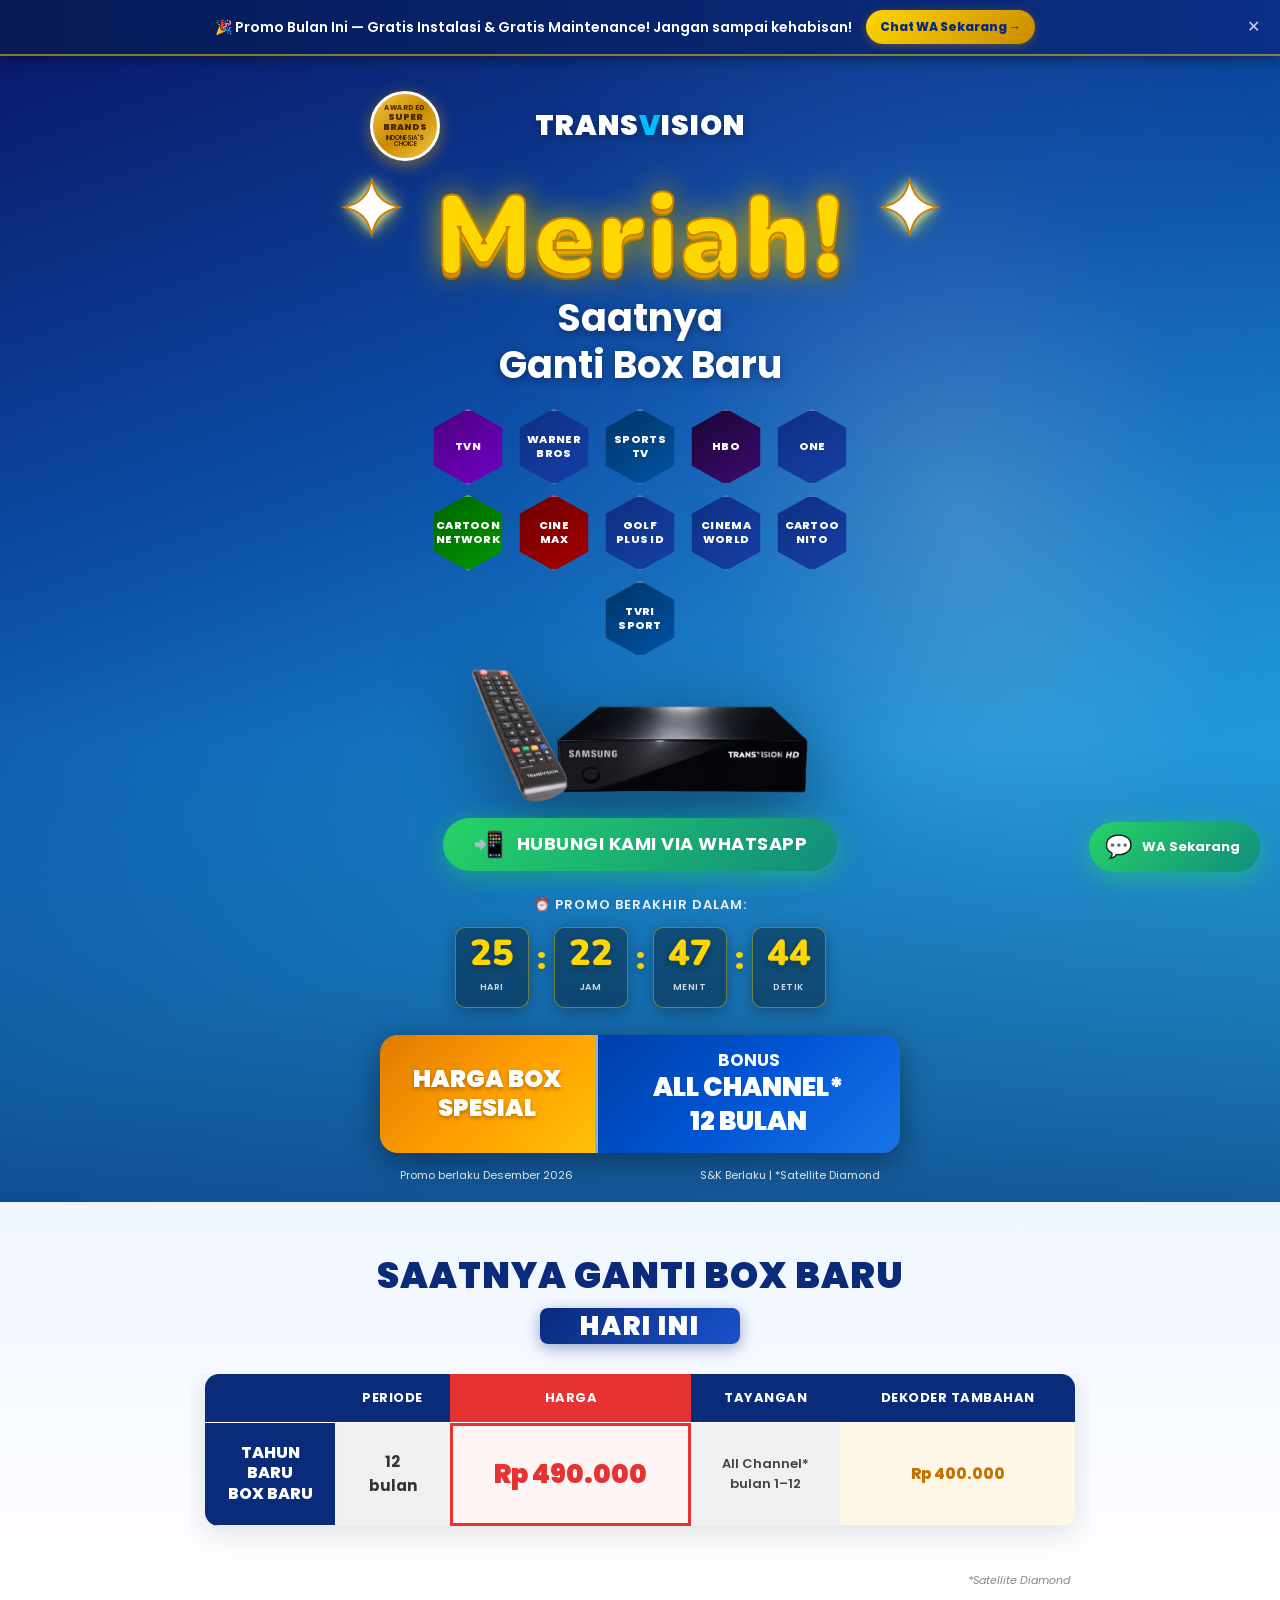
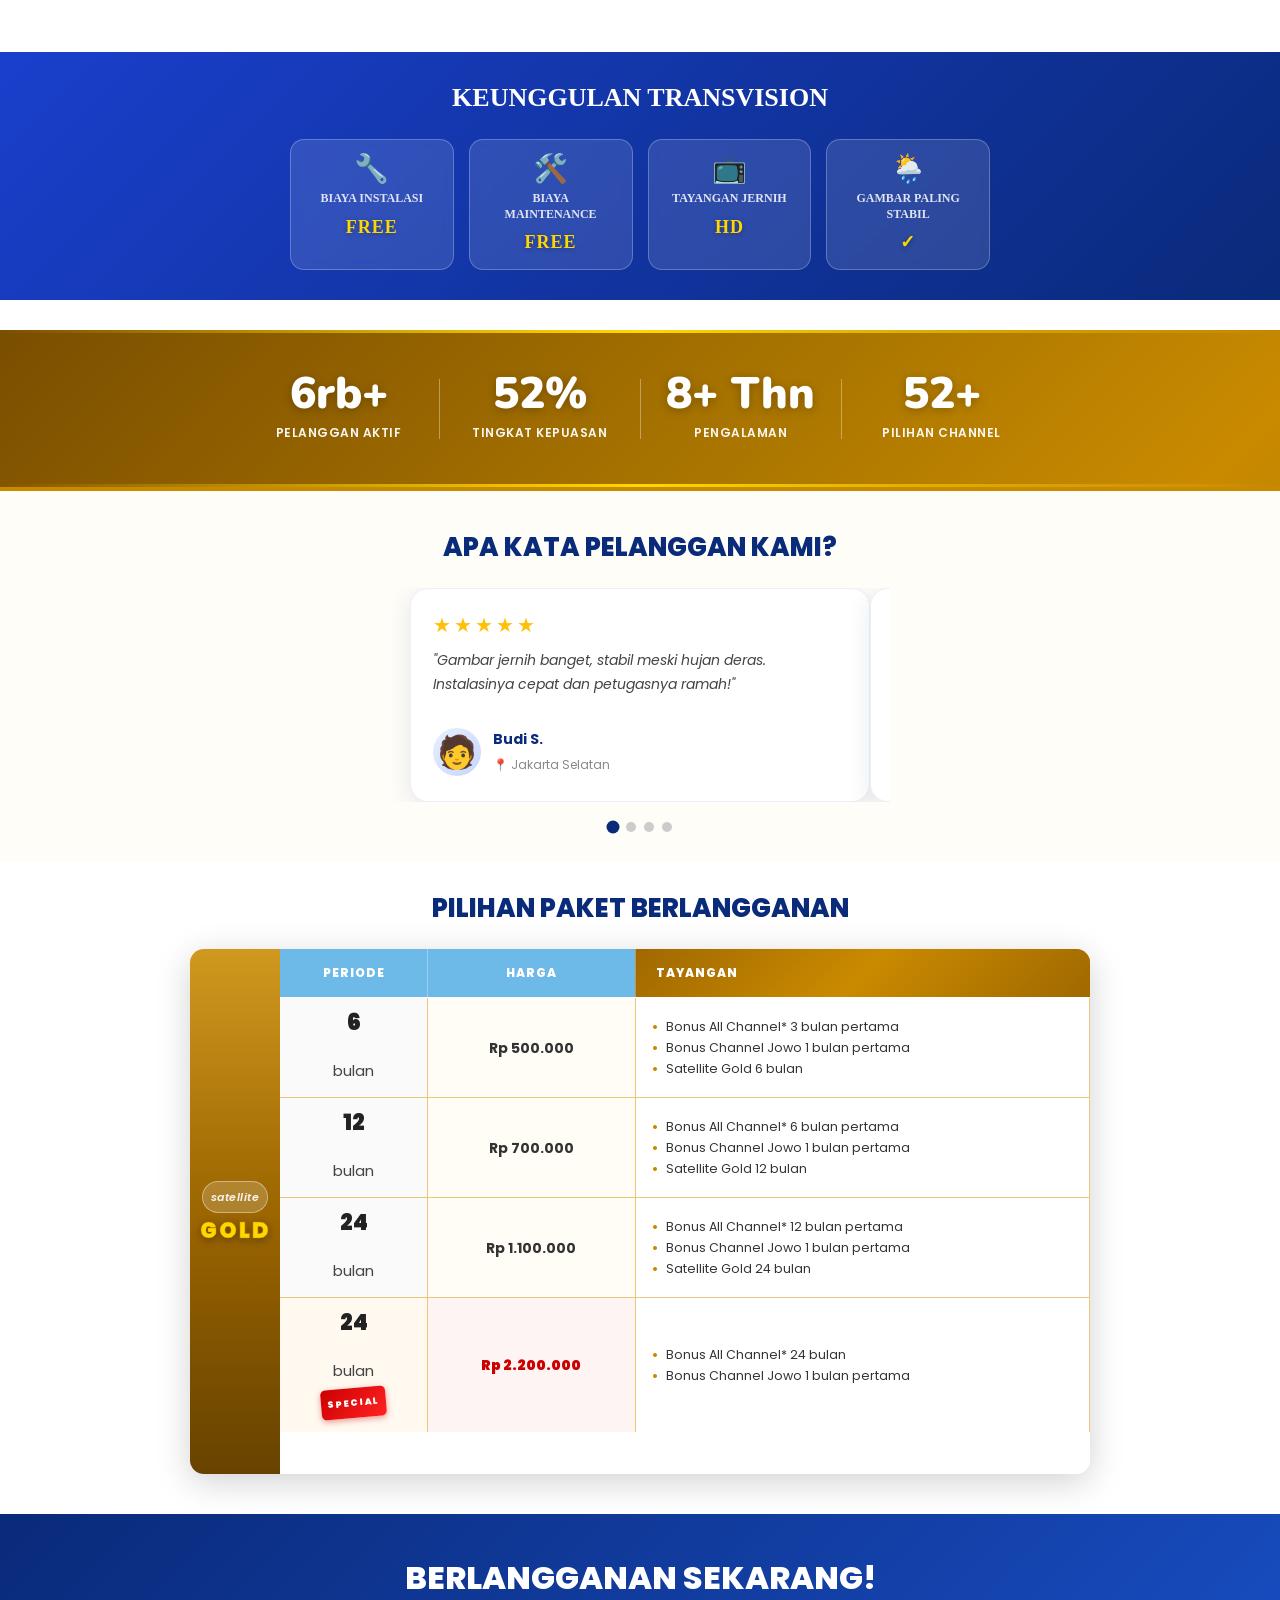
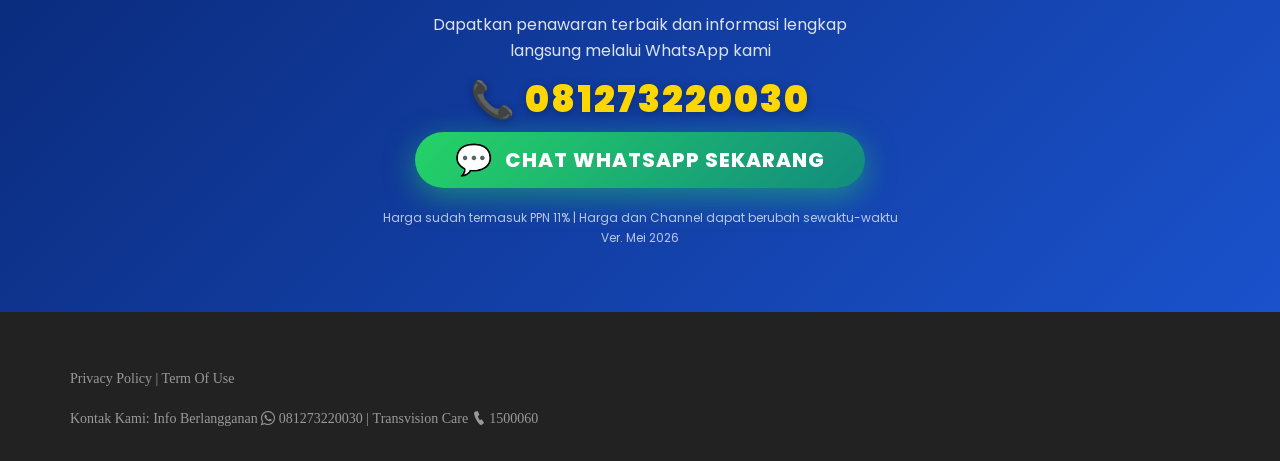
==== commit 1a8c5abf: "Update index.html" ====
--- a/index.html
+++ b/index.html
@@ -470,8 +470,7 @@
     <div class="container">
       <div class="row">
         <div class="col-md-6">
-          <p id="left_copy">Copyright © <span id="copyright-year"></span> www.transvision.co.id. All
-            Rights Reserved.</p>
+
           <script>
             document.querySelector('#copyright-year').innerText = new Date().getFullYear();
           </script>
@@ -486,20 +485,7 @@
           </p>
           <!-- | Transvision Care <i class="icofont icofont-brand-whatsapp"></i> <a href="https://api.whatsapp.com/send?phone=6281273220030&text=Mohon%20informasi%20detail%20mengenai%20Produk%20TransVision?" title="WA">081273220030</a> -->
           <br>
-          <p id="left_sosmed">
-            <a href="TransvisionOfficial.html" class="hvr-bounce-to-bottom" id="bg_sosmed" target="_blank">
-              <i class="icofont icofont-social-facebook"></i>
-            </a>
-            <a href="transvisionID.html" class="hvr-bounce-to-bottom" id="bg_sosmed" target="_blank">
-              <i class="icofont icofont-social-twitter"></i>
-            </a>
-            <a href="transvisionid.html" class="hvr-bounce-to-bottom" id="bg_sosmed" target="_blank">
-              <i class="icofont icofont-social-instagram"></i>
-            </a>
-            <a href="TransvisionOfficial_1.html" class="hvr-bounce-to-bottom" id="bg_sosmed" target="_blank">
-              <i class="icofont icofont-youtube-play"></i>
-            </a>
-          </p>
+          
         </div>
       </div>
     </div>
@@ -801,4 +787,4 @@
 
 </body>
 
-</html>+</html>
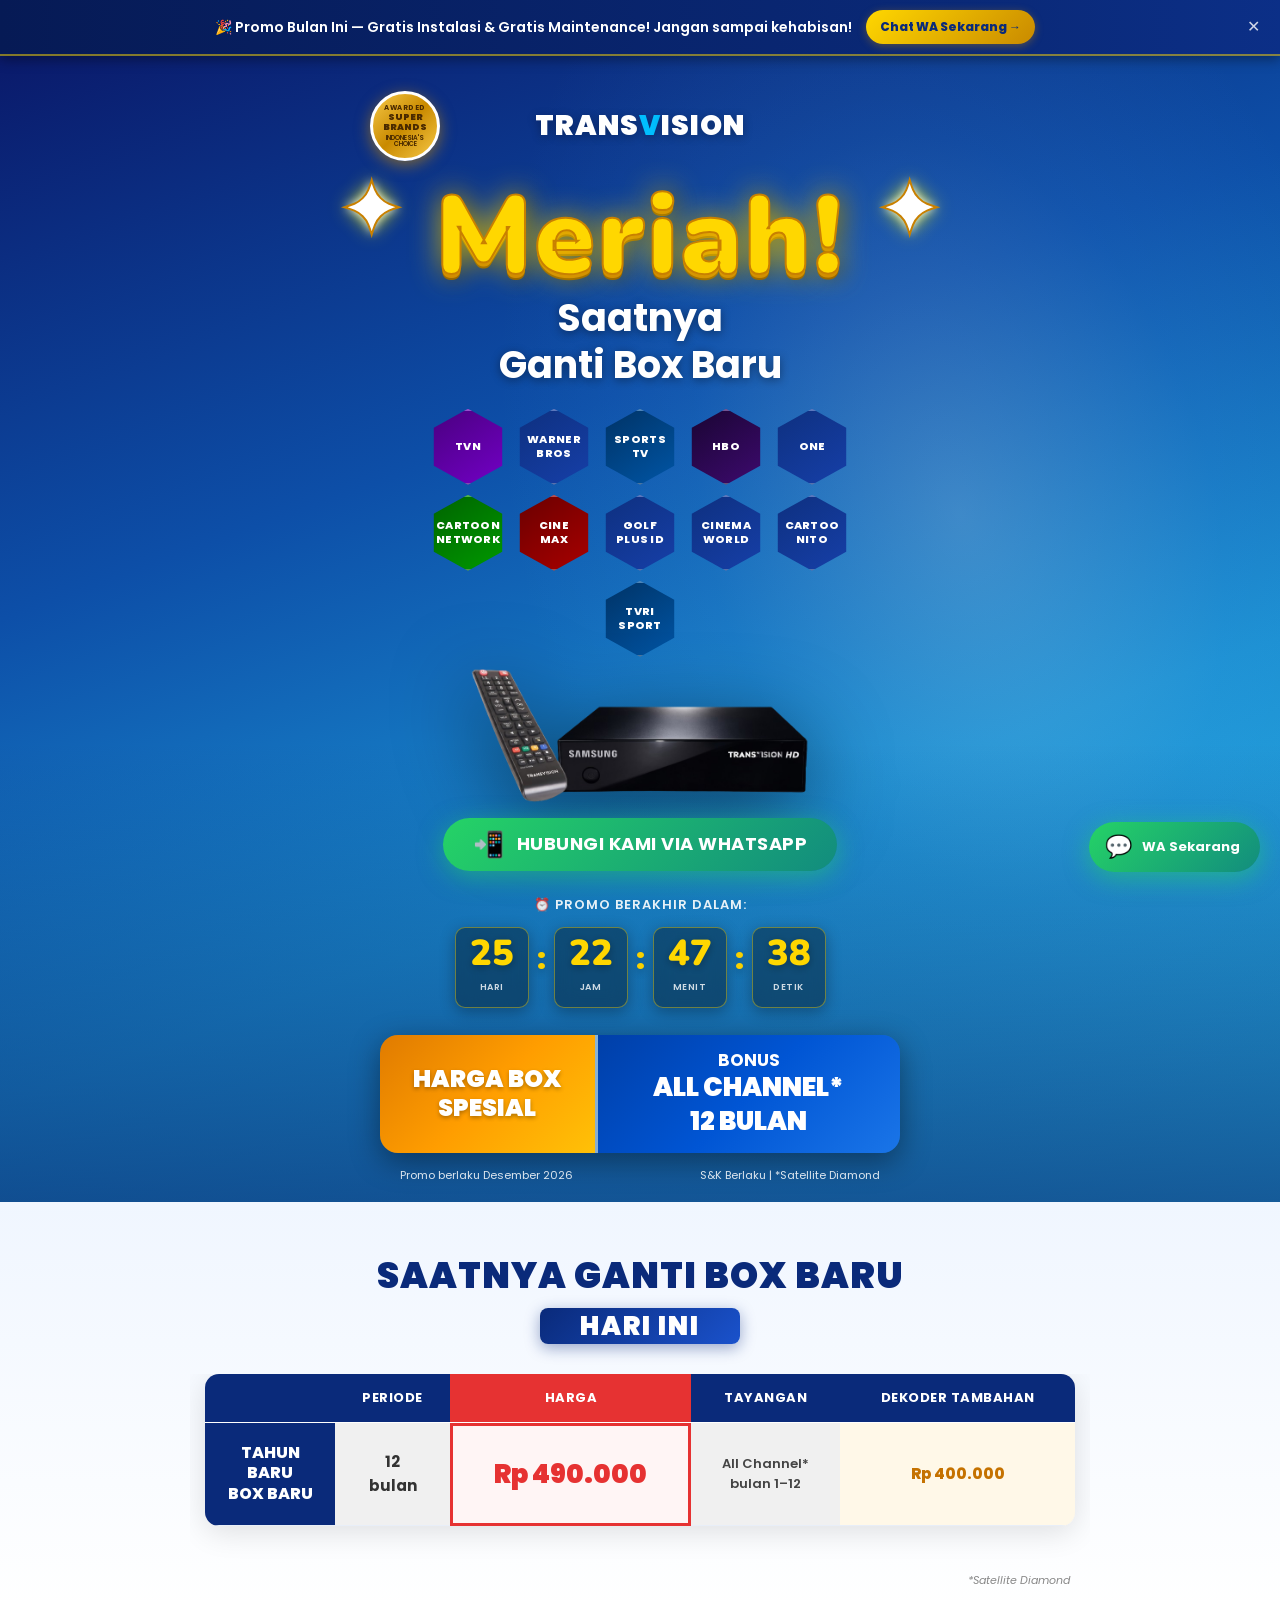
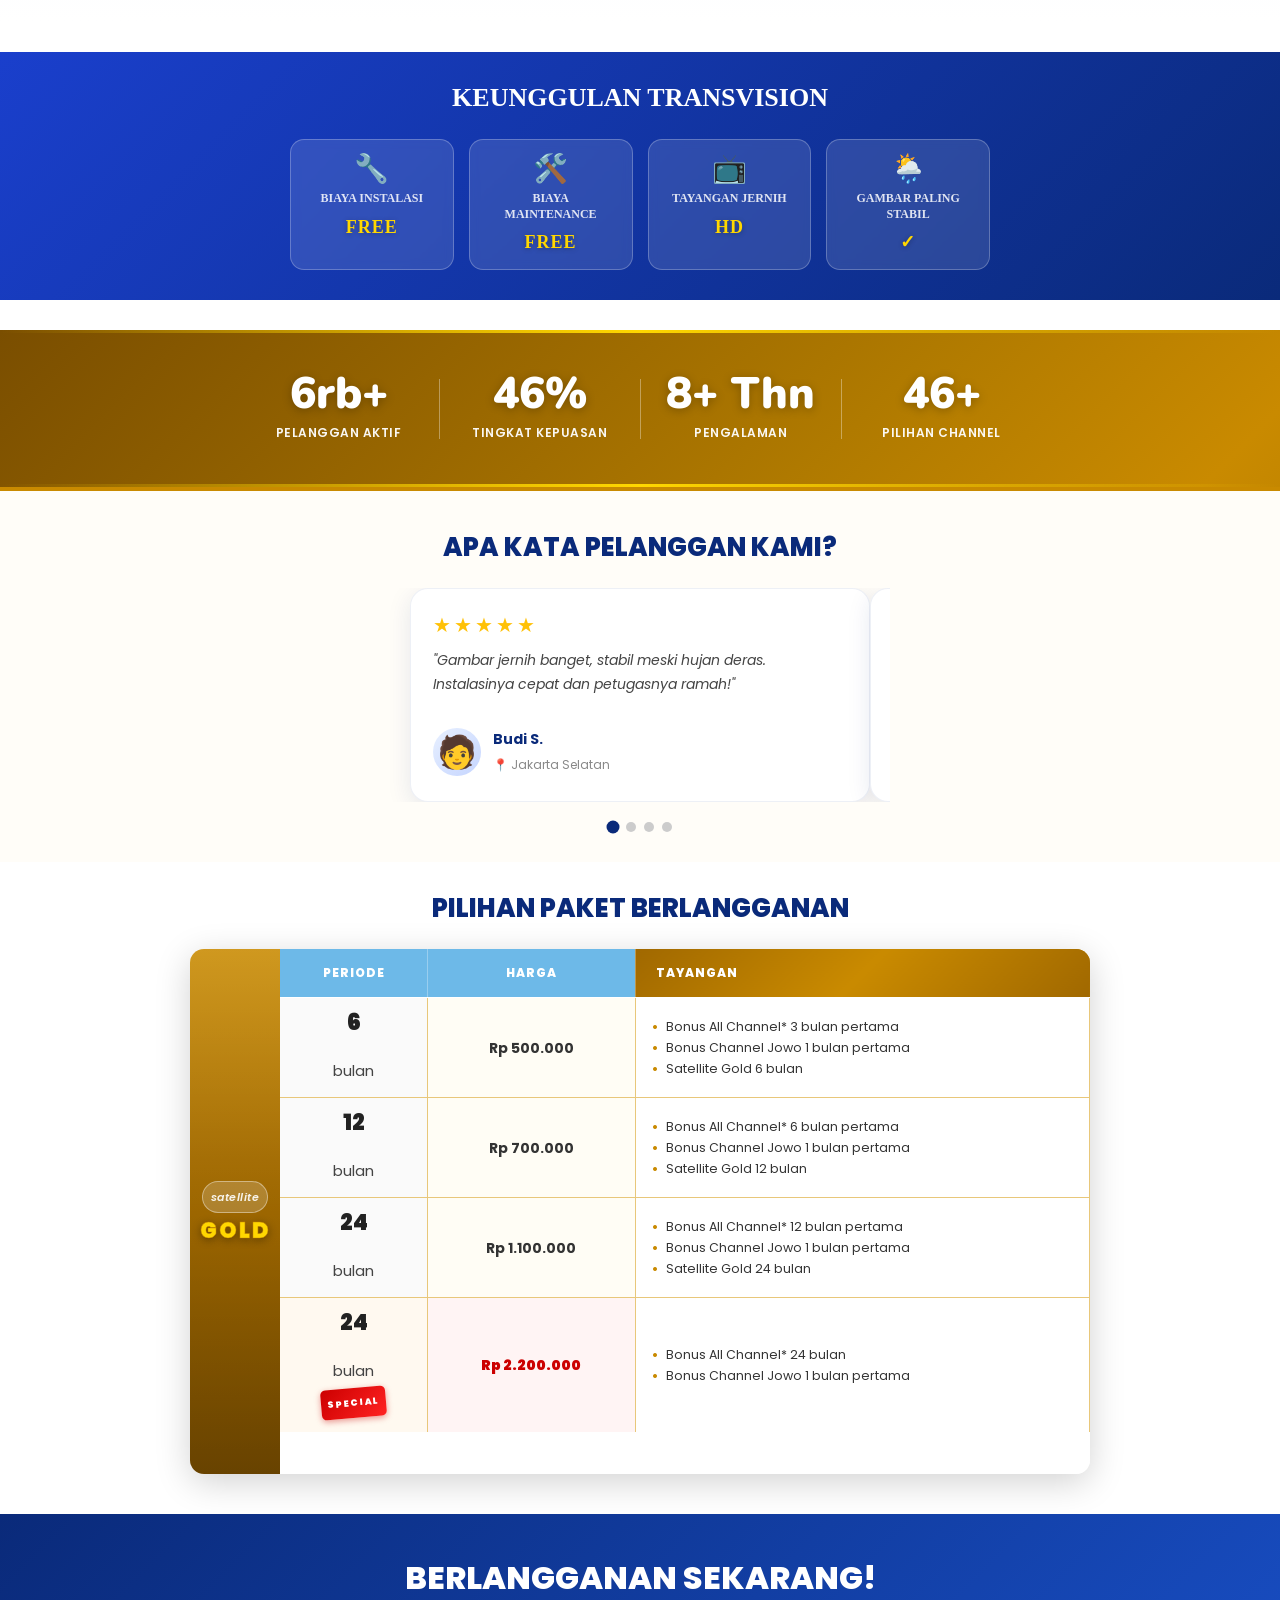
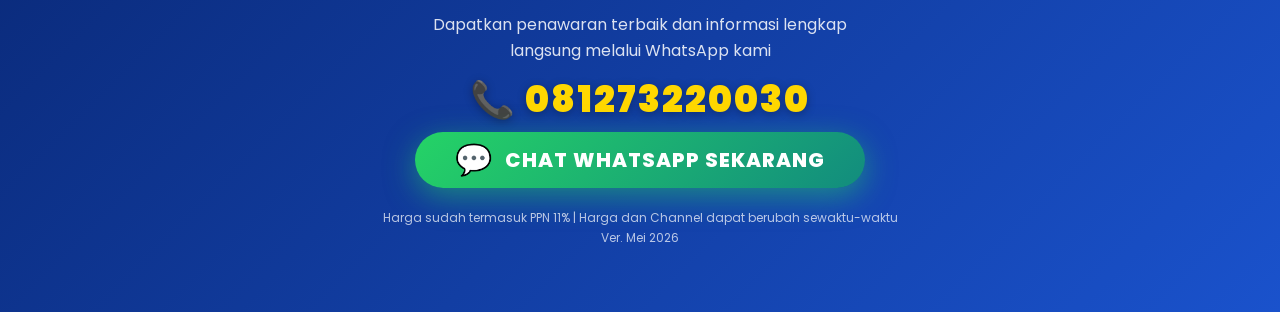
==== commit ba7812dc: "Update index.html" ====
--- a/index.html
+++ b/index.html
@@ -466,30 +466,7 @@
     </div>
   </section>
   <!-- END WA SECTION -->
-  <div class="copy-right-area">
-    <div class="container">
-      <div class="row">
-        <div class="col-md-6">
-
-          <script>
-            document.querySelector('#copyright-year').innerText = new Date().getFullYear();
-          </script>
-          <div class="mb-25"></div>
-          <p id="left_copy"><a href="privacy-police.html">Privacy Policy</a> |
-            <a href="term-of-use.html">Term Of Use</a>
-          </p>
-          <div class="mb-65"></div>
-          <p id="left_copy">Kontak Kami: Info Berlangganan <i class="icofont icofont-brand-whatsapp"></i>
-            <a href="send.html" title="WA">081273220030</a> | Transvision Care <i class="icofont icofont-ui-call"></i>
-            <a href="tel:1500060">1500060</a>
-          </p>
-          <!-- | Transvision Care <i class="icofont icofont-brand-whatsapp"></i> <a href="https://api.whatsapp.com/send?phone=6281273220030&text=Mohon%20informasi%20detail%20mengenai%20Produk%20TransVision?" title="WA">081273220030</a> -->
-          <br>
-          
-        </div>
-      </div>
-    </div>
-  </div>
+  
   <script type="text/javascript">
     adroll_adv_id = "KGJFKCW23FDLRGQJRE5TXE";
     adroll_pix_id = "NJTOLP4RERFBLB3IKAATBY";
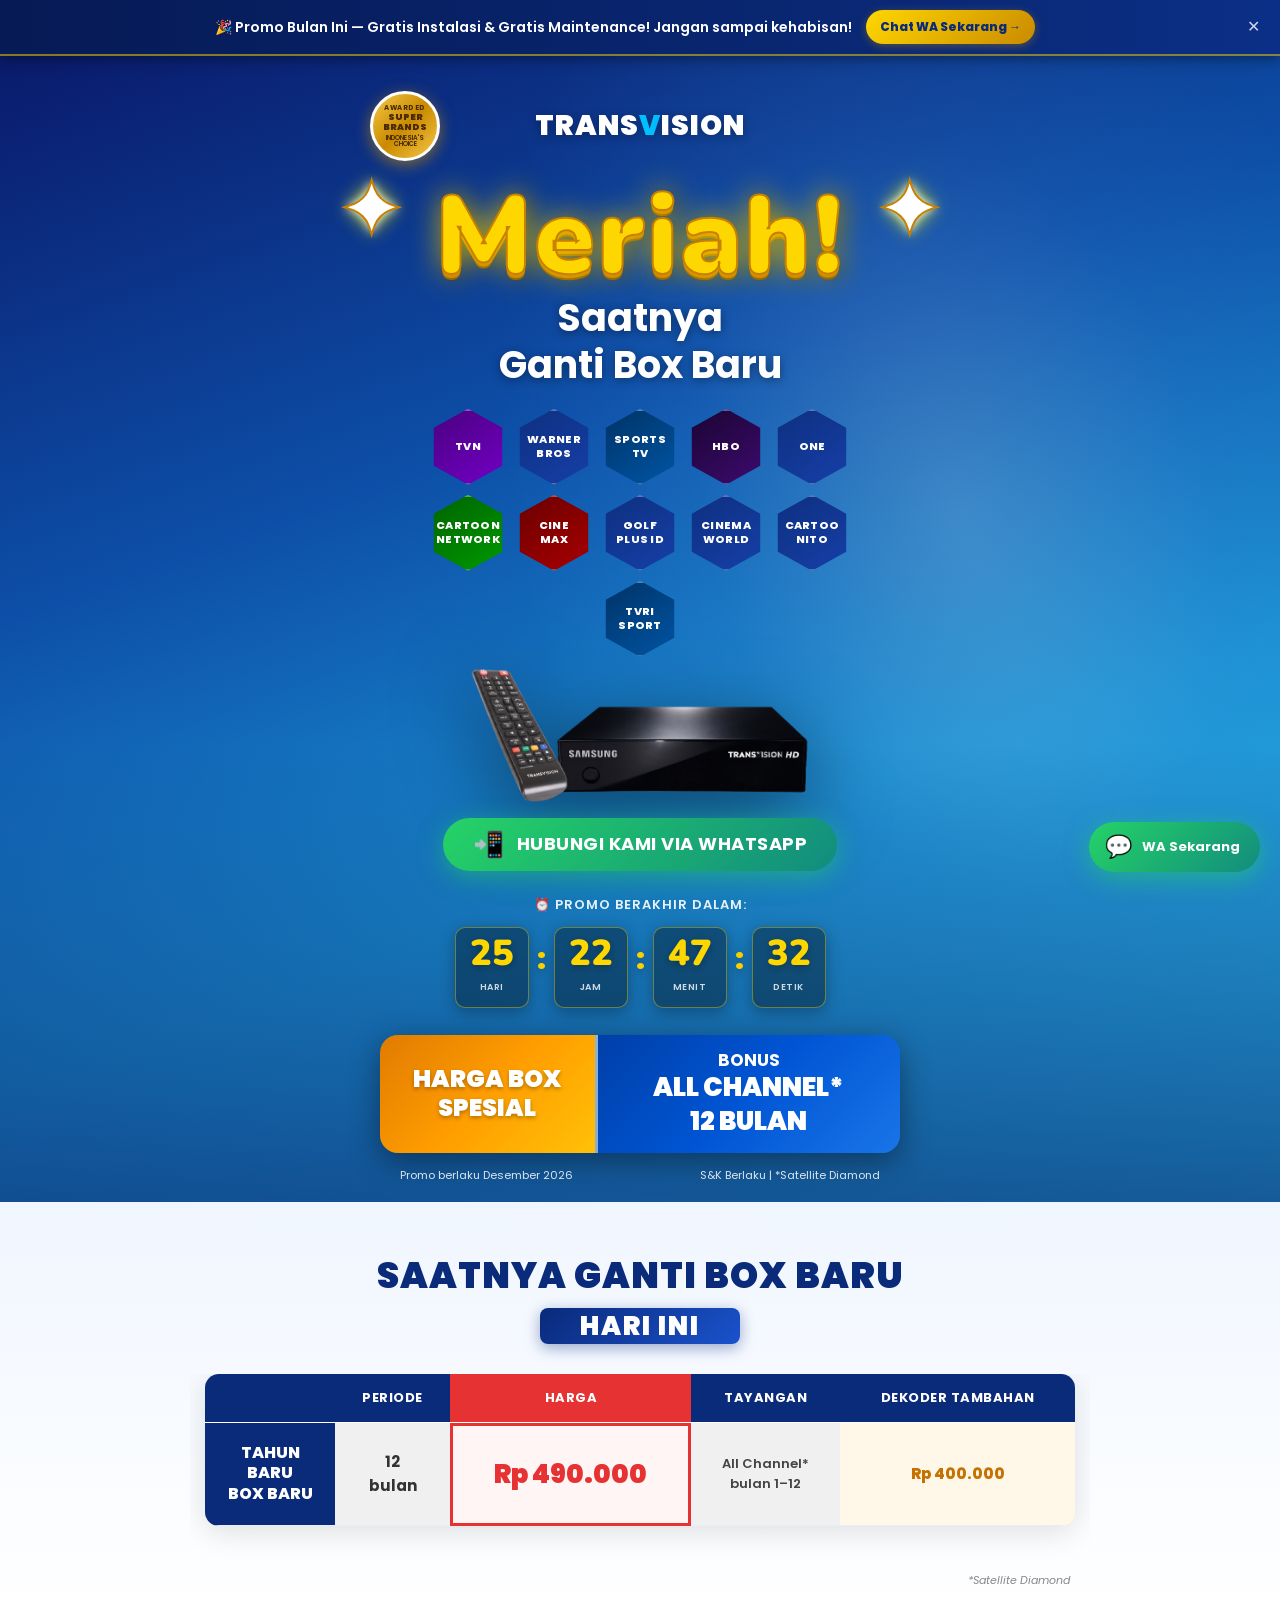
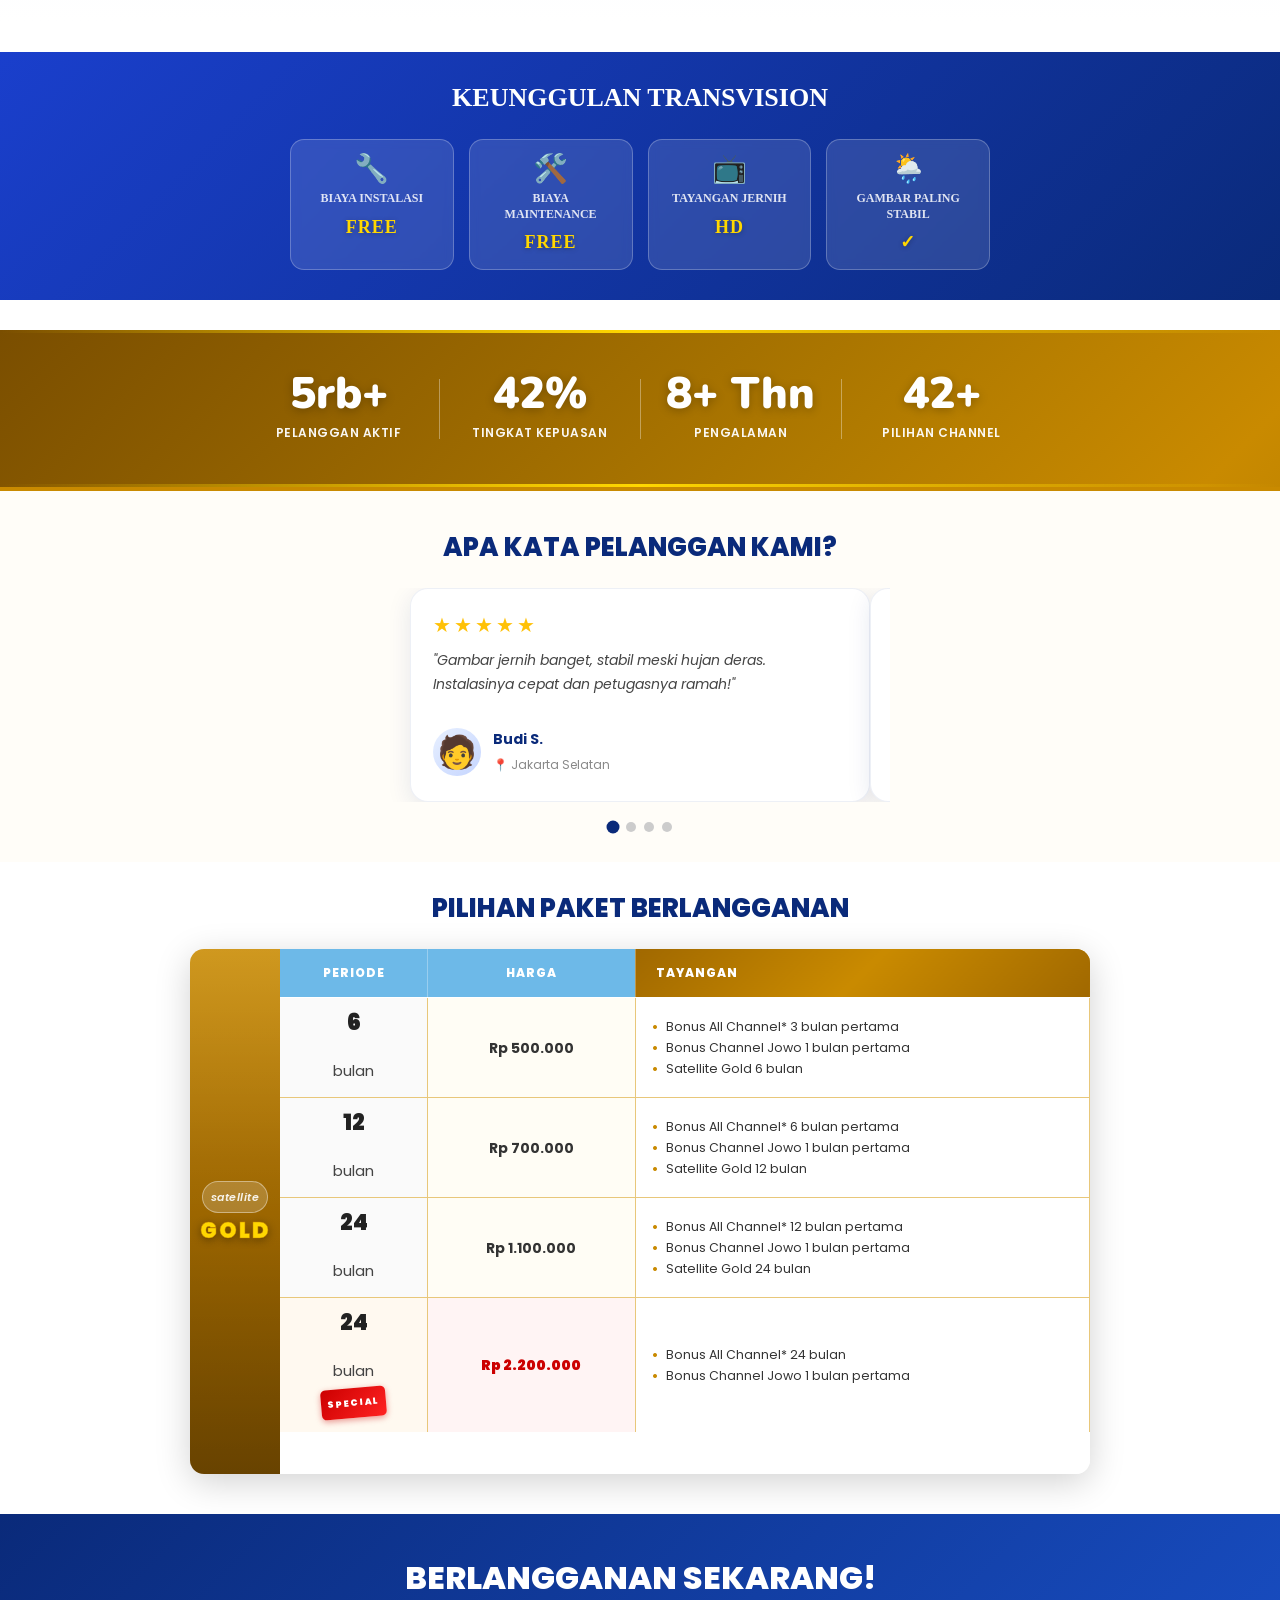
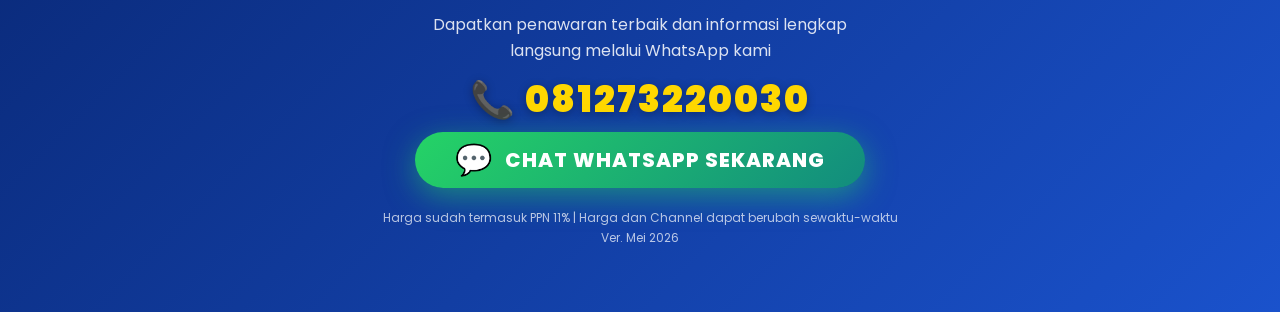
==== commit ef55667f: "Add Google AdSense code snippet to all HTML pages" ====
--- a/index.html
+++ b/index.html
@@ -37,7 +37,7 @@
       f.parentNode.insertBefore(j, f);
     })(window, document, 'script', 'dataLayer', 'GTM-T2FCXN8');
   </script>
-  <script async="" src="js/adsbygoogle.js" crossorigin="anonymous"></script>
+  <script async src="https://pagead2.googlesyndication.com/pagead/js/adsbygoogle.js?client=ca-pub-6556801290200685" crossorigin="anonymous"></script>
 
   <!-- End Google Tag Manager -->
   <meta charset="utf-8">
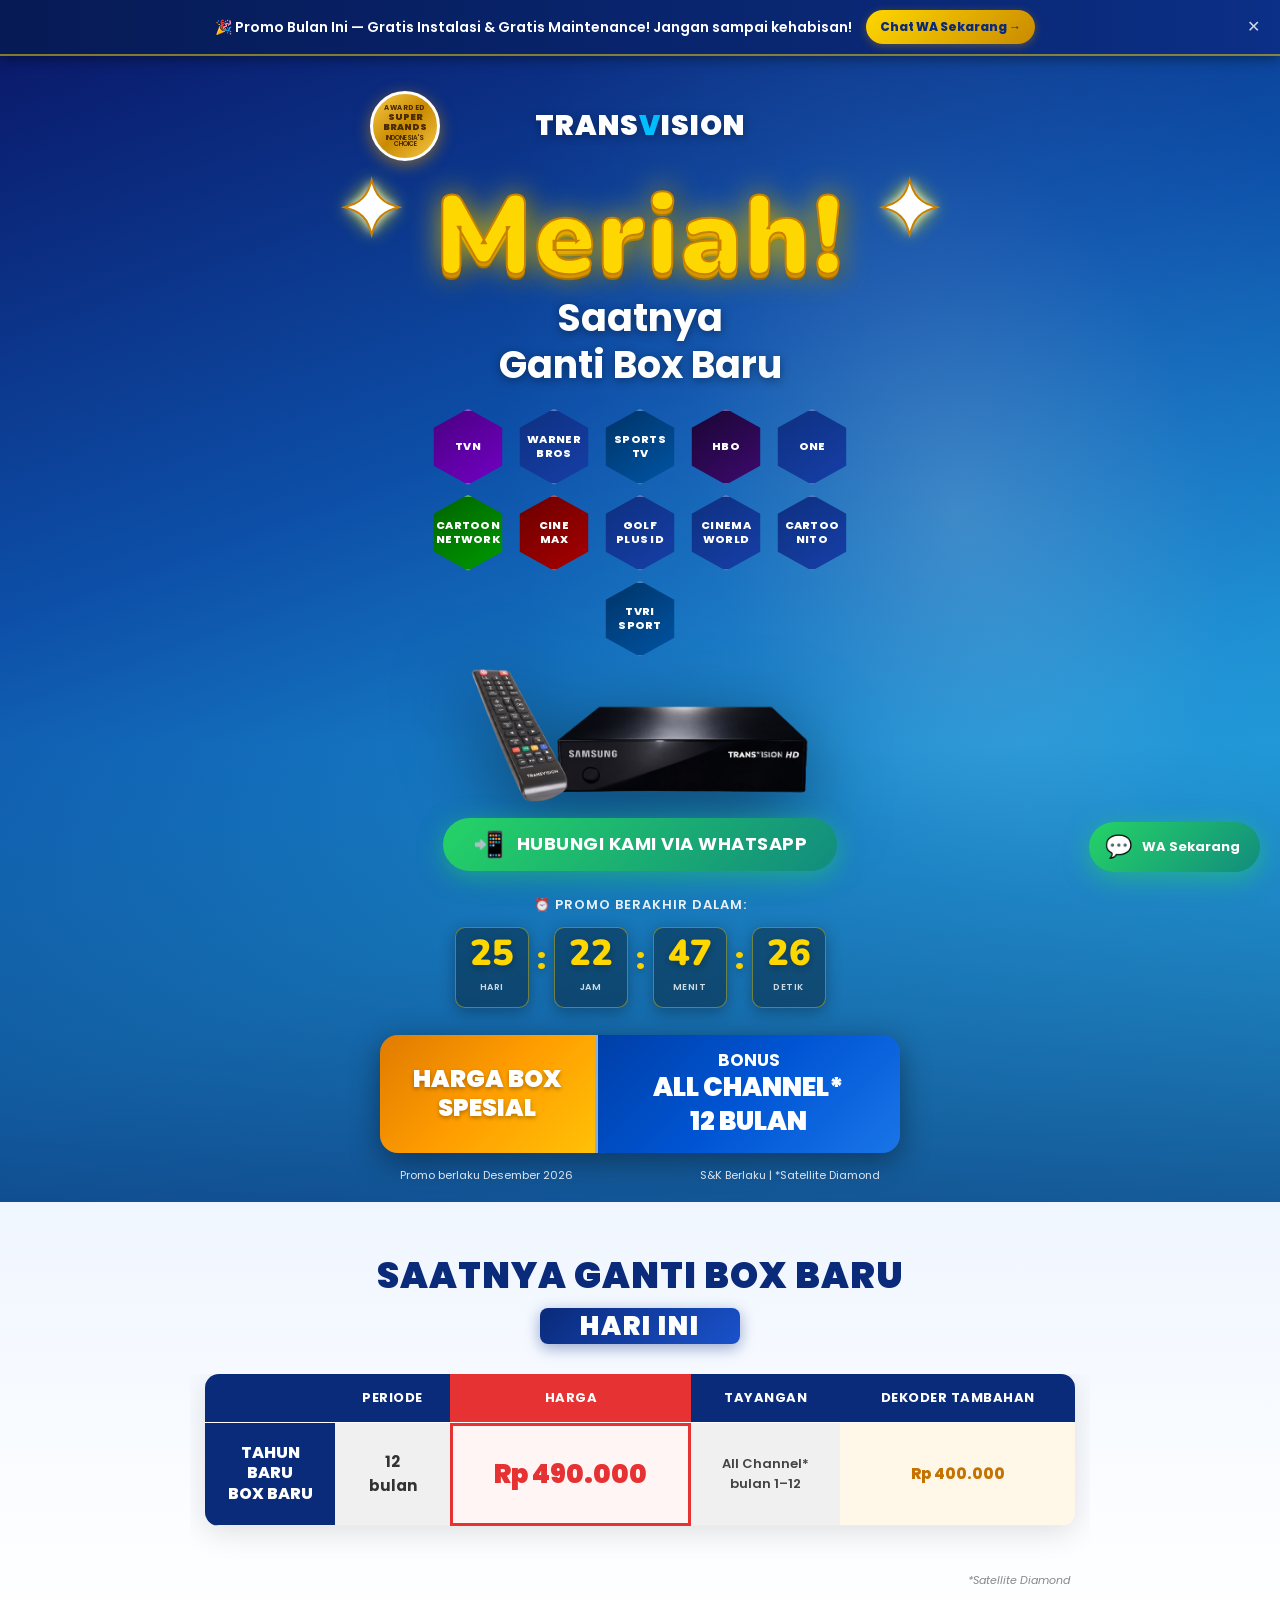
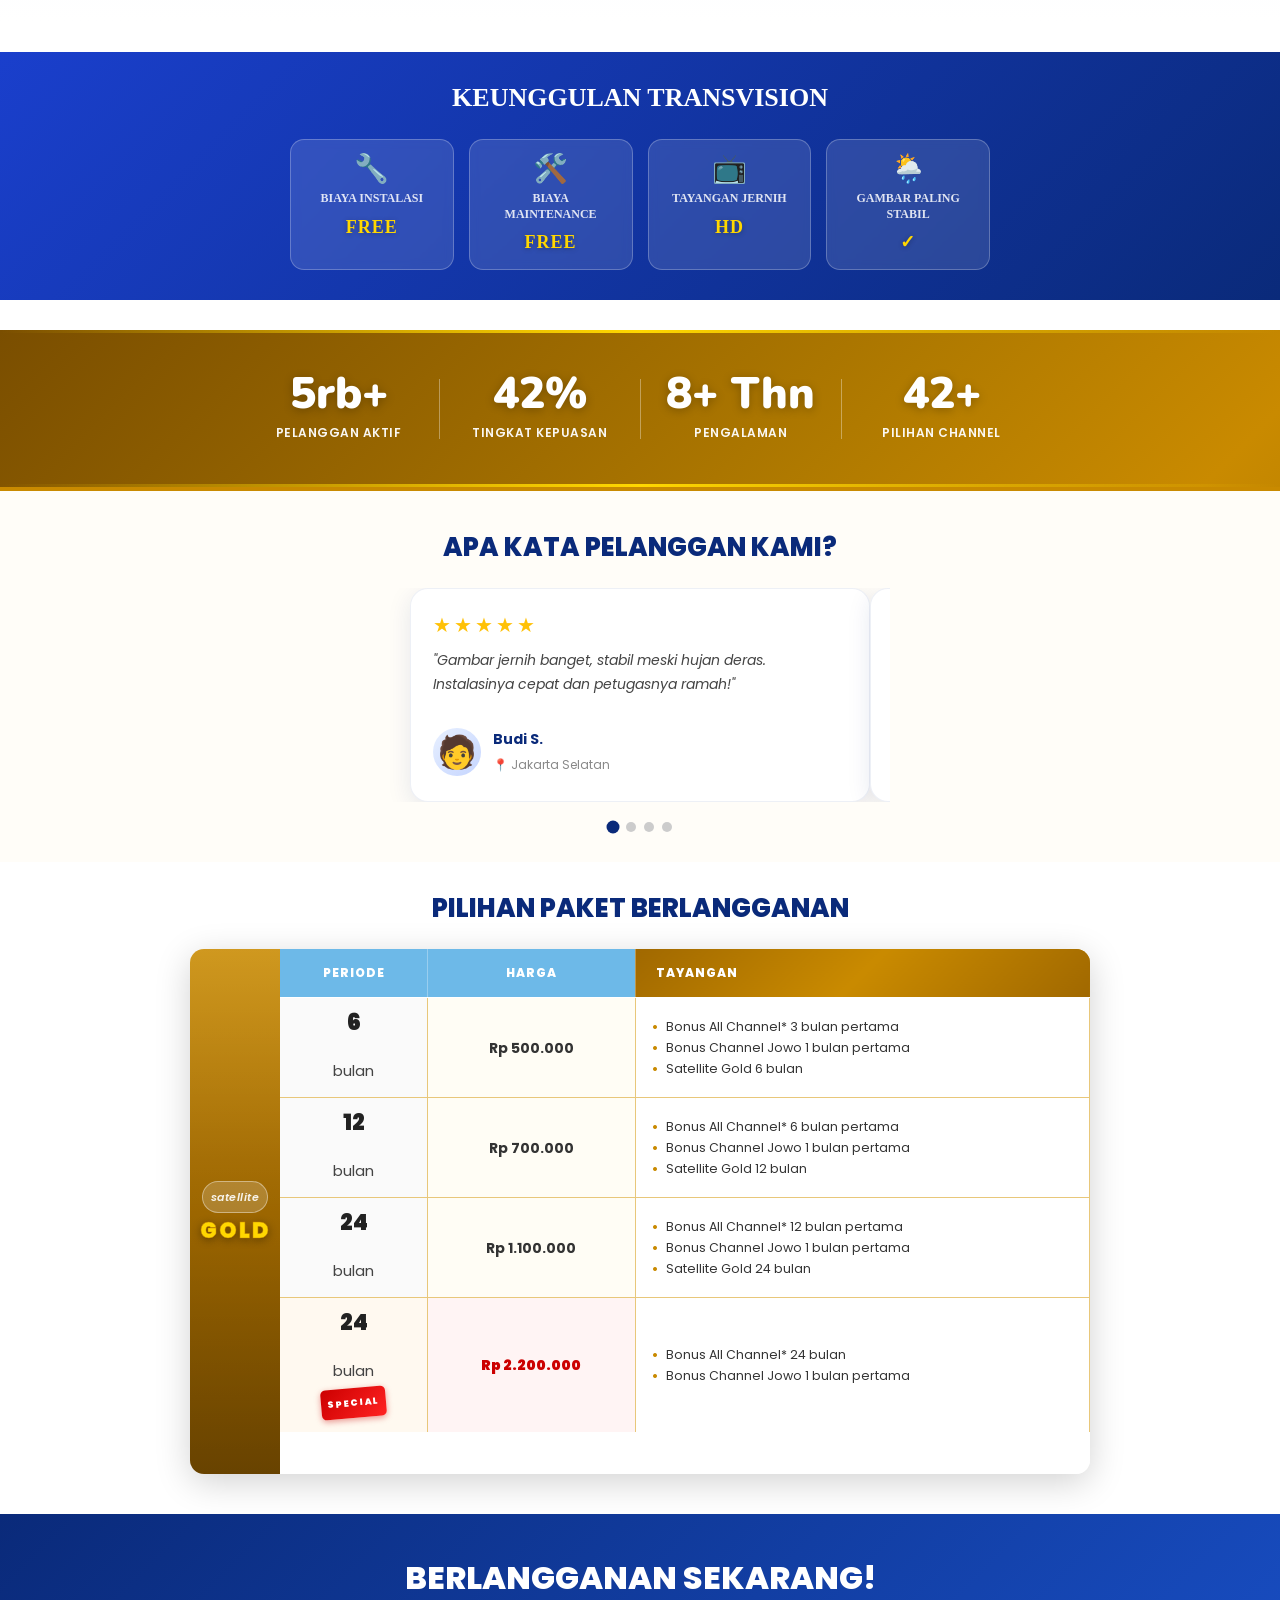
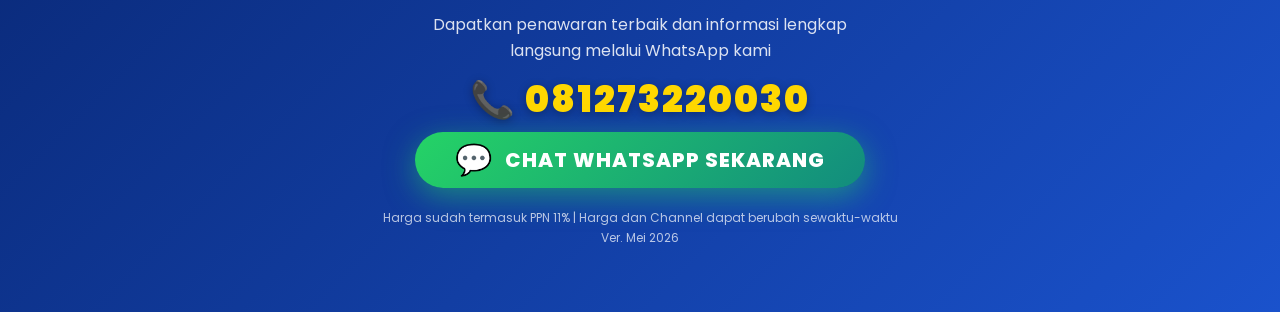
==== commit 8a83541b: "SEO & Ads optimization: add ads.txt, sitemap.xml, robots.txt, Schema Markup, Open Graph tags" ====
--- a/index.html
+++ b/index.html
@@ -72,9 +72,61 @@
   <script type="text/javascript" src="js/jquery.mockjax.js"></script>
   <script type="text/javascript" src="js/jquery.autocomplete.js"></script>
   <script type="text/javascript" src="js/demo.js"></script>
-  <title>TV Berlangganan Transvision</title>
+  <title>Promo Transvision Murah 2026 | TV Berlangganan HD Terbaik</title>
   <link rel="shortcut icon" href="images/favico-64x64.png" type="image/x-icon">
   <link rel="icon" href="images/favico-64x64.png" type="image/x-icon">
+
+  <!-- Open Graph / Facebook / WhatsApp -->
+  <meta property="og:type" content="website">
+  <meta property="og:url" content="https://www.promotransvisionmurah.xyz/">
+  <meta property="og:title" content="Promo Transvision Murah 2026 | TV Berlangganan HD Terbaik">
+  <meta property="og:description" content="Dapatkan promo terbaik Transvision! Gratis instalasi, gratis maintenance. Paket TV berlangganan HD mulai Rp490.000. Hubungi kami sekarang!">
+  <meta property="og:image" content="https://www.promotransvisionmurah.xyz/images/samsung_decoder_podium.png">
+  <meta property="og:locale" content="id_ID">
+  <meta property="og:site_name" content="Promo Transvision Murah">
+
+  <!-- Twitter Card -->
+  <meta name="twitter:card" content="summary_large_image">
+  <meta name="twitter:title" content="Promo Transvision Murah 2026 | TV Berlangganan HD Terbaik">
+  <meta name="twitter:description" content="Dapatkan promo terbaik Transvision! Gratis instalasi, gratis maintenance. Paket TV berlangganan HD mulai Rp490.000.">
+  <meta name="twitter:image" content="https://www.promotransvisionmurah.xyz/images/samsung_decoder_podium.png">
+
+  <!-- Schema Markup: LocalBusiness -->
+  <script type="application/ld+json">
+  {
+    "@context": "https://schema.org",
+    "@type": "LocalBusiness",
+    "name": "Transvision - TV Berlangganan",
+    "description": "Dealer resmi Transvision. Promo TV berlangganan terbaik, gratis instalasi, gratis maintenance. Paket Satellite HD mulai Rp490.000.",
+    "url": "https://www.promotransvisionmurah.xyz",
+    "telephone": "+6281273220030",
+    "image": "https://www.promotransvisionmurah.xyz/images/samsung_decoder_podium.png",
+    "priceRange": "Rp490.000 - Rp2.200.000",
+    "areaServed": {
+      "@type": "Country",
+      "name": "Indonesia"
+    },
+    "sameAs": [
+      "https://www.facebook.com/TransvisionOfficial",
+      "https://www.instagram.com/transvisionid",
+      "https://twitter.com/transvisionID"
+    ],
+    "contactPoint": {
+      "@type": "ContactPoint",
+      "telephone": "+6281273220030",
+      "contactType": "sales",
+      "availableLanguage": "Indonesian",
+      "contactOption": "TollFree"
+    },
+    "offers": {
+      "@type": "AggregateOffer",
+      "lowPrice": "490000",
+      "highPrice": "2200000",
+      "priceCurrency": "IDR",
+      "offerCount": "4"
+    }
+  }
+  </script>
   <link rel="preconnect" href="https://fonts.googleapis.com">
   <link rel="preconnect" href="https://fonts.gstatic.com" crossorigin="">
   <link href="css/css2.css" rel="stylesheet">
